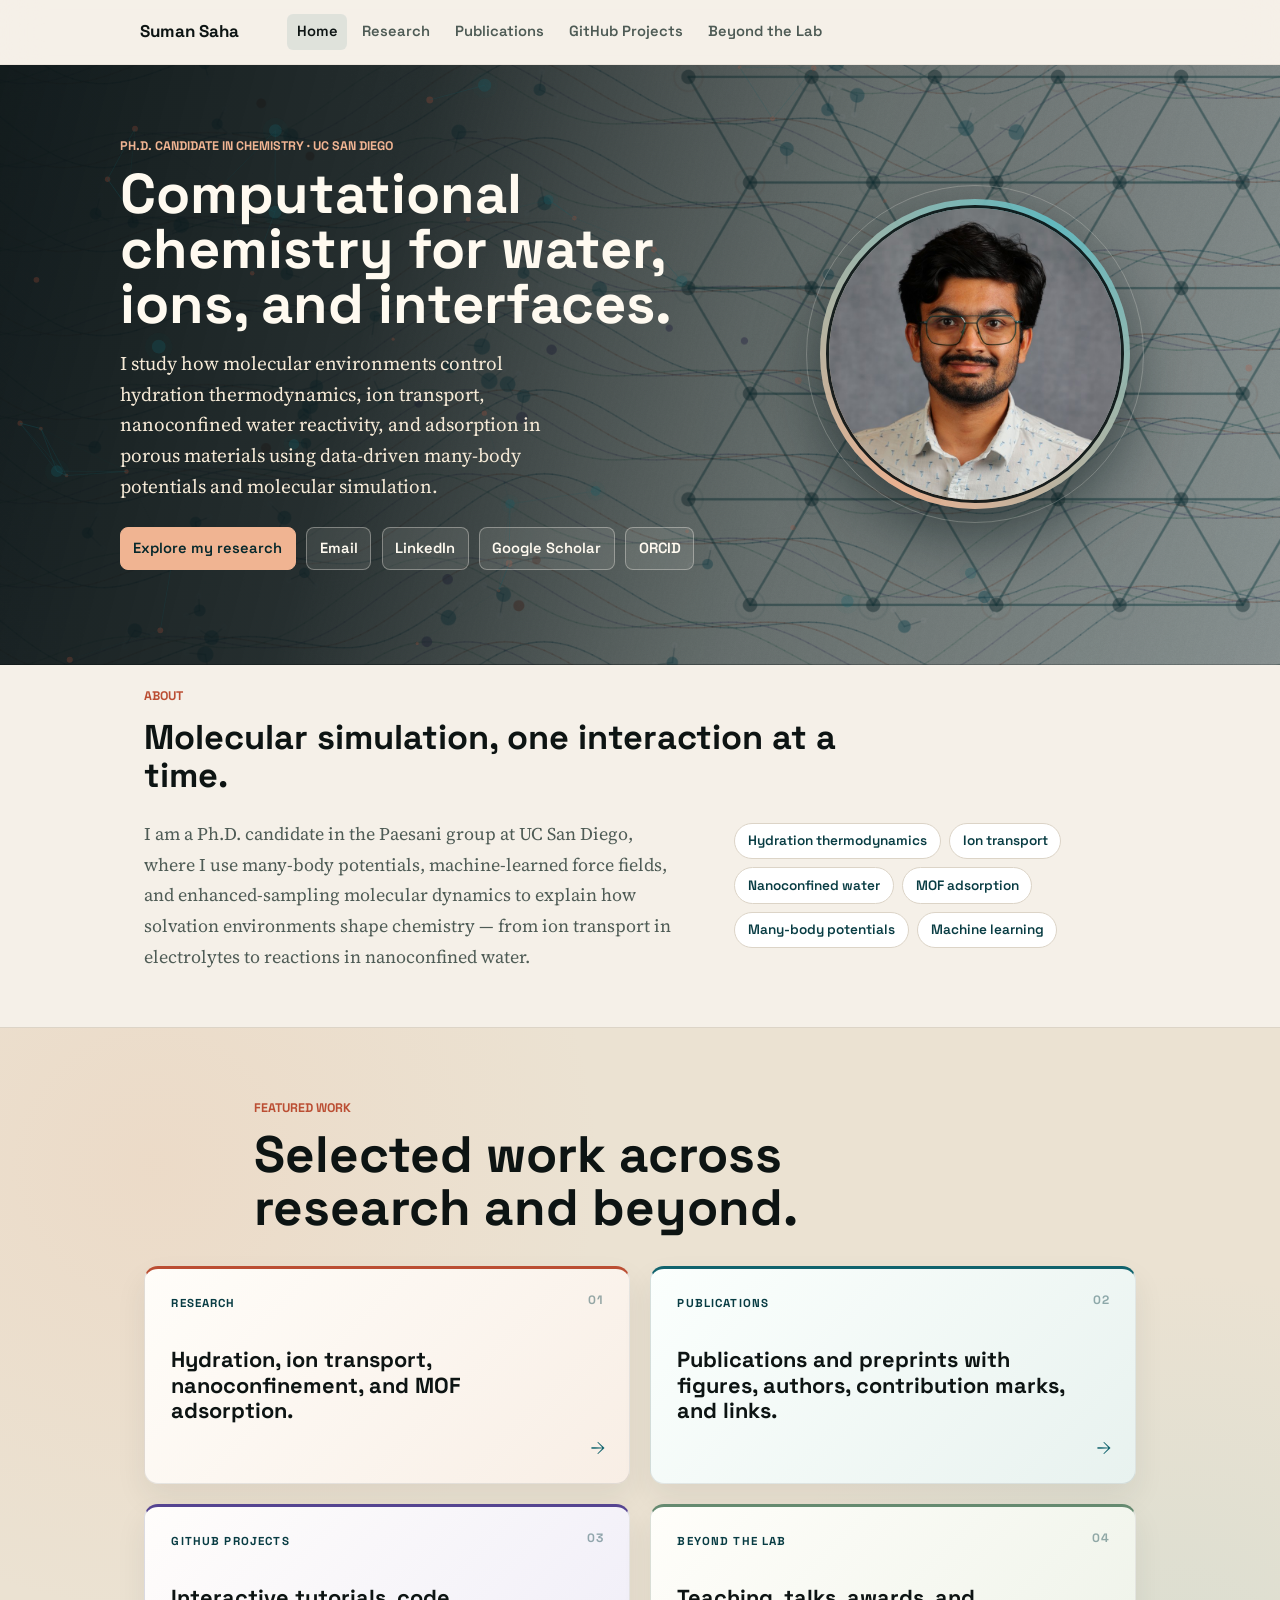
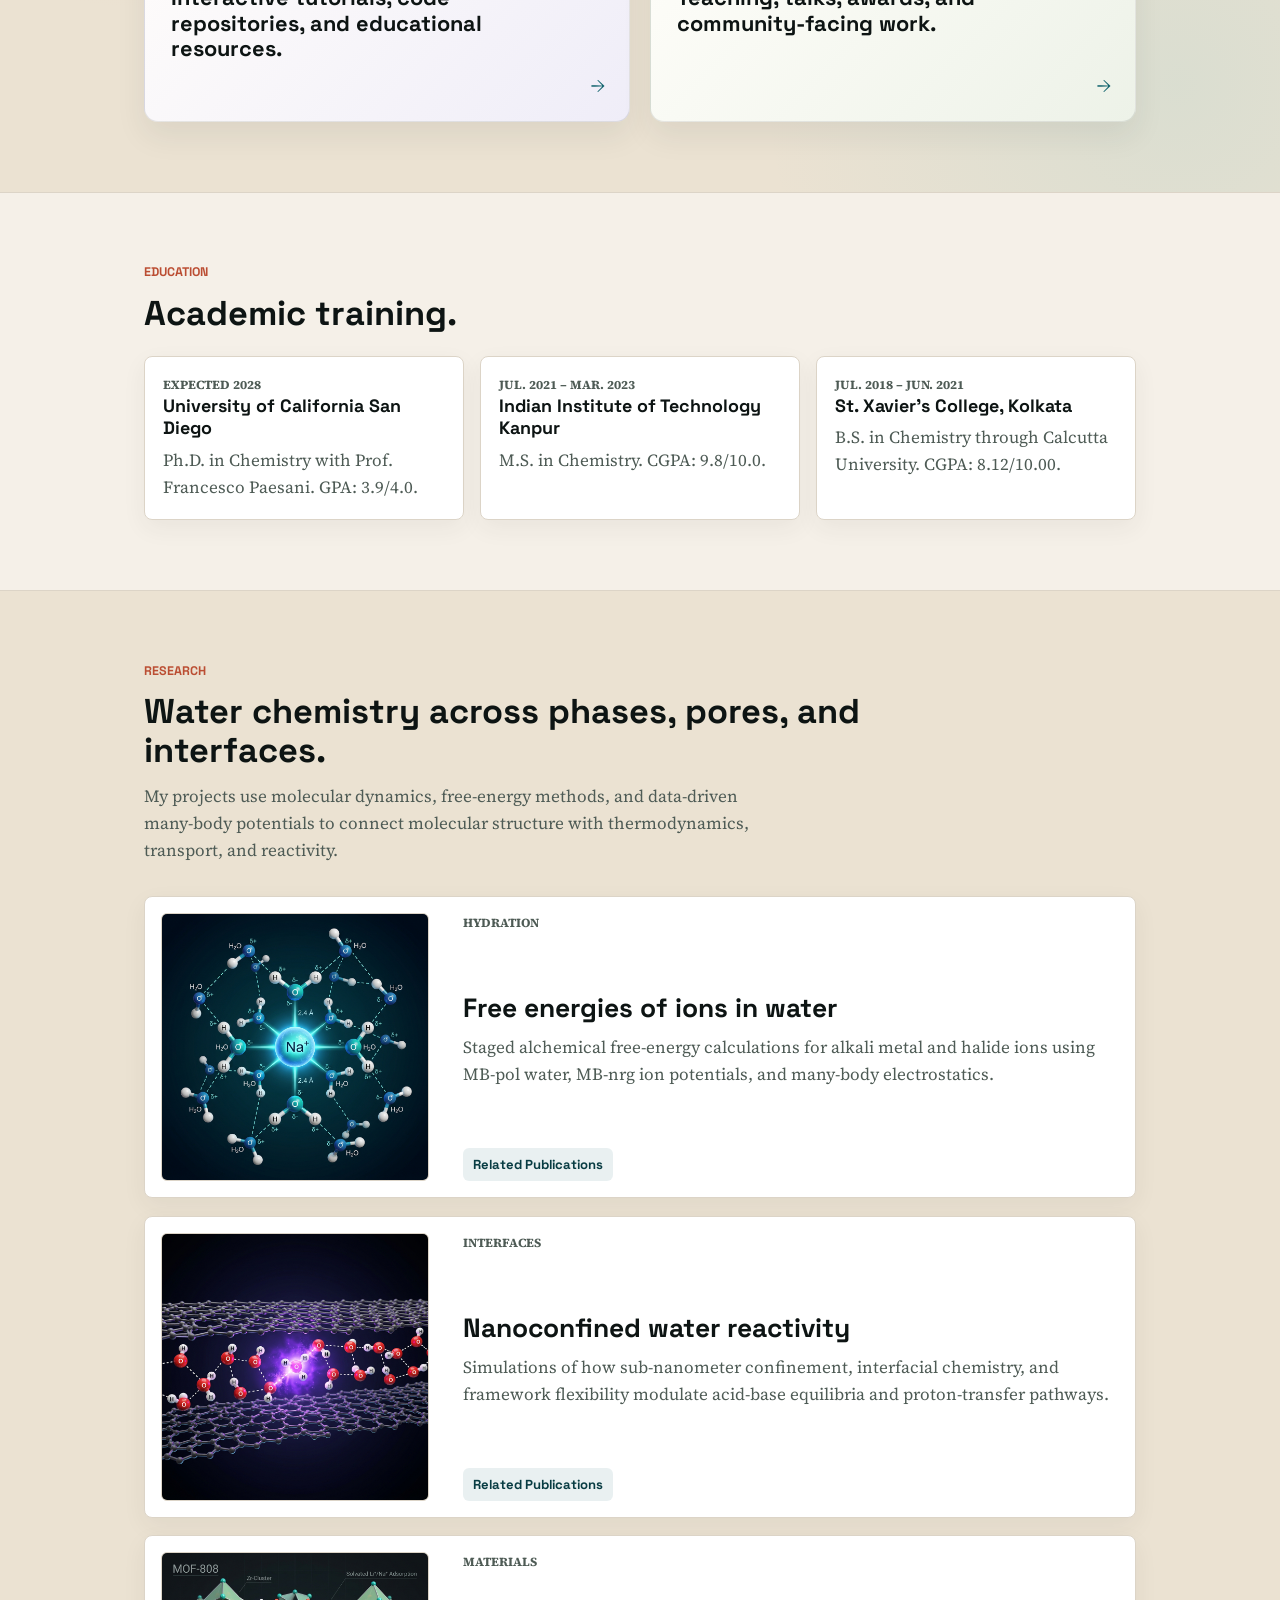
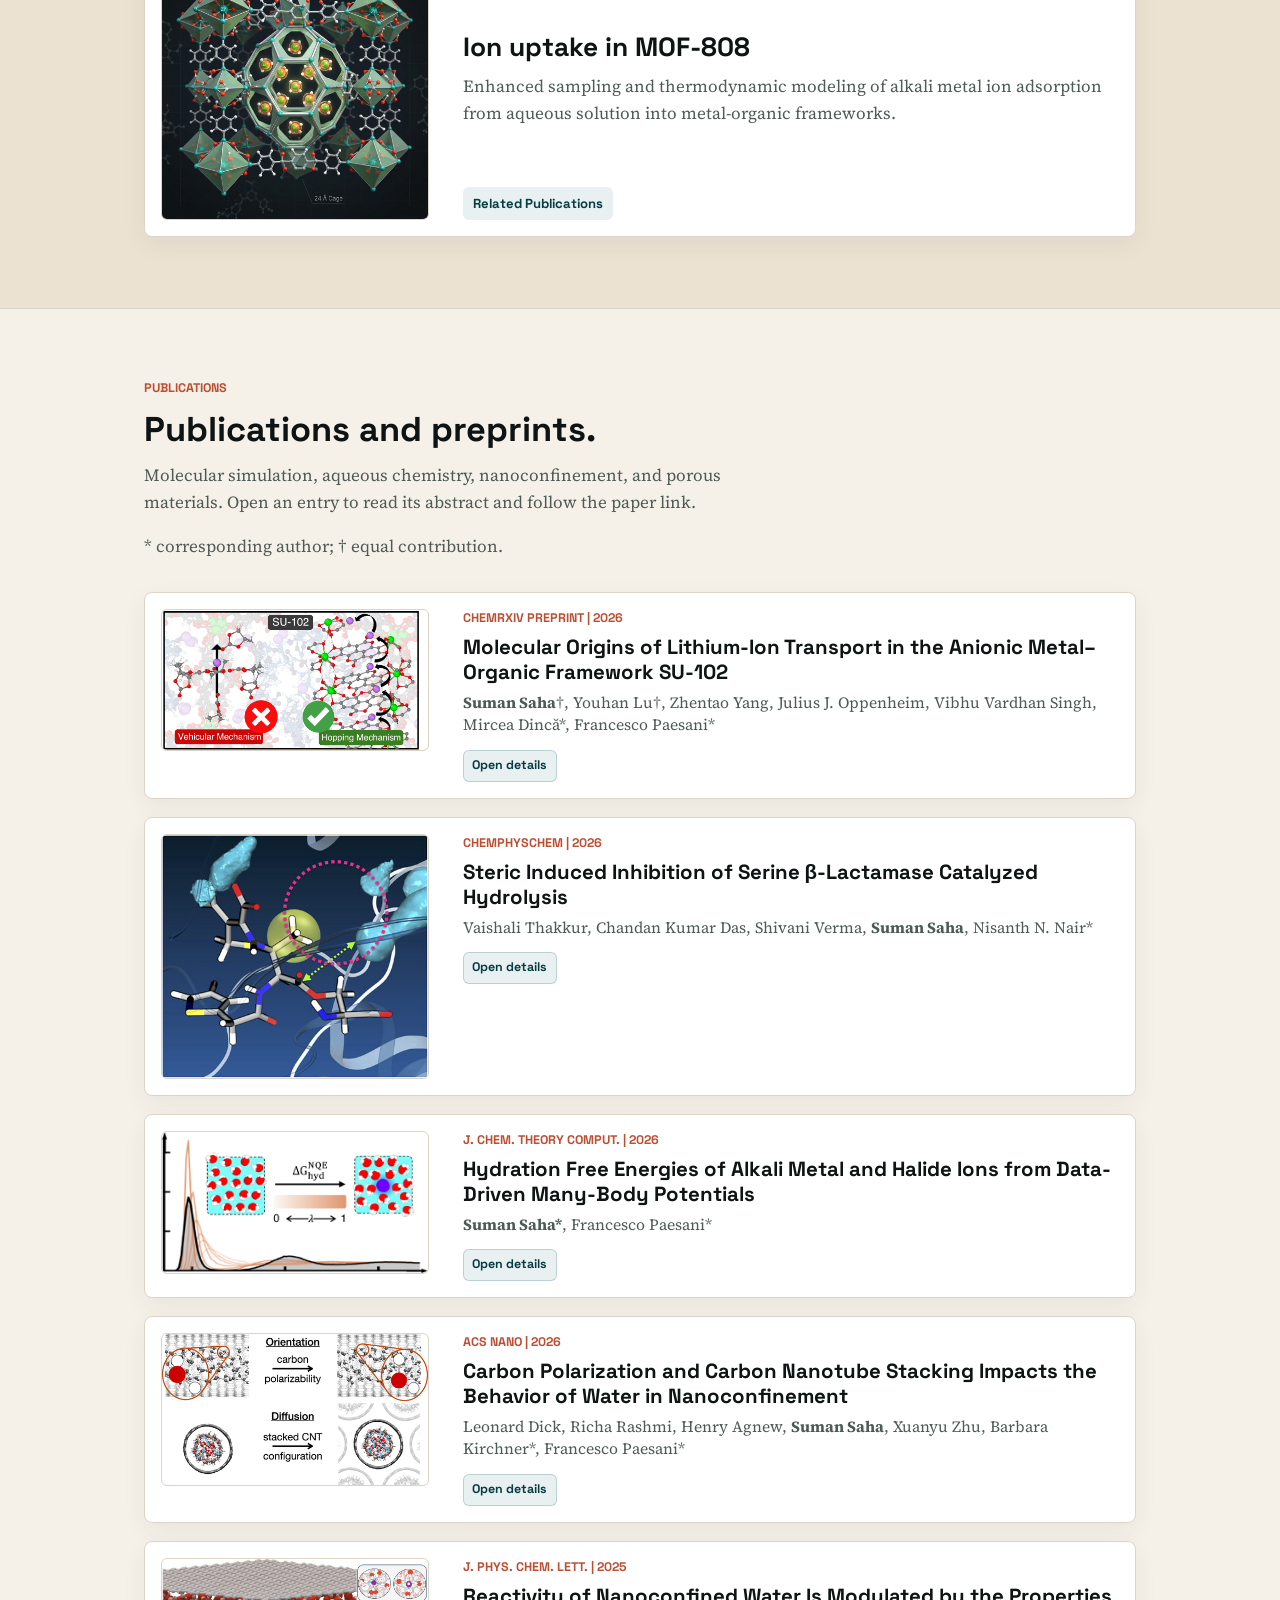
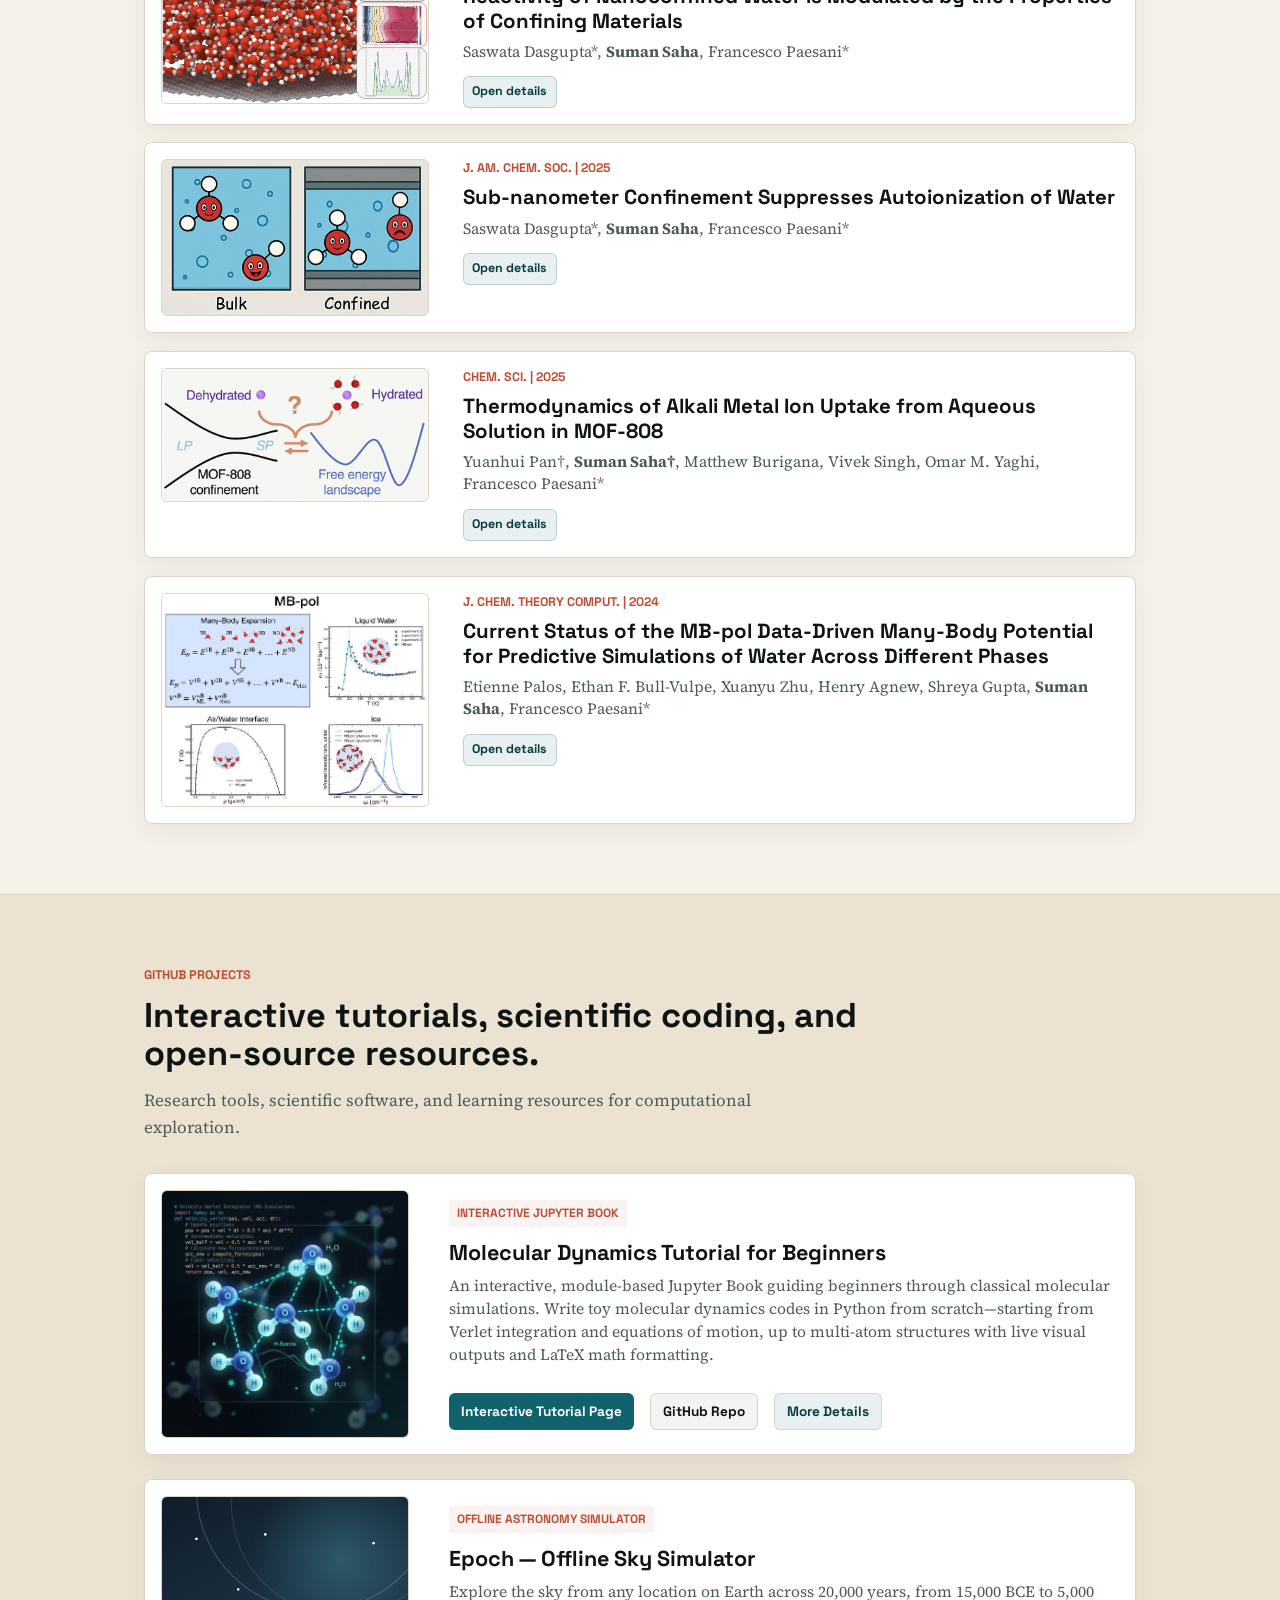
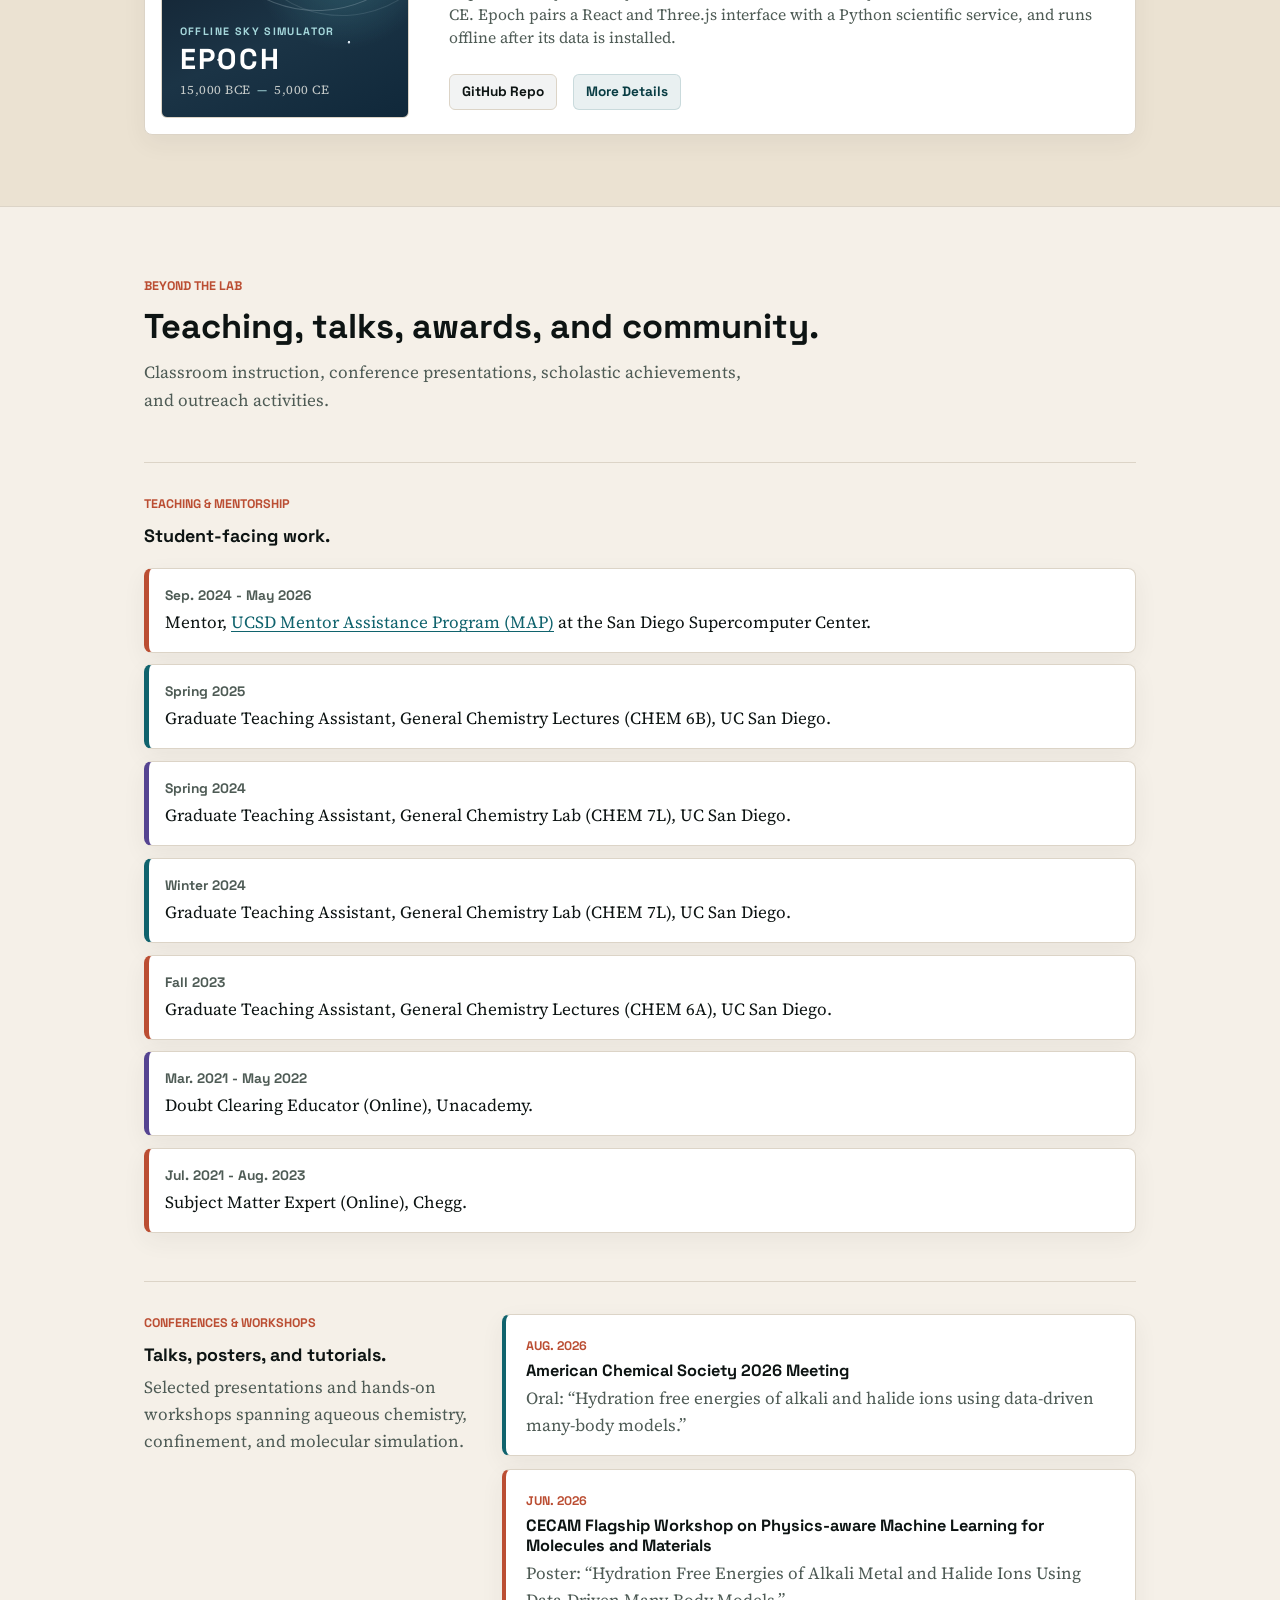
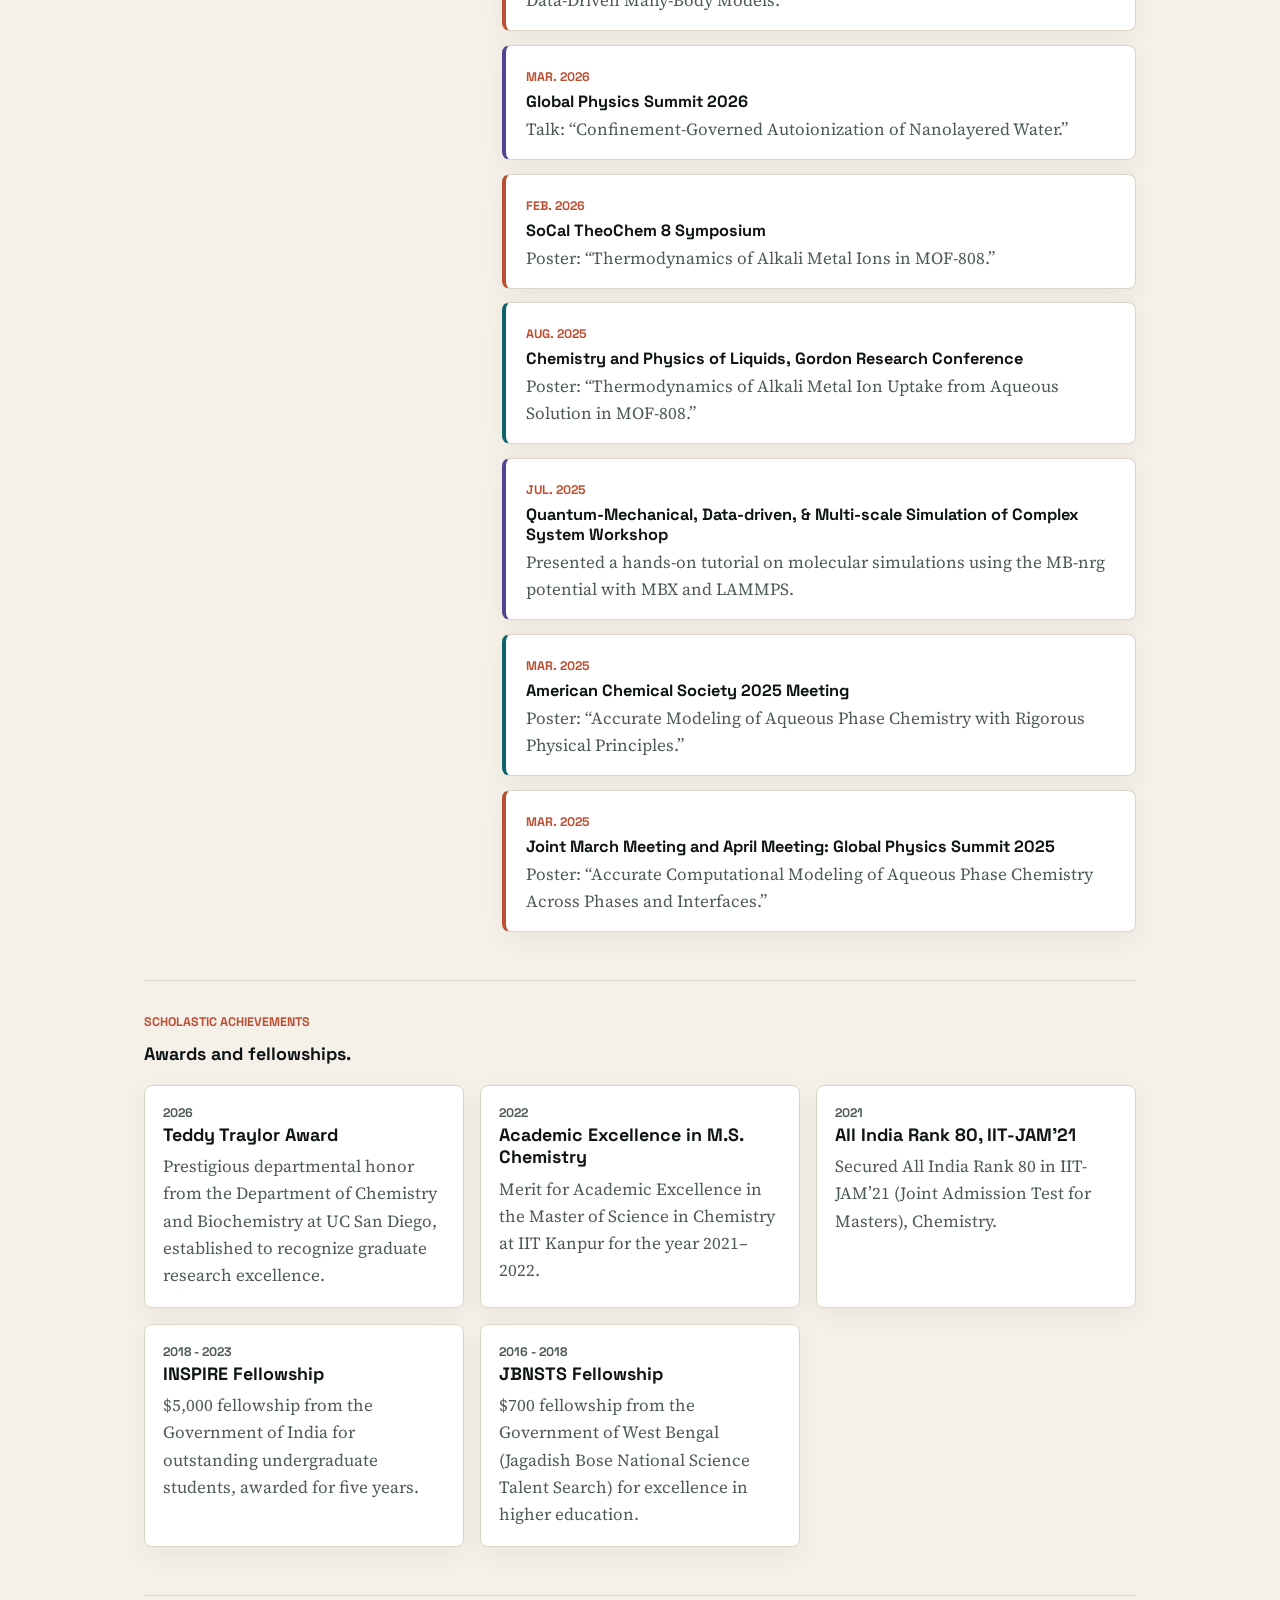
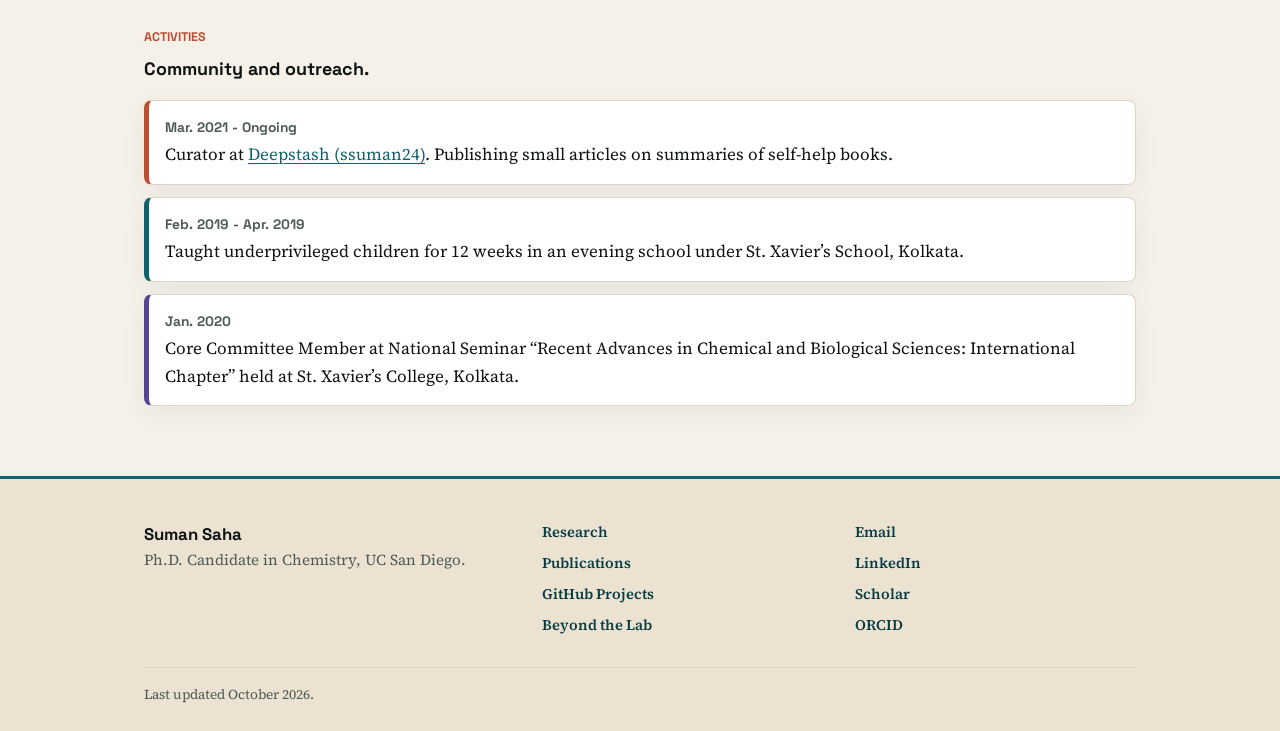
==== index.html @ 8d1816a3 "Add Epoch to GitHub projects" ====
<!DOCTYPE html>
<html lang="en">
  <head>
    <!-- Google tag (gtag.js) -->
    <script async src="https://www.googletagmanager.com/gtag/js?id=G-3L5CTQQ2XT"></script>
    <script>
      window.dataLayer = window.dataLayer || [];
      function gtag(){dataLayer.push(arguments);}
      gtag('js', new Date());

      gtag('config', 'G-3L5CTQQ2XT');
    </script>
    <meta charset="UTF-8" />
    <meta name="viewport" content="width=device-width, initial-scale=1.0" />
    <title>Suman Saha | Computational Chemistry</title>
    <meta name="author" content="Suman Saha" />
    <meta
      name="description"
      content="Personal academic website of Suman Saha, Ph.D. Candidate in Chemistry at UC San Diego."
    />
    <meta property="og:type" content="website" />
    <meta property="og:title" content="Suman Saha | Computational Chemistry" />
    <meta property="og:description" content="Ph.D. candidate at UC San Diego studying hydration thermodynamics, ion transport, nanoconfined water, and MOF adsorption with data-driven many-body potentials." />
    <meta property="og:image" content="assets/suman-portrait.jpg" />
    <meta name="twitter:card" content="summary_large_image" />
    <link rel="icon" type="image/svg+xml" href="favicon.svg" />
    <link rel="preload" href="assets/research-background.png" as="image" />
    <link rel="preconnect" href="https://fonts.googleapis.com" />
    <link rel="preconnect" href="https://fonts.gstatic.com" crossorigin />
    <link
      href="https://fonts.googleapis.com/css2?family=Space+Grotesk:wght@400;500;600;700&family=Source+Serif+4:opsz,wght@8..60,400;8..60,600&display=swap"
      rel="stylesheet"
    />
    <link rel="stylesheet" href="style.css?v=20261022" />
  </head>
  <body>
    <a class="skip-link" href="#main">Skip to content</a>
    <header class="site-header">
      <nav class="nav" aria-label="Primary navigation">
        <a class="brand" href="#home">Suman Saha</a>
        <div class="nav-links">
          <a aria-current="location" data-scroll-link href="#home">Home</a>
          <a data-scroll-link href="#research">Research</a>
          <a data-scroll-link href="#publications">Publications</a>
          <a data-scroll-link href="#projects">GitHub Projects</a>
          <a data-scroll-link href="#beyond-the-lab">Beyond the Lab</a>
        </div>
      </nav>
    </header>

    <section class="hero hero-home" id="home" data-scroll-section="home" aria-labelledby="hero-title">
      <div class="hero-grid">
        <div class="hero-inner">
          <p class="eyebrow">Ph.D. Candidate in Chemistry &middot; UC San Diego</p>
          <h1 id="hero-title">Computational chemistry for water, ions, and interfaces.</h1>
          <p class="hero-copy">
            I study how molecular environments control hydration thermodynamics,
            ion transport, nanoconfined water reactivity, and adsorption in porous
            materials using data-driven many-body potentials and molecular simulation.
          </p>
          <div class="hero-actions" aria-label="Contact and profile links">
            <a class="hero-cta" href="#research">Explore my research</a>
            <a href="mailto:s7saha@ucsd.edu">Email</a>
            <a href="https://linkedin.com/in/saha-suman" target="_blank" rel="noreferrer">LinkedIn</a>
            <a href="https://scholar.google.com/citations?user=bfwWShIAAAAJ&amp;hl=en" target="_blank" rel="noreferrer">Google Scholar</a>
            <a href="https://orcid.org/0009-0000-3877-6961" target="_blank" rel="noreferrer">ORCID</a>
          </div>
        </div>
        <figure class="hero-portrait">
          <div class="portrait-ring">
            <img src="assets/suman-portrait-circle.jpg" width="760" height="760"
                 alt="Portrait of Suman Saha" />
          </div>
        </figure>
      </div>
    </section>

    <main id="main">

      <section class="section section-intro" aria-labelledby="about-title">
        <div class="section-heading">
          <p class="eyebrow">About</p>
          <h2 id="about-title">Molecular simulation, one interaction at a time.</h2>
        </div>
        <div class="intro-grid">
          <p class="lead">
            I am a Ph.D. candidate in the Paesani group at UC San Diego, where I use
            many-body potentials, machine-learned force fields, and enhanced-sampling
            molecular dynamics to explain how solvation environments shape chemistry
            &mdash; from ion transport in electrolytes to reactions in nanoconfined water.
          </p>
          <ul class="focus-chips" aria-label="Research focus areas">
            <li>Hydration thermodynamics</li>
            <li>Ion transport</li>
            <li>Nanoconfined water</li>
            <li>MOF adsorption</li>
            <li>Many-body potentials</li>
            <li>Machine learning</li>
          </ul>
        </div>
      </section>

      <section class="section section-band home-feature-section" aria-labelledby="featured-title">
        <div class="section-heading feature-heading">
          <p class="eyebrow">Featured Work</p>
          <h2 id="featured-title">Selected work across research and beyond.</h2>
        </div>
        <div class="feature-grid home-feature-grid">
          <a class="feature-card reveal-item" href="#research">
            <span>Research</span>
            <strong>Hydration, ion transport, nanoconfinement, and MOF adsorption.</strong>
          </a>
          <a class="feature-card reveal-item" href="#publications">
            <span>Publications</span>
            <strong>Publications and preprints with figures, authors, contribution marks, and links.</strong>
          </a>
          <a class="feature-card reveal-item" href="#projects">
            <span>GitHub Projects</span>
            <strong>Interactive tutorials, code repositories, and educational resources.</strong>
          </a>
          <a class="feature-card reveal-item" href="#beyond-the-lab">
            <span>Beyond the Lab</span>
            <strong>Teaching, talks, awards, and community-facing work.</strong>
          </a>
        </div>
      </section>

      <section class="section" aria-labelledby="education-title">
        <div class="section-heading">
          <p class="eyebrow">Education</p>
          <h2 id="education-title">Academic training.</h2>
        </div>
        <div class="education-grid">
          <article class="card reveal-item">
            <p class="card-kicker">Expected 2028</p>
            <h3>University of California San Diego</h3>
            <p>Ph.D. in Chemistry with Prof. Francesco Paesani. GPA: 3.9/4.0.</p>
          </article>
          <article class="card reveal-item">
            <p class="card-kicker">Jul. 2021 – Mar. 2023</p>
            <h3>Indian Institute of Technology Kanpur</h3>
            <p>M.S. in Chemistry. CGPA: 9.8/10.0.</p>
          </article>
          <article class="card reveal-item">
            <p class="card-kicker">Jul. 2018 – Jun. 2021</p>
            <h3>St. Xavier's College, Kolkata</h3>
            <p>B.S. in Chemistry through Calcutta University. CGPA: 8.12/10.00.</p>
          </article>
        </div>
      </section>

      <section class="section section-scroll section-band" id="research" data-scroll-section="research" aria-labelledby="research-title">
        <div class="scroll-section-inner">
          <div class="section-heading scroll-section-heading">
            <p class="eyebrow">Research</p>
            <h2 id="research-title">Water chemistry across phases, pores, and interfaces.</h2>
            <p>
              My projects use molecular dynamics, free-energy methods, and
              data-driven many-body potentials to connect molecular structure with
              thermodynamics, transport, and reactivity.
            </p>
          </div>

          <div class="research-section">
            <article class="research-card reveal-item">
              <img src="assets/research_hydration.png" alt="Hydration free energies of ions in water" class="research-card-image" />
              <div class="research-card-body">
                <p class="card-kicker">Hydration</p>
                <h3>Free energies of ions in water</h3>
                <p>
                  Staged alchemical free-energy calculations for alkali metal and
                  halide ions using MB-pol water, MB-nrg ion potentials, and
                  many-body electrostatics.
                </p>
                <details class="related-pubs">
                  <summary class="related-pubs-btn">Related Publications</summary>
                  <ul class="related-pubs-list">
                    <li>
                      <a href="https://doi.org/10.1021/acs.jctc.6c00391" target="_blank" rel="noreferrer">Hydration Free Energies of Alkali Metal and Halide Ions from Data-Driven Many-Body Potentials</a>
                      <span class="related-pub-meta">J. Chem. Theory Comput. | 2026</span>
                    </li>
                    <li>
                      <a href="https://doi.org/10.1021/acs.jctc.4c01005" target="_blank" rel="noreferrer">Current Status of the MB-pol Data-Driven Many-Body Potential for Predictive Simulations of Water Across Different Phases</a>
                      <span class="related-pub-meta">J. Chem. Theory Comput. | 2024</span>
                    </li>
                  </ul>
                </details>
              </div>
            </article>

            <article class="research-card reveal-item">
              <img src="assets/research_confinement.png" alt="Nanoconfined water autoionization and interfacial reactivity" class="research-card-image" />
              <div class="research-card-body">
                <p class="card-kicker">Interfaces</p>
                <h3>Nanoconfined water reactivity</h3>
                <p>
                  Simulations of how sub-nanometer confinement, interfacial
                  chemistry, and framework flexibility modulate acid-base equilibria
                  and proton-transfer pathways.
                </p>
                <details class="related-pubs">
                  <summary class="related-pubs-btn">Related Publications</summary>
                  <ul class="related-pubs-list">
                    <li>
                      <a href="https://doi.org/10.1021/acsnano.5c17458" target="_blank" rel="noreferrer">Carbon Polarization and Carbon Nanotube Stacking Impacts the Behavior of Water in Nanoconfinement</a>
                      <span class="related-pub-meta">ACS Nano | 2026</span>
                    </li>
                    <li>
                      <a href="https://doi.org/10.1021/acs.jpclett.5c02963" target="_blank" rel="noreferrer">Reactivity of Nanoconfined Water Is Modulated by the Properties of Confining Materials</a>
                      <span class="related-pub-meta">J. Phys. Chem. Lett. | 2025</span>
                    </li>
                    <li>
                      <a href="https://doi.org/10.1021/jacs.5c08273" target="_blank" rel="noreferrer">Sub-nanometer Confinement Suppresses Autoionization of Water</a>
                      <span class="related-pub-meta">J. Am. Chem. Soc. | 2025</span>
                    </li>
                  </ul>
                </details>
              </div>
            </article>

            <article class="research-card reveal-item">
              <img src="assets/research_uptake.png" alt="Ion adsorption in metal-organic framework MOF-808" class="research-card-image" />
              <div class="research-card-body">
                <p class="card-kicker">Materials</p>
                <h3>Ion uptake in MOF-808</h3>
                <p>
                  Enhanced sampling and thermodynamic modeling of alkali metal ion
                  adsorption from aqueous solution into metal-organic frameworks.
                </p>
                <details class="related-pubs">
                  <summary class="related-pubs-btn">Related Publications</summary>
                  <ul class="related-pubs-list">
                    <li>
                      <a href="https://doi.org/10.1039/D5SC01596K" target="_blank" rel="noreferrer">Thermodynamics of Alkali Metal Ion Uptake from Aqueous Solution in MOF-808</a>
                      <span class="related-pub-meta">Chem. Sci. | 2025</span>
                    </li>
                  </ul>
                </details>
              </div>
            </article>
          </div>
        </div>
      </section>

      <section class="section section-scroll" id="publications" data-scroll-section="publications" aria-labelledby="publications-title">
        <div class="scroll-section-inner">
          <div class="section-heading scroll-section-heading">
            <p class="eyebrow">Publications</p>
            <h2 id="publications-title">Publications and preprints.</h2>
            <p>
              Molecular simulation, aqueous chemistry, nanoconfinement, and porous
              materials. Open an entry to read its abstract and follow the paper link.
            </p>
            <p class="section-note">* corresponding author; † equal contribution.</p>
          </div>

          <div class="publication-section">
            <article class="paper-card reveal-item">
              <img src="assets/publications/su102-lithium-transport.png?v=20261017" alt="TOC illustration contrasting vehicular lithium-ion transport with hopping through SU-102" />
              <details>
                <summary>
                  <span class="paper-meta">ChemRxiv Preprint | 2026</span>
                  <strong>Molecular Origins of Lithium-Ion Transport in the Anionic Metal–Organic Framework SU-102</strong>
                  <span class="summary-authors"><strong>Suman Saha</strong>†, Youhan Lu†, Zhentao Yang, Julius J. Oppenheim, Vibhu Vardhan Singh, Mircea Dincă*, Francesco Paesani*</span>
                </summary>
                <p>
                  Metal–organic framework (MOF) quasi-solid electrolytes offer chemically tunable environments for ion transport, but the molecular roles of framework coordination and confined solvent remain unclear. We combine variable-temperature <sup>7</sup>Li solid-state NMR with molecular dynamics simulations to investigate lithium transport in propylene carbonate-filled SU-102. The simulations identify Zr-associated, linker-associated, and fully solvated Li<sup>+</sup> environments. Zr-associated sites provide the strongest thermodynamic stabilization, while the linker-associated state shows the greatest trial-weighted displacement; linker-to-linker hopping is the most frequent classified event in the sampled trajectories. Chemical color-diffusion nonequilibrium molecular dynamics yields an ionic conductivity of 1.34 ± 0.48 mS cm<sup>−1</sup>, comparable in order of magnitude to the experimental value of 0.52 mS cm<sup>−1</sup>. The results support a role for propylene-carbonate-assisted hopping between linker sites and point to a balance between framework stabilization and site-to-site exchange as a design principle for quasi-solid electrolytes.
                </p>
                <div class="paper-links">
                  <a class="paper-link reprint-link" href="https://doi.org/10.26434/chemrxiv.15008063/v1" target="_blank" rel="noreferrer">ChemRxiv preprint</a>
                </div>
              </details>
            </article>

            <article class="paper-card reveal-item">
              <img src="assets/publications/betalactam-computations.png?v=3" alt="Visual summary for beta-lactam computational paper" />
              <details>
                <summary>
                  <span class="paper-meta">ChemPhysChem | 2026</span>
                  <strong>Steric Induced Inhibition of Serine β-Lactamase Catalyzed Hydrolysis</strong>
                  <span class="summary-authors">Vaishali Thakkur, Chandan Kumar Das, Shivani Verma, <strong>Suman Saha</strong>, Nisanth N. Nair*</span>
                </summary>
                <p>
                  Serine β-lactamases are bacterial enzymes that cause antibiotic resistance by rapid hydrolysis of β-lactam antibiotics. Development of efficient covalent inhibitors for serine β-lactamases requires an understanding of the factors that can increase the free energy barrier for hydrolysis of the covalent-intermediate formed by the β-lactamases and the ligands. We show that steric factors introduced by methyl substitution at a suitable position in an existing β-lactam drug can slow down its hydrolysis by sterically hindering the hydrolytic water molecule from approaching the reaction site. Through molecular simulations, we demonstrate that a weak cephalosporin, like cephalothin, can be revitalized with this strategy. An increase in the lifetime of the acyl–enzyme complex leads to the inhibition of serine β-lactamases.
                </p>
                <div class="paper-links">
                  <a class="paper-link" href="https://doi.org/10.1002/cphc.70414" target="_blank" rel="noreferrer">Read paper</a>
                  <a class="paper-link reprint-link" href="https://www.biorxiv.org/content/10.1101/2024.01.14.575563v1-0.full" target="_blank" rel="noreferrer">bioRxiv preprint</a>
                </div>
              </details>
            </article>

            <article class="paper-card reveal-item">
              <img src="assets/publications/hydration-free-energies.png?v=2" alt="Visual summary for hydration free energies paper" />
              <details>
                <summary>
                  <span class="paper-meta">J. Chem. Theory Comput. | 2026</span>
                  <strong>Hydration Free Energies of Alkali Metal and Halide Ions from Data-Driven Many-Body Potentials</strong>
                  <span class="summary-authors"><strong>Suman Saha*</strong>, Francesco Paesani*</span>
                </summary>
                <p>
                  Single-ion hydration free energies stringently test molecular models for aqueous ions, but quantitative comparison is complicated by the interplay of short-range ion–water interactions, long-range electrostatics, many-body polarization, and nuclear quantum effects (NQE). Here, we compute hydration free energies for alkali-metal cations (Li<sup>+</sup>–Cs<sup>+</sup>) and halide anions (F<sup>−</sup>–I<sup>−</sup>) using MB-nrg ion potentials in MB-pol water. Free energies are evaluated with a staged alchemical cycle in which ion–water interactions are introduced sequentially (charge, polarization, and explicit 2-body and 3-body terms), enabling stable sampling of each contribution. Across both ion families, MB-nrg/MB-pol reproduces the expected monotonic weakening of hydration with increasing ionic size and yields close agreement with experiment. Ion–water radial distribution functions show that electrostatics rapidly establishes the first hydration shell, while the explicit many-body corrections relax short-range overstructuring toward the fully interacting reference distribution.
                </p>
                <div class="paper-links">
                  <a class="paper-link" href="https://doi.org/10.1021/acs.jctc.6c00391" target="_blank" rel="noreferrer">Read paper</a>
                  <a class="paper-link reprint-link" href="https://doi.org/10.26434/chemrxiv.15000607/v2" target="_blank" rel="noreferrer">ChemRxiv preprint</a>
                </div>
              </details>
            </article>

            <article class="paper-card reveal-item">
              <img src="assets/publications/nanotube-water.png?v=2" alt="Visual summary for nanoconfined water in carbon nanotubes paper" />
              <details>
                <summary>
                  <span class="paper-meta">ACS Nano | 2026</span>
                  <strong>Carbon Polarization and Carbon Nanotube Stacking Impacts the Behavior of Water in Nanoconfinement</strong>
                  <span class="summary-authors">Leonard Dick, Richa Rashmi, Henry Agnew, <strong>Suman Saha</strong>, Xuanyu Zhu, Barbara Kirchner*, Francesco Paesani*</span>
                </summary>
                <p>
                  The structural and dynamical properties of water confined in subnanometer, single-walled carbon nanotubes (CNTs) are investigated using molecular dynamics simulations. With radii ranging from 4 to 8 Å, we assess confinement-size effects using fully flexible CNTs with explicit carbon polarizability and the MB-pol water model. Density distributions reveal that single-file water chains form in the narrow (10,0) CNT, pentagonal ring structures form in the intermediate (15,0) CNT, and a two-layer arrangement forms in the wider (20,0) CNT. Angular distributions show that the influence of carbon polarization on water orientation grows with CNT diameter, accompanied by a pronounced tilt of water molecules toward the CNT wall. Simulations of vertically aligned CNT arrays demonstrate that intertube interactions significantly impact water dynamics: in stacked (20,0) configurations, intermittent hydrogen-bond lifetimes decrease by 20–25% and layer residence times drop by up to 20% relative to isolated CNTs.
                </p>
                <div class="paper-links">
                  <a class="paper-link" href="https://doi.org/10.1021/acsnano.5c17458" target="_blank" rel="noreferrer">Read paper</a>
                  <a class="paper-link reprint-link" href="https://doi.org/10.26434/chemrxiv-2025-3znm9" target="_blank" rel="noreferrer">ChemRxiv preprint</a>
                </div>
              </details>
            </article>

            <article class="paper-card reveal-item">
              <img src="assets/publications/reactive-confined-water.png?v=2" alt="Visual summary for nanoconfined water reactivity paper" />
              <details>
                <summary>
                  <span class="paper-meta">J. Phys. Chem. Lett. | 2025</span>
                  <strong>Reactivity of Nanoconfined Water Is Modulated by the Properties of Confining Materials</strong>
                  <span class="summary-authors">Saswata Dasgupta*, <strong>Suman Saha</strong>, Francesco Paesani*</span>
                </summary>
                <p>
                  The autoionization of water, a fundamental process in aqueous chemistry, is profoundly altered under nanoconfinement. The properties of the confining material determine the layer dependence of autoionization, dictating whether reactions are stabilized at the interface or in the subsurface. Under weak water–wall interactions, hydroxide is destabilized at the interface, leading the reaction to proceed preferentially in the subsurface. Conversely, under strong water–wall interactions, the interfacial and subsurface states are nearly isoenergetic, thereby diminishing the selectivity between the two regions. This contrast arises from confinement-enforced coordination motifs where hydronium remains tri-coordinated across environments, while hydroxide is restricted to tetra-coordination at the interface but adopts hypercoordinated states in the subsurface.
                </p>
                <div class="paper-links">
                  <a class="paper-link" href="https://doi.org/10.1021/acs.jpclett.5c02963" target="_blank" rel="noreferrer">Read paper</a>
                  <a class="paper-link reprint-link" href="https://doi.org/10.26434/chemrxiv-2025-4vmx6" target="_blank" rel="noreferrer">ChemRxiv preprint</a>
                </div>
              </details>
            </article>

            <article class="paper-card reveal-item">
              <img src="assets/publications/water-autoionization.png?v=2" alt="Visual summary for water autoionization paper" />
              <details>
                <summary>
                  <span class="paper-meta">J. Am. Chem. Soc. | 2025</span>
                  <strong>Sub-nanometer Confinement Suppresses Autoionization of Water</strong>
                  <span class="summary-authors">Saswata Dasgupta*, <strong>Suman Saha</strong>, Francesco Paesani*</span>
                </summary>
                <p>
                  Water confined within nanometer-scale environments plays a central role in functional materials for nanofluidic and membrane-based applications, where acid–base equilibria and proton transport govern essential processes such as ion conduction, energy conversion, and chemical separations. At sub-nanometer scales, confinement and interfacial interactions dramatically reshape the molecular landscape, challenging conventional assumptions about pH and chemical reactivity. Here, we combine density-corrected density functional theory with machine-learned interatomic potentials to investigate the autoionization of water confined to quasi-two-dimensional monolayers within sub-nanometer slit pores. We find that extreme confinement markedly suppresses water autoionization, raising the effective p<i>K</i><sub>w</sub> by more than two units. This suppression originates from hydroxide ion destabilization at interfaces, driven by restricted hydrogen bonding, hindered molecular reorientation, and a breakdown of Grotthuss proton transport caused by topological frustration in the hydrogen-bond network.
                </p>
                <div class="paper-links">
                  <a class="paper-link" href="https://doi.org/10.1021/jacs.5c08273" target="_blank" rel="noreferrer">Read paper</a>
                  <a class="paper-link reprint-link" href="https://doi.org/10.26434/chemrxiv-2025-vtwpr" target="_blank" rel="noreferrer">ChemRxiv preprint</a>
                </div>
              </details>
            </article>

            <article class="paper-card reveal-item">
              <img src="assets/publications/mof-ion-uptake.png?v=2" alt="Visual summary for MOF-808 ion uptake paper" />
              <details>
                <summary>
                  <span class="paper-meta">Chem. Sci. | 2025</span>
                  <strong>Thermodynamics of Alkali Metal Ion Uptake from Aqueous Solution in MOF-808</strong>
                  <span class="summary-authors">Yuanhui Pan†, <strong>Suman Saha†</strong>, Matthew Burigana, Vivek Singh, Omar M. Yaghi, Francesco Paesani*</span>
                </summary>
                <p>
                  The growing global demand for critical metals has intensified the search for sustainable and efficient extraction methods. Metal–organic frameworks (MOFs), with their high surface area and tunable pore structures, offer great potential for selective ion uptake; however, a molecular-level understanding of ion uptake from dilute aqueous solutions remains incomplete. In this study, we employ free-energy calculations and enhanced sampling simulations to investigate alkali metal ion uptake in MOF-808, a prototypical hydrothermally stable MOF. Our results reveal that large pores provide a similarly stable environment for all studied ions, indicating a lack of intrinsic selectivity, whereas small pores exhibit distinct thermodynamic and kinetic preferences that govern ion uptake. Dehydrated alkali metal ions are stable within small pores, and free-energy profiles reveal that their transfer from large to small pores occurs with lower energy barriers than that of water molecules. Among these ions, Li<sup>+</sup> faces the highest barrier due to its strong hydration shell, whereas K<sup>+</sup> exhibits the greatest thermodynamic preference for uptake in its dehydrated state.
                </p>
                <div class="paper-links">
                  <a class="paper-link" href="https://doi.org/10.1039/D5SC01596K" target="_blank" rel="noreferrer">Read paper</a>
                  <a class="paper-link reprint-link" href="https://doi.org/10.26434/chemrxiv-2025-sv5d1" target="_blank" rel="noreferrer">ChemRxiv preprint</a>
                </div>
              </details>
            </article>

            <article class="paper-card reveal-item">
              <img src="assets/publications/mbpol-status.png?v=2" alt="Visual summary for MB-pol status paper" />
              <details>
                <summary>
                  <span class="paper-meta">J. Chem. Theory Comput. | 2024</span>
                  <strong>Current Status of the MB-pol Data-Driven Many-Body Potential for Predictive Simulations of Water Across Different Phases</strong>
                  <span class="summary-authors">Etienne Palos, Ethan F. Bull-Vulpe, Xuanyu Zhu, Henry Agnew, Shreya Gupta, <strong>Suman Saha</strong>, Francesco Paesani*</span>
                </summary>
                <p>
                  Developing a molecular-level understanding of the properties of water is central to numerous scientific and technological applications. However, accurately modeling water through computer simulations has been a significant challenge due to the complex nature of the hydrogen-bonding network that water molecules form under different thermodynamic conditions. The introduction of the MB-pol data-driven many-body potential energy function marked a significant advancement toward a universal molecular model capable of predicting the structural, thermodynamic, dynamical, and spectroscopic properties of water across all phases. By integrating physics-based and data-driven components, which correctly capture the delicate balance among different many-body interactions, MB-pol achieves chemical and spectroscopic accuracy, enabling realistic molecular simulations of water, from gas-phase clusters to liquid water and ice. In this review, we present a comprehensive overview of the data-driven many-body formalism adopted by MB-pol, highlight the main results and predictions made from computer simulations with MB-pol to date, and discuss the prospects for future extensions.
                </p>
                <div class="paper-links">
                  <a class="paper-link" href="https://doi.org/10.1021/acs.jctc.4c01005" target="_blank" rel="noreferrer">Read paper</a>
                  <a class="paper-link reprint-link" href="https://doi.org/10.26434/chemrxiv-2024-9r9gn" target="_blank" rel="noreferrer">ChemRxiv preprint</a>
                </div>
              </details>
            </article>
          </div>
        </div>
      </section>

      <section class="section section-scroll section-band" id="projects" data-scroll-section="projects" aria-labelledby="projects-title">
        <div class="scroll-section-inner">
          <div class="section-heading scroll-section-heading">
            <p class="eyebrow">GitHub Projects</p>
            <h2 id="projects-title">Interactive tutorials, scientific coding, and open-source resources.</h2>
            <p>
              Research tools, scientific software, and learning resources for computational
              exploration.
            </p>
          </div>

          <div class="projects-grid scroll-projects-grid">
            <article class="project-card reveal-item">
              <img src="assets/md_tutorial_preview.png" alt="Molecular Dynamics Tutorial for Beginners" class="project-image" />
              <div class="project-info">
                <div>
                  <span class="project-tag">Interactive Jupyter Book</span>
                  <h3>Molecular Dynamics Tutorial for Beginners</h3>
                  <p>
                    An interactive, module-based Jupyter Book guiding beginners through classical molecular simulations. Write toy molecular dynamics codes in Python from scratch—starting from Verlet integration and equations of motion, up to multi-atom structures with live visual outputs and LaTeX math formatting.
                  </p>
                </div>
                <details class="project-accordion">
                  <summary class="project-accordion-summary">
                    <div class="project-links">
                      <a class="project-link" href="https://24ssuman.github.io/md-tutorial/interactive/01-intro.html" target="_blank" rel="noreferrer" onclick="event.stopPropagation()">Interactive Tutorial Page</a>
                      <a class="project-repo" href="https://github.com/24ssuman/md-tutorial" target="_blank" rel="noreferrer" onclick="event.stopPropagation()">GitHub Repo</a>
                      <span class="project-details-btn">More Details</span>
                    </div>
                  </summary>
                  <div class="project-details-content">
                    <ul class="project-detail-list">
                      <li><strong>Module-Based Learning:</strong> Starts with basic physical formulations (Verlet integration, equations of motion) and scales to multi-atom structures.</li>
                      <li><strong>Hands-On Coding:</strong> Contains structured Python notebooks where students write toy molecular dynamics codes from scratch.</li>
                      <li><strong>Interactive Elements:</strong> Incorporates math formatting (MathJax), parameter controls, and live visual output.</li>
                    </ul>
                  </div>
                </details>
              </div>
            </article>

            <article class="project-card reveal-item">
              <div class="epoch-project-visual" aria-hidden="true">
                <span class="epoch-project-overline">Offline Sky Simulator</span>
                <strong class="epoch-project-name">EPOCH</strong>
                <span class="epoch-project-range">15,000 BCE <span>—</span> 5,000 CE</span>
              </div>
              <div class="project-info">
                <div>
                  <span class="project-tag">Offline Astronomy Simulator</span>
                  <h3>Epoch — Offline Sky Simulator</h3>
                  <p>
                    Explore the sky from any location on Earth across 20,000 years, from 15,000 BCE to 5,000 CE. Epoch pairs a React and Three.js interface with a Python scientific service, and runs offline after its data is installed.
                  </p>
                </div>
                <details class="project-accordion">
                  <summary class="project-accordion-summary">
                    <div class="project-links">
                      <a class="project-repo" href="https://github.com/24ssuman/Epoch" target="_blank" rel="noreferrer" onclick="event.stopPropagation()">GitHub Repo</a>
                      <span class="project-details-btn">More Details</span>
                    </div>
                  </summary>
                  <div class="project-details-content">
                    <ul class="project-detail-list">
                      <li><strong>Explore the sky:</strong> Choose a location and date, then search stars, planets, and comets.</li>
                      <li><strong>Local and offline:</strong> The app downloads its data during setup and runs without an internet connection afterward.</li>
                      <li><strong>Scientific limits:</strong> Planetary positions before about 13,200 BCE use a reduced-model extrapolation; ancient local times are uncertain.</li>
                    </ul>
                  </div>
                </details>
              </div>
            </article>
          </div>
        </div>
      </section>

      <section class="section section-scroll" id="beyond-the-lab" data-scroll-section="beyond-the-lab" aria-labelledby="beyond-title">
        <div class="scroll-section-inner">
          <div class="section-heading scroll-section-heading">
            <p class="eyebrow">Beyond the Lab</p>
            <h2 id="beyond-title">Teaching, talks, awards, and community.</h2>
            <p>Classroom instruction, conference presentations, scholastic achievements, and outreach activities.</p>
          </div>

          <div class="scroll-subsection">
            <div class="section-heading"><p class="eyebrow">Teaching &amp; Mentorship</p><h3>Student-facing work.</h3></div>
            <ul class="timeline">
              <li class="reveal-item"><span>Sep. 2024 - May 2026</span> Mentor, <a href="https://education.sdsc.edu/studenttech/map-home/" target="_blank" rel="noreferrer">UCSD Mentor Assistance Program (MAP)</a> at the San Diego Supercomputer Center.</li>
              <li class="reveal-item"><span>Spring 2025</span> Graduate Teaching Assistant, General Chemistry Lectures (CHEM 6B), UC San Diego.</li>
              <li class="reveal-item"><span>Spring 2024</span> Graduate Teaching Assistant, General Chemistry Lab (CHEM 7L), UC San Diego.</li>
              <li class="reveal-item"><span>Winter 2024</span> Graduate Teaching Assistant, General Chemistry Lab (CHEM 7L), UC San Diego.</li>
              <li class="reveal-item"><span>Fall 2023</span> Graduate Teaching Assistant, General Chemistry Lectures (CHEM 6A), UC San Diego.</li>
              <li class="reveal-item"><span>Mar. 2021 - May 2022</span> Doubt Clearing Educator (Online), Unacademy.</li>
              <li class="reveal-item"><span>Jul. 2021 - Aug. 2023</span> Subject Matter Expert (Online), Chegg.</li>
            </ul>
          </div>

          <div class="scroll-subsection">
            <div class="conference-panel">
              <div class="section-heading conference-heading">
                <p class="eyebrow">Conferences &amp; Workshops</p>
                <h3>Talks, posters, and tutorials.</h3>
                <p>Selected presentations and hands-on workshops spanning aqueous chemistry, confinement, and molecular simulation.</p>
              </div>
              <ol class="conference-list">
                <li class="reveal-item">
                  <span class="date">Aug. 2026</span>
                  <strong>American Chemical Society 2026 Meeting</strong>
                  <p>Oral: &ldquo;Hydration free energies of alkali and halide ions using data-driven many-body models.&rdquo;</p>
                </li>
                <li class="reveal-item">
                  <span class="date">Jun. 2026</span>
                  <strong>CECAM Flagship Workshop on Physics-aware Machine Learning for Molecules and Materials</strong>
                  <p>Poster: &ldquo;Hydration Free Energies of Alkali Metal and Halide Ions Using Data-Driven Many-Body Models.&rdquo;</p>
                </li>
                <li class="reveal-item">
                  <span class="date">Mar. 2026</span>
                  <strong>Global Physics Summit 2026</strong>
                  <p>Talk: &ldquo;Confinement-Governed Autoionization of Nanolayered Water.&rdquo;</p>
                </li>
                <li class="reveal-item">
                  <span class="date">Feb. 2026</span>
                  <strong>SoCal TheoChem 8 Symposium</strong>
                  <p>Poster: &ldquo;Thermodynamics of Alkali Metal Ions in MOF-808.&rdquo;</p>
                </li>
                <li class="reveal-item">
                  <span class="date">Aug. 2025</span>
                  <strong>Chemistry and Physics of Liquids, Gordon Research Conference</strong>
                  <p>Poster: &ldquo;Thermodynamics of Alkali Metal Ion Uptake from Aqueous Solution in MOF-808.&rdquo;</p>
                </li>
                <li class="reveal-item">
                  <span class="date">Jul. 2025</span>
                  <strong>Quantum-Mechanical, Data-driven, &amp; Multi-scale Simulation of Complex System Workshop</strong>
                  <p>Presented a hands-on tutorial on molecular simulations using the MB-nrg potential with MBX and LAMMPS.</p>
                </li>
                <li class="reveal-item">
                  <span class="date">Mar. 2025</span>
                  <strong>American Chemical Society 2025 Meeting</strong>
                  <p>Poster: &ldquo;Accurate Modeling of Aqueous Phase Chemistry with Rigorous Physical Principles.&rdquo;</p>
                </li>
                <li class="reveal-item">
                  <span class="date">Mar. 2025</span>
                  <strong>Joint March Meeting and April Meeting: Global Physics Summit 2025</strong>
                  <p>Poster: &ldquo;Accurate Computational Modeling of Aqueous Phase Chemistry Across Phases and Interfaces.&rdquo;</p>
                </li>
              </ol>
            </div>
          </div>

          <div class="scroll-subsection">
            <div class="section-heading"><p class="eyebrow">Scholastic Achievements</p><h3>Awards and fellowships.</h3></div>
            <div class="recognition-grid">
              <article class="card reveal-item">
                <p class="date">2026</p>
                <h3>Teddy Traylor Award</h3>
                <p>Prestigious departmental honor from the Department of Chemistry and Biochemistry at UC San Diego, established to recognize graduate research excellence.</p>
              </article>
              <article class="card reveal-item">
                <p class="date">2022</p>
                <h3>Academic Excellence in M.S. Chemistry</h3>
                <p>Merit for Academic Excellence in the Master of Science in Chemistry at IIT Kanpur for the year 2021&ndash;2022.</p>
              </article>
              <article class="card reveal-item">
                <p class="date">2021</p>
                <h3>All India Rank 80, IIT-JAM&rsquo;21</h3>
                <p>Secured All India Rank 80 in IIT-JAM&rsquo;21 (Joint Admission Test for Masters), Chemistry.</p>
              </article>
              <article class="card reveal-item">
                <p class="date">2018 - 2023</p>
                <h3>INSPIRE Fellowship</h3>
                <p>$5,000 fellowship from the Government of India for outstanding undergraduate students, awarded for five years.</p>
              </article>
              <article class="card reveal-item">
                <p class="date">2016 - 2018</p>
                <h3>JBNSTS Fellowship</h3>
                <p>$700 fellowship from the Government of West Bengal (Jagadish Bose National Science Talent Search) for excellence in higher education.</p>
              </article>
            </div>
          </div>

          <div class="scroll-subsection">
            <div class="section-heading"><p class="eyebrow">Activities</p><h3>Community and outreach.</h3></div>
            <ul class="timeline">
              <li class="reveal-item"><span>Mar. 2021 - Ongoing</span> Curator at <a href="https://deepstash.com/u/ssuman24" target="_blank" rel="noreferrer">Deepstash (ssuman24)</a>. Publishing small articles on summaries of self-help books.</li>
              <li class="reveal-item"><span>Feb. 2019 - Apr. 2019</span> Taught underprivileged children for 12 weeks in an evening school under St. Xavier&rsquo;s School, Kolkata.</li>
              <li class="reveal-item"><span>Jan. 2020</span> Core Committee Member at National Seminar &ldquo;Recent Advances in Chemical and Biological Sciences: International Chapter&rdquo; held at St. Xavier&rsquo;s College, Kolkata.</li>
            </ul>
          </div>
        </div>
      </section>
    </main>

    <button class="back-to-top" type="button" aria-label="Back to top">↑</button>
    <footer class="footer">
      <div class="footer-inner">
        <div class="footer-brand">
          <p class="footer-name">Suman Saha</p>
          <p>Ph.D. Candidate in Chemistry, UC San Diego.</p>
        </div>
        <nav class="footer-links" aria-label="Footer navigation">
          <a href="#research">Research</a>
          <a href="#publications">Publications</a>
          <a href="#projects">GitHub Projects</a>
          <a href="#beyond-the-lab">Beyond the Lab</a>
        </nav>
        <nav class="footer-links" aria-label="Elsewhere">
          <a href="mailto:s7saha@ucsd.edu">Email</a>
          <a href="https://linkedin.com/in/saha-suman" target="_blank" rel="noreferrer">LinkedIn</a>
          <a href="https://scholar.google.com/citations?user=bfwWShIAAAAJ&amp;hl=en" target="_blank" rel="noreferrer">Scholar</a>
          <a href="https://orcid.org/0009-0000-3877-6961" target="_blank" rel="noreferrer">ORCID</a>
        </nav>
      </div>
      <p class="footer-meta">Last updated October 2026.</p>
    </footer>
    <script src="assets/animation.js?v=20260828"></script>
  </body>
</html>
---- style.css ----
:root {
  --paper: #f5f0e8;
  --paper-strong: #ebe2d2;
  --surface: #ffffff;
  --ink: #0d1413;
  --muted: #4e5b55;
  --teal: #10636d;
  --teal-dark: #083c43;
  --teal-glow: rgba(16, 99, 109, 0.12);
  --rust: #bb4e33;
  --rust-glow: rgba(187, 78, 51, 0.12);
  --violet: #554491;
  --sage: #658a70;
  --line: #dcd4c7;
  --shadow: 0 12px 36px rgba(13, 20, 19, 0.07);
}

* {
  box-sizing: border-box;
}

html {
  scroll-behavior: smooth;
}

body {
  margin: 0;
  color: var(--ink);
  background: var(--paper);
  font-family: "Source Serif 4", Georgia, serif;
  font-size: 17px;
  line-height: 1.6;
}

img {
  max-width: 100%;
}

a {
  color: var(--teal);
  text-decoration-thickness: 1px;
  text-underline-offset: 0.18em;
}

a:hover {
  color: var(--rust);
}

a:focus-visible {
  outline: 3px solid rgba(20, 95, 104, 0.32);
  outline-offset: 3px;
}

h1,
h2,
h3,
.brand,
.eyebrow,
.date,
.metric strong {
  font-family: "Space Grotesk", "Segoe UI", sans-serif;
  letter-spacing: 0;
}

h1,
h2,
h3,
p {
  margin-top: 0;
}

h1 {
  max-width: 760px;
  margin-bottom: 1rem;
  color: #fffaf0;
  font-size: 3.8rem;
  line-height: 0.98;
}

h2 {
  margin-bottom: 0.85rem;
  font-size: 2.15rem;
  line-height: 1.12;
}

h3 {
  margin-bottom: 0.45rem;
  font-size: 1.12rem;
  line-height: 1.25;
}

.skip-link {
  position: absolute;
  top: 0.75rem;
  left: 0.75rem;
  z-index: 20;
  transform: translateY(-150%);
  background: var(--surface);
  color: var(--ink);
  padding: 0.55rem 0.75rem;
  border: 1px solid var(--line);
  border-radius: 6px;
}

.skip-link:focus {
  transform: translateY(0);
}

.site-header {
  position: sticky;
  top: 0;
  z-index: 10;
  background: rgba(245, 240, 232, 0.76);
  border-bottom: 1px solid rgba(220, 212, 199, 0.4);
  backdrop-filter: blur(20px);
  -webkit-backdrop-filter: blur(20px);
}

.nav {
  display: flex;
  align-items: center;
  justify-content: flex-start;
  width: min(100%, 1040px);
  max-width: 1040px;
  min-height: 64px;
  margin: 0 auto;
  padding: 0 1.25rem;
  gap: 1rem;
}

.brand {
  color: var(--ink);
  font-weight: 700;
  text-decoration: none;
}

.nav-links {
  display: flex;
  flex-wrap: wrap;
  justify-content: flex-start;
  min-width: 0;
  margin-left: 2rem;
  gap: 0.35rem;
}

.nav-links a {
  position: relative;
  padding: 0.36rem 0.6rem;
  border-radius: 6px;
  color: var(--muted);
  font-family: "Space Grotesk", "Segoe UI", sans-serif;
  font-size: 0.92rem;
  font-weight: 600;
  text-decoration: none;
  transition: color 0.25s, background 0.25s;
}

.nav-links a:hover,
.nav-links a[aria-current="page"],
.nav-links a.nav-active {
  color: var(--ink);
  background: rgba(20, 95, 104, 0.08);
}

.hero {
  position: relative;
  min-height: 505px;
  padding: 5rem 1.5rem 3.55rem;
  background:
    linear-gradient(90deg, rgba(13, 20, 19, 0.88) 0%, rgba(13, 20, 19, 0.74) 34%, rgba(13, 20, 19, 0.22) 72%),
    url("assets/research-background.png") center / cover no-repeat;
  border-bottom: 1px solid rgba(13, 20, 19, 0.16);
  overflow: hidden;
}

.hero-home {
  min-height: min(520px, calc(100vh - 64px));
}

.hero-inner,
.section {
  max-width: 1040px;
  margin: 0 auto;
}

.hero-copy {
  max-width: 680px;
  margin-bottom: 1.6rem;
  color: #f6ead7;
  font-size: 1.2rem;
}

.eyebrow {
  margin-bottom: 0.65rem;
  color: var(--rust);
  font-size: 0.78rem;
  font-weight: 700;
  text-transform: uppercase;
}

.hero .eyebrow {
  color: #f0b492;
}

.hero-actions {
  display: flex;
  flex-wrap: wrap;
  gap: 0.65rem;
}

.hero-actions a {
  min-height: 42px;
  padding: 0.55rem 0.78rem;
  color: #fffaf0;
  background: rgba(255, 250, 240, 0.1);
  border: 1px solid rgba(255, 250, 240, 0.34);
  border-radius: 8px;
  font-family: "Space Grotesk", "Segoe UI", sans-serif;
  font-size: 0.92rem;
  font-weight: 600;
  text-decoration: none;
  transition: background 0.25s, transform 0.25s;
}

.hero-actions a:hover {
  background: rgba(255, 250, 240, 0.22);
  transform: translateY(-2px);
}

.section {
  padding: 4.4rem 1.5rem;
}

.section-band {
  max-width: none;
  padding-right: 0;
  padding-left: 0;
  background: var(--paper-strong);
  border-block: 1px solid var(--line);
}

.section-band > * {
  max-width: 1040px;
  margin-right: auto;
  margin-left: auto;
  padding-right: 1.5rem;
  padding-left: 1.5rem;
}

.section-heading {
  max-width: 760px;
  margin-bottom: 1.5rem;
}

.section-note {
  color: var(--muted);
}

.section-intro {
  padding-top: 1.4rem;
}

.page-hero {
  position: relative;
  min-height: 300px;
  padding: 4rem 1.5rem 3rem;
  background:
    linear-gradient(100deg, rgba(9, 17, 18, 0.93) 0%, rgba(9, 17, 18, 0.82) 42%, rgba(9, 17, 18, 0.46) 78%, rgba(9, 17, 18, 0.34) 100%),
    var(--paper-strong) center / cover no-repeat;
  border-bottom: 1px solid rgba(13, 20, 19, 0.14);
  overflow: hidden;
}

.page-hero-inner {
  position: relative;
  z-index: 2;
  max-width: 1040px;
  margin: 0 auto;
  padding: 0 1.5rem;
}

.page-hero-canvas {
  position: absolute;
  top: 0;
  left: 0;
  width: 100%;
  height: 100%;
  z-index: 1;
  pointer-events: none;
  opacity: 0.65;
}

/* Per-page background images */
.page-hero-research {
  background-image:
    linear-gradient(100deg, rgba(9, 17, 18, 0.93) 0%, rgba(9, 17, 18, 0.82) 42%, rgba(9, 17, 18, 0.46) 78%, rgba(9, 17, 18, 0.34) 100%),
    url("assets/banner-research.png");
  background-size: cover;
  background-position: center;
}

.page-hero-publications {
  background-image:
    linear-gradient(100deg, rgba(9, 17, 18, 0.93) 0%, rgba(9, 17, 18, 0.82) 42%, rgba(9, 17, 18, 0.46) 78%, rgba(9, 17, 18, 0.34) 100%),
    url("assets/banner-publications.png");
  background-size: cover;
  background-position: center;
}

.page-hero-projects {
  background-image:
    linear-gradient(100deg, rgba(9, 17, 18, 0.93) 0%, rgba(9, 17, 18, 0.82) 42%, rgba(9, 17, 18, 0.46) 78%, rgba(9, 17, 18, 0.34) 100%),
    url("assets/banner-projects.png");
  background-size: cover;
  background-position: center;
}

.page-hero-beyond-the-lab {
  background-image:
    linear-gradient(100deg, rgba(9, 17, 18, 0.93) 0%, rgba(9, 17, 18, 0.82) 42%, rgba(9, 17, 18, 0.46) 78%, rgba(9, 17, 18, 0.34) 100%),
    url("assets/banner-beyond-the-lab.png");
  background-size: cover;
  background-position: center;
}

.page-hero .eyebrow {
  color: #f0b492;
}

.page-hero h1 {
  max-width: 860px;
  color: #fffaf0;
  font-size: 2.85rem;
  line-height: 1.08;
}

.page-hero p:not(.eyebrow) {
  max-width: 760px;
  color: #f0ece4;
  font-size: 1.15rem;
}

.metric-grid,
.card-grid,
.skill-grid,
.education-grid,
.recognition-grid,
.feature-grid {
  display: grid;
  gap: 1rem;
}

.metric-grid {
  grid-template-columns: repeat(4, minmax(0, 1fr));
}

.metric,
.card,
.publication-list li,
.timeline li,
.feature-card,
.paper-card {
  background: var(--surface);
  border: 1px solid var(--line);
  border-radius: 8px;
  box-shadow: 0 8px 24px rgba(43, 53, 48, 0.06);
  transition: transform 0.12s ease, box-shadow 0.12s ease;
}

.feature-card:hover,
.paper-card:hover {
  transform: translateY(-4px);
  box-shadow: 0 16px 40px rgba(16, 99, 109, 0.16);
}

.metric {
  padding: 1rem;
}

.metric strong {
  display: block;
  margin-bottom: 0.35rem;
  color: var(--teal-dark);
  font-size: 1.45rem;
  line-height: 1;
}

.metric span {
  display: block;
  color: var(--muted);
  font-size: 0.96rem;
}

.card-grid {
  grid-template-columns: repeat(2, minmax(0, 1fr));
}

.feature-grid {
  grid-template-columns: repeat(3, minmax(0, 1fr));
}

.feature-grid-two {
  grid-template-columns: repeat(2, minmax(0, 1fr));
}

.feature-card {
  display: block;
  position: relative;
  min-height: 168px;
  padding: 1.2rem;
  padding-bottom: 2.5rem;
  color: var(--ink);
  text-decoration: none;
  overflow: hidden;
}

.feature-card::after {
  content: "\2192";
  position: absolute;
  bottom: 1rem;
  right: 1.2rem;
  font-size: 1.15rem;
  color: var(--teal);
  transition: transform 0.25s ease, color 0.25s;
}

.feature-card:hover::after {
  transform: translateX(4px);
  color: var(--rust);
}

.feature-card span {
  display: block;
  margin-bottom: 0.8rem;
  color: var(--rust);
  font-family: "Space Grotesk", "Segoe UI", sans-serif;
  font-size: 0.78rem;
  font-weight: 700;
  text-transform: uppercase;
}

.feature-card strong {
  display: block;
  font-family: "Space Grotesk", "Segoe UI", sans-serif;
  font-size: 1.35rem;
  line-height: 1.18;
}

.card {
  padding: 1.1rem;
}

.card p {
  margin-bottom: 0;
  color: var(--muted);
}

/* --- Research Section (publication-style cards) --- */
.research-section {
  display: grid;
  gap: 1.1rem;
}

.research-card {
  display: grid;
  grid-template-columns: 300px minmax(0, 1fr);
  overflow: hidden;
  background: var(--surface);
  border: 1px solid var(--line);
  border-radius: 8px;
  box-shadow: 0 8px 24px rgba(43, 53, 48, 0.06);
  transition: transform 0.12s ease, box-shadow 0.12s ease, border-color 0.12s ease;
}

.research-card:hover {
  transform: translateY(-4px);
  border-color: var(--teal);
  box-shadow: 0 14px 32px var(--teal-glow);
}

.research-card-image {
  width: calc(100% - 2rem);
  max-width: 280px;
  height: auto;
  margin: 1rem;
  align-self: start;
  object-fit: contain;
  background: var(--paper-strong);
  border: 1px solid var(--line);
  border-radius: 6px;
  transition: transform 0.18s cubic-bezier(0.16, 1, 0.3, 1);
}

.research-card:hover .research-card-image {
  transform: scale(1.03);
}

.research-card-body {
  padding: 1rem 1.1rem;
  display: flex;
  flex-direction: column;
}

.research-card-body h2 {
  font-size: 1.65rem;
  line-height: 1.15;
  margin-bottom: 0.65rem;
}

.research-card-body > p {
  color: var(--muted);
  margin-bottom: 1rem;
  flex-grow: 1;
}

/* Related publications expandable */
.related-pubs {
  margin-top: auto;
}

.related-pubs-btn {
  cursor: pointer;
  list-style: none;
  display: inline-block;
  padding: 0.38rem 0.65rem;
  color: var(--teal-dark);
  background: rgba(20, 95, 104, 0.09);
  border-radius: 6px;
  font-family: "Space Grotesk", "Segoe UI", sans-serif;
  font-size: 0.82rem;
  font-weight: 700;
  transition: background-color 0.2s ease, color 0.2s ease;
}

.related-pubs-btn::-webkit-details-marker {
  display: none;
}

.related-pubs-btn::marker {
  display: none;
  content: "";
}

.related-pubs[open] .related-pubs-btn {
  background: var(--rust);
  color: #ffffff;
}

.related-pubs-list {
  margin: 0.75rem 0 0.25rem;
  padding: 0;
  list-style: none;
  display: grid;
  gap: 0.55rem;
}

.related-pubs-list li {
  padding: 0.6rem 0.75rem;
  background: rgba(20, 95, 104, 0.04);
  border: 1px solid rgba(220, 212, 199, 0.6);
  border-left: 3px solid var(--teal);
  border-radius: 6px;
  line-height: 1.35;
}

.related-pubs-list li a {
  display: block;
  font-family: "Space Grotesk", "Segoe UI", sans-serif;
  font-size: 0.92rem;
  font-weight: 600;
  line-height: 1.3;
  text-decoration: none;
  color: var(--ink);
}

.related-pubs-list li a:hover {
  color: var(--teal);
}

.related-pub-meta {
  display: block;
  margin-top: 0.2rem;
  color: var(--rust);
  font-family: "Space Grotesk", "Segoe UI", sans-serif;
  font-size: 0.72rem;
  font-weight: 700;
  text-transform: uppercase;
}

.card-kicker,
.date {
  color: var(--rust);
  font-size: 0.78rem;
  font-weight: 700;
  text-transform: uppercase;
}

.publication-list {
  display: grid;
  gap: 0.9rem;
  max-width: 1040px;
  margin: 0 auto;
  padding: 0 1.5rem;
  list-style: none;
  counter-reset: pubs;
}

.publication-list li {
  position: relative;
  padding: 1rem 1rem 1rem 3.15rem;
  counter-increment: pubs;
}

.publication-list li::before {
  content: counter(pubs);
  position: absolute;
  top: 1rem;
  left: 1rem;
  display: grid;
  width: 1.45rem;
  height: 1.45rem;
  place-items: center;
  color: #fffaf0;
  background: var(--teal);
  border-radius: 50%;
  font-family: "Space Grotesk", "Segoe UI", sans-serif;
  font-size: 0.82rem;
  font-weight: 700;
}

.publication-list em {
  display: block;
  margin: 0.15rem 0;
}

.publication-section {
  display: grid;
  gap: 1.1rem;
}

.paper-card {
  display: grid;
  grid-template-columns: 300px minmax(0, 1fr);
  overflow: hidden;
}

.paper-card img {
  width: calc(100% - 2rem);
  max-width: 280px;
  height: auto;
  margin: 1rem;
  align-self: start;
  object-fit: contain;
  background: var(--paper-strong);
  border: 1px solid var(--line);
  border-radius: 6px;
}

.paper-card details {
  padding: 1rem 1.1rem;
}

.paper-card summary {
  cursor: pointer;
  list-style: none;
}

.paper-card summary::-webkit-details-marker {
  display: none;
}

.paper-card summary::after {
  content: "Open details";
  display: inline-block;
  margin-top: 0.8rem;
  padding: 0.32rem 0.55rem;
  color: var(--teal-dark);
  background: rgba(20, 95, 104, 0.09);
  border: 1px solid rgba(20, 95, 104, 0.22);
  border-radius: 6px;
  font-family: "Space Grotesk", "Segoe UI", sans-serif;
  font-size: 0.78rem;
  font-weight: 700;
  transition: background 0.2s ease, color 0.2s ease, border-color 0.2s ease;
}

.paper-card details[open] summary::after {
  content: "Hide details";
}

.paper-card summary > strong {
  display: block;
  max-width: 760px;
  color: var(--ink);
  font-family: "Space Grotesk", "Segoe UI", sans-serif;
  font-size: 1.28rem;
  line-height: 1.18;
}

.summary-authors {
  display: block;
  max-width: 760px;
  margin-top: 0.5rem;
  color: var(--muted);
  font-size: 0.98rem;
  line-height: 1.45;
}

.paper-meta {
  display: block;
  margin-bottom: 0.4rem;
  color: var(--rust);
  font-family: "Space Grotesk", "Segoe UI", sans-serif;
  font-size: 0.78rem;
  font-weight: 700;
  text-transform: uppercase;
}

.paper-card details > p {
  margin-top: 0.95rem;
  color: var(--muted);
}

.paper-link {
  display: inline-flex;
  align-items: center;
  min-height: 40px;
  margin-top: 0.4rem;
  padding: 0.45rem 0.7rem;
  color: #fffaf0;
  background: var(--teal);
  border-radius: 7px;
  font-family: "Space Grotesk", "Segoe UI", sans-serif;
  font-size: 0.9rem;
  font-weight: 700;
  text-decoration: none;
  transition: background 0.25s, transform 0.25s;
}

.paper-link:hover {
  color: #fffaf0;
  background: var(--rust);
  transform: translateY(-2px);
}

.paper-links {
  display: flex;
  flex-wrap: wrap;
  gap: 0.75rem;
  margin-top: 0.8rem;
}

.paper-links .paper-link {
  margin-top: 0;
}

.reprint-link {
  background: transparent;
  color: var(--teal);
  border: 2px solid var(--teal);
}

.reprint-link:hover {
  background: rgba(20, 95, 104, 0.08);
  color: var(--teal-dark);
  border-color: var(--teal-dark);
}


.paper-link:focus-visible,
.project-link:focus-visible,
.project-repo:focus-visible,
.related-pubs-btn:focus-visible,
.project-details-btn:focus-visible {
  outline: 3px solid rgba(20, 95, 104, 0.5);
  outline-offset: 3px;
}

.skill-grid {
  grid-template-columns: repeat(4, minmax(0, 1fr));
}

.wide-card {
  grid-column: span 2;
}

.education-grid {
  grid-template-columns: repeat(3, minmax(0, 1fr));
}

.timeline,
.plain-list {
  margin: 0;
  padding: 0;
  list-style: none;
}

.timeline {
  display: grid;
  gap: 0.75rem;
}

.timeline li {
  padding: 0.95rem 1rem;
  border-left: 5px solid var(--rust);
}

.timeline li:nth-child(2n) {
  border-left-color: var(--teal);
}

.timeline li:nth-child(3n) {
  border-left-color: var(--violet);
}

.timeline span {
  display: block;
  margin-bottom: 0.2rem;
  color: var(--muted);
  font-family: "Space Grotesk", "Segoe UI", sans-serif;
  font-size: 0.86rem;
  font-weight: 700;
}

.timeline-compact {
  max-width: 900px;
}

.conference-section {
  background:
    linear-gradient(135deg, rgba(20, 95, 104, 0.08), rgba(181, 83, 56, 0.08)),
    var(--paper-strong);
}

.section-band > .conference-panel {
  max-width: 1040px;
  margin: 0 auto;
  padding: 0 1.5rem;
}

.conference-panel {
  display: grid;
  grid-template-columns: minmax(240px, 0.34fr) minmax(0, 0.66fr);
  gap: 2rem;
  align-items: start;
}

.conference-heading {
  position: sticky;
  top: 88px;
  margin-bottom: 0;
}

.conference-heading p:not(.eyebrow) {
  color: var(--muted);
}

.conference-list {
  display: grid;
  gap: 0.85rem;
  margin: 0;
  padding: 0;
  list-style: none;
}

.conference-list li {
  position: relative;
  padding: 1rem 1rem 1rem 1.25rem;
  background: var(--surface);
  border: 1px solid var(--line);
  border-left: 4px solid var(--teal);
  border-radius: 8px;
  box-shadow: 0 8px 24px rgba(43, 53, 48, 0.06);
}

.conference-list li:nth-child(2n) {
  border-left-color: var(--rust);
}

.conference-list li:nth-child(3n) {
  border-left-color: var(--violet);
}

.conference-list strong {
  display: block;
  margin: 0.18rem 0 0.2rem;
  font-family: "Space Grotesk", "Segoe UI", sans-serif;
  font-size: 1.02rem;
  line-height: 1.25;
}

.conference-list p {
  margin-bottom: 0;
  color: var(--muted);
}

.recognition-grid {
  grid-template-columns: repeat(auto-fit, minmax(240px, 1fr));
}

.plain-list {
  display: grid;
  gap: 0.45rem;
  color: var(--muted);
}

.plain-list li {
  position: relative;
  padding-left: 1rem;
}

.plain-list li::before {
  content: "";
  position: absolute;
  top: 0.65rem;
  left: 0;
  width: 0.38rem;
  height: 0.38rem;
  background: var(--rust);
  border-radius: 50%;
}

.footer {
  width: 100%;
  display: flex;
  flex-wrap: wrap;
  justify-content: space-between;
  gap: 0.75rem;
  padding: 2rem max(1.5rem, calc((100% - 1040px) / 2 + 1.5rem));
  color: var(--muted);
  border-top: 3px solid var(--teal);
  font-size: 0.95rem;
  background: var(--paper-strong);
  box-sizing: border-box;
}

.footer p {
  margin-bottom: 0;
}

.footer a {
  color: var(--teal-dark);
  font-weight: 600;
}

@media (max-width: 980px) {
  h1 {
    font-size: 3.25rem;
  }

  .metric-grid,
  .skill-grid,
  .recognition-grid,
  .feature-grid {
    grid-template-columns: repeat(2, minmax(0, 1fr));
  }

  .education-grid {
    grid-template-columns: 1fr;
  }

  .paper-card,
  .research-card {
    grid-template-columns: 240px minmax(0, 1fr);
  }
}

@media (max-width: 720px) {
  body {
    font-size: 16px;
  }

  h1 {
    font-size: 2.6rem;
    line-height: 1.04;
  }

  h2 {
    font-size: 1.7rem;
  }

  .nav {
    align-items: flex-start;
    flex-direction: column;
    padding-top: 0.8rem;
    padding-bottom: 0.85rem;
  }

  .nav-links {
    justify-content: flex-start;
    margin-left: 0;
  }

  .hero {
    min-height: 0;
    padding: 3.25rem 1rem 3.4rem;
    background-position: center right;
  }

  .hero-copy {
    font-size: 1.05rem;
  }

  .section {
    padding: 3rem 1rem;
  }

  .page-hero {
    padding: 3rem 1rem 1.8rem;
  }

  .page-hero h1 {
    font-size: 2.25rem;
  }

  .section-band {
    padding-right: 0;
    padding-left: 0;
  }

  .section-band > * {
    padding-right: 1rem;
    padding-left: 1rem;
  }

  .metric-grid,
  .card-grid,
  .skill-grid,
  .recognition-grid,
  .feature-grid {
    grid-template-columns: 1fr;
  }

  .wide-card {
    grid-column: auto;
  }

  .publication-list {
    padding: 0 1rem;
  }

  .publication-list li {
    padding-left: 1rem;
  }

  .publication-list li::before {
    position: static;
    margin-bottom: 0.65rem;
  }

  .paper-card,
  .project-card,
  .research-card {
    grid-template-columns: 1fr;
  }

  .paper-card img,
  .project-image,
  .research-card-image {
    min-height: 190px;
    max-height: 250px;
    border: 1px solid var(--line);
    width: calc(100% - 2rem);
    margin: 1rem auto;
  }

  .project-info {
    padding: 1.2rem;
  }

  .conference-panel {
    grid-template-columns: 1fr;
    gap: 1.3rem;
  }

  .section-band > .conference-panel {
    padding-right: 1rem;
    padding-left: 1rem;
  }

  .conference-heading {
    position: static;
  }

  .footer {
    padding: 1.6rem 1rem;
  }
}

/* --- Dynamic Animation & Scroll Reveal Styles --- */
.reveal-item {
  opacity: 0;
  transform: translateY(22px);
  transition: opacity 0.75s cubic-bezier(0.16, 1, 0.3, 1), transform 0.75s cubic-bezier(0.16, 1, 0.3, 1);
  will-change: transform, opacity;
}

.reveal-item.revealed {
  opacity: 1;
  transform: translateY(0);
}

/* Dynamic Interactive Transitions for Cards */
.feature-card, .paper-card, .metric, .card, .conference-list li, .timeline li, .project-card {
  transition: border-color 0.12s ease, box-shadow 0.12s ease, transform 0.12s ease, background-color 0.12s ease;
}

.feature-card:hover, .paper-card:hover, .conference-list li:hover, .project-card:hover {
  transform: translateY(-4px);
  border-color: var(--teal);
  box-shadow: 0 14px 32px var(--teal-glow);
}

.card:hover, .metric:hover {
  border-color: var(--teal);
  box-shadow: 0 10px 24px rgba(16, 99, 109, 0.08);
  transform: translateY(-2px);
}

.timeline li:hover {
  border-left-color: var(--teal);
}

/* Floating canvas in Hero */
.hero-inner {
  position: relative;
  z-index: 2;
}

.molecular-canvas {
  position: absolute;
  top: 0;
  left: 0;
  width: 100%;
  height: 100%;
  z-index: 1;
  pointer-events: none;
  opacity: 0.72;
}

/* Expandable details custom styles */
.paper-card details {
  transition: background-color 0.3s ease;
}

.paper-card.expanded {
  border-color: var(--teal);
  box-shadow: 0 14px 36px var(--teal-glow);
  background: var(--surface);
}

.paper-card summary {
  outline: none;
}

.paper-card summary::after {
  transition: background-color 0.2s ease, transform 0.2s ease, color 0.2s ease;
}

.paper-card.expanded summary::after {
  background-color: var(--rust);
  color: #ffffff;
}

/* --- Projects Page Grid & Cards --- */
.projects-grid {
  display: grid;
  grid-template-columns: minmax(0, 1fr);
  gap: 1.5rem;
  max-width: 1040px;
  margin: 0 auto;
  padding: 0 1.5rem;
}
.project-card {
  background: var(--surface);
  border: 1px solid var(--line);
  border-radius: 8px;
  box-shadow: 0 8px 24px rgba(43, 53, 48, 0.06);
  display: grid;
  grid-template-columns: 280px minmax(0, 1fr);
  overflow: hidden;
}

.project-image {
  width: calc(100% - 2rem);
  height: auto;
  margin: 1rem;
  align-self: start;
  object-fit: contain;
  background: var(--paper-strong);
  border: 1px solid var(--line);
  border-radius: 6px;
}

.epoch-project-visual {
  position: relative;
  isolation: isolate;
  display: flex;
  flex-direction: column;
  justify-content: flex-end;
  gap: 0.35rem;
  min-height: 210px;
  margin: 1rem;
  padding: 1.1rem;
  overflow: hidden;
  color: #f4f4ed;
  background:
    radial-gradient(circle at 14% 19%, #f4f4ed 0 1px, transparent 1.6px),
    radial-gradient(circle at 31% 42%, #d9e5ee 0 1px, transparent 1.6px),
    radial-gradient(circle at 42% 17%, #f4f4ed 0 1px, transparent 1.6px),
    radial-gradient(circle at 86% 21%, #f4f4ed 0 1px, transparent 1.6px),
    radial-gradient(circle at 76% 66%, #d9e5ee 0 1px, transparent 1.6px),
    radial-gradient(circle at 23% 74%, #d9e5ee 0 1px, transparent 1.6px),
    radial-gradient(circle at 73% 28%, rgba(99, 202, 208, 0.28), transparent 38%),
    linear-gradient(155deg, #101c2a, #1b3446 58%, #10283a);
  border: 1px solid var(--line);
  border-radius: 6px;
}

.epoch-project-visual::before,
.epoch-project-visual::after {
  position: absolute;
  z-index: -1;
  content: "";
  border: 1px solid rgba(222, 236, 241, 0.22);
  border-radius: 50%;
  transform: rotate(-24deg);
}

.epoch-project-visual::before {
  top: -58%;
  left: 14%;
  width: 240px;
  height: 240px;
}

.epoch-project-visual::after {
  top: -47%;
  left: 28%;
  width: 220px;
  height: 220px;
  border-color: rgba(222, 236, 241, 0.12);
}

.epoch-project-overline,
.epoch-project-name,
.epoch-project-range {
  position: relative;
}

.epoch-project-overline {
  color: #a6d8dc;
  font-family: "Space Grotesk", sans-serif;
  font-size: 0.67rem;
  font-weight: 700;
  letter-spacing: 0.13em;
  text-transform: uppercase;
}

.epoch-project-name {
  color: #fff;
  font-family: "Space Grotesk", sans-serif;
  font-size: 1.8rem;
  letter-spacing: 0.08em;
  line-height: 1;
}

.epoch-project-range {
  color: rgba(244, 244, 237, 0.78);
  font-size: 0.78rem;
  letter-spacing: 0.04em;
}

.epoch-project-range span {
  padding: 0 0.2rem;
  color: #a6d8dc;
}

.project-info {
  padding: 1.5rem;
  display: flex;
  flex-direction: column;
  justify-content: space-between;
}

.project-tag {
  display: inline-block;
  align-self: start;
  color: var(--rust);
  background: rgba(205, 92, 92, 0.08);
  border-radius: 4px;
  padding: 0.25rem 0.5rem;
  font-family: "Space Grotesk", sans-serif;
  font-size: 0.75rem;
  font-weight: 700;
  text-transform: uppercase;
  margin-bottom: 0.8rem;
}

.project-card h3 {
  font-family: "Space Grotesk", sans-serif;
  font-size: 1.35rem;
  color: var(--ink);
  margin-top: 0;
  margin-bottom: 0.6rem;
  line-height: 1.2;
}

.project-card p {
  color: var(--muted);
  font-size: 0.98rem;
  line-height: 1.45;
  margin-bottom: 1.5rem;
  flex-grow: 1;
}

.project-links {
  display: flex;
  gap: 1rem;
}

.project-link,
.project-repo {
  display: inline-flex;
  align-items: center;
  font-family: "Space Grotesk", sans-serif;
  font-size: 0.85rem;
  font-weight: 700;
  text-decoration: none;
  padding: 0.4rem 0.75rem;
  border-radius: 6px;
  transition: all 0.2s ease;
}

.project-link {
  color: #ffffff;
  background: var(--teal);
}

.project-link:hover {
  background: var(--teal-dark);
}

.project-repo {
  color: var(--ink);
  background: rgba(43, 53, 48, 0.06);
  border: 1px solid var(--line);
}

.project-repo:hover {
  background: rgba(43, 53, 48, 0.1);
}

.project-accordion {
  margin-top: auto;
}

.project-accordion-summary {
  cursor: pointer;
  list-style: none;
  outline: none;
}

.project-accordion-summary::-webkit-details-marker {
  display: none;
}

.project-accordion-summary::marker {
  display: none;
  content: "";
}

.project-details-btn {
  display: inline-flex;
  align-items: center;
  font-family: "Space Grotesk", sans-serif;
  font-size: 0.85rem;
  font-weight: 700;
  text-decoration: none;
  padding: 0.4rem 0.75rem;
  border-radius: 6px;
  color: var(--teal-dark);
  background: rgba(20, 95, 104, 0.09);
  border: 1px solid rgba(20, 95, 104, 0.15);
  transition: all 0.2s ease;
  user-select: none;
}

.project-details-btn:hover {
  background: rgba(20, 95, 104, 0.18);
  color: var(--teal-dark);
}

.project-accordion[open] .project-details-btn {
  background: var(--rust);
  color: #ffffff;
  border-color: var(--rust);
}

.project-details-content {
  margin-top: 0.4rem;
}

@media (max-width: 720px) {
  .project-card {
    grid-template-columns: 1fr;
  }
  
  .project-image {
    min-height: 190px;
    max-height: 250px;
    width: calc(100% - 2rem);
    margin: 1rem auto;
    object-fit: contain;
  }

  .epoch-project-visual {
    min-height: 190px;
    width: calc(100% - 2rem);
    margin: 1rem auto;
  }

  .project-info {
    padding: 1.2rem;
  }

  .project-links {
    flex-wrap: wrap;
  }
}

/* ============================================================
   2026 refresh: portrait hero, intro band, footer, utilities
   ============================================================ */

.hero-home {
  min-height: min(600px, calc(100vh - 64px));
  padding-block: 4.5rem 4rem;
}

.hero-grid {
  position: relative;
  z-index: 2;
  display: grid;
  grid-template-columns: minmax(0, 1.55fr) minmax(240px, 0.95fr);
  align-items: center;
  gap: clamp(2rem, 5vw, 4rem);
  max-width: 1040px;
  margin: 0 auto;
}

.hero-grid .hero-inner {
  max-width: none;
}

.hero-grid h1 {
  font-size: clamp(2.4rem, 4.4vw, 3.5rem);
}

.hero-grid .hero-copy {
  max-width: 46ch;
}

.hero-portrait {
  position: relative;
  margin: 0;
  padding: 0.55rem;
  background: rgba(255, 250, 240, 0.08);
  border: 1px solid rgba(255, 250, 240, 0.28);
  border-radius: 18px;
  backdrop-filter: blur(14px);
  -webkit-backdrop-filter: blur(14px);
  box-shadow: 0 24px 60px rgba(8, 24, 26, 0.42);
}

.hero-portrait img {
  display: block;
  width: 100%;
  height: auto;
  aspect-ratio: 4 / 5;
  object-fit: cover;
  object-position: 50% 18%;
  border-radius: 13px;
  filter: saturate(1.02) contrast(1.02);
}

.hero-portrait figcaption {
  margin-top: 0.6rem;
  padding-inline: 0.25rem 0.1rem;
  color: rgba(246, 234, 215, 0.82);
  font-family: "Space Grotesk", "Segoe UI", sans-serif;
  font-size: 0.78rem;
  letter-spacing: 0.02em;
  text-align: center;
}

.hero-actions a.hero-cta {
  color: #06282c;
  background: #f0b492;
  border-color: #f0b492;
}

.hero-actions a.hero-cta:hover {
  background: #fff0e2;
  border-color: #fff0e2;
}

/* Intro band */
.section-intro {
  padding-bottom: 3.4rem;
}

.intro-grid {
  display: grid;
  grid-template-columns: minmax(0, 1.35fr) minmax(0, 1fr);
  gap: clamp(1.5rem, 4vw, 3rem);
  align-items: start;
}

.intro-grid .lead {
  margin-bottom: 0;
  font-size: 1.12rem;
  line-height: 1.72;
  color: var(--muted);
}

.focus-chips {
  display: flex;
  flex-wrap: wrap;
  gap: 0.5rem;
  margin: 0.25rem 0 0;
  padding: 0;
  list-style: none;
}

.focus-chips li {
  padding: 0.4rem 0.8rem;
  background: var(--surface);
  border: 1px solid var(--line);
  border-radius: 999px;
  font-family: "Space Grotesk", "Segoe UI", sans-serif;
  font-size: 0.85rem;
  font-weight: 600;
  color: var(--teal-dark);
  transition: border-color 0.25s, transform 0.25s, box-shadow 0.25s;
}

.focus-chips li:hover {
  border-color: var(--teal);
  transform: translateY(-2px);
  box-shadow: 0 8px 18px rgba(16, 99, 109, 0.1);
}

/* Nav active state driven by aria-current */
.nav-links a[aria-current="page"] {
  color: var(--ink);
  background: rgba(20, 95, 104, 0.09);
}

/* Footer */
.footer {
  display: block;
  padding-block: 2.6rem 1.6rem;
}

.footer-inner {
  display: grid;
  grid-template-columns: minmax(0, 1.3fr) repeat(2, minmax(0, 1fr));
  gap: 1.5rem 2rem;
}

.footer-name {
  font-family: "Space Grotesk", "Segoe UI", sans-serif;
  font-size: 1.05rem;
  font-weight: 700;
  color: var(--ink);
}

.footer-links {
  display: flex;
  flex-direction: column;
  gap: 0.4rem;
  font-size: 0.92rem;
}

.footer-links a {
  width: fit-content;
  text-decoration: none;
  border-bottom: 1px solid transparent;
}

.footer-links a:hover {
  border-bottom-color: currentColor;
}

.footer-meta {
  margin-top: 1.8rem;
  padding-top: 1rem;
  border-top: 1px solid var(--line);
  font-size: 0.85rem;
}

/* Back to top */
.back-to-top {
  position: fixed;
  right: 1.25rem;
  bottom: 1.25rem;
  z-index: 30;
  width: 44px;
  height: 44px;
  display: grid;
  place-items: center;
  color: #fffaf0;
  background: var(--teal);
  border: none;
  border-radius: 50%;
  font-size: 1.1rem;
  cursor: pointer;
  opacity: 0;
  visibility: hidden;
  transform: translateY(10px);
  box-shadow: 0 10px 26px rgba(8, 60, 67, 0.32);
  transition: opacity 0.3s, transform 0.3s, visibility 0.3s, background 0.25s;
}

.back-to-top.is-visible {
  opacity: 1;
  visibility: visible;
  transform: translateY(0);
}

.back-to-top:hover {
  background: var(--teal-dark);
}

@media (max-width: 900px) {
  .hero-grid {
    grid-template-columns: 1fr;
    justify-items: start;
    gap: 2rem;
  }

  .hero-portrait {
    order: -1;
    width: min(260px, 62%);
  }

  .intro-grid,
  .footer-inner {
    grid-template-columns: 1fr;
  }

  .footer-links {
    flex-direction: row;
    flex-wrap: wrap;
    gap: 0.5rem 1rem;
  }
}

@media (prefers-reduced-motion: reduce) {
  * {
    animation-duration: 0.01ms !important;
    transition-duration: 0.01ms !important;
    scroll-behavior: auto !important;
  }
}

/* Hero legibility: stronger, wider scrim so copy stays readable at every width */
.hero-home {
  background:
    linear-gradient(105deg, rgba(8, 18, 20, 0.94) 0%, rgba(8, 18, 20, 0.86) 30%, rgba(8, 18, 20, 0.58) 62%, rgba(8, 18, 20, 0.42) 100%),
    url("assets/research-background.png") center / cover no-repeat;
}

.hero-portrait figcaption {
  color: rgba(255, 250, 240, 0.9);
  text-shadow: 0 1px 6px rgba(0, 0, 0, 0.55);
}

@media (max-width: 900px) {
  .hero-home {
    background:
      linear-gradient(180deg, rgba(8, 18, 20, 0.9) 0%, rgba(8, 18, 20, 0.88) 100%),
      url("assets/research-background.png") center / cover no-repeat;
  }

  .hero-portrait {
    width: min(220px, 55%);
  }
}

/* Page hero: taller banner + reduced dividing weight */
.page-hero {
  min-height: 340px;
}

.page-hero p:not(.eyebrow) {
  color: #f4efe6;
  text-shadow: 0 1px 8px rgba(0, 0, 0, 0.35);
}

/* Circular hero portrait */
.hero-portrait {
  display: flex;
  flex-direction: column;
  align-items: center;
  padding: 0;
  background: none;
  border: none;
  border-radius: 0;
  backdrop-filter: none;
  -webkit-backdrop-filter: none;
  box-shadow: none;
}

.portrait-ring {
  position: relative;
  width: min(310px, 100%);
  aspect-ratio: 1;
  padding: 6px;
  border-radius: 50%;
  background: conic-gradient(from 210deg, rgba(240, 180, 146, 0.95), rgba(96, 190, 197, 0.9), rgba(240, 180, 146, 0.95));
  box-shadow: 0 26px 62px rgba(4, 18, 20, 0.55);
  transition: box-shadow 0.45s ease;
}

.portrait-ring::after {
  content: "";
  position: absolute;
  inset: -14px;
  border-radius: 50%;
  border: 1px solid rgba(255, 250, 240, 0.22);
  pointer-events: none;
}

.hero-portrait:hover .portrait-ring {
  box-shadow: 0 34px 72px rgba(4, 18, 20, 0.62);
}

.hero-portrait .portrait-ring img {
  width: 100%;
  height: 100%;
  aspect-ratio: 1;
  border-radius: 50%;
  object-fit: cover;
  object-position: 50% 32%;
  display: block;
  border: 3px solid rgba(9, 17, 18, 0.9);
}

.hero-portrait figcaption {
  margin-top: 1.15rem;
  max-width: 24ch;
}

@media (max-width: 900px) {
  .hero-portrait {
    width: auto;
    align-items: flex-start;
  }

  .portrait-ring {
    width: 190px;
  }

  .hero-portrait figcaption {
    text-align: left;
  }
}

/* ============================================================
   Continuous homepage: one scrollable path through every section
   ============================================================ */

.scroll-section {
  scroll-margin-top: 86px;
}

.scroll-section-inner {
  width: min(100%, 1040px);
  margin: 0 auto;
}

.section-band > .scroll-section-inner {
  padding-right: 1.5rem;
  padding-left: 1.5rem;
}

.scroll-section-heading {
  margin-bottom: 2rem;
}

.scroll-section-heading > p:not(.eyebrow) {
  max-width: 70ch;
  color: var(--muted);
}

.home-feature-grid {
  grid-template-columns: repeat(4, minmax(0, 1fr));
}

.section-scroll .research-card-body h3 {
  margin-bottom: 0.65rem;
  font-family: "Space Grotesk", "Segoe UI", sans-serif;
  font-size: 1.65rem;
  line-height: 1.15;
}

.scroll-projects-grid {
  padding-right: 0;
  padding-left: 0;
}

.scroll-projects-grid .project-card {
  width: 100%;
  max-width: none;
}

.project-detail-list {
  margin: 0.8rem 0 0 1.2rem;
  padding: 0;
  color: var(--muted);
  font-size: 0.94rem;
  line-height: 1.5;
}

.project-detail-list li {
  margin-bottom: 0.4rem;
}

.scroll-subsection {
  margin-top: 3rem;
  padding-top: 2rem;
  border-top: 1px solid var(--line);
}

.scroll-subsection:first-of-type {
  margin-top: 2.4rem;
}

.scroll-subsection .section-heading {
  margin-bottom: 1.25rem;
}

.nav-links a[aria-current="location"] {
  color: var(--ink);
  background: rgba(20, 95, 104, 0.09);
}

@media (max-width: 980px) {
  .home-feature-grid {
    grid-template-columns: repeat(2, minmax(0, 1fr));
  }
}

@media (max-width: 720px) {
  .section-band > .scroll-section-inner {
    padding-right: 1rem;
    padding-left: 1rem;
  }

  .home-feature-grid {
    grid-template-columns: 1fr;
  }

  .scroll-section-heading {
    margin-bottom: 1.5rem;
  }

  .scroll-subsection {
    margin-top: 2.4rem;
    padding-top: 1.5rem;
  }
}

/* --- Featured work refinement --- */
.home-feature-section {
  position: relative;
  background:
    radial-gradient(circle at 12% 18%, rgba(240, 180, 146, 0.16), transparent 28rem),
    radial-gradient(circle at 92% 86%, rgba(96, 190, 197, 0.12), transparent 26rem),
    var(--paper-strong);
}

.home-feature-section .feature-heading {
  max-width: 820px;
  margin-bottom: 2rem;
}

.home-feature-section .feature-heading h2 {
  max-width: 22ch;
  margin-bottom: 0;
  font-size: clamp(2rem, 4vw, 3.35rem);
  line-height: 1.03;
}

.home-feature-grid {
  grid-template-columns: repeat(2, minmax(0, 1fr));
  gap: 1.2rem;
  counter-reset: feature-card;
}

.home-feature-grid .feature-card {
  min-height: 218px;
  padding: 1.55rem 1.65rem 1.6rem;
  border-color: rgba(13, 20, 19, 0.1);
  border-radius: 14px;
  box-shadow: 0 14px 30px rgba(43, 53, 48, 0.08);
  counter-increment: feature-card;
  transition: transform 0.2s ease, box-shadow 0.2s ease, border-color 0.2s ease;
}

.home-feature-grid .feature-card::before {
  content: "0" counter(feature-card);
  position: absolute;
  top: 1.4rem;
  right: 1.55rem;
  color: rgba(8, 60, 67, 0.42);
  font-family: "Space Grotesk", "Segoe UI", sans-serif;
  font-size: 0.76rem;
  font-weight: 700;
  letter-spacing: 0.12em;
}

.home-feature-grid .feature-card:nth-child(1) {
  background: linear-gradient(135deg, #fffdf9 0%, #f8eee5 100%);
  border-top: 3px solid var(--rust);
}

.home-feature-grid .feature-card:nth-child(2) {
  background: linear-gradient(135deg, #fbfffd 0%, #e8f2ef 100%);
  border-top: 3px solid var(--teal);
}

.home-feature-grid .feature-card:nth-child(3) {
  background: linear-gradient(135deg, #fffdfb 0%, #efedf8 100%);
  border-top: 3px solid var(--violet);
}

.home-feature-grid .feature-card:nth-child(4) {
  background: linear-gradient(135deg, #fffefa 0%, #edf2e8 100%);
  border-top: 3px solid var(--sage);
}

.home-feature-grid .feature-card:hover {
  border-color: rgba(16, 99, 109, 0.38);
  box-shadow: 0 18px 38px rgba(16, 99, 109, 0.14);
}

.home-feature-grid .feature-card span {
  max-width: calc(100% - 4.5rem);
  margin-bottom: 2.2rem;
  color: var(--teal-dark);
  font-size: 0.72rem;
  letter-spacing: 0.1em;
}

.home-feature-grid .feature-card strong {
  max-width: 29ch;
  font-size: clamp(1.25rem, 1.7vw, 1.62rem);
  line-height: 1.16;
}

.home-feature-grid .feature-card::after {
  right: 1.55rem;
  bottom: 1.25rem;
  font-size: 1.3rem;
}

@media (max-width: 720px) {
  .home-feature-section .feature-heading {
    margin-bottom: 1.4rem;
  }

  .home-feature-section .feature-heading h2 {
    max-width: 18ch;
    font-size: clamp(1.9rem, 9vw, 2.6rem);
  }

  .home-feature-grid {
    grid-template-columns: 1fr;
    gap: 0.9rem;
  }

  .home-feature-grid .feature-card {
    min-height: 172px;
    padding: 1.3rem 1.25rem 1.35rem;
  }

  .home-feature-grid .feature-card::before {
    top: 1.2rem;
    right: 1.25rem;
  }

  .home-feature-grid .feature-card span {
    margin-bottom: 1.5rem;
  }

  .home-feature-grid .feature-card strong {
    max-width: 25ch;
    font-size: 1.25rem;
  }

  .home-feature-grid .feature-card::after {
    right: 1.25rem;
    bottom: 1.05rem;
  }
}
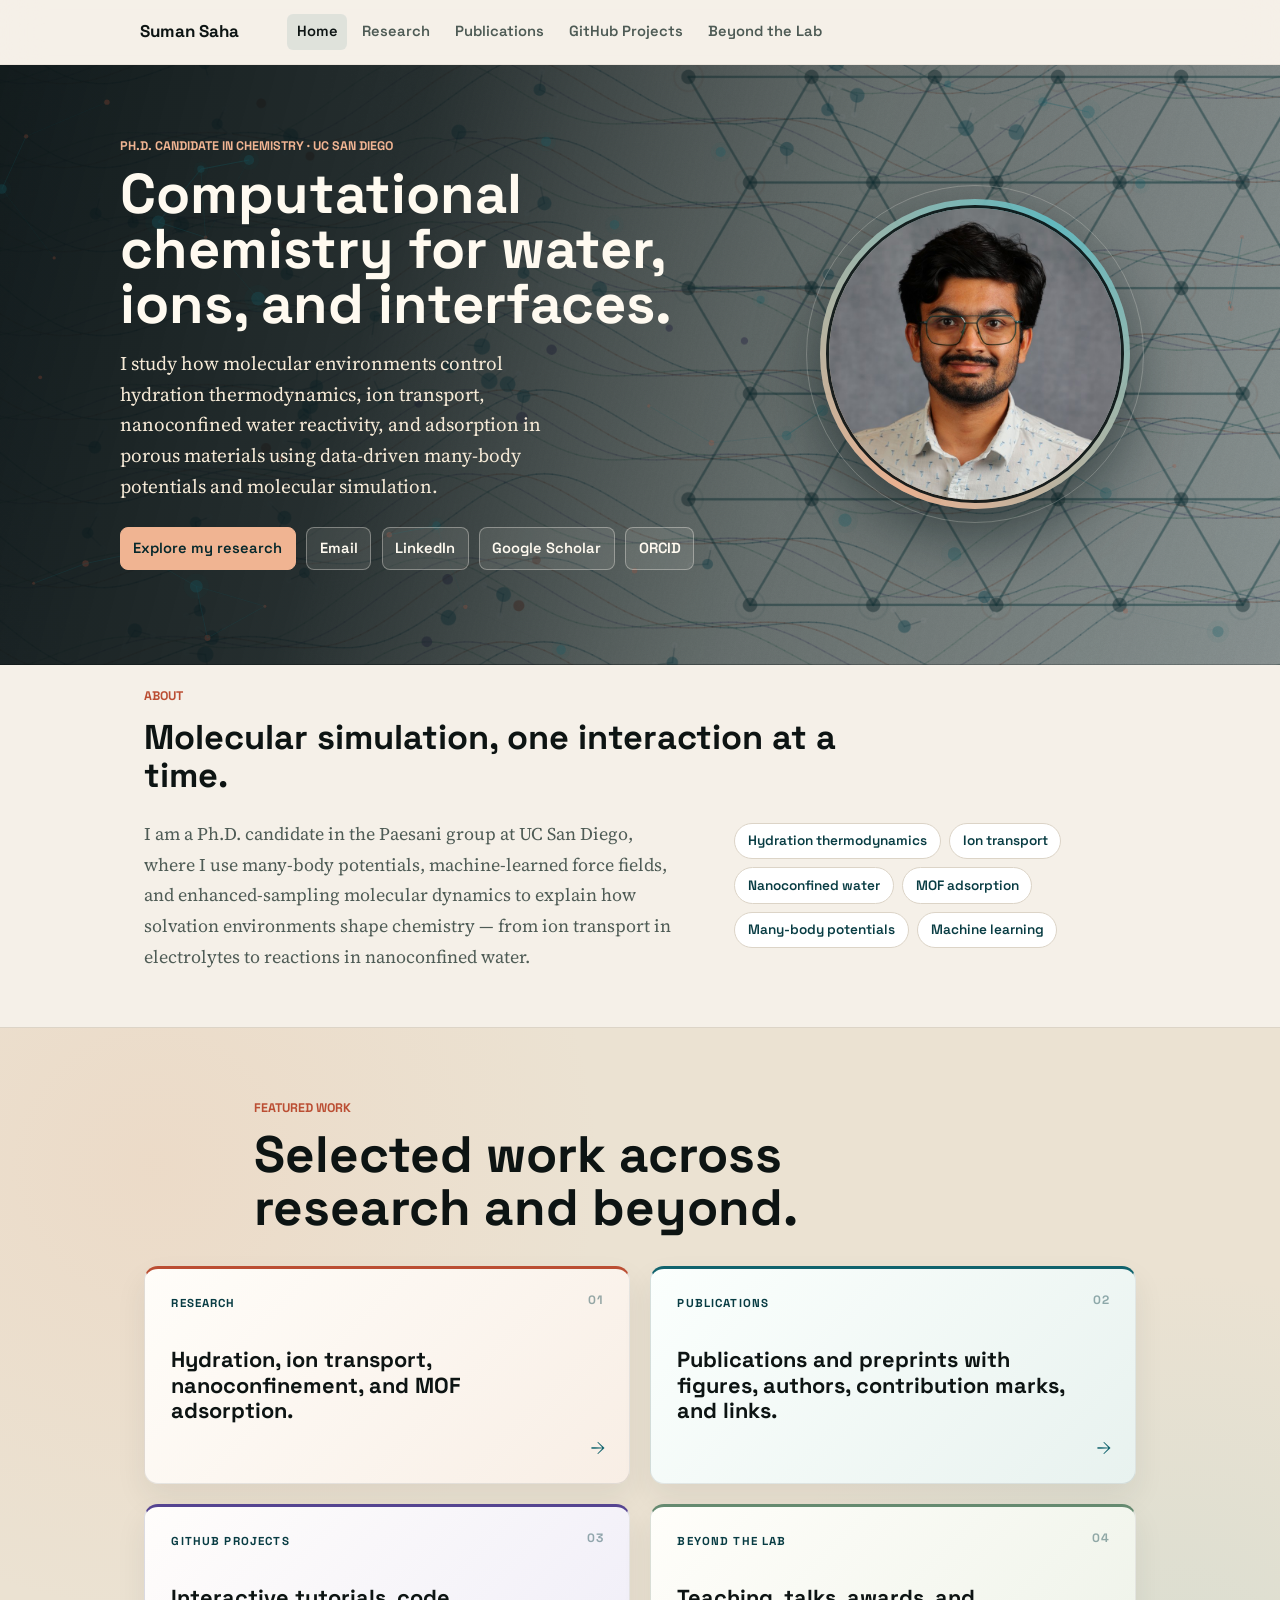
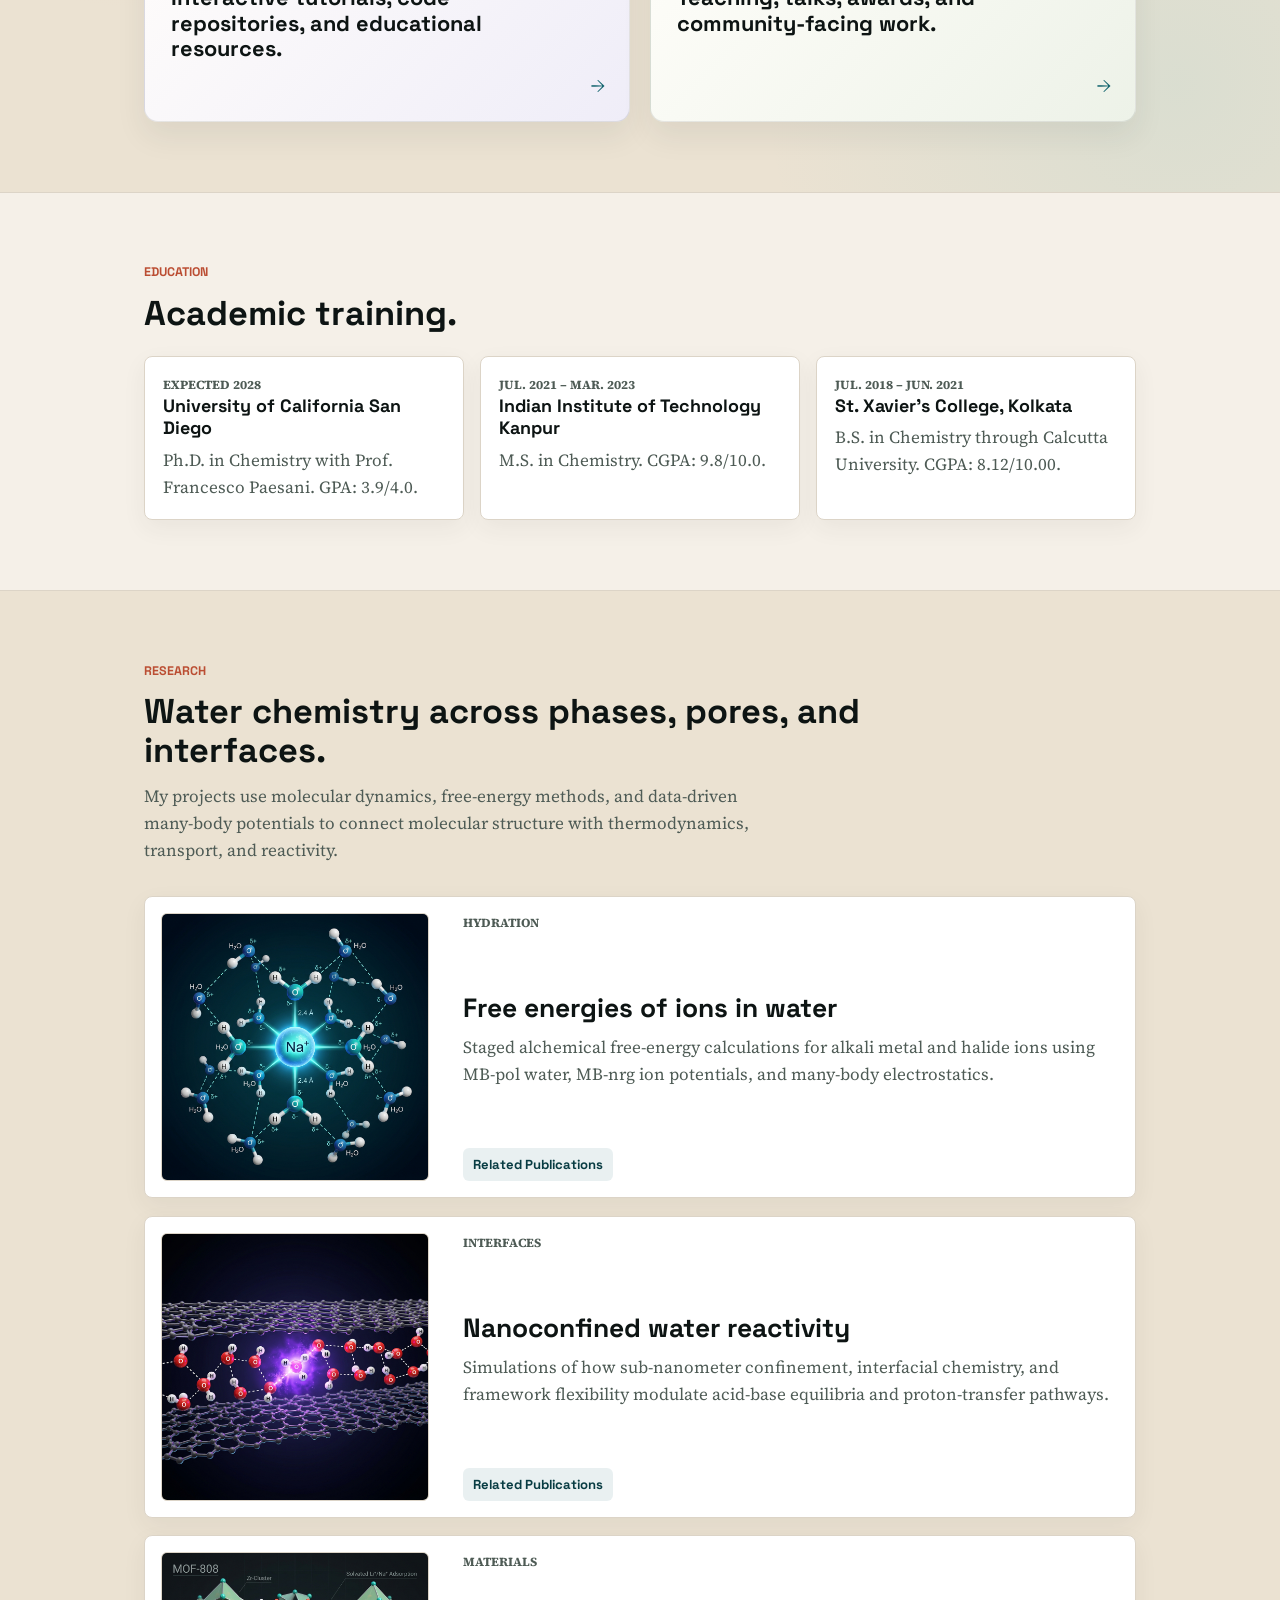
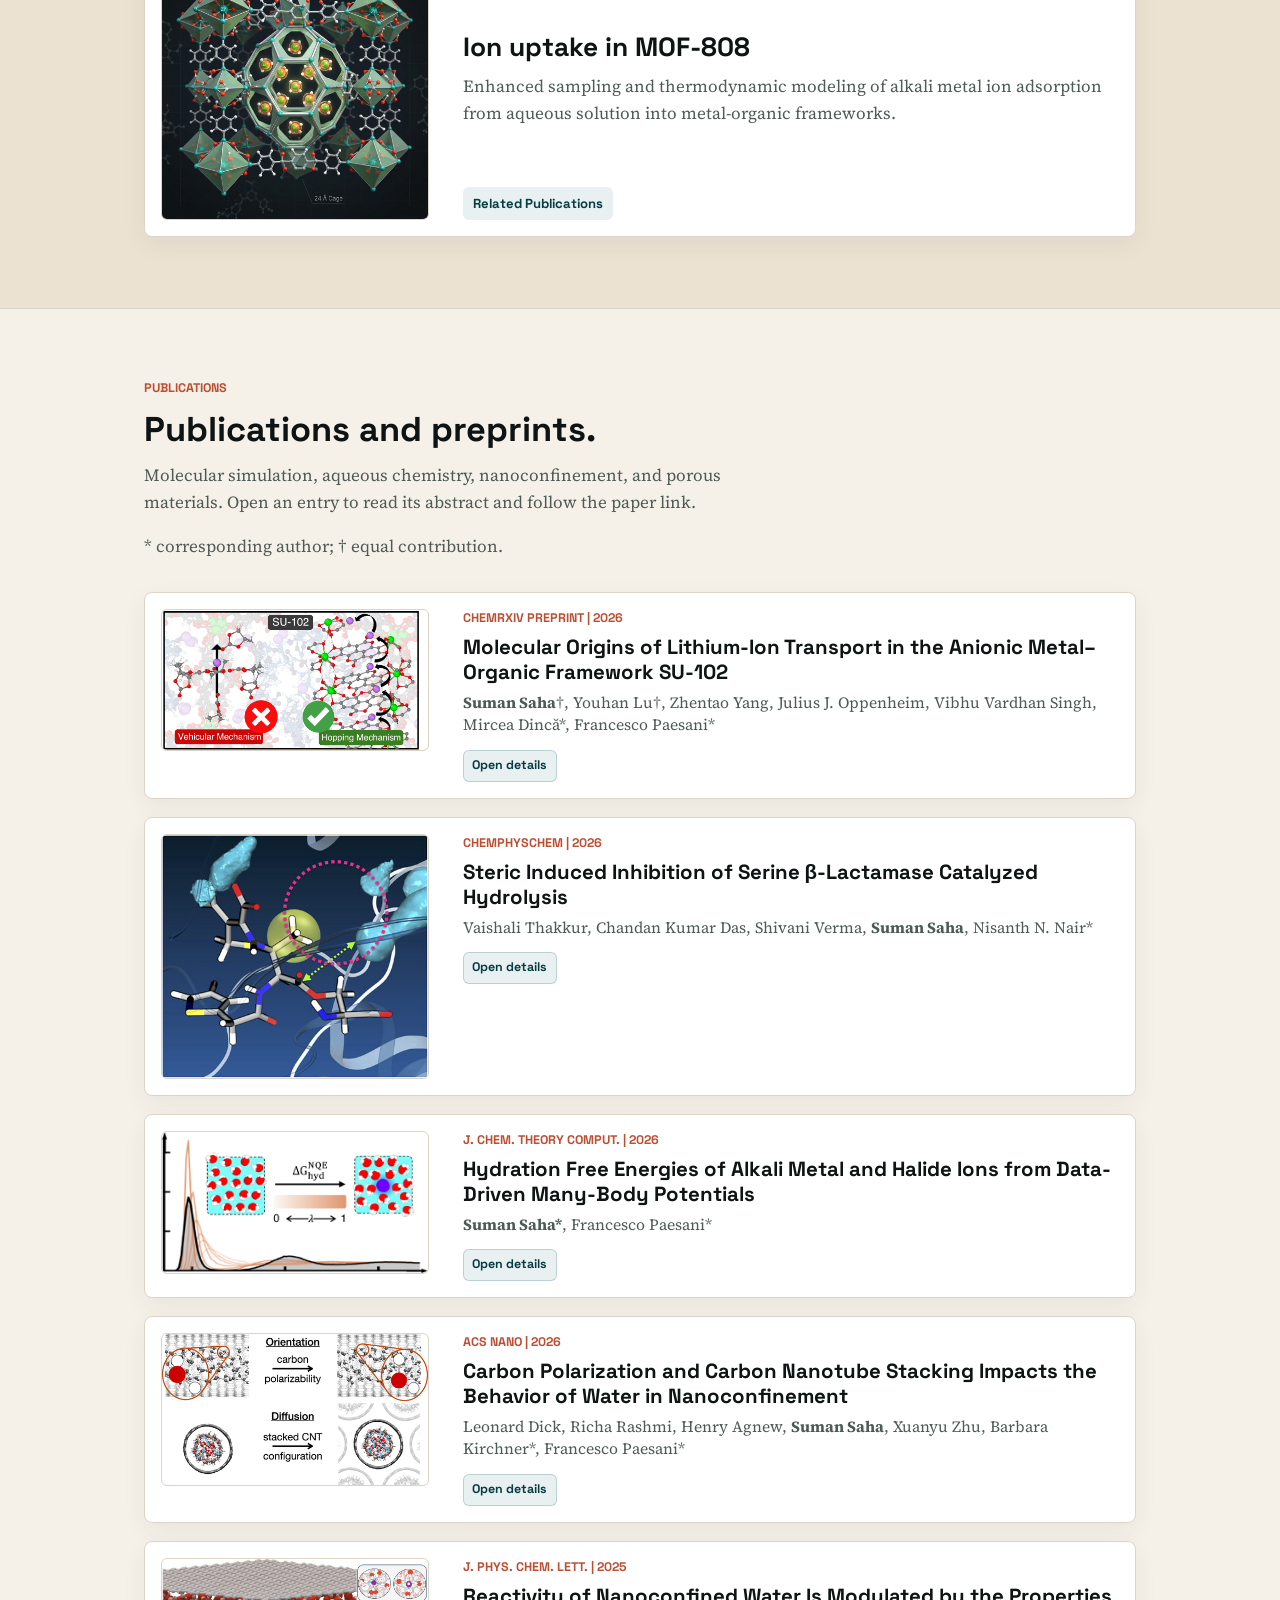
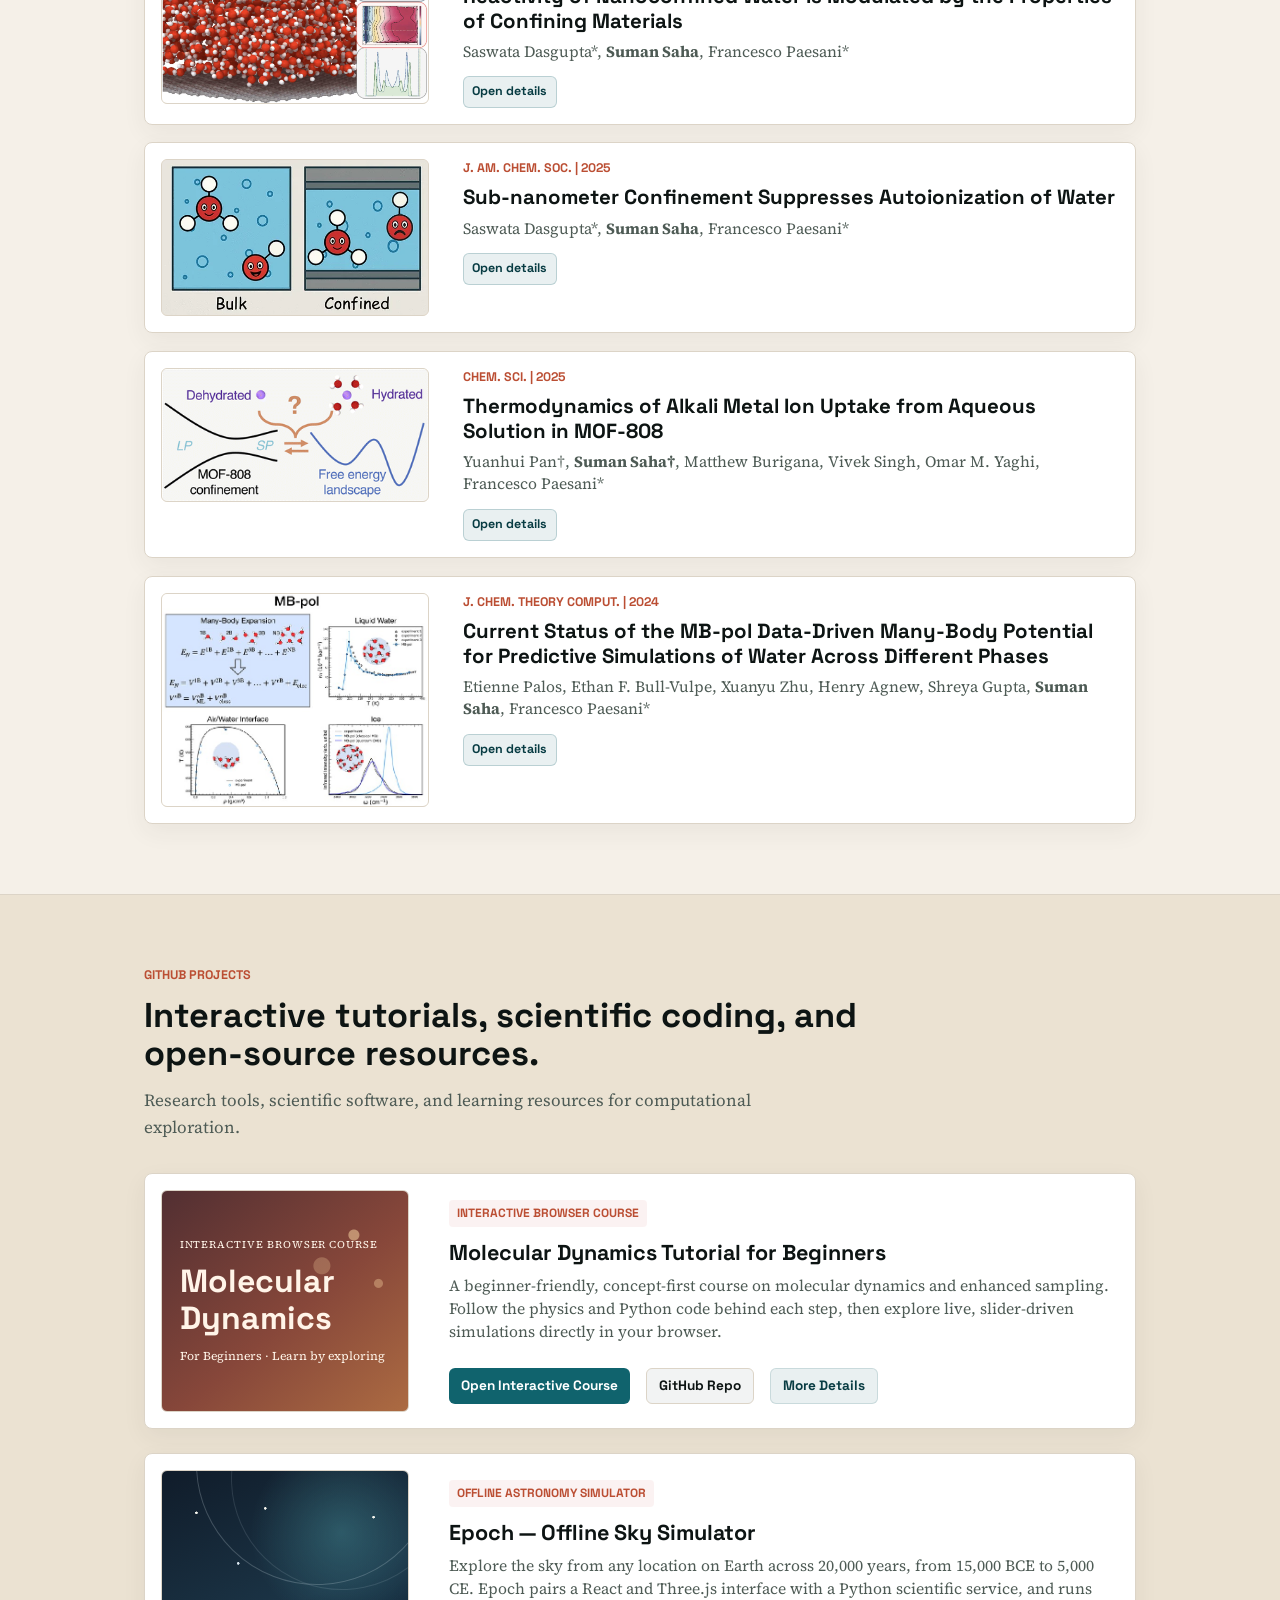
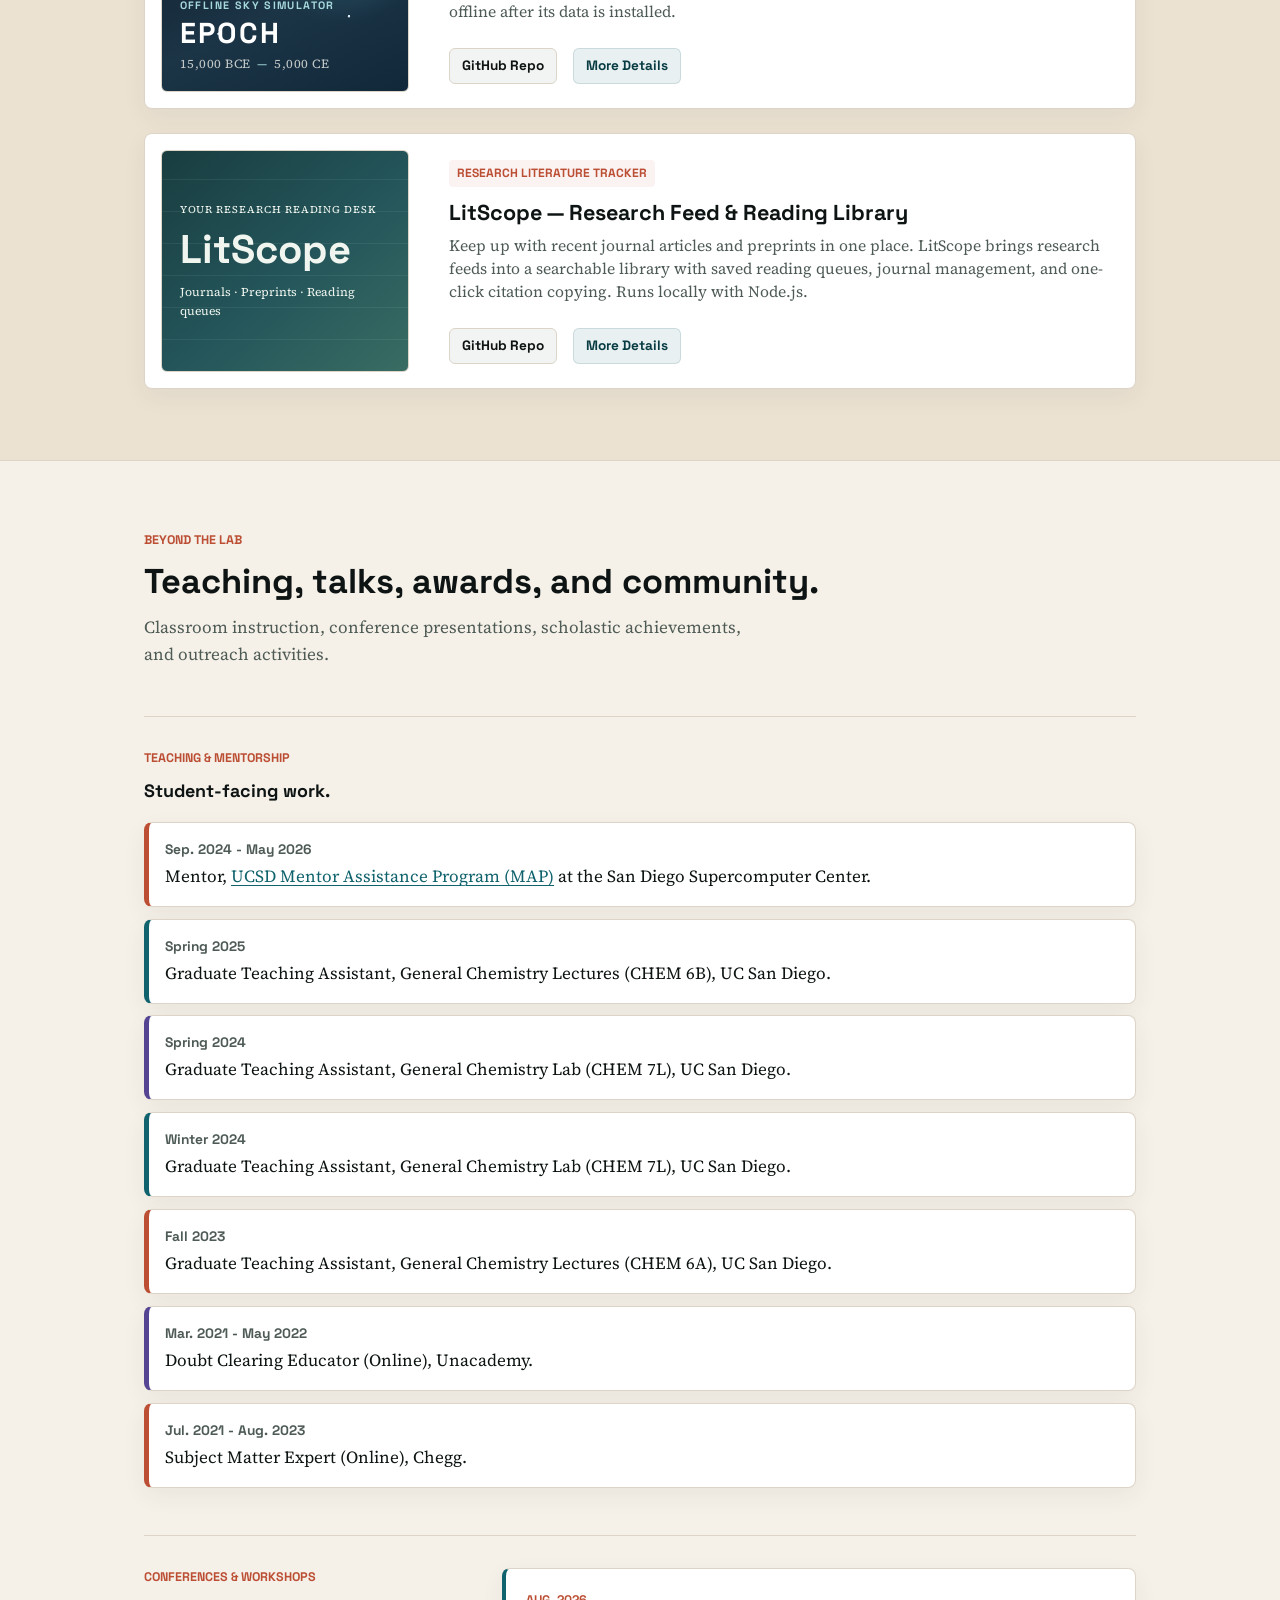
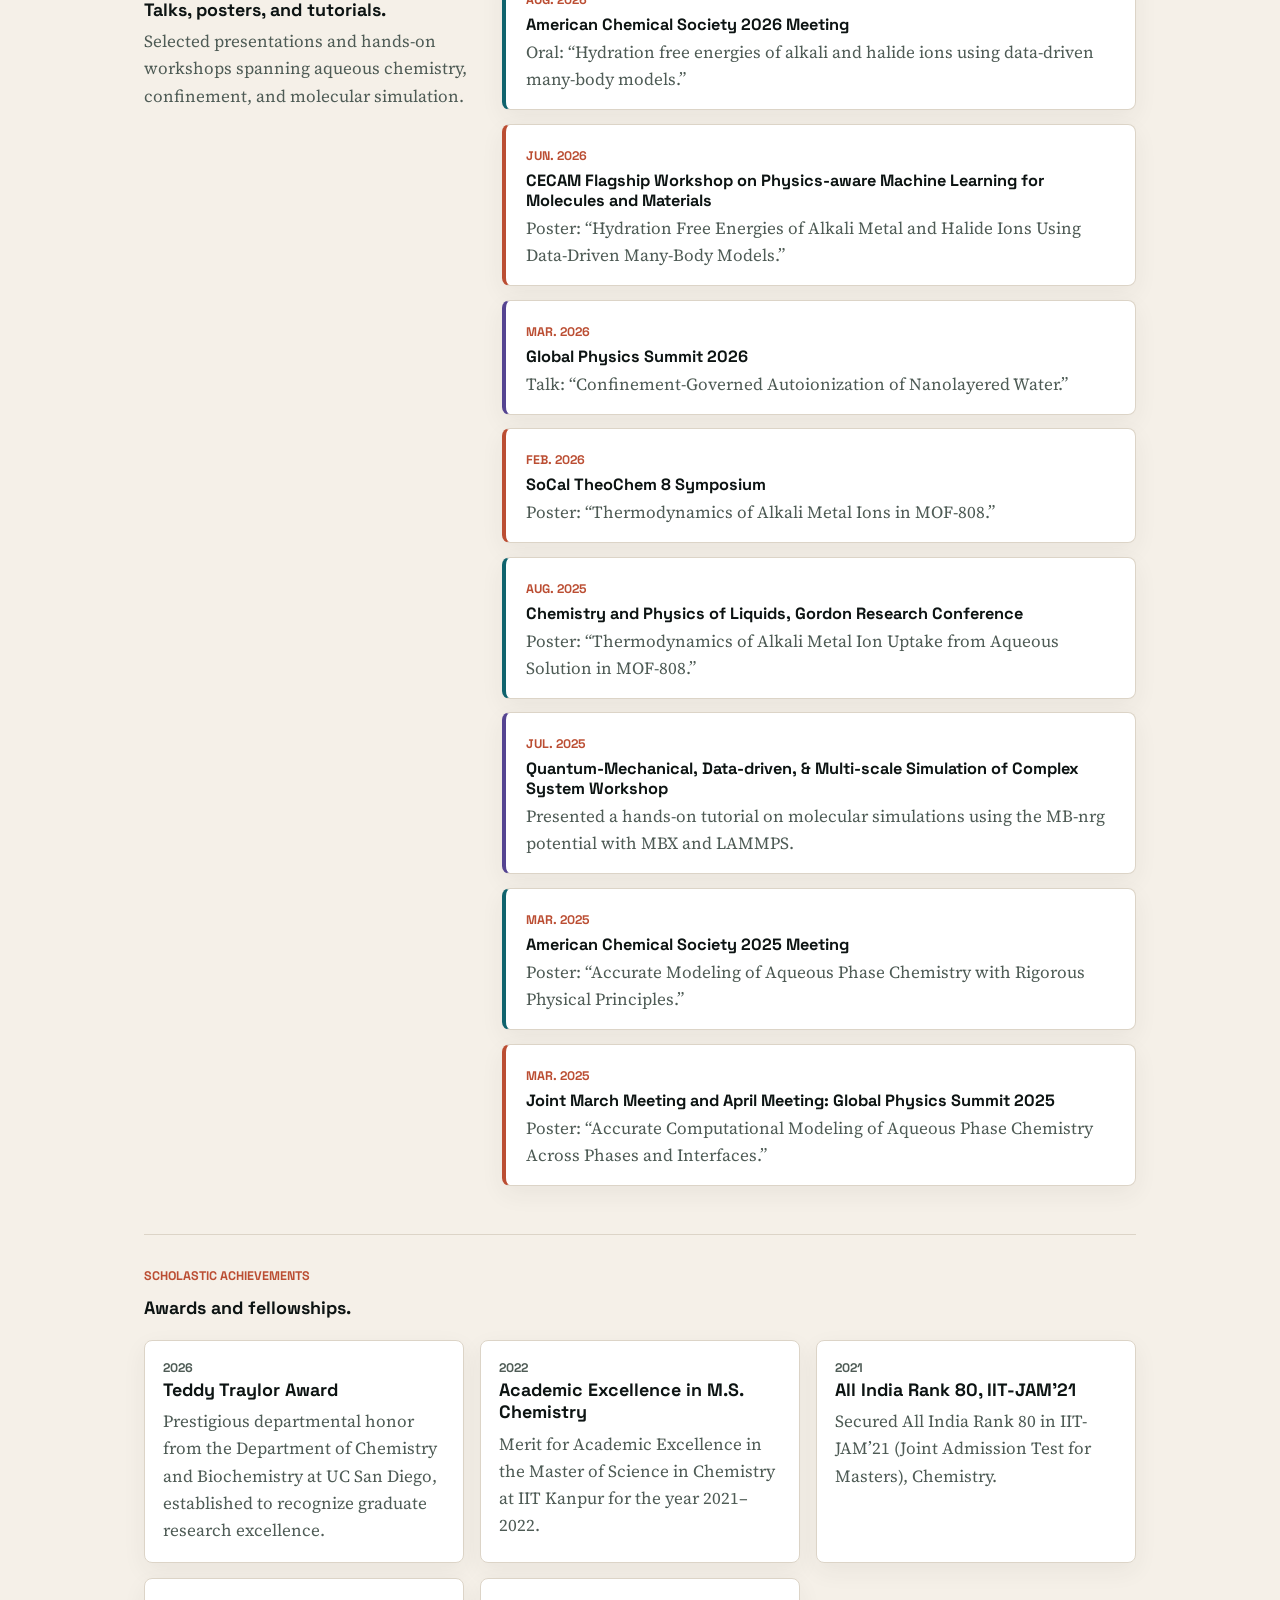
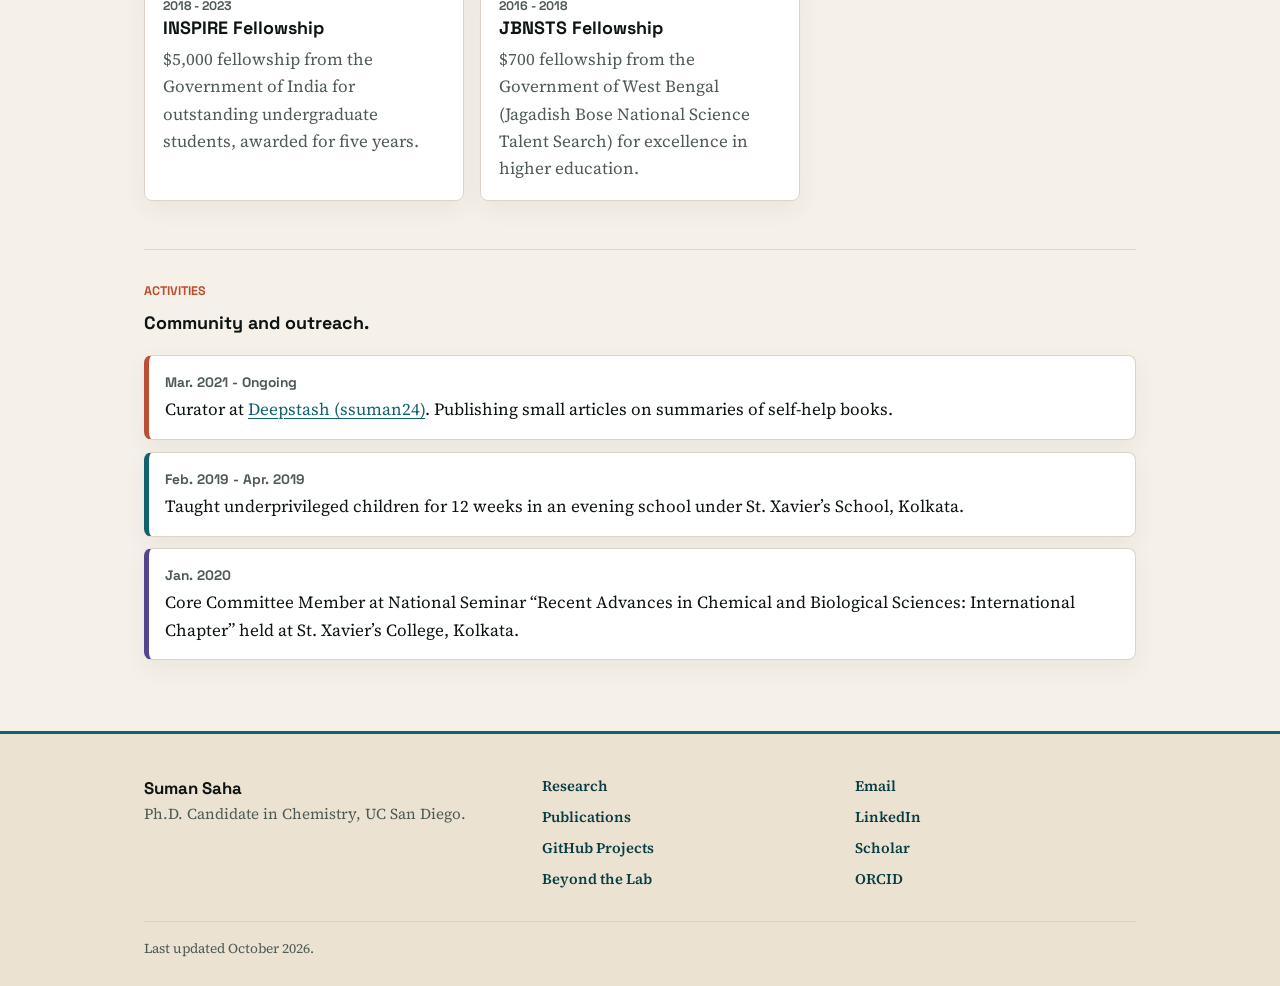
==== commit 80a2cc98: "Add LitScope and refresh MD tutorial project cards" ====
--- a/index.html
+++ b/index.html
@@ -31,7 +31,7 @@
       href="https://fonts.googleapis.com/css2?family=Space+Grotesk:wght@400;500;600;700&family=Source+Serif+4:opsz,wght@8..60,400;8..60,600&display=swap"
       rel="stylesheet"
     />
-    <link rel="stylesheet" href="style.css?v=20261022" />
+    <link rel="stylesheet" href="style.css?v=20261023-md" />
   </head>
   <body>
     <a class="skip-link" href="#main">Skip to content</a>
@@ -414,28 +414,32 @@
 
           <div class="projects-grid scroll-projects-grid">
             <article class="project-card reveal-item">
-              <img src="assets/md_tutorial_preview.png" alt="Molecular Dynamics Tutorial for Beginners" class="project-image" />
+              <div class="md-project-visual" aria-hidden="true">
+                <span class="md-project-overline">Interactive Browser Course</span>
+                <strong class="md-project-name">Molecular<br />Dynamics</strong>
+                <span class="md-project-topics">For Beginners · Learn by exploring</span>
+              </div>
               <div class="project-info">
                 <div>
-                  <span class="project-tag">Interactive Jupyter Book</span>
+                  <span class="project-tag">Interactive Browser Course</span>
                   <h3>Molecular Dynamics Tutorial for Beginners</h3>
                   <p>
-                    An interactive, module-based Jupyter Book guiding beginners through classical molecular simulations. Write toy molecular dynamics codes in Python from scratch—starting from Verlet integration and equations of motion, up to multi-atom structures with live visual outputs and LaTeX math formatting.
+                    A beginner-friendly, concept-first course on molecular dynamics and enhanced sampling. Follow the physics and Python code behind each step, then explore live, slider-driven simulations directly in your browser.
                   </p>
                 </div>
                 <details class="project-accordion">
                   <summary class="project-accordion-summary">
                     <div class="project-links">
-                      <a class="project-link" href="https://24ssuman.github.io/md-tutorial/interactive/01-intro.html" target="_blank" rel="noreferrer" onclick="event.stopPropagation()">Interactive Tutorial Page</a>
+                      <a class="project-link" href="https://24ssuman.github.io/md-tutorial/interactive/01-intro.html" target="_blank" rel="noreferrer" onclick="event.stopPropagation()">Open Interactive Course</a>
                       <a class="project-repo" href="https://github.com/24ssuman/md-tutorial" target="_blank" rel="noreferrer" onclick="event.stopPropagation()">GitHub Repo</a>
                       <span class="project-details-btn">More Details</span>
                     </div>
                   </summary>
                   <div class="project-details-content">
                     <ul class="project-detail-list">
-                      <li><strong>Module-Based Learning:</strong> Starts with basic physical formulations (Verlet integration, equations of motion) and scales to multi-atom structures.</li>
-                      <li><strong>Hands-On Coding:</strong> Contains structured Python notebooks where students write toy molecular dynamics codes from scratch.</li>
-                      <li><strong>Interactive Elements:</strong> Incorporates math formatting (MathJax), parameter controls, and live visual output.</li>
+                      <li><strong>Course Modules:</strong> Progresses from MD fundamentals and forces through sampling, umbrella sampling, metadynamics, and Lennard-Jones fluids, with supplements on collective variables and WHAM.</li>
+                      <li><strong>Python Walkthroughs:</strong> Explanations include expandable, copyable Python examples that show the code behind each step.</li>
+                      <li><strong>Live Browser Demos:</strong> Adjust sliders and controls to explore simulations and see plots respond in real time.</li>
                     </ul>
                   </div>
                 </details>
@@ -468,6 +472,38 @@
                       <li><strong>Explore the sky:</strong> Choose a location and date, then search stars, planets, and comets.</li>
                       <li><strong>Local and offline:</strong> The app downloads its data during setup and runs without an internet connection afterward.</li>
                       <li><strong>Scientific limits:</strong> Planetary positions before about 13,200 BCE use a reduced-model extrapolation; ancient local times are uncertain.</li>
+                    </ul>
+                  </div>
+                </details>
+              </div>
+            </article>
+
+            <article class="project-card reveal-item">
+              <div class="litscope-project-visual" aria-hidden="true">
+                <span class="litscope-project-overline">Your research reading desk</span>
+                <strong class="litscope-project-name">LitScope</strong>
+                <span class="litscope-project-topics">Journals · Preprints · Reading queues</span>
+              </div>
+              <div class="project-info">
+                <div>
+                  <span class="project-tag">Research Literature Tracker</span>
+                  <h3>LitScope — Research Feed &amp; Reading Library</h3>
+                  <p>
+                    Keep up with recent journal articles and preprints in one place. LitScope brings research feeds into a searchable library with saved reading queues, journal management, and one-click citation copying. Runs locally with Node.js.
+                  </p>
+                </div>
+                <details class="project-accordion">
+                  <summary class="project-accordion-summary">
+                    <div class="project-links">
+                      <a class="project-repo" href="https://github.com/24ssuman/LitScope" target="_blank" rel="noreferrer" onclick="event.stopPropagation()">GitHub Repo</a>
+                      <span class="project-details-btn">More Details</span>
+                    </div>
+                  </summary>
+                  <div class="project-details-content">
+                    <ul class="project-detail-list">
+                      <li><strong>Follow the literature:</strong> Track journals and preprints through RSS and supported APIs, including arXiv and ChemRxiv, and add your own feeds.</li>
+                      <li><strong>Organize your reading:</strong> Save articles, search titles, authors, abstracts, and DOIs, and filter by journal, author, or date.</li>
+                      <li><strong>Make it yours:</strong> Copy citations, export article metadata to CSV, and choose from seven palettes with light and dark modes.</li>
                     </ul>
                   </div>
                 </details>
--- a/style.css
+++ b/style.css
@@ -1190,6 +1190,74 @@
   background: var(--paper-strong);
   border: 1px solid var(--line);
   border-radius: 6px;
+}
+
+.md-project-visual {
+  display: flex;
+  flex-direction: column;
+  justify-content: center;
+  gap: 0.65rem;
+  min-height: 210px;
+  margin: 1rem;
+  padding: 1.1rem;
+  color: #fff4e8;
+  background:
+    radial-gradient(circle at 78% 20%, rgba(255, 221, 167, 0.5) 0 5px, transparent 6px),
+    radial-gradient(circle at 65% 34%, rgba(255, 221, 167, 0.25) 0 8px, transparent 9px),
+    radial-gradient(circle at 88% 42%, rgba(255, 221, 167, 0.35) 0 4px, transparent 5px),
+    linear-gradient(140deg, #522f32, #87473a 55%, #ac6b42);
+  border: 1px solid var(--line);
+  border-radius: 6px;
+}
+
+.md-project-overline {
+  font-size: 0.65rem;
+  letter-spacing: 0.09em;
+  text-transform: uppercase;
+}
+
+.md-project-name {
+  font-family: "Space Grotesk", "Segoe UI", sans-serif;
+  font-size: 2rem;
+  line-height: 1.15;
+}
+
+.md-project-topics {
+  font-size: 0.75rem;
+  line-height: 1.6;
+}
+
+.litscope-project-visual {
+  display: flex;
+  flex-direction: column;
+  justify-content: center;
+  gap: 0.65rem;
+  min-height: 210px;
+  margin: 1rem;
+  padding: 1.1rem;
+  color: #f0f6ef;
+  background:
+    repeating-linear-gradient(0deg, transparent 0 31px, rgba(205, 233, 220, 0.08) 31px 32px),
+    linear-gradient(140deg, #193d40, #24565b 55%, #396c62);
+  border: 1px solid var(--line);
+  border-radius: 6px;
+}
+
+.litscope-project-overline {
+  font-size: 0.65rem;
+  letter-spacing: 0.09em;
+  text-transform: uppercase;
+}
+
+.litscope-project-name {
+  font-family: "Space Grotesk", "Segoe UI", sans-serif;
+  font-size: 2.5rem;
+  line-height: 1.1;
+}
+
+.litscope-project-topics {
+  font-size: 0.75rem;
+  line-height: 1.6;
 }
 
 .epoch-project-visual {
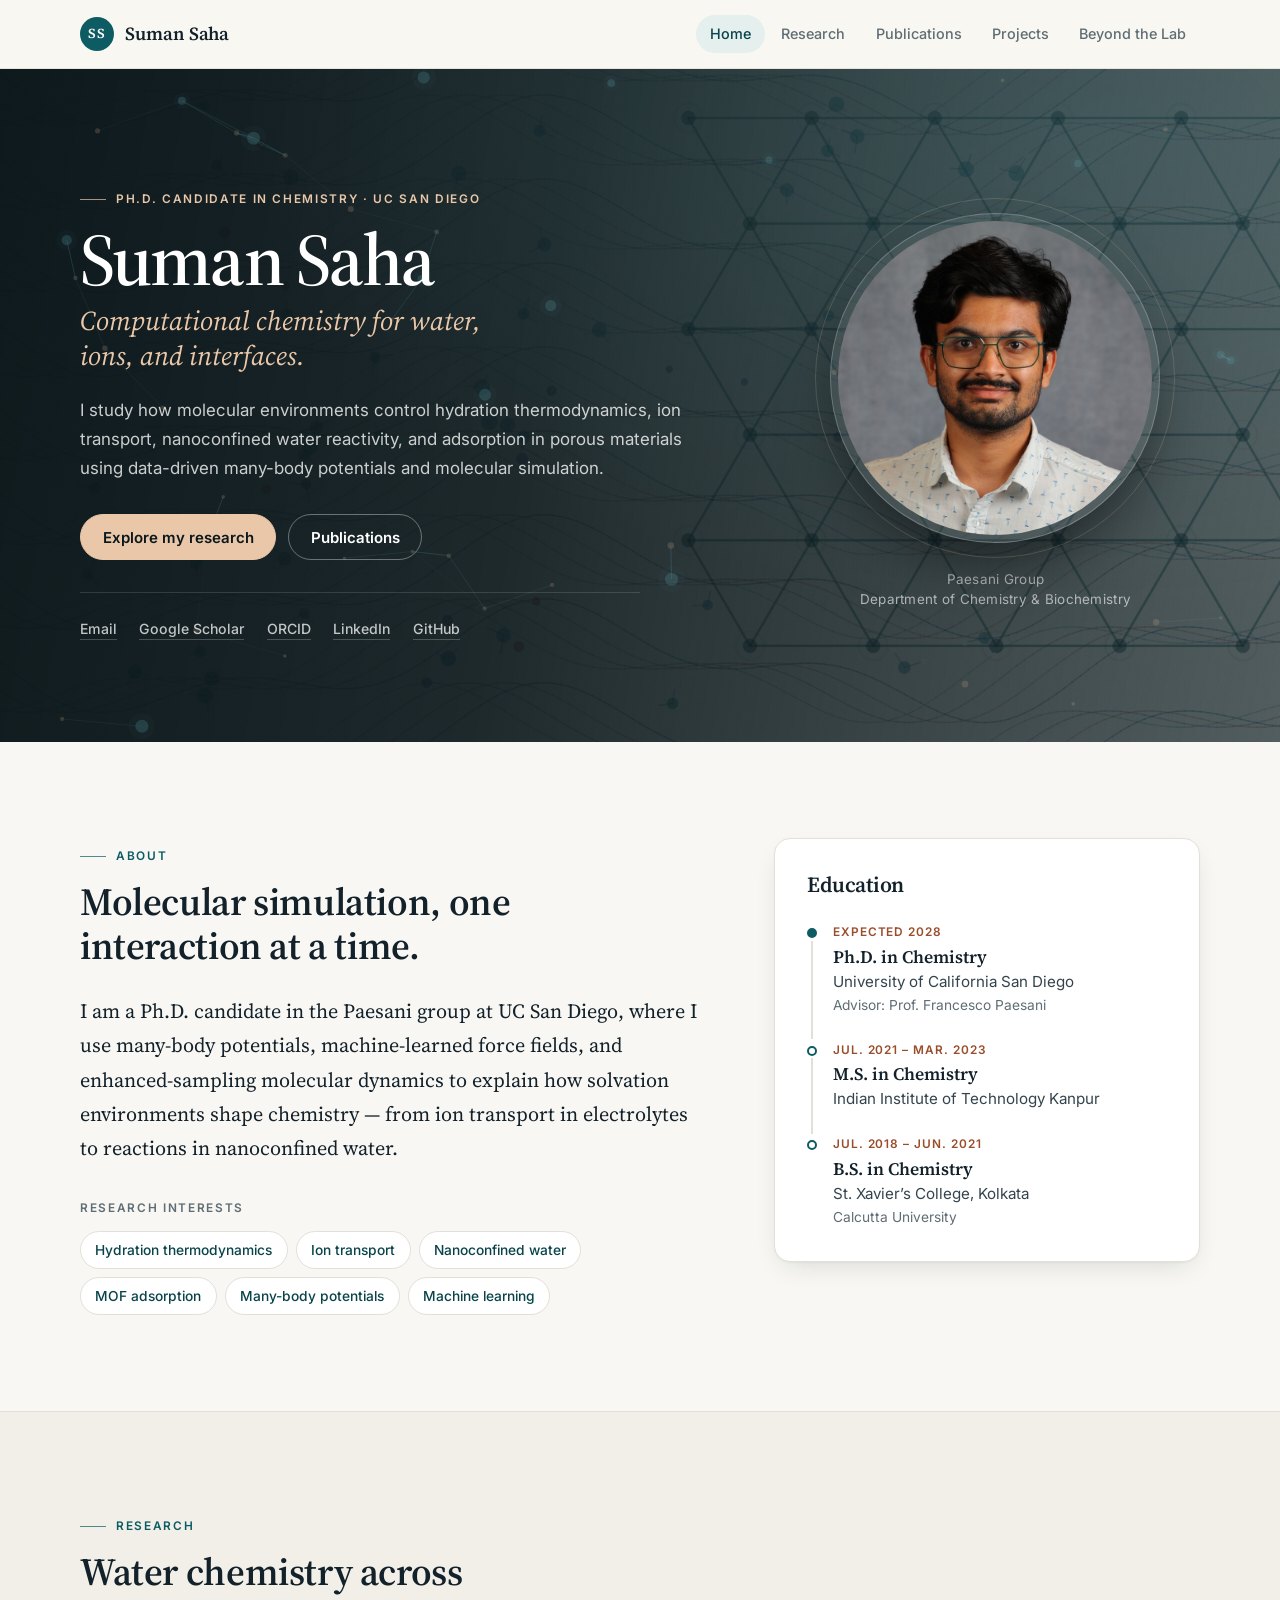
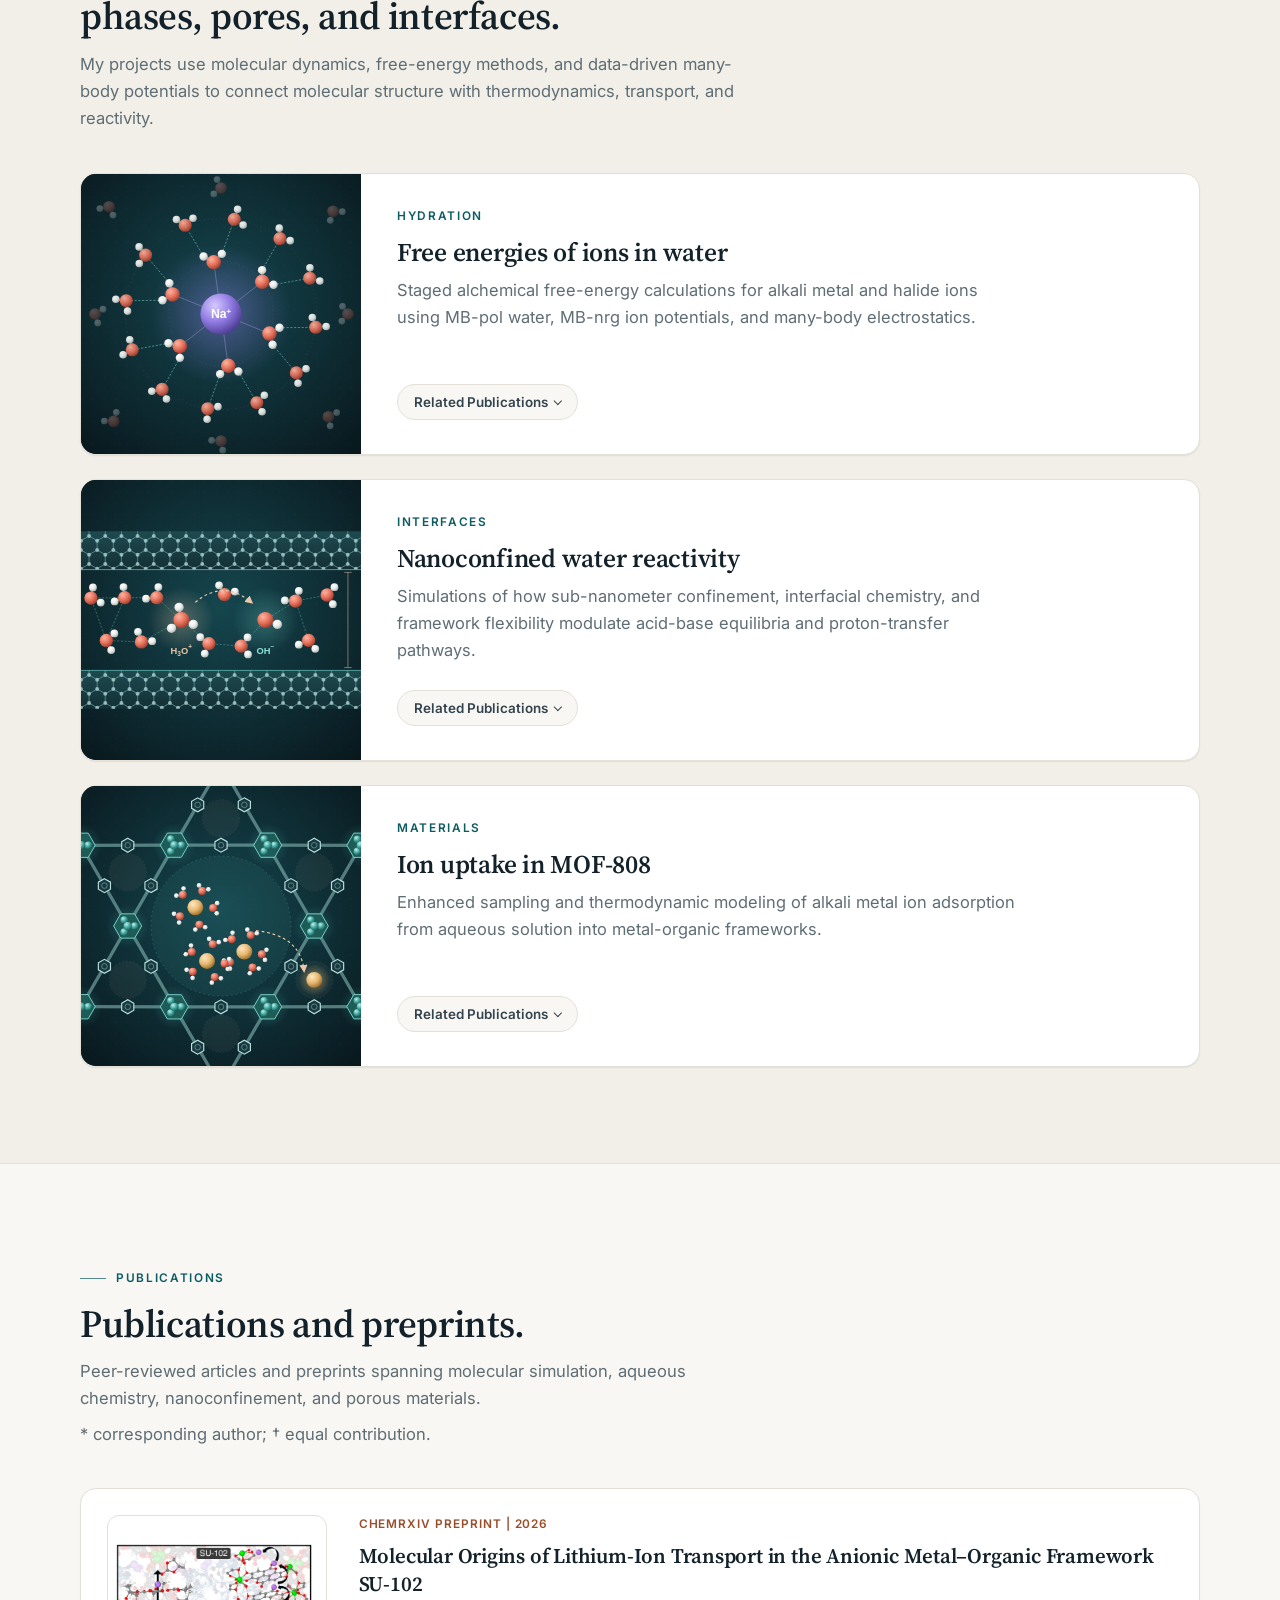
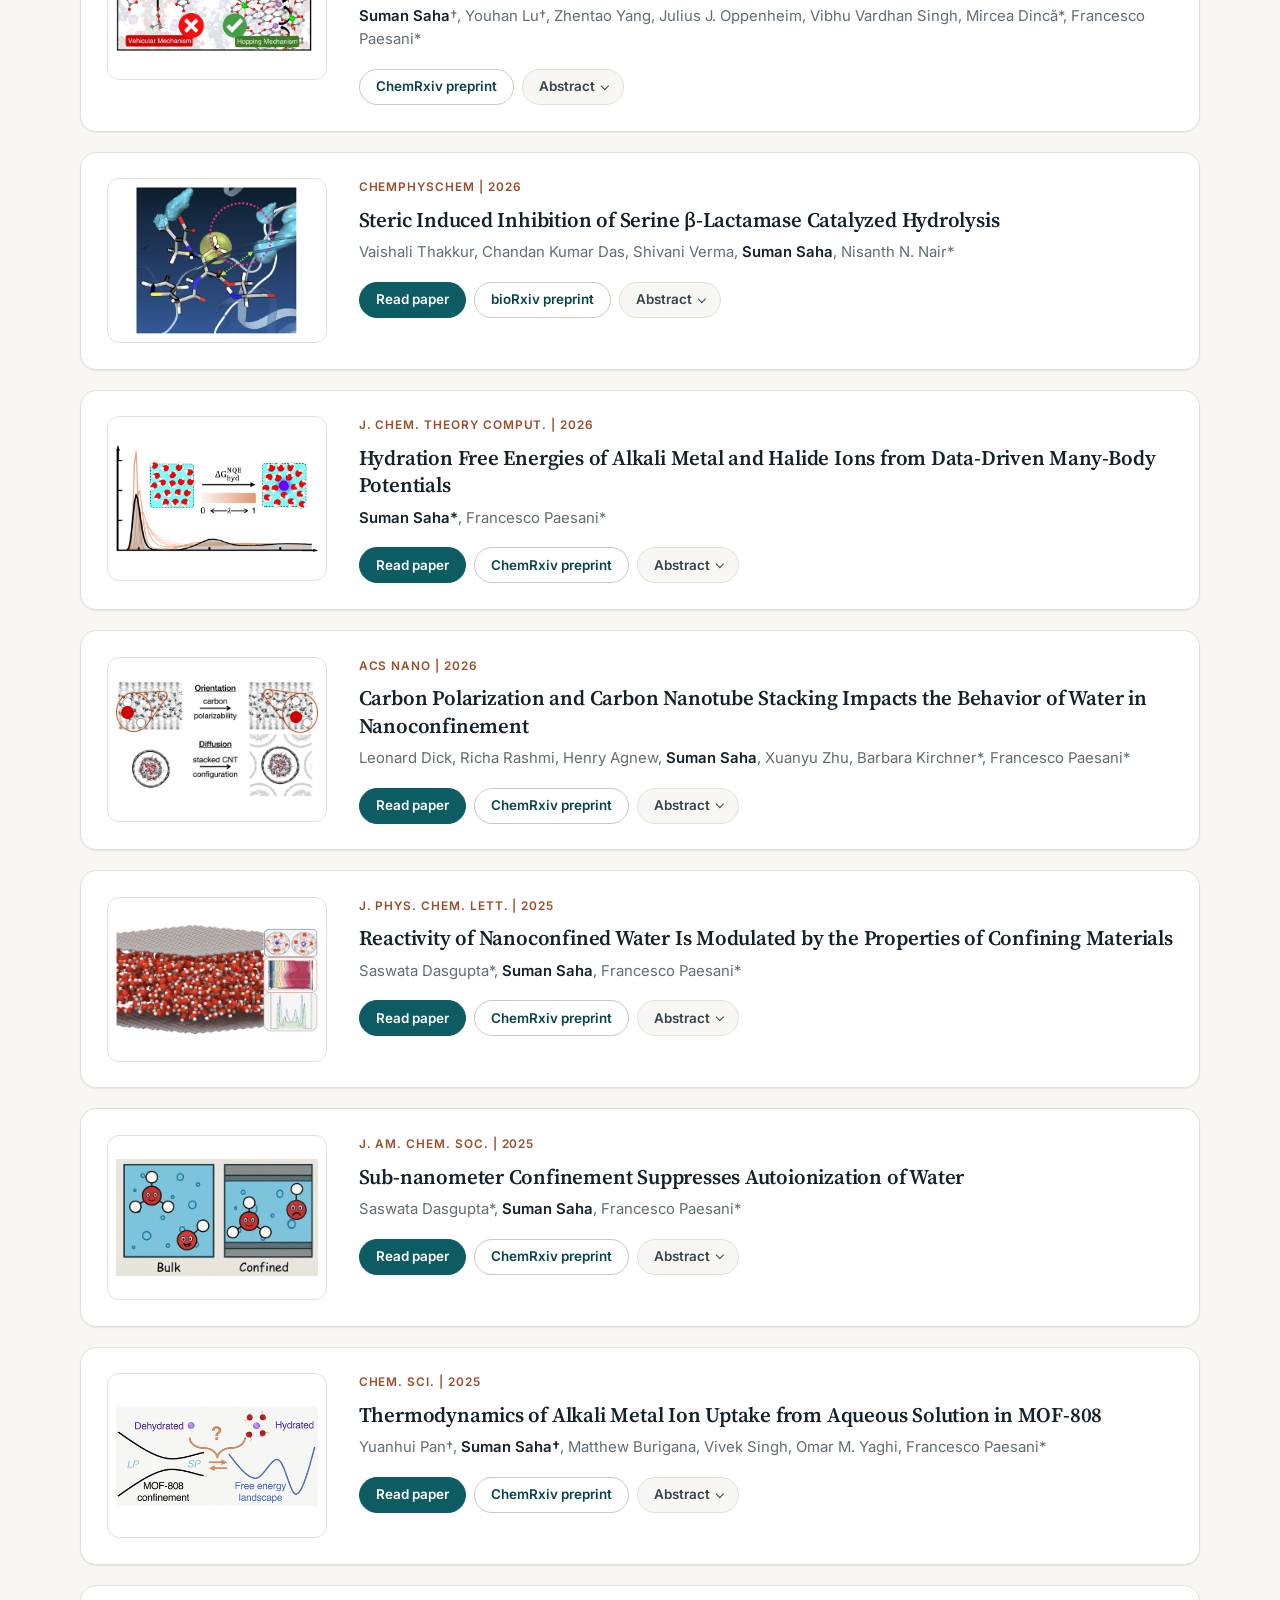
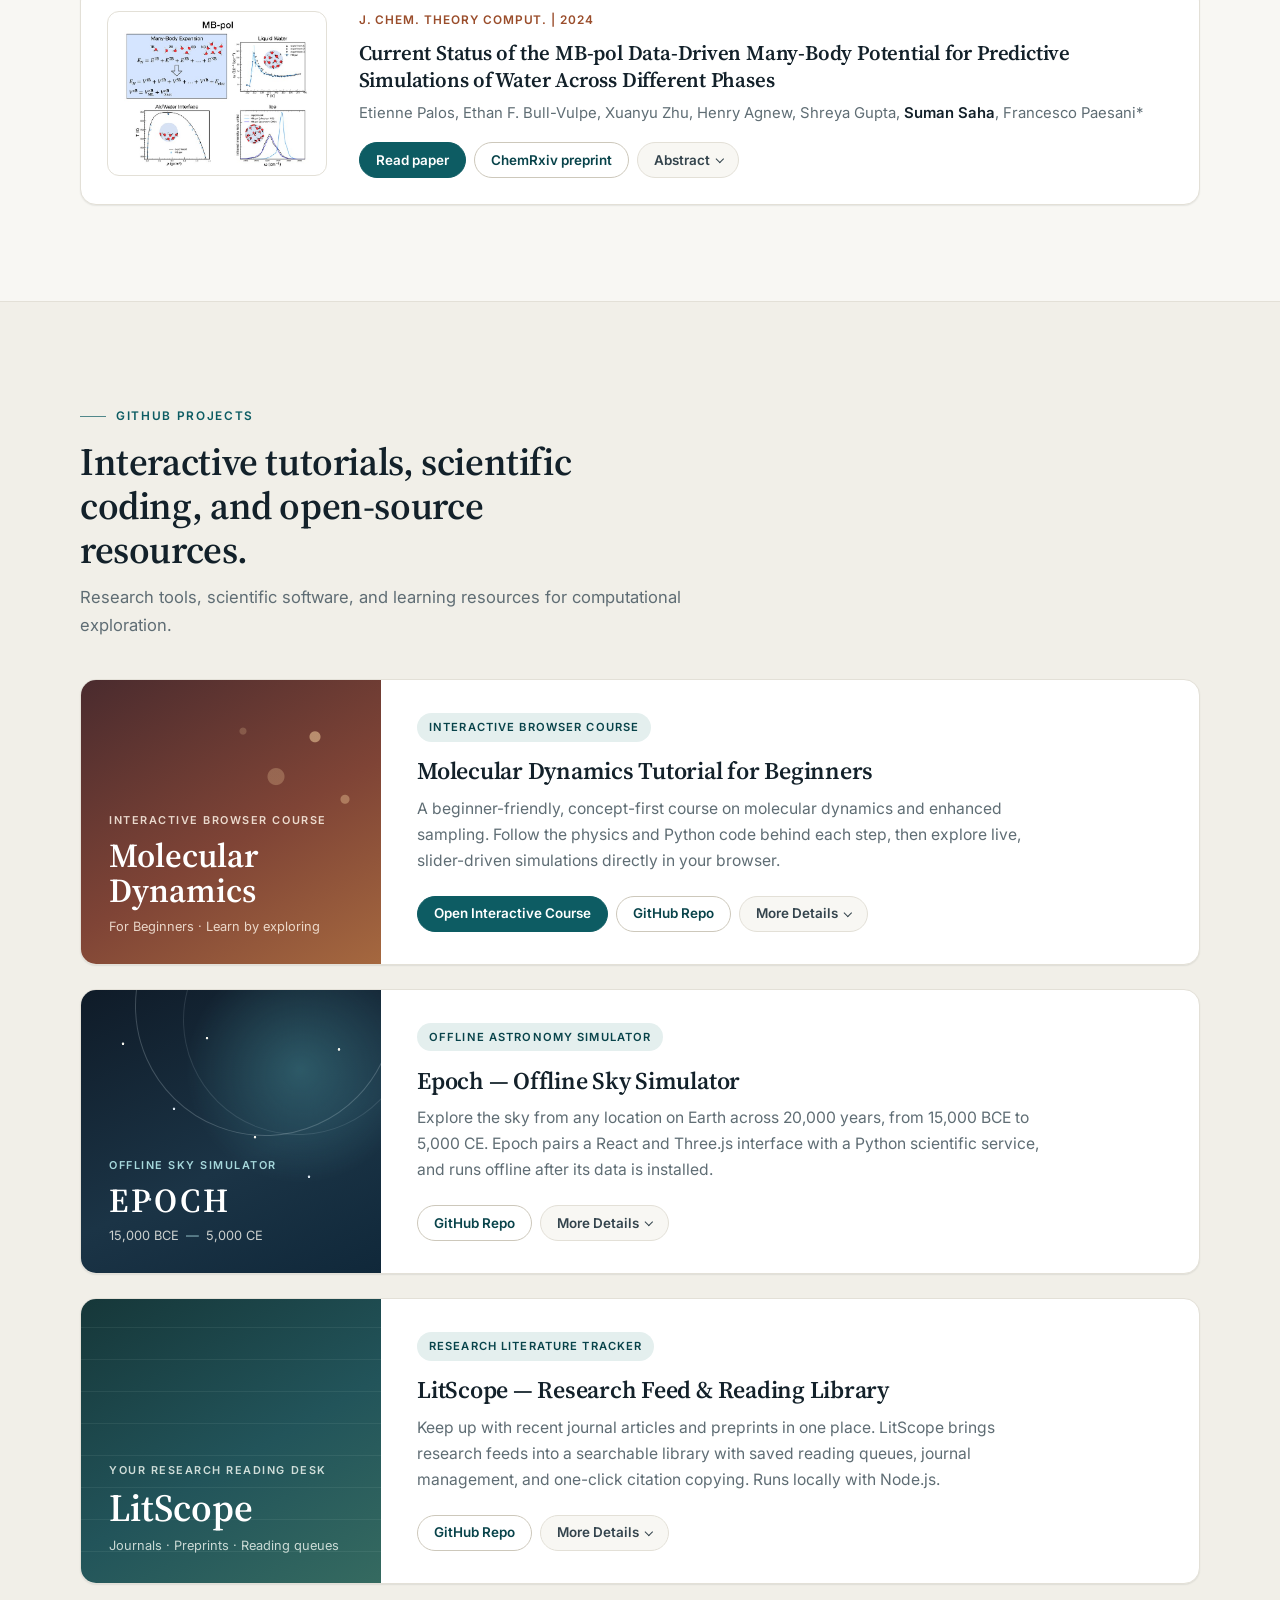
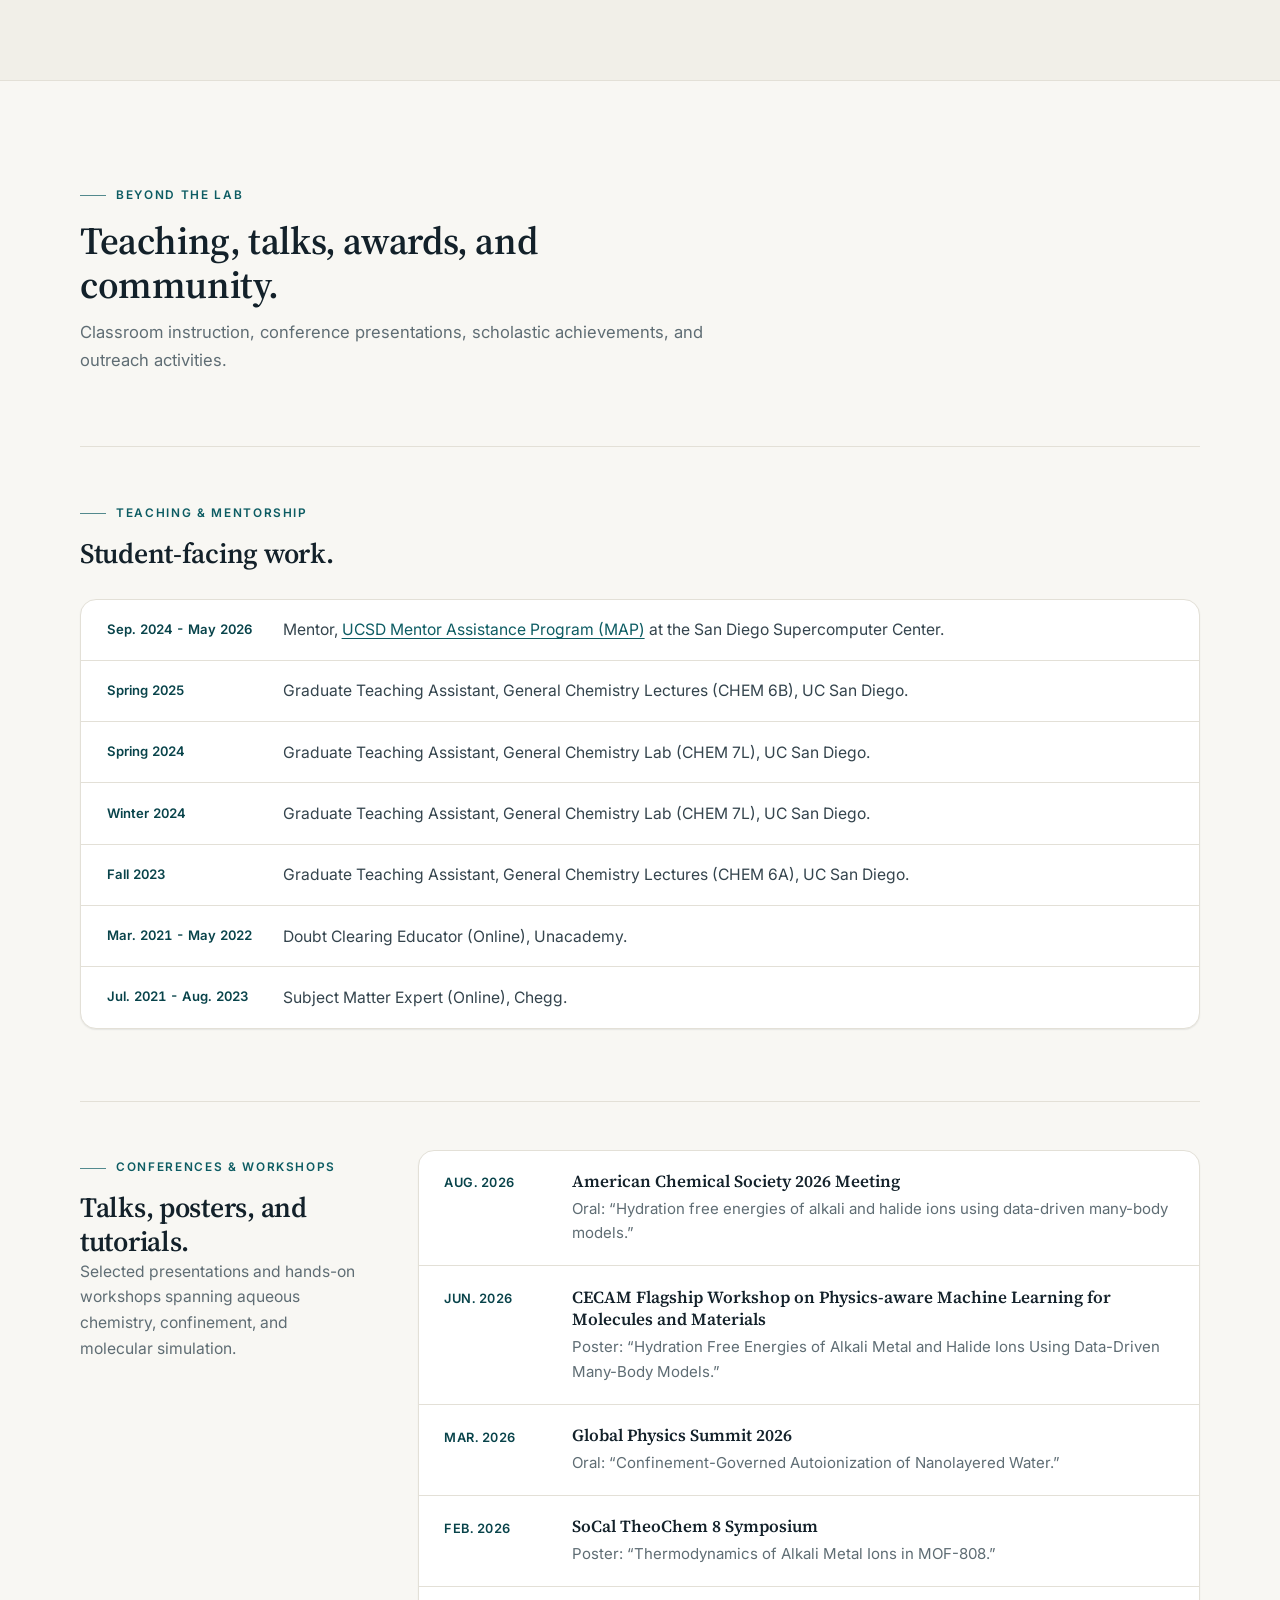
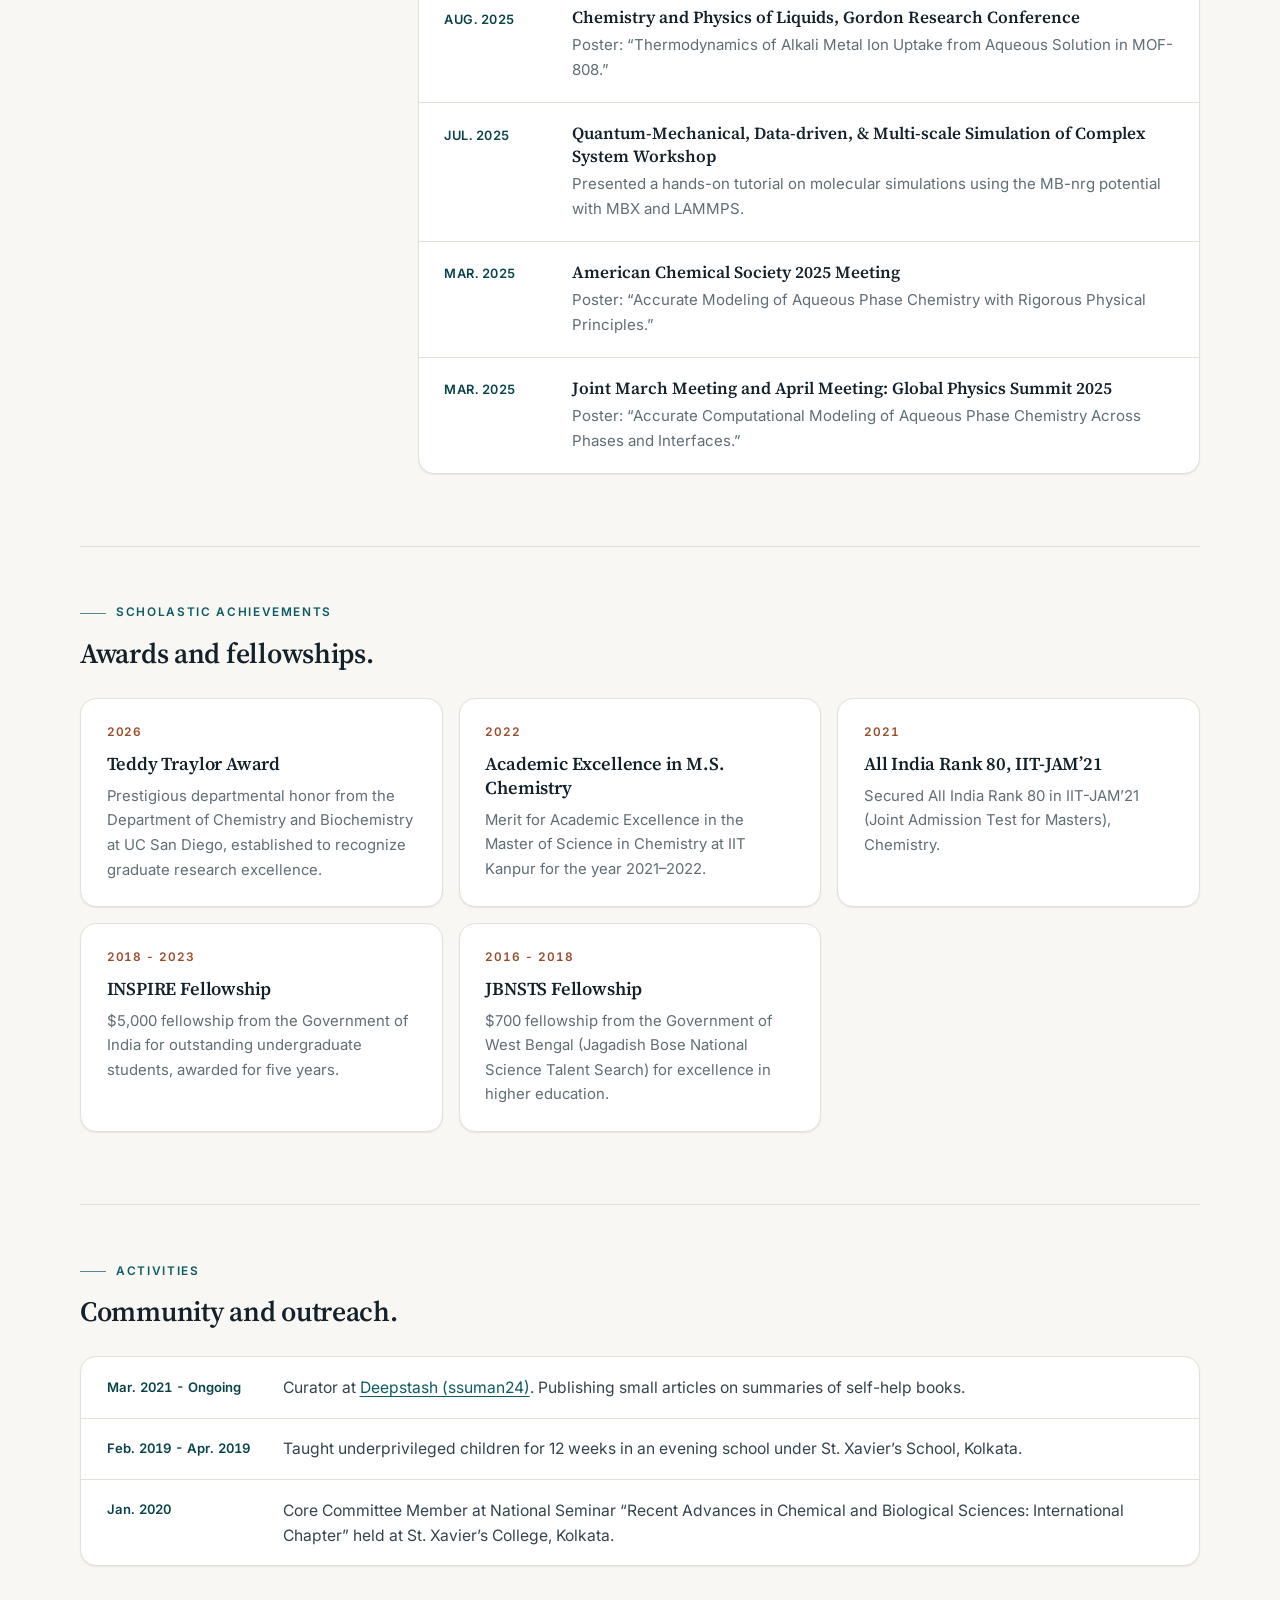
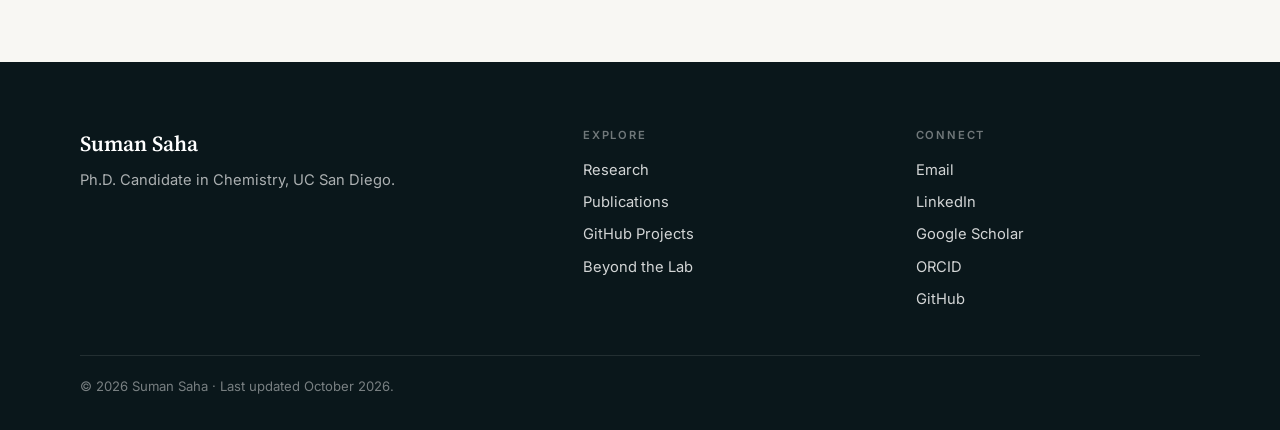
==== commit a2c368c0: "Refresh academic website design and research illustrations" ====
--- a/index.html
+++ b/index.html
@@ -28,21 +28,21 @@
     <link rel="preconnect" href="https://fonts.googleapis.com" />
     <link rel="preconnect" href="https://fonts.gstatic.com" crossorigin />
     <link
-      href="https://fonts.googleapis.com/css2?family=Space+Grotesk:wght@400;500;600;700&family=Source+Serif+4:opsz,wght@8..60,400;8..60,600&display=swap"
+      href="https://fonts.googleapis.com/css2?family=Inter:wght@400;500;600;700&family=Source+Serif+4:ital,opsz,wght@0,8..60,400;0,8..60,600;0,8..60,700;1,8..60,400&display=swap"
       rel="stylesheet"
     />
-    <link rel="stylesheet" href="style.css?v=20261023-md" />
+    <link rel="stylesheet" href="style.css?v=20261107" />
   </head>
   <body>
     <a class="skip-link" href="#main">Skip to content</a>
     <header class="site-header">
       <nav class="nav" aria-label="Primary navigation">
-        <a class="brand" href="#home">Suman Saha</a>
+        <a class="brand" href="#home"><span class="brand-mark" aria-hidden="true">SS</span><span class="brand-name">Suman Saha</span></a>
         <div class="nav-links">
           <a aria-current="location" data-scroll-link href="#home">Home</a>
           <a data-scroll-link href="#research">Research</a>
           <a data-scroll-link href="#publications">Publications</a>
-          <a data-scroll-link href="#projects">GitHub Projects</a>
+          <a data-scroll-link href="#projects">Projects</a>
           <a data-scroll-link href="#beyond-the-lab">Beyond the Lab</a>
         </div>
       </nav>
@@ -52,25 +52,31 @@
       <div class="hero-grid">
         <div class="hero-inner">
           <p class="eyebrow">Ph.D. Candidate in Chemistry &middot; UC San Diego</p>
-          <h1 id="hero-title">Computational chemistry for water, ions, and interfaces.</h1>
+          <h1 id="hero-title">Suman Saha</h1>
+          <p class="hero-tagline">Computational chemistry for water, ions, and interfaces.</p>
           <p class="hero-copy">
             I study how molecular environments control hydration thermodynamics,
             ion transport, nanoconfined water reactivity, and adsorption in porous
             materials using data-driven many-body potentials and molecular simulation.
           </p>
-          <div class="hero-actions" aria-label="Contact and profile links">
-            <a class="hero-cta" href="#research">Explore my research</a>
-            <a href="mailto:s7saha@ucsd.edu">Email</a>
-            <a href="https://linkedin.com/in/saha-suman" target="_blank" rel="noreferrer">LinkedIn</a>
-            <a href="https://scholar.google.com/citations?user=bfwWShIAAAAJ&amp;hl=en" target="_blank" rel="noreferrer">Google Scholar</a>
-            <a href="https://orcid.org/0009-0000-3877-6961" target="_blank" rel="noreferrer">ORCID</a>
-          </div>
+          <div class="hero-actions">
+            <a class="btn btn-primary" href="#research">Explore my research</a>
+            <a class="btn btn-ghost" href="#publications">Publications</a>
+          </div>
+          <ul class="hero-social" aria-label="Contact and profile links">
+            <li><a href="mailto:s7saha@ucsd.edu">Email</a></li>
+            <li><a href="https://scholar.google.com/citations?user=bfwWShIAAAAJ&amp;hl=en" target="_blank" rel="noreferrer">Google Scholar</a></li>
+            <li><a href="https://orcid.org/0009-0000-3877-6961" target="_blank" rel="noreferrer">ORCID</a></li>
+            <li><a href="https://linkedin.com/in/saha-suman" target="_blank" rel="noreferrer">LinkedIn</a></li>
+            <li><a href="https://github.com/24ssuman" target="_blank" rel="noreferrer">GitHub</a></li>
+          </ul>
         </div>
         <figure class="hero-portrait">
           <div class="portrait-ring">
             <img src="assets/suman-portrait-circle.jpg" width="760" height="760"
                  alt="Portrait of Suman Saha" />
           </div>
+          <figcaption>Paesani Group<br />Department of Chemistry &amp; Biochemistry</figcaption>
         </figure>
       </div>
     </section>
@@ -78,74 +84,51 @@
     <main id="main">
 
       <section class="section section-intro" aria-labelledby="about-title">
-        <div class="section-heading">
-          <p class="eyebrow">About</p>
-          <h2 id="about-title">Molecular simulation, one interaction at a time.</h2>
-        </div>
         <div class="intro-grid">
-          <p class="lead">
-            I am a Ph.D. candidate in the Paesani group at UC San Diego, where I use
-            many-body potentials, machine-learned force fields, and enhanced-sampling
-            molecular dynamics to explain how solvation environments shape chemistry
-            &mdash; from ion transport in electrolytes to reactions in nanoconfined water.
-          </p>
-          <ul class="focus-chips" aria-label="Research focus areas">
-            <li>Hydration thermodynamics</li>
-            <li>Ion transport</li>
-            <li>Nanoconfined water</li>
-            <li>MOF adsorption</li>
-            <li>Many-body potentials</li>
-            <li>Machine learning</li>
-          </ul>
-        </div>
-      </section>
-
-      <section class="section section-band home-feature-section" aria-labelledby="featured-title">
-        <div class="section-heading feature-heading">
-          <p class="eyebrow">Featured Work</p>
-          <h2 id="featured-title">Selected work across research and beyond.</h2>
-        </div>
-        <div class="feature-grid home-feature-grid">
-          <a class="feature-card reveal-item" href="#research">
-            <span>Research</span>
-            <strong>Hydration, ion transport, nanoconfinement, and MOF adsorption.</strong>
-          </a>
-          <a class="feature-card reveal-item" href="#publications">
-            <span>Publications</span>
-            <strong>Publications and preprints with figures, authors, contribution marks, and links.</strong>
-          </a>
-          <a class="feature-card reveal-item" href="#projects">
-            <span>GitHub Projects</span>
-            <strong>Interactive tutorials, code repositories, and educational resources.</strong>
-          </a>
-          <a class="feature-card reveal-item" href="#beyond-the-lab">
-            <span>Beyond the Lab</span>
-            <strong>Teaching, talks, awards, and community-facing work.</strong>
-          </a>
-        </div>
-      </section>
-
-      <section class="section" aria-labelledby="education-title">
-        <div class="section-heading">
-          <p class="eyebrow">Education</p>
-          <h2 id="education-title">Academic training.</h2>
-        </div>
-        <div class="education-grid">
-          <article class="card reveal-item">
-            <p class="card-kicker">Expected 2028</p>
-            <h3>University of California San Diego</h3>
-            <p>Ph.D. in Chemistry with Prof. Francesco Paesani. GPA: 3.9/4.0.</p>
-          </article>
-          <article class="card reveal-item">
-            <p class="card-kicker">Jul. 2021 – Mar. 2023</p>
-            <h3>Indian Institute of Technology Kanpur</h3>
-            <p>M.S. in Chemistry. CGPA: 9.8/10.0.</p>
-          </article>
-          <article class="card reveal-item">
-            <p class="card-kicker">Jul. 2018 – Jun. 2021</p>
-            <h3>St. Xavier's College, Kolkata</h3>
-            <p>B.S. in Chemistry through Calcutta University. CGPA: 8.12/10.00.</p>
-          </article>
+          <div class="intro-main">
+            <div class="section-heading">
+              <p class="eyebrow">About</p>
+              <h2 id="about-title">Molecular simulation, one interaction at a time.</h2>
+            </div>
+            <p class="lead">
+              I am a Ph.D. candidate in the Paesani group at UC San Diego, where I use
+              many-body potentials, machine-learned force fields, and enhanced-sampling
+              molecular dynamics to explain how solvation environments shape chemistry
+              &mdash; from ion transport in electrolytes to reactions in nanoconfined water.
+            </p>
+            <h3 class="intro-subhead">Research interests</h3>
+            <ul class="focus-chips" aria-label="Research focus areas">
+              <li>Hydration thermodynamics</li>
+              <li>Ion transport</li>
+              <li>Nanoconfined water</li>
+              <li>MOF adsorption</li>
+              <li>Many-body potentials</li>
+              <li>Machine learning</li>
+            </ul>
+          </div>
+
+          <aside class="education-panel" aria-labelledby="education-title">
+            <h3 id="education-title" class="panel-title">Education</h3>
+            <ol class="education-list">
+              <li>
+                <span class="edu-date">Expected 2028</span>
+                <strong>Ph.D. in Chemistry</strong>
+                <span class="edu-school">University of California San Diego</span>
+                <span class="edu-detail">Advisor: Prof. Francesco Paesani</span>
+              </li>
+              <li>
+                <span class="edu-date">Jul. 2021 – Mar. 2023</span>
+                <strong>M.S. in Chemistry</strong>
+                <span class="edu-school">Indian Institute of Technology Kanpur</span>
+              </li>
+              <li>
+                <span class="edu-date">Jul. 2018 – Jun. 2021</span>
+                <strong>B.S. in Chemistry</strong>
+                <span class="edu-school">St. Xavier&rsquo;s College, Kolkata</span>
+                <span class="edu-detail">Calcutta University</span>
+              </li>
+            </ol>
+          </aside>
         </div>
       </section>
 
@@ -163,7 +146,7 @@
 
           <div class="research-section">
             <article class="research-card reveal-item">
-              <img src="assets/research_hydration.png" alt="Hydration free energies of ions in water" class="research-card-image" />
+              <img src="assets/research_hydration.svg?v=20261107" alt="Illustration of a sodium ion surrounded by its first and second shells of hydrogen-bonded water molecules" class="research-card-image" loading="lazy" decoding="async" />
               <div class="research-card-body">
                 <p class="card-kicker">Hydration</p>
                 <h3>Free energies of ions in water</h3>
@@ -189,7 +172,7 @@
             </article>
 
             <article class="research-card reveal-item">
-              <img src="assets/research_confinement.png" alt="Nanoconfined water autoionization and interfacial reactivity" class="research-card-image" />
+              <img src="assets/research_confinement.svg?v=20261107" alt="Illustration of a water monolayer confined between two carbon sheets, with proton transfer between hydronium and hydroxide ions" class="research-card-image" loading="lazy" decoding="async" />
               <div class="research-card-body">
                 <p class="card-kicker">Interfaces</p>
                 <h3>Nanoconfined water reactivity</h3>
@@ -219,7 +202,7 @@
             </article>
 
             <article class="research-card reveal-item">
-              <img src="assets/research_uptake.png" alt="Ion adsorption in metal-organic framework MOF-808" class="research-card-image" />
+              <img src="assets/research_uptake.svg?v=20261107" alt="Illustration of the MOF-808 framework with hydrated ions in a large pore and a dehydrated ion moving into a small pore" class="research-card-image" loading="lazy" decoding="async" />
               <div class="research-card-body">
                 <p class="card-kicker">Materials</p>
                 <h3>Ion uptake in MOF-808</h3>
@@ -248,154 +231,146 @@
             <p class="eyebrow">Publications</p>
             <h2 id="publications-title">Publications and preprints.</h2>
             <p>
-              Molecular simulation, aqueous chemistry, nanoconfinement, and porous
-              materials. Open an entry to read its abstract and follow the paper link.
+              Peer-reviewed articles and preprints spanning molecular simulation, aqueous
+              chemistry, nanoconfinement, and porous materials.
             </p>
             <p class="section-note">* corresponding author; † equal contribution.</p>
           </div>
 
           <div class="publication-section">
             <article class="paper-card reveal-item">
-              <img src="assets/publications/su102-lithium-transport.png?v=20261017" alt="TOC illustration contrasting vehicular lithium-ion transport with hopping through SU-102" />
-              <details>
-                <summary>
-                  <span class="paper-meta">ChemRxiv Preprint | 2026</span>
-                  <strong>Molecular Origins of Lithium-Ion Transport in the Anionic Metal–Organic Framework SU-102</strong>
-                  <span class="summary-authors"><strong>Suman Saha</strong>†, Youhan Lu†, Zhentao Yang, Julius J. Oppenheim, Vibhu Vardhan Singh, Mircea Dincă*, Francesco Paesani*</span>
-                </summary>
-                <p>
-                  Metal–organic framework (MOF) quasi-solid electrolytes offer chemically tunable environments for ion transport, but the molecular roles of framework coordination and confined solvent remain unclear. We combine variable-temperature <sup>7</sup>Li solid-state NMR with molecular dynamics simulations to investigate lithium transport in propylene carbonate-filled SU-102. The simulations identify Zr-associated, linker-associated, and fully solvated Li<sup>+</sup> environments. Zr-associated sites provide the strongest thermodynamic stabilization, while the linker-associated state shows the greatest trial-weighted displacement; linker-to-linker hopping is the most frequent classified event in the sampled trajectories. Chemical color-diffusion nonequilibrium molecular dynamics yields an ionic conductivity of 1.34 ± 0.48 mS cm<sup>−1</sup>, comparable in order of magnitude to the experimental value of 0.52 mS cm<sup>−1</sup>. The results support a role for propylene-carbonate-assisted hopping between linker sites and point to a balance between framework stabilization and site-to-site exchange as a design principle for quasi-solid electrolytes.
-                </p>
+              <img src="assets/publications/su102-lithium-transport.png?v=20261017" alt="TOC illustration contrasting vehicular lithium-ion transport with hopping through SU-102" loading="lazy" decoding="async" />
+              <div class="paper-body">
+                <span class="paper-meta">ChemRxiv Preprint | 2026</span>
+                <h3 class="paper-title">Molecular Origins of Lithium-Ion Transport in the Anionic Metal–Organic Framework SU-102</h3>
+                <p class="summary-authors"><strong>Suman Saha</strong>†, Youhan Lu†, Zhentao Yang, Julius J. Oppenheim, Vibhu Vardhan Singh, Mircea Dincă*, Francesco Paesani*</p>
                 <div class="paper-links">
                   <a class="paper-link reprint-link" href="https://doi.org/10.26434/chemrxiv.15008063/v1" target="_blank" rel="noreferrer">ChemRxiv preprint</a>
-                </div>
-              </details>
-            </article>
-
-            <article class="paper-card reveal-item">
-              <img src="assets/publications/betalactam-computations.png?v=3" alt="Visual summary for beta-lactam computational paper" />
-              <details>
-                <summary>
-                  <span class="paper-meta">ChemPhysChem | 2026</span>
-                  <strong>Steric Induced Inhibition of Serine β-Lactamase Catalyzed Hydrolysis</strong>
-                  <span class="summary-authors">Vaishali Thakkur, Chandan Kumar Das, Shivani Verma, <strong>Suman Saha</strong>, Nisanth N. Nair*</span>
-                </summary>
-                <p>
-                  Serine β-lactamases are bacterial enzymes that cause antibiotic resistance by rapid hydrolysis of β-lactam antibiotics. Development of efficient covalent inhibitors for serine β-lactamases requires an understanding of the factors that can increase the free energy barrier for hydrolysis of the covalent-intermediate formed by the β-lactamases and the ligands. We show that steric factors introduced by methyl substitution at a suitable position in an existing β-lactam drug can slow down its hydrolysis by sterically hindering the hydrolytic water molecule from approaching the reaction site. Through molecular simulations, we demonstrate that a weak cephalosporin, like cephalothin, can be revitalized with this strategy. An increase in the lifetime of the acyl–enzyme complex leads to the inhibition of serine β-lactamases.
-                </p>
+                  <button class="abstract-toggle" type="button" aria-expanded="false" aria-controls="abstract-1">Abstract</button>
+                </div>
+                <div class="paper-abstract" id="abstract-1">
+                  <p>Metal–organic framework (MOF) quasi-solid electrolytes offer chemically tunable environments for ion transport, but the molecular roles of framework coordination and confined solvent remain unclear. We combine variable-temperature <sup>7</sup>Li solid-state NMR with molecular dynamics simulations to investigate lithium transport in propylene carbonate-filled SU-102. The simulations identify Zr-associated, linker-associated, and fully solvated Li<sup>+</sup> environments. Zr-associated sites provide the strongest thermodynamic stabilization, while the linker-associated state shows the greatest trial-weighted displacement; linker-to-linker hopping is the most frequent classified event in the sampled trajectories. Chemical color-diffusion nonequilibrium molecular dynamics yields an ionic conductivity of 1.34 ± 0.48 mS cm<sup>−1</sup>, comparable in order of magnitude to the experimental value of 0.52 mS cm<sup>−1</sup>. The results support a role for propylene-carbonate-assisted hopping between linker sites and point to a balance between framework stabilization and site-to-site exchange as a design principle for quasi-solid electrolytes.</p>
+                </div>
+              </div>
+            </article>
+
+            <article class="paper-card reveal-item">
+              <img src="assets/publications/betalactam-computations.png?v=3" alt="Visual summary for beta-lactam computational paper" loading="lazy" decoding="async" />
+              <div class="paper-body">
+                <span class="paper-meta">ChemPhysChem | 2026</span>
+                <h3 class="paper-title">Steric Induced Inhibition of Serine β-Lactamase Catalyzed Hydrolysis</h3>
+                <p class="summary-authors">Vaishali Thakkur, Chandan Kumar Das, Shivani Verma, <strong>Suman Saha</strong>, Nisanth N. Nair*</p>
                 <div class="paper-links">
                   <a class="paper-link" href="https://doi.org/10.1002/cphc.70414" target="_blank" rel="noreferrer">Read paper</a>
                   <a class="paper-link reprint-link" href="https://www.biorxiv.org/content/10.1101/2024.01.14.575563v1-0.full" target="_blank" rel="noreferrer">bioRxiv preprint</a>
-                </div>
-              </details>
-            </article>
-
-            <article class="paper-card reveal-item">
-              <img src="assets/publications/hydration-free-energies.png?v=2" alt="Visual summary for hydration free energies paper" />
-              <details>
-                <summary>
-                  <span class="paper-meta">J. Chem. Theory Comput. | 2026</span>
-                  <strong>Hydration Free Energies of Alkali Metal and Halide Ions from Data-Driven Many-Body Potentials</strong>
-                  <span class="summary-authors"><strong>Suman Saha*</strong>, Francesco Paesani*</span>
-                </summary>
-                <p>
-                  Single-ion hydration free energies stringently test molecular models for aqueous ions, but quantitative comparison is complicated by the interplay of short-range ion–water interactions, long-range electrostatics, many-body polarization, and nuclear quantum effects (NQE). Here, we compute hydration free energies for alkali-metal cations (Li<sup>+</sup>–Cs<sup>+</sup>) and halide anions (F<sup>−</sup>–I<sup>−</sup>) using MB-nrg ion potentials in MB-pol water. Free energies are evaluated with a staged alchemical cycle in which ion–water interactions are introduced sequentially (charge, polarization, and explicit 2-body and 3-body terms), enabling stable sampling of each contribution. Across both ion families, MB-nrg/MB-pol reproduces the expected monotonic weakening of hydration with increasing ionic size and yields close agreement with experiment. Ion–water radial distribution functions show that electrostatics rapidly establishes the first hydration shell, while the explicit many-body corrections relax short-range overstructuring toward the fully interacting reference distribution.
-                </p>
+                  <button class="abstract-toggle" type="button" aria-expanded="false" aria-controls="abstract-2">Abstract</button>
+                </div>
+                <div class="paper-abstract" id="abstract-2">
+                  <p>Serine β-lactamases are bacterial enzymes that cause antibiotic resistance by rapid hydrolysis of β-lactam antibiotics. Development of efficient covalent inhibitors for serine β-lactamases requires an understanding of the factors that can increase the free energy barrier for hydrolysis of the covalent-intermediate formed by the β-lactamases and the ligands. We show that steric factors introduced by methyl substitution at a suitable position in an existing β-lactam drug can slow down its hydrolysis by sterically hindering the hydrolytic water molecule from approaching the reaction site. Through molecular simulations, we demonstrate that a weak cephalosporin, like cephalothin, can be revitalized with this strategy. An increase in the lifetime of the acyl–enzyme complex leads to the inhibition of serine β-lactamases.</p>
+                </div>
+              </div>
+            </article>
+
+            <article class="paper-card reveal-item">
+              <img src="assets/publications/hydration-free-energies.png?v=2" alt="Visual summary for hydration free energies paper" loading="lazy" decoding="async" />
+              <div class="paper-body">
+                <span class="paper-meta">J. Chem. Theory Comput. | 2026</span>
+                <h3 class="paper-title">Hydration Free Energies of Alkali Metal and Halide Ions from Data-Driven Many-Body Potentials</h3>
+                <p class="summary-authors"><strong>Suman Saha*</strong>, Francesco Paesani*</p>
                 <div class="paper-links">
                   <a class="paper-link" href="https://doi.org/10.1021/acs.jctc.6c00391" target="_blank" rel="noreferrer">Read paper</a>
                   <a class="paper-link reprint-link" href="https://doi.org/10.26434/chemrxiv.15000607/v2" target="_blank" rel="noreferrer">ChemRxiv preprint</a>
-                </div>
-              </details>
-            </article>
-
-            <article class="paper-card reveal-item">
-              <img src="assets/publications/nanotube-water.png?v=2" alt="Visual summary for nanoconfined water in carbon nanotubes paper" />
-              <details>
-                <summary>
-                  <span class="paper-meta">ACS Nano | 2026</span>
-                  <strong>Carbon Polarization and Carbon Nanotube Stacking Impacts the Behavior of Water in Nanoconfinement</strong>
-                  <span class="summary-authors">Leonard Dick, Richa Rashmi, Henry Agnew, <strong>Suman Saha</strong>, Xuanyu Zhu, Barbara Kirchner*, Francesco Paesani*</span>
-                </summary>
-                <p>
-                  The structural and dynamical properties of water confined in subnanometer, single-walled carbon nanotubes (CNTs) are investigated using molecular dynamics simulations. With radii ranging from 4 to 8 Å, we assess confinement-size effects using fully flexible CNTs with explicit carbon polarizability and the MB-pol water model. Density distributions reveal that single-file water chains form in the narrow (10,0) CNT, pentagonal ring structures form in the intermediate (15,0) CNT, and a two-layer arrangement forms in the wider (20,0) CNT. Angular distributions show that the influence of carbon polarization on water orientation grows with CNT diameter, accompanied by a pronounced tilt of water molecules toward the CNT wall. Simulations of vertically aligned CNT arrays demonstrate that intertube interactions significantly impact water dynamics: in stacked (20,0) configurations, intermittent hydrogen-bond lifetimes decrease by 20–25% and layer residence times drop by up to 20% relative to isolated CNTs.
-                </p>
+                  <button class="abstract-toggle" type="button" aria-expanded="false" aria-controls="abstract-3">Abstract</button>
+                </div>
+                <div class="paper-abstract" id="abstract-3">
+                  <p>Single-ion hydration free energies stringently test molecular models for aqueous ions, but quantitative comparison is complicated by the interplay of short-range ion–water interactions, long-range electrostatics, many-body polarization, and nuclear quantum effects (NQE). Here, we compute hydration free energies for alkali-metal cations (Li<sup>+</sup>–Cs<sup>+</sup>) and halide anions (F<sup>−</sup>–I<sup>−</sup>) using MB-nrg ion potentials in MB-pol water. Free energies are evaluated with a staged alchemical cycle in which ion–water interactions are introduced sequentially (charge, polarization, and explicit 2-body and 3-body terms), enabling stable sampling of each contribution. Across both ion families, MB-nrg/MB-pol reproduces the expected monotonic weakening of hydration with increasing ionic size and yields close agreement with experiment. Ion–water radial distribution functions show that electrostatics rapidly establishes the first hydration shell, while the explicit many-body corrections relax short-range overstructuring toward the fully interacting reference distribution.</p>
+                </div>
+              </div>
+            </article>
+
+            <article class="paper-card reveal-item">
+              <img src="assets/publications/nanotube-water.png?v=2" alt="Visual summary for nanoconfined water in carbon nanotubes paper" loading="lazy" decoding="async" />
+              <div class="paper-body">
+                <span class="paper-meta">ACS Nano | 2026</span>
+                <h3 class="paper-title">Carbon Polarization and Carbon Nanotube Stacking Impacts the Behavior of Water in Nanoconfinement</h3>
+                <p class="summary-authors">Leonard Dick, Richa Rashmi, Henry Agnew, <strong>Suman Saha</strong>, Xuanyu Zhu, Barbara Kirchner*, Francesco Paesani*</p>
                 <div class="paper-links">
                   <a class="paper-link" href="https://doi.org/10.1021/acsnano.5c17458" target="_blank" rel="noreferrer">Read paper</a>
                   <a class="paper-link reprint-link" href="https://doi.org/10.26434/chemrxiv-2025-3znm9" target="_blank" rel="noreferrer">ChemRxiv preprint</a>
-                </div>
-              </details>
-            </article>
-
-            <article class="paper-card reveal-item">
-              <img src="assets/publications/reactive-confined-water.png?v=2" alt="Visual summary for nanoconfined water reactivity paper" />
-              <details>
-                <summary>
-                  <span class="paper-meta">J. Phys. Chem. Lett. | 2025</span>
-                  <strong>Reactivity of Nanoconfined Water Is Modulated by the Properties of Confining Materials</strong>
-                  <span class="summary-authors">Saswata Dasgupta*, <strong>Suman Saha</strong>, Francesco Paesani*</span>
-                </summary>
-                <p>
-                  The autoionization of water, a fundamental process in aqueous chemistry, is profoundly altered under nanoconfinement. The properties of the confining material determine the layer dependence of autoionization, dictating whether reactions are stabilized at the interface or in the subsurface. Under weak water–wall interactions, hydroxide is destabilized at the interface, leading the reaction to proceed preferentially in the subsurface. Conversely, under strong water–wall interactions, the interfacial and subsurface states are nearly isoenergetic, thereby diminishing the selectivity between the two regions. This contrast arises from confinement-enforced coordination motifs where hydronium remains tri-coordinated across environments, while hydroxide is restricted to tetra-coordination at the interface but adopts hypercoordinated states in the subsurface.
-                </p>
+                  <button class="abstract-toggle" type="button" aria-expanded="false" aria-controls="abstract-4">Abstract</button>
+                </div>
+                <div class="paper-abstract" id="abstract-4">
+                  <p>The structural and dynamical properties of water confined in subnanometer, single-walled carbon nanotubes (CNTs) are investigated using molecular dynamics simulations. With radii ranging from 4 to 8 Å, we assess confinement-size effects using fully flexible CNTs with explicit carbon polarizability and the MB-pol water model. Density distributions reveal that single-file water chains form in the narrow (10,0) CNT, pentagonal ring structures form in the intermediate (15,0) CNT, and a two-layer arrangement forms in the wider (20,0) CNT. Angular distributions show that the influence of carbon polarization on water orientation grows with CNT diameter, accompanied by a pronounced tilt of water molecules toward the CNT wall. Simulations of vertically aligned CNT arrays demonstrate that intertube interactions significantly impact water dynamics: in stacked (20,0) configurations, intermittent hydrogen-bond lifetimes decrease by 20–25% and layer residence times drop by up to 20% relative to isolated CNTs.</p>
+                </div>
+              </div>
+            </article>
+
+            <article class="paper-card reveal-item">
+              <img src="assets/publications/reactive-confined-water.png?v=2" alt="Visual summary for nanoconfined water reactivity paper" loading="lazy" decoding="async" />
+              <div class="paper-body">
+                <span class="paper-meta">J. Phys. Chem. Lett. | 2025</span>
+                <h3 class="paper-title">Reactivity of Nanoconfined Water Is Modulated by the Properties of Confining Materials</h3>
+                <p class="summary-authors">Saswata Dasgupta*, <strong>Suman Saha</strong>, Francesco Paesani*</p>
                 <div class="paper-links">
                   <a class="paper-link" href="https://doi.org/10.1021/acs.jpclett.5c02963" target="_blank" rel="noreferrer">Read paper</a>
                   <a class="paper-link reprint-link" href="https://doi.org/10.26434/chemrxiv-2025-4vmx6" target="_blank" rel="noreferrer">ChemRxiv preprint</a>
-                </div>
-              </details>
-            </article>
-
-            <article class="paper-card reveal-item">
-              <img src="assets/publications/water-autoionization.png?v=2" alt="Visual summary for water autoionization paper" />
-              <details>
-                <summary>
-                  <span class="paper-meta">J. Am. Chem. Soc. | 2025</span>
-                  <strong>Sub-nanometer Confinement Suppresses Autoionization of Water</strong>
-                  <span class="summary-authors">Saswata Dasgupta*, <strong>Suman Saha</strong>, Francesco Paesani*</span>
-                </summary>
-                <p>
-                  Water confined within nanometer-scale environments plays a central role in functional materials for nanofluidic and membrane-based applications, where acid–base equilibria and proton transport govern essential processes such as ion conduction, energy conversion, and chemical separations. At sub-nanometer scales, confinement and interfacial interactions dramatically reshape the molecular landscape, challenging conventional assumptions about pH and chemical reactivity. Here, we combine density-corrected density functional theory with machine-learned interatomic potentials to investigate the autoionization of water confined to quasi-two-dimensional monolayers within sub-nanometer slit pores. We find that extreme confinement markedly suppresses water autoionization, raising the effective p<i>K</i><sub>w</sub> by more than two units. This suppression originates from hydroxide ion destabilization at interfaces, driven by restricted hydrogen bonding, hindered molecular reorientation, and a breakdown of Grotthuss proton transport caused by topological frustration in the hydrogen-bond network.
-                </p>
+                  <button class="abstract-toggle" type="button" aria-expanded="false" aria-controls="abstract-5">Abstract</button>
+                </div>
+                <div class="paper-abstract" id="abstract-5">
+                  <p>The autoionization of water, a fundamental process in aqueous chemistry, is profoundly altered under nanoconfinement. The properties of the confining material determine the layer dependence of autoionization, dictating whether reactions are stabilized at the interface or in the subsurface. Under weak water–wall interactions, hydroxide is destabilized at the interface, leading the reaction to proceed preferentially in the subsurface. Conversely, under strong water–wall interactions, the interfacial and subsurface states are nearly isoenergetic, thereby diminishing the selectivity between the two regions. This contrast arises from confinement-enforced coordination motifs where hydronium remains tri-coordinated across environments, while hydroxide is restricted to tetra-coordination at the interface but adopts hypercoordinated states in the subsurface.</p>
+                </div>
+              </div>
+            </article>
+
+            <article class="paper-card reveal-item">
+              <img src="assets/publications/water-autoionization.png?v=2" alt="Visual summary for water autoionization paper" loading="lazy" decoding="async" />
+              <div class="paper-body">
+                <span class="paper-meta">J. Am. Chem. Soc. | 2025</span>
+                <h3 class="paper-title">Sub-nanometer Confinement Suppresses Autoionization of Water</h3>
+                <p class="summary-authors">Saswata Dasgupta*, <strong>Suman Saha</strong>, Francesco Paesani*</p>
                 <div class="paper-links">
                   <a class="paper-link" href="https://doi.org/10.1021/jacs.5c08273" target="_blank" rel="noreferrer">Read paper</a>
                   <a class="paper-link reprint-link" href="https://doi.org/10.26434/chemrxiv-2025-vtwpr" target="_blank" rel="noreferrer">ChemRxiv preprint</a>
-                </div>
-              </details>
-            </article>
-
-            <article class="paper-card reveal-item">
-              <img src="assets/publications/mof-ion-uptake.png?v=2" alt="Visual summary for MOF-808 ion uptake paper" />
-              <details>
-                <summary>
-                  <span class="paper-meta">Chem. Sci. | 2025</span>
-                  <strong>Thermodynamics of Alkali Metal Ion Uptake from Aqueous Solution in MOF-808</strong>
-                  <span class="summary-authors">Yuanhui Pan†, <strong>Suman Saha†</strong>, Matthew Burigana, Vivek Singh, Omar M. Yaghi, Francesco Paesani*</span>
-                </summary>
-                <p>
-                  The growing global demand for critical metals has intensified the search for sustainable and efficient extraction methods. Metal–organic frameworks (MOFs), with their high surface area and tunable pore structures, offer great potential for selective ion uptake; however, a molecular-level understanding of ion uptake from dilute aqueous solutions remains incomplete. In this study, we employ free-energy calculations and enhanced sampling simulations to investigate alkali metal ion uptake in MOF-808, a prototypical hydrothermally stable MOF. Our results reveal that large pores provide a similarly stable environment for all studied ions, indicating a lack of intrinsic selectivity, whereas small pores exhibit distinct thermodynamic and kinetic preferences that govern ion uptake. Dehydrated alkali metal ions are stable within small pores, and free-energy profiles reveal that their transfer from large to small pores occurs with lower energy barriers than that of water molecules. Among these ions, Li<sup>+</sup> faces the highest barrier due to its strong hydration shell, whereas K<sup>+</sup> exhibits the greatest thermodynamic preference for uptake in its dehydrated state.
-                </p>
+                  <button class="abstract-toggle" type="button" aria-expanded="false" aria-controls="abstract-6">Abstract</button>
+                </div>
+                <div class="paper-abstract" id="abstract-6">
+                  <p>Water confined within nanometer-scale environments plays a central role in functional materials for nanofluidic and membrane-based applications, where acid–base equilibria and proton transport govern essential processes such as ion conduction, energy conversion, and chemical separations. At sub-nanometer scales, confinement and interfacial interactions dramatically reshape the molecular landscape, challenging conventional assumptions about pH and chemical reactivity. Here, we combine density-corrected density functional theory with machine-learned interatomic potentials to investigate the autoionization of water confined to quasi-two-dimensional monolayers within sub-nanometer slit pores. We find that extreme confinement markedly suppresses water autoionization, raising the effective p<i>K</i><sub>w</sub> by more than two units. This suppression originates from hydroxide ion destabilization at interfaces, driven by restricted hydrogen bonding, hindered molecular reorientation, and a breakdown of Grotthuss proton transport caused by topological frustration in the hydrogen-bond network.</p>
+                </div>
+              </div>
+            </article>
+
+            <article class="paper-card reveal-item">
+              <img src="assets/publications/mof-ion-uptake.png?v=2" alt="Visual summary for MOF-808 ion uptake paper" loading="lazy" decoding="async" />
+              <div class="paper-body">
+                <span class="paper-meta">Chem. Sci. | 2025</span>
+                <h3 class="paper-title">Thermodynamics of Alkali Metal Ion Uptake from Aqueous Solution in MOF-808</h3>
+                <p class="summary-authors">Yuanhui Pan†, <strong>Suman Saha†</strong>, Matthew Burigana, Vivek Singh, Omar M. Yaghi, Francesco Paesani*</p>
                 <div class="paper-links">
                   <a class="paper-link" href="https://doi.org/10.1039/D5SC01596K" target="_blank" rel="noreferrer">Read paper</a>
                   <a class="paper-link reprint-link" href="https://doi.org/10.26434/chemrxiv-2025-sv5d1" target="_blank" rel="noreferrer">ChemRxiv preprint</a>
-                </div>
-              </details>
-            </article>
-
-            <article class="paper-card reveal-item">
-              <img src="assets/publications/mbpol-status.png?v=2" alt="Visual summary for MB-pol status paper" />
-              <details>
-                <summary>
-                  <span class="paper-meta">J. Chem. Theory Comput. | 2024</span>
-                  <strong>Current Status of the MB-pol Data-Driven Many-Body Potential for Predictive Simulations of Water Across Different Phases</strong>
-                  <span class="summary-authors">Etienne Palos, Ethan F. Bull-Vulpe, Xuanyu Zhu, Henry Agnew, Shreya Gupta, <strong>Suman Saha</strong>, Francesco Paesani*</span>
-                </summary>
-                <p>
-                  Developing a molecular-level understanding of the properties of water is central to numerous scientific and technological applications. However, accurately modeling water through computer simulations has been a significant challenge due to the complex nature of the hydrogen-bonding network that water molecules form under different thermodynamic conditions. The introduction of the MB-pol data-driven many-body potential energy function marked a significant advancement toward a universal molecular model capable of predicting the structural, thermodynamic, dynamical, and spectroscopic properties of water across all phases. By integrating physics-based and data-driven components, which correctly capture the delicate balance among different many-body interactions, MB-pol achieves chemical and spectroscopic accuracy, enabling realistic molecular simulations of water, from gas-phase clusters to liquid water and ice. In this review, we present a comprehensive overview of the data-driven many-body formalism adopted by MB-pol, highlight the main results and predictions made from computer simulations with MB-pol to date, and discuss the prospects for future extensions.
-                </p>
+                  <button class="abstract-toggle" type="button" aria-expanded="false" aria-controls="abstract-7">Abstract</button>
+                </div>
+                <div class="paper-abstract" id="abstract-7">
+                  <p>The growing global demand for critical metals has intensified the search for sustainable and efficient extraction methods. Metal–organic frameworks (MOFs), with their high surface area and tunable pore structures, offer great potential for selective ion uptake; however, a molecular-level understanding of ion uptake from dilute aqueous solutions remains incomplete. In this study, we employ free-energy calculations and enhanced sampling simulations to investigate alkali metal ion uptake in MOF-808, a prototypical hydrothermally stable MOF. Our results reveal that large pores provide a similarly stable environment for all studied ions, indicating a lack of intrinsic selectivity, whereas small pores exhibit distinct thermodynamic and kinetic preferences that govern ion uptake. Dehydrated alkali metal ions are stable within small pores, and free-energy profiles reveal that their transfer from large to small pores occurs with lower energy barriers than that of water molecules. Among these ions, Li<sup>+</sup> faces the highest barrier due to its strong hydration shell, whereas K<sup>+</sup> exhibits the greatest thermodynamic preference for uptake in its dehydrated state.</p>
+                </div>
+              </div>
+            </article>
+
+            <article class="paper-card reveal-item">
+              <img src="assets/publications/mbpol-status.png?v=2" alt="Visual summary for MB-pol status paper" loading="lazy" decoding="async" />
+              <div class="paper-body">
+                <span class="paper-meta">J. Chem. Theory Comput. | 2024</span>
+                <h3 class="paper-title">Current Status of the MB-pol Data-Driven Many-Body Potential for Predictive Simulations of Water Across Different Phases</h3>
+                <p class="summary-authors">Etienne Palos, Ethan F. Bull-Vulpe, Xuanyu Zhu, Henry Agnew, Shreya Gupta, <strong>Suman Saha</strong>, Francesco Paesani*</p>
                 <div class="paper-links">
                   <a class="paper-link" href="https://doi.org/10.1021/acs.jctc.4c01005" target="_blank" rel="noreferrer">Read paper</a>
                   <a class="paper-link reprint-link" href="https://doi.org/10.26434/chemrxiv-2024-9r9gn" target="_blank" rel="noreferrer">ChemRxiv preprint</a>
-                </div>
-              </details>
+                  <button class="abstract-toggle" type="button" aria-expanded="false" aria-controls="abstract-8">Abstract</button>
+                </div>
+                <div class="paper-abstract" id="abstract-8">
+                  <p>Developing a molecular-level understanding of the properties of water is central to numerous scientific and technological applications. However, accurately modeling water through computer simulations has been a significant challenge due to the complex nature of the hydrogen-bonding network that water molecules form under different thermodynamic conditions. The introduction of the MB-pol data-driven many-body potential energy function marked a significant advancement toward a universal molecular model capable of predicting the structural, thermodynamic, dynamical, and spectroscopic properties of water across all phases. By integrating physics-based and data-driven components, which correctly capture the delicate balance among different many-body interactions, MB-pol achieves chemical and spectroscopic accuracy, enabling realistic molecular simulations of water, from gas-phase clusters to liquid water and ice. In this review, we present a comprehensive overview of the data-driven many-body formalism adopted by MB-pol, highlight the main results and predictions made from computer simulations with MB-pol to date, and discuss the prospects for future extensions.</p>
+                </div>
+              </div>
             </article>
           </div>
         </div>
@@ -555,7 +530,7 @@
                 <li class="reveal-item">
                   <span class="date">Mar. 2026</span>
                   <strong>Global Physics Summit 2026</strong>
-                  <p>Talk: &ldquo;Confinement-Governed Autoionization of Nanolayered Water.&rdquo;</p>
+                  <p>Oral: &ldquo;Confinement-Governed Autoionization of Nanolayered Water.&rdquo;</p>
                 </li>
                 <li class="reveal-item">
                   <span class="date">Feb. 2026</span>
@@ -636,21 +611,22 @@
           <p class="footer-name">Suman Saha</p>
           <p>Ph.D. Candidate in Chemistry, UC San Diego.</p>
         </div>
-        <nav class="footer-links" aria-label="Footer navigation">
+        <nav class="footer-links" aria-label="Explore">
           <a href="#research">Research</a>
           <a href="#publications">Publications</a>
           <a href="#projects">GitHub Projects</a>
           <a href="#beyond-the-lab">Beyond the Lab</a>
         </nav>
-        <nav class="footer-links" aria-label="Elsewhere">
+        <nav class="footer-links" aria-label="Connect">
           <a href="mailto:s7saha@ucsd.edu">Email</a>
           <a href="https://linkedin.com/in/saha-suman" target="_blank" rel="noreferrer">LinkedIn</a>
-          <a href="https://scholar.google.com/citations?user=bfwWShIAAAAJ&amp;hl=en" target="_blank" rel="noreferrer">Scholar</a>
+          <a href="https://scholar.google.com/citations?user=bfwWShIAAAAJ&amp;hl=en" target="_blank" rel="noreferrer">Google Scholar</a>
           <a href="https://orcid.org/0009-0000-3877-6961" target="_blank" rel="noreferrer">ORCID</a>
+          <a href="https://github.com/24ssuman" target="_blank" rel="noreferrer">GitHub</a>
         </nav>
       </div>
-      <p class="footer-meta">Last updated October 2026.</p>
+      <p class="footer-meta">&copy; 2026 Suman Saha &middot; Last updated October 2026.</p>
     </footer>
-    <script src="assets/animation.js?v=20260828"></script>
+    <script src="assets/animation.js?v=20261107"></script>
   </body>
 </html>
--- a/style.css
+++ b/style.css
@@ -1,1276 +1,1058 @@
+/* ==========================================================================
+   Suman Saha — personal academic website
+   Design system: warm off-white canvas, deep-teal accent, serif display type
+   (Source Serif 4) paired with a neutral sans for UI and body text (Inter).
+   ========================================================================== */
+
 :root {
-  --paper: #f5f0e8;
-  --paper-strong: #ebe2d2;
+  --bg: #f8f7f3;
+  --bg-alt: #f1efe8;
   --surface: #ffffff;
-  --ink: #0d1413;
-  --muted: #4e5b55;
-  --teal: #10636d;
-  --teal-dark: #083c43;
-  --teal-glow: rgba(16, 99, 109, 0.12);
-  --rust: #bb4e33;
-  --rust-glow: rgba(187, 78, 51, 0.12);
-  --violet: #554491;
-  --sage: #658a70;
-  --line: #dcd4c7;
-  --shadow: 0 12px 36px rgba(13, 20, 19, 0.07);
-}
-
-* {
+  --ink: #13212a;
+  --ink-soft: #34444d;
+  --muted: #5f6d74;
+  --line: #e3e0d7;
+  --line-strong: #cdc8bb;
+  --accent: #0d5c63;
+  --accent-strong: #08434a;
+  --accent-soft: #e4efee;
+  --accent-tint: rgba(13, 92, 99, 0.07);
+  --warm: #9a4d2b;
+  --sand: #e9c7a8;
+  --hero-ink: #0a171b;
+
+  --font-sans: "Inter", system-ui, -apple-system, "Segoe UI", Roboto, sans-serif;
+  --font-serif: "Source Serif 4", "Iowan Old Style", Georgia, serif;
+
+  --maxw: 1120px;
+  --gutter: clamp(1.25rem, 4vw, 2rem);
+  --header-h: 68px;
+  --radius-lg: 16px;
+  --radius: 12px;
+  --radius-sm: 8px;
+
+  --shadow-sm: 0 1px 2px rgba(19, 33, 42, 0.05), 0 1px 1px rgba(19, 33, 42, 0.03);
+  --shadow-md: 0 1px 2px rgba(19, 33, 42, 0.04), 0 10px 28px -10px rgba(19, 33, 42, 0.16);
+  --shadow-lg: 0 2px 4px rgba(19, 33, 42, 0.04), 0 22px 48px -16px rgba(19, 33, 42, 0.24);
+  --ease: cubic-bezier(0.2, 0.7, 0.2, 1);
+}
+
+/* --- Base ---------------------------------------------------------------- */
+
+*,
+*::before,
+*::after {
   box-sizing: border-box;
 }
 
 html {
   scroll-behavior: smooth;
+  scroll-padding-top: calc(var(--header-h) + 8px);
+  -webkit-text-size-adjust: 100%;
 }
 
 body {
   margin: 0;
+  color: var(--ink-soft);
+  background: var(--bg);
+  font-family: var(--font-sans);
+  font-size: 16.5px;
+  line-height: 1.65;
+  -webkit-font-smoothing: antialiased;
+  -moz-osx-font-smoothing: grayscale;
+  text-rendering: optimizeLegibility;
+}
+
+::selection {
   color: var(--ink);
-  background: var(--paper);
-  font-family: "Source Serif 4", Georgia, serif;
-  font-size: 17px;
-  line-height: 1.6;
+  background: #cfe3e1;
 }
 
 img {
+  display: block;
   max-width: 100%;
 }
 
 a {
-  color: var(--teal);
+  color: var(--accent);
   text-decoration-thickness: 1px;
-  text-underline-offset: 0.18em;
+  text-underline-offset: 0.2em;
+  transition: color 0.2s var(--ease);
 }
 
 a:hover {
-  color: var(--rust);
-}
-
-a:focus-visible {
-  outline: 3px solid rgba(20, 95, 104, 0.32);
+  color: var(--accent-strong);
+}
+
+:focus-visible {
+  outline: 2px solid var(--accent);
   outline-offset: 3px;
+  border-radius: 4px;
 }
 
 h1,
 h2,
-h3,
-.brand,
-.eyebrow,
-.date,
-.metric strong {
-  font-family: "Space Grotesk", "Segoe UI", sans-serif;
-  letter-spacing: 0;
-}
-
-h1,
-h2,
-h3,
+h3 {
+  margin-top: 0;
+  color: var(--ink);
+  font-family: var(--font-serif);
+  font-weight: 600;
+  letter-spacing: -0.01em;
+}
+
+h1 {
+  font-size: clamp(2.4rem, 5vw, 3.4rem);
+  line-height: 1.06;
+}
+
+h2 {
+  margin-bottom: 0.75rem;
+  font-size: clamp(1.8rem, 3.2vw, 2.4rem);
+  line-height: 1.15;
+}
+
+h3 {
+  margin-bottom: 0.5rem;
+  font-size: 1.2rem;
+  line-height: 1.3;
+}
+
 p {
   margin-top: 0;
 }
 
-h1 {
-  max-width: 760px;
-  margin-bottom: 1rem;
-  color: #fffaf0;
-  font-size: 3.8rem;
-  line-height: 0.98;
-}
-
-h2 {
-  margin-bottom: 0.85rem;
-  font-size: 2.15rem;
-  line-height: 1.12;
-}
-
-h3 {
-  margin-bottom: 0.45rem;
-  font-size: 1.12rem;
-  line-height: 1.25;
+sup,
+sub {
+  line-height: 0;
 }
 
 .skip-link {
   position: absolute;
   top: 0.75rem;
   left: 0.75rem;
-  z-index: 20;
-  transform: translateY(-150%);
+  z-index: 50;
+  padding: 0.55rem 0.9rem;
+  color: var(--ink);
   background: var(--surface);
-  color: var(--ink);
-  padding: 0.55rem 0.75rem;
   border: 1px solid var(--line);
-  border-radius: 6px;
+  border-radius: var(--radius-sm);
+  transform: translateY(-160%);
 }
 
 .skip-link:focus {
   transform: translateY(0);
 }
+
+.eyebrow,
+.card-kicker {
+  display: inline-flex;
+  align-items: center;
+  gap: 0.65rem;
+  margin-bottom: 0.85rem;
+  color: var(--accent);
+  font-family: var(--font-sans);
+  font-size: 0.74rem;
+  font-weight: 600;
+  letter-spacing: 0.14em;
+  text-transform: uppercase;
+}
+
+.eyebrow::before {
+  content: "";
+  width: 1.6rem;
+  height: 1px;
+  background: currentColor;
+  opacity: 0.7;
+}
+
+.card-kicker {
+  margin-bottom: 0.6rem;
+}
+
+/* --- Header -------------------------------------------------------------- */
 
 .site-header {
   position: sticky;
   top: 0;
-  z-index: 10;
-  background: rgba(245, 240, 232, 0.76);
-  border-bottom: 1px solid rgba(220, 212, 199, 0.4);
-  backdrop-filter: blur(20px);
-  -webkit-backdrop-filter: blur(20px);
+  z-index: 40;
+  background: rgba(248, 247, 243, 0.86);
+  border-bottom: 1px solid rgba(227, 224, 215, 0.9);
+  backdrop-filter: saturate(1.4) blur(14px);
+  -webkit-backdrop-filter: saturate(1.4) blur(14px);
 }
 
 .nav {
   display: flex;
   align-items: center;
-  justify-content: flex-start;
-  width: min(100%, 1040px);
-  max-width: 1040px;
-  min-height: 64px;
+  justify-content: space-between;
+  gap: 1.5rem;
+  max-width: calc(var(--maxw) + 2 * var(--gutter));
+  min-height: var(--header-h);
   margin: 0 auto;
-  padding: 0 1.25rem;
-  gap: 1rem;
+  padding: 0 var(--gutter);
 }
 
 .brand {
+  display: inline-flex;
+  align-items: center;
+  gap: 0.7rem;
   color: var(--ink);
-  font-weight: 700;
   text-decoration: none;
+}
+
+.brand:hover {
+  color: var(--ink);
+}
+
+.brand-mark {
+  display: grid;
+  width: 34px;
+  height: 34px;
+  place-items: center;
+  color: #fff;
+  background: var(--accent);
+  border-radius: 50%;
+  font-family: var(--font-serif);
+  font-size: 0.86rem;
+  font-weight: 600;
+  letter-spacing: 0.04em;
+}
+
+.brand-name {
+  font-family: var(--font-serif);
+  font-size: 1.16rem;
+  font-weight: 600;
+  letter-spacing: -0.005em;
 }
 
 .nav-links {
   display: flex;
-  flex-wrap: wrap;
-  justify-content: flex-start;
-  min-width: 0;
-  margin-left: 2rem;
-  gap: 0.35rem;
+  align-items: center;
+  gap: 0.2rem;
 }
 
 .nav-links a {
+  padding: 0.45rem 0.85rem;
+  color: var(--muted);
+  border-radius: 999px;
+  font-size: 0.9rem;
+  font-weight: 500;
+  text-decoration: none;
+  white-space: nowrap;
+  transition: color 0.2s var(--ease), background-color 0.2s var(--ease);
+}
+
+.nav-links a:hover {
+  color: var(--ink);
+  background: var(--accent-tint);
+}
+
+.nav-links a[aria-current="page"],
+.nav-links a[aria-current="location"] {
+  color: var(--accent-strong);
+  background: var(--accent-soft);
+}
+
+/* --- Buttons ------------------------------------------------------------- */
+
+.btn,
+.paper-link,
+.project-link,
+.project-repo,
+.abstract-toggle,
+.project-details-btn,
+.related-pubs-btn {
+  display: inline-flex;
+  align-items: center;
+  justify-content: center;
+  gap: 0.45rem;
+  font-family: var(--font-sans);
+  font-weight: 600;
+  line-height: 1;
+  text-decoration: none;
+  white-space: nowrap;
+  cursor: pointer;
+  border-radius: 999px;
+  transition: color 0.2s var(--ease), background-color 0.2s var(--ease),
+    border-color 0.2s var(--ease), box-shadow 0.2s var(--ease), transform 0.2s var(--ease);
+}
+
+.btn {
+  min-height: 46px;
+  padding: 0 1.35rem;
+  font-size: 0.94rem;
+  border: 1px solid transparent;
+}
+
+.btn-primary {
+  color: var(--hero-ink);
+  background: var(--sand);
+  border-color: var(--sand);
+}
+
+.btn-primary:hover {
+  color: var(--hero-ink);
+  background: #fff;
+  border-color: #fff;
+  transform: translateY(-1px);
+}
+
+.btn-ghost {
+  color: #fff;
+  background: transparent;
+  border-color: rgba(255, 255, 255, 0.36);
+}
+
+.btn-ghost:hover {
+  color: #fff;
+  background: rgba(255, 255, 255, 0.08);
+  border-color: rgba(255, 255, 255, 0.7);
+}
+
+/* Small pill buttons used in cards */
+.paper-link,
+.project-link,
+.project-repo,
+.abstract-toggle,
+.project-details-btn,
+.related-pubs-btn {
+  min-height: 36px;
+  padding: 0 1rem;
+  font-size: 0.84rem;
+  border: 1px solid transparent;
+}
+
+.paper-link,
+.project-link {
+  color: #fff;
+  background: var(--accent);
+  border-color: var(--accent);
+}
+
+.paper-link:hover,
+.project-link:hover {
+  color: #fff;
+  background: var(--accent-strong);
+  border-color: var(--accent-strong);
+}
+
+.paper-link.reprint-link,
+.project-repo {
+  color: var(--accent-strong);
+  background: transparent;
+  border-color: var(--line-strong);
+}
+
+.paper-link.reprint-link:hover,
+.project-repo:hover {
+  color: var(--accent-strong);
+  background: var(--accent-tint);
+  border-color: var(--accent);
+}
+
+.abstract-toggle,
+.project-details-btn,
+.related-pubs-btn {
+  color: var(--ink-soft);
+  background: var(--bg);
+  border-color: var(--line);
+  user-select: none;
+}
+
+.abstract-toggle:hover,
+.project-details-btn:hover,
+.related-pubs-btn:hover {
+  color: var(--ink);
+  border-color: var(--line-strong);
+}
+
+.abstract-toggle::after,
+.project-details-btn::after,
+.related-pubs-btn::after {
+  content: "";
+  width: 0.42em;
+  height: 0.42em;
+  margin-top: -0.2em;
+  border-right: 1.5px solid currentColor;
+  border-bottom: 1.5px solid currentColor;
+  transform: rotate(45deg);
+  transition: transform 0.2s var(--ease), margin 0.2s var(--ease);
+}
+
+.abstract-toggle[aria-expanded="true"],
+.project-accordion[open] .project-details-btn,
+.related-pubs[open] .related-pubs-btn {
+  color: var(--accent-strong);
+  background: var(--accent-soft);
+  border-color: rgba(13, 92, 99, 0.35);
+}
+
+.abstract-toggle[aria-expanded="true"]::after,
+.project-accordion[open] .project-details-btn::after,
+.related-pubs[open] .related-pubs-btn::after {
+  margin-top: 0.25em;
+  transform: rotate(-135deg);
+}
+
+/* --- Hero (home) --------------------------------------------------------- */
+
+.hero,
+.page-hero {
   position: relative;
-  padding: 0.36rem 0.6rem;
-  border-radius: 6px;
-  color: var(--muted);
-  font-family: "Space Grotesk", "Segoe UI", sans-serif;
-  font-size: 0.92rem;
-  font-weight: 600;
-  text-decoration: none;
-  transition: color 0.25s, background 0.25s;
-}
-
-.nav-links a:hover,
-.nav-links a[aria-current="page"],
-.nav-links a.nav-active {
-  color: var(--ink);
-  background: rgba(20, 95, 104, 0.08);
-}
-
-.hero {
+  overflow: hidden;
+  color: rgba(255, 255, 255, 0.8);
+  background-color: var(--hero-ink);
+  isolation: isolate;
+}
+
+.hero-home {
+  padding: clamp(4rem, 9vw, 7rem) var(--gutter) clamp(3.75rem, 8vw, 6.25rem);
+  background-image:
+    radial-gradient(ellipse at 85% 10%, rgba(80, 160, 168, 0.16), transparent 55%),
+    linear-gradient(100deg, rgba(8, 20, 24, 0.97) 0%, rgba(8, 20, 24, 0.9) 42%, rgba(8, 20, 24, 0.66) 100%),
+    url("assets/research-background.png");
+  background-position: center;
+  background-size: cover;
+}
+
+.hero-grid {
   position: relative;
-  min-height: 505px;
-  padding: 5rem 1.5rem 3.55rem;
-  background:
-    linear-gradient(90deg, rgba(13, 20, 19, 0.88) 0%, rgba(13, 20, 19, 0.74) 34%, rgba(13, 20, 19, 0.22) 72%),
-    url("assets/research-background.png") center / cover no-repeat;
-  border-bottom: 1px solid rgba(13, 20, 19, 0.16);
-  overflow: hidden;
-}
-
-.hero-home {
-  min-height: min(520px, calc(100vh - 64px));
-}
-
-.hero-inner,
-.section {
-  max-width: 1040px;
+  z-index: 2;
+  display: grid;
+  grid-template-columns: minmax(0, 1.55fr) minmax(220px, 1fr);
+  align-items: center;
+  gap: clamp(2.5rem, 6vw, 5rem);
+  max-width: var(--maxw);
   margin: 0 auto;
 }
 
+.hero .eyebrow,
+.page-hero .eyebrow {
+  color: var(--sand);
+}
+
+.hero h1 {
+  margin-bottom: 0.4rem;
+  color: #fff;
+  font-size: clamp(2.9rem, 6.4vw, 4.6rem);
+  line-height: 1;
+  letter-spacing: -0.025em;
+}
+
+.hero-tagline {
+  max-width: 32ch;
+  margin-bottom: 1.4rem;
+  color: var(--sand);
+  font-family: var(--font-serif);
+  font-size: clamp(1.3rem, 2.3vw, 1.7rem);
+  font-style: italic;
+  line-height: 1.3;
+}
+
 .hero-copy {
-  max-width: 680px;
-  margin-bottom: 1.6rem;
-  color: #f6ead7;
-  font-size: 1.2rem;
-}
-
-.eyebrow {
-  margin-bottom: 0.65rem;
-  color: var(--rust);
-  font-size: 0.78rem;
-  font-weight: 700;
-  text-transform: uppercase;
-}
-
-.hero .eyebrow {
-  color: #f0b492;
+  max-width: 56ch;
+  margin-bottom: 2rem;
+  color: rgba(255, 255, 255, 0.78);
+  font-size: 1.06rem;
+  line-height: 1.7;
 }
 
 .hero-actions {
   display: flex;
   flex-wrap: wrap;
-  gap: 0.65rem;
-}
-
-.hero-actions a {
-  min-height: 42px;
-  padding: 0.55rem 0.78rem;
-  color: #fffaf0;
-  background: rgba(255, 250, 240, 0.1);
-  border: 1px solid rgba(255, 250, 240, 0.34);
-  border-radius: 8px;
-  font-family: "Space Grotesk", "Segoe UI", sans-serif;
-  font-size: 0.92rem;
-  font-weight: 600;
+  gap: 0.75rem;
+  margin-bottom: 2rem;
+}
+
+.hero-social {
+  display: flex;
+  flex-wrap: wrap;
+  gap: 0.5rem 1.4rem;
+  max-width: 560px;
+  margin: 0;
+  padding: 1.35rem 0 0;
+  list-style: none;
+  border-top: 1px solid rgba(255, 255, 255, 0.13);
+}
+
+.hero-social a {
+  padding-bottom: 2px;
+  color: rgba(255, 255, 255, 0.74);
+  border-bottom: 1px solid rgba(255, 255, 255, 0.22);
+  font-size: 0.88rem;
+  font-weight: 500;
   text-decoration: none;
-  transition: background 0.25s, transform 0.25s;
-}
-
-.hero-actions a:hover {
-  background: rgba(255, 250, 240, 0.22);
-  transform: translateY(-2px);
-}
-
-.section {
-  padding: 4.4rem 1.5rem;
-}
-
-.section-band {
-  max-width: none;
-  padding-right: 0;
-  padding-left: 0;
-  background: var(--paper-strong);
-  border-block: 1px solid var(--line);
-}
-
-.section-band > * {
-  max-width: 1040px;
-  margin-right: auto;
-  margin-left: auto;
-  padding-right: 1.5rem;
-  padding-left: 1.5rem;
-}
-
-.section-heading {
-  max-width: 760px;
-  margin-bottom: 1.5rem;
-}
-
-.section-note {
-  color: var(--muted);
-}
-
-.section-intro {
-  padding-top: 1.4rem;
-}
+}
+
+.hero-social a:hover {
+  color: #fff;
+  border-bottom-color: #fff;
+}
+
+.hero :focus-visible,
+.page-hero :focus-visible {
+  outline-color: var(--sand);
+}
+
+.hero-portrait {
+  display: flex;
+  flex-direction: column;
+  align-items: center;
+  margin: 0;
+}
+
+.portrait-ring {
+  position: relative;
+  width: min(330px, 100%);
+  aspect-ratio: 1;
+  padding: 7px;
+  background: rgba(255, 255, 255, 0.07);
+  border: 1px solid rgba(255, 255, 255, 0.22);
+  border-radius: 50%;
+  box-shadow: 0 34px 70px -24px rgba(0, 0, 0, 0.7);
+}
+
+.portrait-ring::after {
+  content: "";
+  position: absolute;
+  inset: -16px;
+  border: 1px solid rgba(233, 199, 168, 0.18);
+  border-radius: 50%;
+  pointer-events: none;
+}
+
+.portrait-ring img {
+  width: 100%;
+  height: 100%;
+  object-fit: cover;
+  object-position: 50% 32%;
+  border-radius: 50%;
+}
+
+.hero-portrait figcaption {
+  margin-top: 1.6rem;
+  color: rgba(255, 255, 255, 0.62);
+  font-size: 0.84rem;
+  line-height: 1.55;
+  letter-spacing: 0.02em;
+  text-align: center;
+}
+
+.molecular-canvas,
+.page-hero-canvas {
+  position: absolute;
+  inset: 0;
+  z-index: 1;
+  width: 100%;
+  height: 100%;
+  pointer-events: none;
+  opacity: 0.55;
+}
+
+/* --- Page hero (inner pages) --------------------------------------------- */
 
 .page-hero {
-  position: relative;
-  min-height: 300px;
-  padding: 4rem 1.5rem 3rem;
-  background:
-    linear-gradient(100deg, rgba(9, 17, 18, 0.93) 0%, rgba(9, 17, 18, 0.82) 42%, rgba(9, 17, 18, 0.46) 78%, rgba(9, 17, 18, 0.34) 100%),
-    var(--paper-strong) center / cover no-repeat;
-  border-bottom: 1px solid rgba(13, 20, 19, 0.14);
-  overflow: hidden;
+  padding: clamp(3.5rem, 8vw, 5.5rem) var(--gutter) clamp(3rem, 6vw, 4.5rem);
+  background-position: center;
+  background-size: cover;
 }
 
 .page-hero-inner {
   position: relative;
   z-index: 2;
-  max-width: 1040px;
+  max-width: var(--maxw);
   margin: 0 auto;
-  padding: 0 1.5rem;
-}
-
-.page-hero-canvas {
+}
+
+.page-hero h1 {
+  max-width: 22ch;
+  margin-bottom: 1rem;
+  color: #fff;
+}
+
+.page-hero p:not(.eyebrow) {
+  max-width: 64ch;
+  margin-bottom: 0.5rem;
+  color: rgba(255, 255, 255, 0.8);
+  font-size: 1.08rem;
+}
+
+.page-hero .section-note {
+  color: rgba(255, 255, 255, 0.6);
+  font-size: 0.9rem;
+}
+
+.page-hero-research,
+.page-hero-publications,
+.page-hero-projects,
+.page-hero-beyond-the-lab {
+  --hero-scrim: linear-gradient(100deg, rgba(8, 20, 24, 0.95) 0%, rgba(8, 20, 24, 0.86) 45%, rgba(8, 20, 24, 0.6) 100%);
+}
+
+.page-hero-research { background-image: var(--hero-scrim), url("assets/banner-research.png"); }
+.page-hero-publications { background-image: var(--hero-scrim), url("assets/banner-publications.png"); }
+.page-hero-projects { background-image: var(--hero-scrim), url("assets/banner-projects.png"); }
+.page-hero-beyond-the-lab { background-image: var(--hero-scrim), url("assets/banner-beyond-the-lab.png"); }
+
+/* --- Sections ------------------------------------------------------------ */
+
+.section {
+  padding: clamp(3.75rem, 8vw, 6rem) var(--gutter);
+}
+
+.section > * {
+  width: 100%;
+  max-width: var(--maxw);
+  margin-right: auto;
+  margin-left: auto;
+}
+
+.section-band {
+  background: var(--bg-alt);
+  border-block: 1px solid var(--line);
+}
+
+.section-scroll {
+  scroll-margin-top: var(--header-h);
+}
+
+.section-heading {
+  margin-bottom: 2.5rem;
+}
+
+.section-heading h2 {
+  max-width: 26ch;
+}
+
+.section-heading > p:not(.eyebrow) {
+  max-width: 66ch;
+  margin-bottom: 0.5rem;
+  color: var(--muted);
+  font-size: 1.04rem;
+}
+
+.section-heading > :last-child {
+  margin-bottom: 0;
+}
+
+.section-note {
+  color: var(--muted);
+  font-size: 0.9rem;
+}
+
+.scroll-subsection {
+  margin-top: clamp(3rem, 6vw, 4.5rem);
+  padding-top: clamp(2.25rem, 4vw, 3rem);
+  border-top: 1px solid var(--line);
+}
+
+.scroll-subsection .section-heading {
+  margin-bottom: 1.75rem;
+}
+
+.scroll-subsection .section-heading h3 {
+  margin-bottom: 0;
+  font-size: clamp(1.4rem, 2.4vw, 1.75rem);
+  line-height: 1.2;
+}
+
+/* --- About / intro ------------------------------------------------------- */
+
+.intro-grid {
+  display: grid;
+  grid-template-columns: minmax(0, 1.45fr) minmax(300px, 1fr);
+  align-items: start;
+  gap: clamp(2.5rem, 6vw, 5rem);
+}
+
+.intro-main .section-heading {
+  margin-bottom: 1.6rem;
+}
+
+.lead {
+  margin-bottom: 0;
+  color: var(--ink);
+  font-family: var(--font-serif);
+  font-size: clamp(1.14rem, 1.6vw, 1.26rem);
+  line-height: 1.7;
+}
+
+.intro-subhead {
+  margin: 2.25rem 0 0.9rem;
+  color: var(--muted);
+  font-family: var(--font-sans);
+  font-size: 0.74rem;
+  font-weight: 600;
+  letter-spacing: 0.14em;
+  text-transform: uppercase;
+}
+
+.focus-chips {
+  display: flex;
+  flex-wrap: wrap;
+  gap: 0.5rem;
+  margin: 0;
+  padding: 0;
+  list-style: none;
+}
+
+.focus-chips li {
+  padding: 0.42rem 0.9rem;
+  color: var(--accent-strong);
+  background: var(--surface);
+  border: 1px solid var(--line);
+  border-radius: 999px;
+  font-size: 0.86rem;
+  font-weight: 500;
+}
+
+.education-panel {
+  padding: clamp(1.5rem, 3vw, 2rem);
+  background: var(--surface);
+  border: 1px solid var(--line);
+  border-radius: var(--radius-lg);
+  box-shadow: var(--shadow-md);
+}
+
+.panel-title {
+  margin-bottom: 1.5rem;
+  font-size: 1.35rem;
+}
+
+.education-list {
+  margin: 0;
+  padding: 0;
+  list-style: none;
+}
+
+.education-list li {
+  position: relative;
+  padding: 0 0 1.5rem 1.6rem;
+}
+
+.education-list li:last-child {
+  padding-bottom: 0;
+}
+
+.education-list li::before {
+  content: "";
   position: absolute;
-  top: 0;
+  top: 0.32rem;
   left: 0;
+  width: 10px;
+  height: 10px;
+  background: var(--surface);
+  border: 2px solid var(--accent);
+  border-radius: 50%;
+}
+
+.education-list li:first-child::before {
+  background: var(--accent);
+}
+
+.education-list li:not(:last-child)::after {
+  content: "";
+  position: absolute;
+  top: 1.1rem;
+  bottom: 0.1rem;
+  left: 4px;
+  width: 2px;
+  background: var(--line);
+}
+
+.education-list strong {
+  display: block;
+  color: var(--ink);
+  font-family: var(--font-serif);
+  font-size: 1.1rem;
+  font-weight: 600;
+  line-height: 1.3;
+}
+
+.edu-date {
+  display: block;
+  margin-bottom: 0.2rem;
+  color: var(--warm);
+  font-size: 0.74rem;
+  font-weight: 600;
+  letter-spacing: 0.08em;
+  text-transform: uppercase;
+}
+
+.edu-school {
+  display: block;
+  color: var(--ink-soft);
+  font-size: 0.95rem;
+}
+
+.edu-detail {
+  display: block;
+  color: var(--muted);
+  font-size: 0.86rem;
+}
+
+/* --- Research ------------------------------------------------------------ */
+
+.research-section {
+  display: grid;
+  gap: 1.5rem;
+}
+
+.research-card {
+  display: grid;
+  grid-template-columns: 280px minmax(0, 1fr);
+  overflow: hidden;
+  background: var(--surface);
+  border: 1px solid var(--line);
+  border-radius: var(--radius-lg);
+  box-shadow: var(--shadow-sm);
+  transition: box-shadow 0.3s var(--ease), border-color 0.3s var(--ease), transform 0.3s var(--ease);
+}
+
+.research-card:hover {
+  border-color: var(--line-strong);
+  box-shadow: var(--shadow-md);
+}
+
+.research-card-image {
   width: 100%;
   height: 100%;
-  z-index: 1;
-  pointer-events: none;
-  opacity: 0.65;
-}
-
-/* Per-page background images */
-.page-hero-research {
-  background-image:
-    linear-gradient(100deg, rgba(9, 17, 18, 0.93) 0%, rgba(9, 17, 18, 0.82) 42%, rgba(9, 17, 18, 0.46) 78%, rgba(9, 17, 18, 0.34) 100%),
-    url("assets/banner-research.png");
-  background-size: cover;
-  background-position: center;
-}
-
-.page-hero-publications {
-  background-image:
-    linear-gradient(100deg, rgba(9, 17, 18, 0.93) 0%, rgba(9, 17, 18, 0.82) 42%, rgba(9, 17, 18, 0.46) 78%, rgba(9, 17, 18, 0.34) 100%),
-    url("assets/banner-publications.png");
-  background-size: cover;
-  background-position: center;
-}
-
-.page-hero-projects {
-  background-image:
-    linear-gradient(100deg, rgba(9, 17, 18, 0.93) 0%, rgba(9, 17, 18, 0.82) 42%, rgba(9, 17, 18, 0.46) 78%, rgba(9, 17, 18, 0.34) 100%),
-    url("assets/banner-projects.png");
-  background-size: cover;
-  background-position: center;
-}
-
-.page-hero-beyond-the-lab {
-  background-image:
-    linear-gradient(100deg, rgba(9, 17, 18, 0.93) 0%, rgba(9, 17, 18, 0.82) 42%, rgba(9, 17, 18, 0.46) 78%, rgba(9, 17, 18, 0.34) 100%),
-    url("assets/banner-beyond-the-lab.png");
-  background-size: cover;
-  background-position: center;
-}
-
-.page-hero .eyebrow {
-  color: #f0b492;
-}
-
-.page-hero h1 {
-  max-width: 860px;
-  color: #fffaf0;
-  font-size: 2.85rem;
-  line-height: 1.08;
-}
-
-.page-hero p:not(.eyebrow) {
-  max-width: 760px;
-  color: #f0ece4;
-  font-size: 1.15rem;
-}
-
-.metric-grid,
-.card-grid,
-.skill-grid,
-.education-grid,
-.recognition-grid,
-.feature-grid {
+  min-height: 260px;
+  object-fit: cover;
+  background: var(--hero-ink);
+  transition: transform 0.6s var(--ease);
+}
+
+.research-card:hover .research-card-image {
+  transform: scale(1.035);
+}
+
+.research-card-body {
+  display: flex;
+  flex-direction: column;
+  padding: clamp(1.5rem, 3vw, 2.1rem) clamp(1.5rem, 3vw, 2.25rem);
+}
+
+.research-card-body h2,
+.research-card-body h3 {
+  margin-bottom: 0.6rem;
+  font-size: clamp(1.35rem, 2.2vw, 1.6rem);
+  line-height: 1.2;
+}
+
+.research-card-body > p:not(.card-kicker) {
+  flex-grow: 1;
+  max-width: 62ch;
+  margin-bottom: 1.25rem;
+  color: var(--muted);
+}
+
+.related-pubs {
+  margin-top: auto;
+}
+
+.related-pubs-btn {
+  list-style: none;
+}
+
+.related-pubs-btn::-webkit-details-marker {
+  display: none;
+}
+
+.related-pubs-list {
   display: grid;
-  gap: 1rem;
-}
-
-.metric-grid {
-  grid-template-columns: repeat(4, minmax(0, 1fr));
-}
-
-.metric,
-.card,
-.publication-list li,
-.timeline li,
-.feature-card,
+  gap: 0.6rem;
+  margin: 1rem 0 0;
+  padding: 0;
+  list-style: none;
+}
+
+.related-pubs-list li {
+  padding: 0.8rem 1rem;
+  background: var(--bg);
+  border: 1px solid var(--line);
+  border-left: 3px solid var(--accent);
+  border-radius: var(--radius-sm);
+}
+
+.related-pubs-list a {
+  display: block;
+  color: var(--ink);
+  font-family: var(--font-serif);
+  font-size: 1rem;
+  font-weight: 600;
+  line-height: 1.35;
+  text-decoration: none;
+}
+
+.related-pubs-list a:hover {
+  color: var(--accent);
+}
+
+.related-pub-meta {
+  display: block;
+  margin-top: 0.3rem;
+  color: var(--warm);
+  font-size: 0.72rem;
+  font-weight: 600;
+  letter-spacing: 0.08em;
+  text-transform: uppercase;
+}
+
+/* --- Publications -------------------------------------------------------- */
+
+.publication-section {
+  display: grid;
+  gap: 1.25rem;
+}
+
 .paper-card {
+  display: grid;
+  grid-template-columns: 220px minmax(0, 1fr);
+  align-items: start;
+  gap: clamp(1.25rem, 3vw, 2rem);
+  padding: clamp(1.25rem, 2.5vw, 1.6rem);
   background: var(--surface);
   border: 1px solid var(--line);
-  border-radius: 8px;
-  box-shadow: 0 8px 24px rgba(43, 53, 48, 0.06);
-  transition: transform 0.12s ease, box-shadow 0.12s ease;
-}
-
-.feature-card:hover,
+  border-radius: var(--radius-lg);
+  box-shadow: var(--shadow-sm);
+  transition: box-shadow 0.3s var(--ease), border-color 0.3s var(--ease);
+}
+
 .paper-card:hover {
-  transform: translateY(-4px);
-  box-shadow: 0 16px 40px rgba(16, 99, 109, 0.16);
-}
-
-.metric {
-  padding: 1rem;
-}
-
-.metric strong {
+  border-color: var(--line-strong);
+  box-shadow: var(--shadow-md);
+}
+
+.paper-card.expanded {
+  border-color: rgba(13, 92, 99, 0.3);
+  box-shadow: var(--shadow-md);
+}
+
+.paper-card > img {
+  width: 100%;
+  aspect-ratio: 4 / 3;
+  padding: 0.5rem;
+  object-fit: contain;
+  background: #fff;
+  border: 1px solid var(--line);
+  border-radius: var(--radius);
+}
+
+.paper-meta {
   display: block;
-  margin-bottom: 0.35rem;
-  color: var(--teal-dark);
-  font-size: 1.45rem;
-  line-height: 1;
-}
-
-.metric span {
-  display: block;
+  margin-bottom: 0.5rem;
+  color: var(--warm);
+  font-size: 0.74rem;
+  font-weight: 600;
+  letter-spacing: 0.08em;
+  text-transform: uppercase;
+}
+
+.paper-title {
+  margin-bottom: 0.5rem;
+  font-size: clamp(1.15rem, 1.8vw, 1.3rem);
+  line-height: 1.32;
+}
+
+.summary-authors {
+  margin-bottom: 1.1rem;
   color: var(--muted);
-  font-size: 0.96rem;
-}
-
-.card-grid {
-  grid-template-columns: repeat(2, minmax(0, 1fr));
-}
-
-.feature-grid {
-  grid-template-columns: repeat(3, minmax(0, 1fr));
-}
-
-.feature-grid-two {
-  grid-template-columns: repeat(2, minmax(0, 1fr));
-}
-
-.feature-card {
-  display: block;
-  position: relative;
-  min-height: 168px;
-  padding: 1.2rem;
-  padding-bottom: 2.5rem;
+  font-size: 0.93rem;
+  line-height: 1.55;
+}
+
+.summary-authors strong {
   color: var(--ink);
-  text-decoration: none;
-  overflow: hidden;
-}
-
-.feature-card::after {
-  content: "\2192";
-  position: absolute;
-  bottom: 1rem;
-  right: 1.2rem;
-  font-size: 1.15rem;
-  color: var(--teal);
-  transition: transform 0.25s ease, color 0.25s;
-}
-
-.feature-card:hover::after {
-  transform: translateX(4px);
-  color: var(--rust);
-}
-
-.feature-card span {
-  display: block;
-  margin-bottom: 0.8rem;
-  color: var(--rust);
-  font-family: "Space Grotesk", "Segoe UI", sans-serif;
-  font-size: 0.78rem;
-  font-weight: 700;
-  text-transform: uppercase;
-}
-
-.feature-card strong {
-  display: block;
-  font-family: "Space Grotesk", "Segoe UI", sans-serif;
-  font-size: 1.35rem;
-  line-height: 1.18;
-}
-
-.card {
-  padding: 1.1rem;
-}
-
-.card p {
-  margin-bottom: 0;
-  color: var(--muted);
-}
-
-/* --- Research Section (publication-style cards) --- */
-.research-section {
+  font-weight: 600;
+}
+
+.paper-links {
+  display: flex;
+  flex-wrap: wrap;
+  gap: 0.5rem;
+}
+
+.paper-abstract {
+  margin-top: 1.1rem;
+  padding: 1rem 1.25rem;
+  background: var(--bg);
+  border-left: 3px solid var(--accent);
+  border-radius: 0 var(--radius-sm) var(--radius-sm) 0;
+}
+
+.paper-abstract[hidden] {
+  display: none;
+}
+
+.paper-abstract p {
+  margin: 0;
+  color: var(--ink-soft);
+  font-size: 0.95rem;
+  line-height: 1.72;
+}
+
+/* --- Projects ------------------------------------------------------------ */
+
+.projects-grid {
   display: grid;
-  gap: 1.1rem;
-}
-
-.research-card {
+  gap: 1.5rem;
+}
+
+.project-card {
   display: grid;
   grid-template-columns: 300px minmax(0, 1fr);
   overflow: hidden;
   background: var(--surface);
   border: 1px solid var(--line);
-  border-radius: 8px;
-  box-shadow: 0 8px 24px rgba(43, 53, 48, 0.06);
-  transition: transform 0.12s ease, box-shadow 0.12s ease, border-color 0.12s ease;
-}
-
-.research-card:hover {
-  transform: translateY(-4px);
-  border-color: var(--teal);
-  box-shadow: 0 14px 32px var(--teal-glow);
-}
-
-.research-card-image {
-  width: calc(100% - 2rem);
-  max-width: 280px;
-  height: auto;
-  margin: 1rem;
-  align-self: start;
-  object-fit: contain;
-  background: var(--paper-strong);
-  border: 1px solid var(--line);
-  border-radius: 6px;
-  transition: transform 0.18s cubic-bezier(0.16, 1, 0.3, 1);
-}
-
-.research-card:hover .research-card-image {
-  transform: scale(1.03);
-}
-
-.research-card-body {
-  padding: 1rem 1.1rem;
+  border-radius: var(--radius-lg);
+  box-shadow: var(--shadow-sm);
+  transition: box-shadow 0.3s var(--ease), border-color 0.3s var(--ease);
+}
+
+.project-card:hover {
+  border-color: var(--line-strong);
+  box-shadow: var(--shadow-md);
+}
+
+.project-image {
+  width: 100%;
+  height: 100%;
+  object-fit: cover;
+}
+
+.md-project-visual,
+.epoch-project-visual,
+.litscope-project-visual {
+  position: relative;
+  isolation: isolate;
   display: flex;
   flex-direction: column;
-}
-
-.research-card-body h2 {
-  font-size: 1.65rem;
-  line-height: 1.15;
-  margin-bottom: 0.65rem;
-}
-
-.research-card-body > p {
-  color: var(--muted);
-  margin-bottom: 1rem;
-  flex-grow: 1;
-}
-
-/* Related publications expandable */
-.related-pubs {
-  margin-top: auto;
-}
-
-.related-pubs-btn {
-  cursor: pointer;
-  list-style: none;
-  display: inline-block;
-  padding: 0.38rem 0.65rem;
-  color: var(--teal-dark);
-  background: rgba(20, 95, 104, 0.09);
-  border-radius: 6px;
-  font-family: "Space Grotesk", "Segoe UI", sans-serif;
-  font-size: 0.82rem;
-  font-weight: 700;
-  transition: background-color 0.2s ease, color 0.2s ease;
-}
-
-.related-pubs-btn::-webkit-details-marker {
-  display: none;
-}
-
-.related-pubs-btn::marker {
-  display: none;
-  content: "";
-}
-
-.related-pubs[open] .related-pubs-btn {
-  background: var(--rust);
-  color: #ffffff;
-}
-
-.related-pubs-list {
-  margin: 0.75rem 0 0.25rem;
-  padding: 0;
-  list-style: none;
-  display: grid;
-  gap: 0.55rem;
-}
-
-.related-pubs-list li {
-  padding: 0.6rem 0.75rem;
-  background: rgba(20, 95, 104, 0.04);
-  border: 1px solid rgba(220, 212, 199, 0.6);
-  border-left: 3px solid var(--teal);
-  border-radius: 6px;
-  line-height: 1.35;
-}
-
-.related-pubs-list li a {
-  display: block;
-  font-family: "Space Grotesk", "Segoe UI", sans-serif;
-  font-size: 0.92rem;
-  font-weight: 600;
-  line-height: 1.3;
-  text-decoration: none;
-  color: var(--ink);
-}
-
-.related-pubs-list li a:hover {
-  color: var(--teal);
-}
-
-.related-pub-meta {
-  display: block;
-  margin-top: 0.2rem;
-  color: var(--rust);
-  font-family: "Space Grotesk", "Segoe UI", sans-serif;
-  font-size: 0.72rem;
-  font-weight: 700;
-  text-transform: uppercase;
-}
-
-.card-kicker,
-.date {
-  color: var(--rust);
-  font-size: 0.78rem;
-  font-weight: 700;
-  text-transform: uppercase;
-}
-
-.publication-list {
-  display: grid;
-  gap: 0.9rem;
-  max-width: 1040px;
-  margin: 0 auto;
-  padding: 0 1.5rem;
-  list-style: none;
-  counter-reset: pubs;
-}
-
-.publication-list li {
-  position: relative;
-  padding: 1rem 1rem 1rem 3.15rem;
-  counter-increment: pubs;
-}
-
-.publication-list li::before {
-  content: counter(pubs);
-  position: absolute;
-  top: 1rem;
-  left: 1rem;
-  display: grid;
-  width: 1.45rem;
-  height: 1.45rem;
-  place-items: center;
-  color: #fffaf0;
-  background: var(--teal);
-  border-radius: 50%;
-  font-family: "Space Grotesk", "Segoe UI", sans-serif;
-  font-size: 0.82rem;
-  font-weight: 700;
-}
-
-.publication-list em {
-  display: block;
-  margin: 0.15rem 0;
-}
-
-.publication-section {
-  display: grid;
-  gap: 1.1rem;
-}
-
-.paper-card {
-  display: grid;
-  grid-template-columns: 300px minmax(0, 1fr);
+  justify-content: flex-end;
+  gap: 0.5rem;
+  min-height: 250px;
+  padding: 1.75rem;
   overflow: hidden;
 }
 
-.paper-card img {
-  width: calc(100% - 2rem);
-  max-width: 280px;
-  height: auto;
-  margin: 1rem;
-  align-self: start;
-  object-fit: contain;
-  background: var(--paper-strong);
-  border: 1px solid var(--line);
-  border-radius: 6px;
-}
-
-.paper-card details {
-  padding: 1rem 1.1rem;
-}
-
-.paper-card summary {
-  cursor: pointer;
-  list-style: none;
-}
-
-.paper-card summary::-webkit-details-marker {
-  display: none;
-}
-
-.paper-card summary::after {
-  content: "Open details";
-  display: inline-block;
-  margin-top: 0.8rem;
-  padding: 0.32rem 0.55rem;
-  color: var(--teal-dark);
-  background: rgba(20, 95, 104, 0.09);
-  border: 1px solid rgba(20, 95, 104, 0.22);
-  border-radius: 6px;
-  font-family: "Space Grotesk", "Segoe UI", sans-serif;
-  font-size: 0.78rem;
-  font-weight: 700;
-  transition: background 0.2s ease, color 0.2s ease, border-color 0.2s ease;
-}
-
-.paper-card details[open] summary::after {
-  content: "Hide details";
-}
-
-.paper-card summary > strong {
-  display: block;
-  max-width: 760px;
-  color: var(--ink);
-  font-family: "Space Grotesk", "Segoe UI", sans-serif;
-  font-size: 1.28rem;
-  line-height: 1.18;
-}
-
-.summary-authors {
-  display: block;
-  max-width: 760px;
-  margin-top: 0.5rem;
-  color: var(--muted);
-  font-size: 0.98rem;
-  line-height: 1.45;
-}
-
-.paper-meta {
-  display: block;
-  margin-bottom: 0.4rem;
-  color: var(--rust);
-  font-family: "Space Grotesk", "Segoe UI", sans-serif;
-  font-size: 0.78rem;
-  font-weight: 700;
-  text-transform: uppercase;
-}
-
-.paper-card details > p {
-  margin-top: 0.95rem;
-  color: var(--muted);
-}
-
-.paper-link {
-  display: inline-flex;
-  align-items: center;
-  min-height: 40px;
-  margin-top: 0.4rem;
-  padding: 0.45rem 0.7rem;
-  color: #fffaf0;
-  background: var(--teal);
-  border-radius: 7px;
-  font-family: "Space Grotesk", "Segoe UI", sans-serif;
-  font-size: 0.9rem;
-  font-weight: 700;
-  text-decoration: none;
-  transition: background 0.25s, transform 0.25s;
-}
-
-.paper-link:hover {
-  color: #fffaf0;
-  background: var(--rust);
-  transform: translateY(-2px);
-}
-
-.paper-links {
-  display: flex;
-  flex-wrap: wrap;
-  gap: 0.75rem;
-  margin-top: 0.8rem;
-}
-
-.paper-links .paper-link {
-  margin-top: 0;
-}
-
-.reprint-link {
-  background: transparent;
-  color: var(--teal);
-  border: 2px solid var(--teal);
-}
-
-.reprint-link:hover {
-  background: rgba(20, 95, 104, 0.08);
-  color: var(--teal-dark);
-  border-color: var(--teal-dark);
-}
-
-
-.paper-link:focus-visible,
-.project-link:focus-visible,
-.project-repo:focus-visible,
-.related-pubs-btn:focus-visible,
-.project-details-btn:focus-visible {
-  outline: 3px solid rgba(20, 95, 104, 0.5);
-  outline-offset: 3px;
-}
-
-.skill-grid {
-  grid-template-columns: repeat(4, minmax(0, 1fr));
-}
-
-.wide-card {
-  grid-column: span 2;
-}
-
-.education-grid {
-  grid-template-columns: repeat(3, minmax(0, 1fr));
-}
-
-.timeline,
-.plain-list {
-  margin: 0;
-  padding: 0;
-  list-style: none;
-}
-
-.timeline {
-  display: grid;
-  gap: 0.75rem;
-}
-
-.timeline li {
-  padding: 0.95rem 1rem;
-  border-left: 5px solid var(--rust);
-}
-
-.timeline li:nth-child(2n) {
-  border-left-color: var(--teal);
-}
-
-.timeline li:nth-child(3n) {
-  border-left-color: var(--violet);
-}
-
-.timeline span {
-  display: block;
-  margin-bottom: 0.2rem;
-  color: var(--muted);
-  font-family: "Space Grotesk", "Segoe UI", sans-serif;
-  font-size: 0.86rem;
-  font-weight: 700;
-}
-
-.timeline-compact {
-  max-width: 900px;
-}
-
-.conference-section {
-  background:
-    linear-gradient(135deg, rgba(20, 95, 104, 0.08), rgba(181, 83, 56, 0.08)),
-    var(--paper-strong);
-}
-
-.section-band > .conference-panel {
-  max-width: 1040px;
-  margin: 0 auto;
-  padding: 0 1.5rem;
-}
-
-.conference-panel {
-  display: grid;
-  grid-template-columns: minmax(240px, 0.34fr) minmax(0, 0.66fr);
-  gap: 2rem;
-  align-items: start;
-}
-
-.conference-heading {
-  position: sticky;
-  top: 88px;
-  margin-bottom: 0;
-}
-
-.conference-heading p:not(.eyebrow) {
-  color: var(--muted);
-}
-
-.conference-list {
-  display: grid;
-  gap: 0.85rem;
-  margin: 0;
-  padding: 0;
-  list-style: none;
-}
-
-.conference-list li {
-  position: relative;
-  padding: 1rem 1rem 1rem 1.25rem;
-  background: var(--surface);
-  border: 1px solid var(--line);
-  border-left: 4px solid var(--teal);
-  border-radius: 8px;
-  box-shadow: 0 8px 24px rgba(43, 53, 48, 0.06);
-}
-
-.conference-list li:nth-child(2n) {
-  border-left-color: var(--rust);
-}
-
-.conference-list li:nth-child(3n) {
-  border-left-color: var(--violet);
-}
-
-.conference-list strong {
-  display: block;
-  margin: 0.18rem 0 0.2rem;
-  font-family: "Space Grotesk", "Segoe UI", sans-serif;
-  font-size: 1.02rem;
-  line-height: 1.25;
-}
-
-.conference-list p {
-  margin-bottom: 0;
-  color: var(--muted);
-}
-
-.recognition-grid {
-  grid-template-columns: repeat(auto-fit, minmax(240px, 1fr));
-}
-
-.plain-list {
-  display: grid;
-  gap: 0.45rem;
-  color: var(--muted);
-}
-
-.plain-list li {
-  position: relative;
-  padding-left: 1rem;
-}
-
-.plain-list li::before {
-  content: "";
-  position: absolute;
-  top: 0.65rem;
-  left: 0;
-  width: 0.38rem;
-  height: 0.38rem;
-  background: var(--rust);
-  border-radius: 50%;
-}
-
-.footer {
-  width: 100%;
-  display: flex;
-  flex-wrap: wrap;
-  justify-content: space-between;
-  gap: 0.75rem;
-  padding: 2rem max(1.5rem, calc((100% - 1040px) / 2 + 1.5rem));
-  color: var(--muted);
-  border-top: 3px solid var(--teal);
-  font-size: 0.95rem;
-  background: var(--paper-strong);
-  box-sizing: border-box;
-}
-
-.footer p {
-  margin-bottom: 0;
-}
-
-.footer a {
-  color: var(--teal-dark);
-  font-weight: 600;
-}
-
-@media (max-width: 980px) {
-  h1 {
-    font-size: 3.25rem;
-  }
-
-  .metric-grid,
-  .skill-grid,
-  .recognition-grid,
-  .feature-grid {
-    grid-template-columns: repeat(2, minmax(0, 1fr));
-  }
-
-  .education-grid {
-    grid-template-columns: 1fr;
-  }
-
-  .paper-card,
-  .research-card {
-    grid-template-columns: 240px minmax(0, 1fr);
-  }
-}
-
-@media (max-width: 720px) {
-  body {
-    font-size: 16px;
-  }
-
-  h1 {
-    font-size: 2.6rem;
-    line-height: 1.04;
-  }
-
-  h2 {
-    font-size: 1.7rem;
-  }
-
-  .nav {
-    align-items: flex-start;
-    flex-direction: column;
-    padding-top: 0.8rem;
-    padding-bottom: 0.85rem;
-  }
-
-  .nav-links {
-    justify-content: flex-start;
-    margin-left: 0;
-  }
-
-  .hero {
-    min-height: 0;
-    padding: 3.25rem 1rem 3.4rem;
-    background-position: center right;
-  }
-
-  .hero-copy {
-    font-size: 1.05rem;
-  }
-
-  .section {
-    padding: 3rem 1rem;
-  }
-
-  .page-hero {
-    padding: 3rem 1rem 1.8rem;
-  }
-
-  .page-hero h1 {
-    font-size: 2.25rem;
-  }
-
-  .section-band {
-    padding-right: 0;
-    padding-left: 0;
-  }
-
-  .section-band > * {
-    padding-right: 1rem;
-    padding-left: 1rem;
-  }
-
-  .metric-grid,
-  .card-grid,
-  .skill-grid,
-  .recognition-grid,
-  .feature-grid {
-    grid-template-columns: 1fr;
-  }
-
-  .wide-card {
-    grid-column: auto;
-  }
-
-  .publication-list {
-    padding: 0 1rem;
-  }
-
-  .publication-list li {
-    padding-left: 1rem;
-  }
-
-  .publication-list li::before {
-    position: static;
-    margin-bottom: 0.65rem;
-  }
-
-  .paper-card,
-  .project-card,
-  .research-card {
-    grid-template-columns: 1fr;
-  }
-
-  .paper-card img,
-  .project-image,
-  .research-card-image {
-    min-height: 190px;
-    max-height: 250px;
-    border: 1px solid var(--line);
-    width: calc(100% - 2rem);
-    margin: 1rem auto;
-  }
-
-  .project-info {
-    padding: 1.2rem;
-  }
-
-  .conference-panel {
-    grid-template-columns: 1fr;
-    gap: 1.3rem;
-  }
-
-  .section-band > .conference-panel {
-    padding-right: 1rem;
-    padding-left: 1rem;
-  }
-
-  .conference-heading {
-    position: static;
-  }
-
-  .footer {
-    padding: 1.6rem 1rem;
-  }
-}
-
-/* --- Dynamic Animation & Scroll Reveal Styles --- */
-.reveal-item {
-  opacity: 0;
-  transform: translateY(22px);
-  transition: opacity 0.75s cubic-bezier(0.16, 1, 0.3, 1), transform 0.75s cubic-bezier(0.16, 1, 0.3, 1);
-  will-change: transform, opacity;
-}
-
-.reveal-item.revealed {
-  opacity: 1;
-  transform: translateY(0);
-}
-
-/* Dynamic Interactive Transitions for Cards */
-.feature-card, .paper-card, .metric, .card, .conference-list li, .timeline li, .project-card {
-  transition: border-color 0.12s ease, box-shadow 0.12s ease, transform 0.12s ease, background-color 0.12s ease;
-}
-
-.feature-card:hover, .paper-card:hover, .conference-list li:hover, .project-card:hover {
-  transform: translateY(-4px);
-  border-color: var(--teal);
-  box-shadow: 0 14px 32px var(--teal-glow);
-}
-
-.card:hover, .metric:hover {
-  border-color: var(--teal);
-  box-shadow: 0 10px 24px rgba(16, 99, 109, 0.08);
-  transform: translateY(-2px);
-}
-
-.timeline li:hover {
-  border-left-color: var(--teal);
-}
-
-/* Floating canvas in Hero */
-.hero-inner {
-  position: relative;
-  z-index: 2;
-}
-
-.molecular-canvas {
-  position: absolute;
-  top: 0;
-  left: 0;
-  width: 100%;
-  height: 100%;
-  z-index: 1;
-  pointer-events: none;
-  opacity: 0.72;
-}
-
-/* Expandable details custom styles */
-.paper-card details {
-  transition: background-color 0.3s ease;
-}
-
-.paper-card.expanded {
-  border-color: var(--teal);
-  box-shadow: 0 14px 36px var(--teal-glow);
-  background: var(--surface);
-}
-
-.paper-card summary {
-  outline: none;
-}
-
-.paper-card summary::after {
-  transition: background-color 0.2s ease, transform 0.2s ease, color 0.2s ease;
-}
-
-.paper-card.expanded summary::after {
-  background-color: var(--rust);
-  color: #ffffff;
-}
-
-/* --- Projects Page Grid & Cards --- */
-.projects-grid {
-  display: grid;
-  grid-template-columns: minmax(0, 1fr);
-  gap: 1.5rem;
-  max-width: 1040px;
-  margin: 0 auto;
-  padding: 0 1.5rem;
-}
-.project-card {
-  background: var(--surface);
-  border: 1px solid var(--line);
-  border-radius: 8px;
-  box-shadow: 0 8px 24px rgba(43, 53, 48, 0.06);
-  display: grid;
-  grid-template-columns: 280px minmax(0, 1fr);
-  overflow: hidden;
-}
-
-.project-image {
-  width: calc(100% - 2rem);
-  height: auto;
-  margin: 1rem;
-  align-self: start;
-  object-fit: contain;
-  background: var(--paper-strong);
-  border: 1px solid var(--line);
-  border-radius: 6px;
-}
-
 .md-project-visual {
-  display: flex;
-  flex-direction: column;
-  justify-content: center;
-  gap: 0.65rem;
-  min-height: 210px;
-  margin: 1rem;
-  padding: 1.1rem;
   color: #fff4e8;
   background:
     radial-gradient(circle at 78% 20%, rgba(255, 221, 167, 0.5) 0 5px, transparent 6px),
     radial-gradient(circle at 65% 34%, rgba(255, 221, 167, 0.25) 0 8px, transparent 9px),
     radial-gradient(circle at 88% 42%, rgba(255, 221, 167, 0.35) 0 4px, transparent 5px),
-    linear-gradient(140deg, #522f32, #87473a 55%, #ac6b42);
-  border: 1px solid var(--line);
-  border-radius: 6px;
-}
-
-.md-project-overline {
-  font-size: 0.65rem;
-  letter-spacing: 0.09em;
-  text-transform: uppercase;
-}
-
-.md-project-name {
-  font-family: "Space Grotesk", "Segoe UI", sans-serif;
-  font-size: 2rem;
-  line-height: 1.15;
-}
-
-.md-project-topics {
-  font-size: 0.75rem;
-  line-height: 1.6;
+    radial-gradient(circle at 54% 18%, rgba(255, 221, 167, 0.2) 0 3px, transparent 4px),
+    linear-gradient(150deg, #4a2b2e, #7f4436 55%, #a5683f);
 }
 
 .litscope-project-visual {
-  display: flex;
-  flex-direction: column;
-  justify-content: center;
-  gap: 0.65rem;
-  min-height: 210px;
-  margin: 1rem;
-  padding: 1.1rem;
-  color: #f0f6ef;
+  color: #eef6f0;
   background:
     repeating-linear-gradient(0deg, transparent 0 31px, rgba(205, 233, 220, 0.08) 31px 32px),
-    linear-gradient(140deg, #193d40, #24565b 55%, #396c62);
-  border: 1px solid var(--line);
-  border-radius: 6px;
-}
-
-.litscope-project-overline {
-  font-size: 0.65rem;
-  letter-spacing: 0.09em;
-  text-transform: uppercase;
-}
-
-.litscope-project-name {
-  font-family: "Space Grotesk", "Segoe UI", sans-serif;
-  font-size: 2.5rem;
-  line-height: 1.1;
-}
-
-.litscope-project-topics {
-  font-size: 0.75rem;
-  line-height: 1.6;
+    linear-gradient(150deg, #163739, #22545a 55%, #356a60);
 }
 
 .epoch-project-visual {
-  position: relative;
-  isolation: isolate;
-  display: flex;
-  flex-direction: column;
-  justify-content: flex-end;
-  gap: 0.35rem;
-  min-height: 210px;
-  margin: 1rem;
-  padding: 1.1rem;
-  overflow: hidden;
   color: #f4f4ed;
   background:
     radial-gradient(circle at 14% 19%, #f4f4ed 0 1px, transparent 1.6px),
@@ -1279,64 +1061,79 @@
     radial-gradient(circle at 86% 21%, #f4f4ed 0 1px, transparent 1.6px),
     radial-gradient(circle at 76% 66%, #d9e5ee 0 1px, transparent 1.6px),
     radial-gradient(circle at 23% 74%, #d9e5ee 0 1px, transparent 1.6px),
+    radial-gradient(circle at 58% 52%, #f4f4ed 0 1px, transparent 1.6px),
     radial-gradient(circle at 73% 28%, rgba(99, 202, 208, 0.28), transparent 38%),
-    linear-gradient(155deg, #101c2a, #1b3446 58%, #10283a);
-  border: 1px solid var(--line);
-  border-radius: 6px;
+    linear-gradient(155deg, #0f1b28, #1b3446 58%, #10283a);
 }
 
 .epoch-project-visual::before,
 .epoch-project-visual::after {
+  content: "";
   position: absolute;
   z-index: -1;
-  content: "";
   border: 1px solid rgba(222, 236, 241, 0.22);
   border-radius: 50%;
   transform: rotate(-24deg);
 }
 
 .epoch-project-visual::before {
-  top: -58%;
-  left: 14%;
-  width: 240px;
-  height: 240px;
+  top: -40%;
+  left: 18%;
+  width: 260px;
+  height: 260px;
 }
 
 .epoch-project-visual::after {
-  top: -47%;
-  left: 28%;
-  width: 220px;
-  height: 220px;
+  top: -30%;
+  left: 34%;
+  width: 230px;
+  height: 230px;
   border-color: rgba(222, 236, 241, 0.12);
 }
 
+.md-project-overline,
 .epoch-project-overline,
-.epoch-project-name,
-.epoch-project-range {
-  position: relative;
+.litscope-project-overline {
+  font-size: 0.68rem;
+  font-weight: 600;
+  letter-spacing: 0.14em;
+  text-transform: uppercase;
+  opacity: 0.85;
 }
 
 .epoch-project-overline {
   color: #a6d8dc;
-  font-family: "Space Grotesk", sans-serif;
-  font-size: 0.67rem;
-  font-weight: 700;
-  letter-spacing: 0.13em;
-  text-transform: uppercase;
-}
-
+  opacity: 1;
+}
+
+.md-project-name,
+.litscope-project-name,
 .epoch-project-name {
   color: #fff;
-  font-family: "Space Grotesk", sans-serif;
-  font-size: 1.8rem;
-  letter-spacing: 0.08em;
-  line-height: 1;
-}
-
+  font-family: var(--font-serif);
+  font-weight: 600;
+  line-height: 1.05;
+}
+
+.md-project-name {
+  font-size: 2.1rem;
+}
+
+.litscope-project-name {
+  font-size: 2.4rem;
+}
+
+.epoch-project-name {
+  font-size: 2.1rem;
+  letter-spacing: 0.1em;
+}
+
+.md-project-topics,
+.litscope-project-topics,
 .epoch-project-range {
-  color: rgba(244, 244, 237, 0.78);
-  font-size: 0.78rem;
-  letter-spacing: 0.04em;
+  font-size: 0.8rem;
+  line-height: 1.5;
+  opacity: 0.82;
 }
 
 .epoch-project-range span {
@@ -1345,78 +1142,44 @@
 }
 
 .project-info {
-  padding: 1.5rem;
   display: flex;
   flex-direction: column;
   justify-content: space-between;
+  padding: clamp(1.5rem, 3vw, 2rem) clamp(1.5rem, 3vw, 2.25rem);
 }
 
 .project-tag {
   display: inline-block;
-  align-self: start;
-  color: var(--rust);
-  background: rgba(205, 92, 92, 0.08);
-  border-radius: 4px;
-  padding: 0.25rem 0.5rem;
-  font-family: "Space Grotesk", sans-serif;
-  font-size: 0.75rem;
-  font-weight: 700;
+  margin-bottom: 0.9rem;
+  padding: 0.32rem 0.75rem;
+  color: var(--accent-strong);
+  background: var(--accent-soft);
+  border-radius: 999px;
+  font-size: 0.7rem;
+  font-weight: 600;
+  letter-spacing: 0.1em;
   text-transform: uppercase;
-  margin-bottom: 0.8rem;
-}
-
+}
+
+.project-card h2,
 .project-card h3 {
-  font-family: "Space Grotesk", sans-serif;
-  font-size: 1.35rem;
-  color: var(--ink);
-  margin-top: 0;
   margin-bottom: 0.6rem;
-  line-height: 1.2;
+  font-size: clamp(1.3rem, 2vw, 1.5rem);
+  line-height: 1.25;
 }
 
 .project-card p {
+  max-width: 64ch;
+  margin-bottom: 1.4rem;
   color: var(--muted);
   font-size: 0.98rem;
-  line-height: 1.45;
-  margin-bottom: 1.5rem;
-  flex-grow: 1;
 }
 
 .project-links {
   display: flex;
-  gap: 1rem;
-}
-
-.project-link,
-.project-repo {
-  display: inline-flex;
+  flex-wrap: wrap;
   align-items: center;
-  font-family: "Space Grotesk", sans-serif;
-  font-size: 0.85rem;
-  font-weight: 700;
-  text-decoration: none;
-  padding: 0.4rem 0.75rem;
-  border-radius: 6px;
-  transition: all 0.2s ease;
-}
-
-.project-link {
-  color: #ffffff;
-  background: var(--teal);
-}
-
-.project-link:hover {
-  background: var(--teal-dark);
-}
-
-.project-repo {
-  color: var(--ink);
-  background: rgba(43, 53, 48, 0.06);
-  border: 1px solid var(--line);
-}
-
-.project-repo:hover {
-  background: rgba(43, 53, 48, 0.1);
+  gap: 0.5rem;
 }
 
 .project-accordion {
@@ -1424,271 +1187,286 @@
 }
 
 .project-accordion-summary {
-  cursor: pointer;
   list-style: none;
-  outline: none;
+  cursor: default;
 }
 
 .project-accordion-summary::-webkit-details-marker {
   display: none;
 }
 
-.project-accordion-summary::marker {
-  display: none;
-  content: "";
-}
-
-.project-details-btn {
-  display: inline-flex;
-  align-items: center;
-  font-family: "Space Grotesk", sans-serif;
-  font-size: 0.85rem;
-  font-weight: 700;
-  text-decoration: none;
-  padding: 0.4rem 0.75rem;
-  border-radius: 6px;
-  color: var(--teal-dark);
-  background: rgba(20, 95, 104, 0.09);
-  border: 1px solid rgba(20, 95, 104, 0.15);
-  transition: all 0.2s ease;
-  user-select: none;
-}
-
-.project-details-btn:hover {
-  background: rgba(20, 95, 104, 0.18);
-  color: var(--teal-dark);
-}
-
-.project-accordion[open] .project-details-btn {
-  background: var(--rust);
-  color: #ffffff;
-  border-color: var(--rust);
+.project-accordion-summary:focus-visible {
+  outline: none;
+}
+
+.project-accordion-summary:focus-visible .project-details-btn {
+  outline: 2px solid var(--accent);
+  outline-offset: 3px;
 }
 
 .project-details-content {
-  margin-top: 0.4rem;
-}
-
-@media (max-width: 720px) {
-  .project-card {
-    grid-template-columns: 1fr;
-  }
-  
-  .project-image {
-    min-height: 190px;
-    max-height: 250px;
-    width: calc(100% - 2rem);
-    margin: 1rem auto;
-    object-fit: contain;
-  }
-
-  .epoch-project-visual {
-    min-height: 190px;
-    width: calc(100% - 2rem);
-    margin: 1rem auto;
-  }
-
-  .project-info {
-    padding: 1.2rem;
-  }
-
-  .project-links {
-    flex-wrap: wrap;
-  }
-}
-
-/* ============================================================
-   2026 refresh: portrait hero, intro band, footer, utilities
-   ============================================================ */
-
-.hero-home {
-  min-height: min(600px, calc(100vh - 64px));
-  padding-block: 4.5rem 4rem;
-}
-
-.hero-grid {
-  position: relative;
-  z-index: 2;
-  display: grid;
-  grid-template-columns: minmax(0, 1.55fr) minmax(240px, 0.95fr);
-  align-items: center;
-  gap: clamp(2rem, 5vw, 4rem);
-  max-width: 1040px;
-  margin: 0 auto;
-}
-
-.hero-grid .hero-inner {
-  max-width: none;
-}
-
-.hero-grid h1 {
-  font-size: clamp(2.4rem, 4.4vw, 3.5rem);
-}
-
-.hero-grid .hero-copy {
-  max-width: 46ch;
-}
-
-.hero-portrait {
-  position: relative;
+  margin-top: 1rem;
+  padding: 1rem 1.25rem;
+  background: var(--bg);
+  border-left: 3px solid var(--accent);
+  border-radius: 0 var(--radius-sm) var(--radius-sm) 0;
+}
+
+.project-detail-list {
   margin: 0;
-  padding: 0.55rem;
-  background: rgba(255, 250, 240, 0.08);
-  border: 1px solid rgba(255, 250, 240, 0.28);
-  border-radius: 18px;
-  backdrop-filter: blur(14px);
-  -webkit-backdrop-filter: blur(14px);
-  box-shadow: 0 24px 60px rgba(8, 24, 26, 0.42);
-}
-
-.hero-portrait img {
-  display: block;
-  width: 100%;
-  height: auto;
-  aspect-ratio: 4 / 5;
-  object-fit: cover;
-  object-position: 50% 18%;
-  border-radius: 13px;
-  filter: saturate(1.02) contrast(1.02);
-}
-
-.hero-portrait figcaption {
-  margin-top: 0.6rem;
-  padding-inline: 0.25rem 0.1rem;
-  color: rgba(246, 234, 215, 0.82);
-  font-family: "Space Grotesk", "Segoe UI", sans-serif;
-  font-size: 0.78rem;
-  letter-spacing: 0.02em;
-  text-align: center;
-}
-
-.hero-actions a.hero-cta {
-  color: #06282c;
-  background: #f0b492;
-  border-color: #f0b492;
-}
-
-.hero-actions a.hero-cta:hover {
-  background: #fff0e2;
-  border-color: #fff0e2;
-}
-
-/* Intro band */
-.section-intro {
-  padding-bottom: 3.4rem;
-}
-
-.intro-grid {
-  display: grid;
-  grid-template-columns: minmax(0, 1.35fr) minmax(0, 1fr);
-  gap: clamp(1.5rem, 4vw, 3rem);
-  align-items: start;
-}
-
-.intro-grid .lead {
-  margin-bottom: 0;
-  font-size: 1.12rem;
-  line-height: 1.72;
-  color: var(--muted);
-}
-
-.focus-chips {
-  display: flex;
-  flex-wrap: wrap;
-  gap: 0.5rem;
-  margin: 0.25rem 0 0;
+  padding-left: 1.1rem;
+  color: var(--ink-soft);
+  font-size: 0.94rem;
+  line-height: 1.6;
+}
+
+.project-detail-list li + li {
+  margin-top: 0.45rem;
+}
+
+.project-detail-list strong {
+  color: var(--ink);
+  font-weight: 600;
+}
+
+/* --- Beyond the lab ------------------------------------------------------ */
+
+.timeline,
+.conference-list {
+  margin: 0;
   padding: 0;
   list-style: none;
-}
-
-.focus-chips li {
-  padding: 0.4rem 0.8rem;
+  overflow: hidden;
   background: var(--surface);
   border: 1px solid var(--line);
-  border-radius: 999px;
-  font-family: "Space Grotesk", "Segoe UI", sans-serif;
-  font-size: 0.85rem;
-  font-weight: 600;
-  color: var(--teal-dark);
-  transition: border-color 0.25s, transform 0.25s, box-shadow 0.25s;
-}
-
-.focus-chips li:hover {
-  border-color: var(--teal);
-  transform: translateY(-2px);
-  box-shadow: 0 8px 18px rgba(16, 99, 109, 0.1);
-}
-
-/* Nav active state driven by aria-current */
-.nav-links a[aria-current="page"] {
+  border-radius: var(--radius-lg);
+  box-shadow: var(--shadow-sm);
+}
+
+.timeline li {
+  position: relative;
+  padding: 1.1rem 1.6rem 1.1rem calc(11rem + 1.6rem);
+  color: var(--ink-soft);
+  font-size: 0.98rem;
+  line-height: 1.6;
+  border-bottom: 1px solid var(--line);
+  transition: background-color 0.2s var(--ease);
+}
+
+.timeline li:last-child,
+.conference-list li:last-child {
+  border-bottom: 0;
+}
+
+.timeline li:hover,
+.conference-list li:hover {
+  background: #fcfbf8;
+}
+
+.timeline span {
+  position: absolute;
+  top: 1.2rem;
+  left: 1.6rem;
+  width: 10rem;
+  color: var(--accent-strong);
+  font-size: 0.82rem;
+  font-weight: 600;
+  font-variant-numeric: tabular-nums;
+}
+
+.conference-panel {
+  display: grid;
+  grid-template-columns: minmax(220px, 0.36fr) minmax(0, 1fr);
+  align-items: start;
+  gap: clamp(2rem, 5vw, 3.5rem);
+}
+
+.conference-heading {
+  position: sticky;
+  top: calc(var(--header-h) + 1.5rem);
+  margin-bottom: 0;
+}
+
+.conference-heading h2,
+.conference-heading h3 {
+  margin-bottom: 0.75rem;
+}
+
+.conference-heading p:not(.eyebrow) {
+  color: var(--muted);
+  font-size: 0.98rem;
+}
+
+.conference-list li {
+  display: grid;
+  grid-template-columns: 6.5rem minmax(0, 1fr);
+  column-gap: 1.5rem;
+  padding: 1.2rem 1.6rem;
+  border-bottom: 1px solid var(--line);
+  transition: background-color 0.2s var(--ease);
+}
+
+.conference-list .date {
+  grid-row: 1 / span 2;
+  padding-top: 0.15rem;
+}
+
+.conference-list strong {
+  display: block;
+  margin-bottom: 0.25rem;
   color: var(--ink);
-  background: rgba(20, 95, 104, 0.09);
-}
-
-/* Footer */
+  font-family: var(--font-serif);
+  font-size: 1.06rem;
+  font-weight: 600;
+  line-height: 1.35;
+}
+
+.conference-list p {
+  margin: 0;
+  color: var(--muted);
+  font-size: 0.94rem;
+}
+
+.date {
+  color: var(--accent-strong);
+  font-size: 0.8rem;
+  font-weight: 600;
+  letter-spacing: 0.04em;
+  text-transform: uppercase;
+  font-variant-numeric: tabular-nums;
+}
+
+.recognition-grid {
+  display: grid;
+  grid-template-columns: repeat(auto-fill, minmax(min(300px, 100%), 1fr));
+  gap: 1rem;
+}
+
+.card {
+  padding: 1.5rem 1.6rem;
+  background: var(--surface);
+  border: 1px solid var(--line);
+  border-radius: var(--radius-lg);
+  box-shadow: var(--shadow-sm);
+  transition: box-shadow 0.3s var(--ease), border-color 0.3s var(--ease);
+}
+
+.card:hover {
+  border-color: var(--line-strong);
+  box-shadow: var(--shadow-md);
+}
+
+.card .date {
+  margin-bottom: 0.6rem;
+  color: var(--warm);
+  font-size: 0.74rem;
+  letter-spacing: 0.08em;
+}
+
+.card h2,
+.card h3 {
+  margin-bottom: 0.5rem;
+  font-size: 1.14rem;
+  line-height: 1.3;
+}
+
+.card p:last-child {
+  margin-bottom: 0;
+  color: var(--muted);
+  font-size: 0.93rem;
+}
+
+/* --- Footer -------------------------------------------------------------- */
+
 .footer {
-  display: block;
-  padding-block: 2.6rem 1.6rem;
+  padding: clamp(3rem, 6vw, 4rem) var(--gutter) 2rem;
+  color: rgba(255, 255, 255, 0.66);
+  background: var(--hero-ink);
+  font-size: 0.92rem;
 }
 
 .footer-inner {
   display: grid;
-  grid-template-columns: minmax(0, 1.3fr) repeat(2, minmax(0, 1fr));
-  gap: 1.5rem 2rem;
-}
-
-.footer-name {
-  font-family: "Space Grotesk", "Segoe UI", sans-serif;
-  font-size: 1.05rem;
-  font-weight: 700;
-  color: var(--ink);
+  grid-template-columns: minmax(0, 1.6fr) repeat(2, minmax(0, 1fr));
+  gap: 2rem 3rem;
+  max-width: var(--maxw);
+  margin: 0 auto;
+}
+
+.footer p {
+  margin-bottom: 0;
+}
+
+.footer .footer-name {
+  margin-bottom: 0.4rem;
+  color: #fff;
+  font-family: var(--font-serif);
+  font-size: 1.35rem;
+  font-weight: 600;
 }
 
 .footer-links {
   display: flex;
   flex-direction: column;
-  gap: 0.4rem;
-  font-size: 0.92rem;
+  gap: 0.5rem;
+}
+
+.footer-links::before {
+  content: attr(aria-label);
+  margin-bottom: 0.3rem;
+  color: rgba(255, 255, 255, 0.42);
+  font-size: 0.7rem;
+  font-weight: 600;
+  letter-spacing: 0.16em;
+  text-transform: uppercase;
 }
 
 .footer-links a {
   width: fit-content;
+  color: rgba(255, 255, 255, 0.82);
   text-decoration: none;
-  border-bottom: 1px solid transparent;
 }
 
 .footer-links a:hover {
-  border-bottom-color: currentColor;
+  color: #fff;
+  text-decoration: underline;
+}
+
+.footer :focus-visible {
+  outline-color: var(--sand);
 }
 
 .footer-meta {
-  margin-top: 1.8rem;
-  padding-top: 1rem;
-  border-top: 1px solid var(--line);
-  font-size: 0.85rem;
-}
-
-/* Back to top */
+  max-width: var(--maxw);
+  margin: 2.75rem auto 0;
+  padding-top: 1.25rem;
+  color: rgba(255, 255, 255, 0.45);
+  border-top: 1px solid rgba(255, 255, 255, 0.1);
+  font-size: 0.82rem;
+}
+
+/* --- Back to top --------------------------------------------------------- */
+
 .back-to-top {
   position: fixed;
   right: 1.25rem;
   bottom: 1.25rem;
   z-index: 30;
+  display: grid;
   width: 44px;
   height: 44px;
-  display: grid;
   place-items: center;
-  color: #fffaf0;
-  background: var(--teal);
-  border: none;
+  color: #fff;
+  background: var(--ink);
+  border: 0;
   border-radius: 50%;
-  font-size: 1.1rem;
+  font-size: 1.05rem;
   cursor: pointer;
   opacity: 0;
   visibility: hidden;
   transform: translateY(10px);
-  box-shadow: 0 10px 26px rgba(8, 60, 67, 0.32);
-  transition: opacity 0.3s, transform 0.3s, visibility 0.3s, background 0.25s;
+  box-shadow: var(--shadow-lg);
+  transition: opacity 0.3s, transform 0.3s, visibility 0.3s, background-color 0.2s;
 }
 
 .back-to-top.is-visible {
@@ -1698,379 +1476,189 @@
 }
 
 .back-to-top:hover {
-  background: var(--teal-dark);
+  background: var(--accent);
+}
+
+/* --- Scroll reveal ------------------------------------------------------- */
+
+.reveal-item {
+  opacity: 0;
+  transform: translateY(14px);
+  transition: opacity 0.7s var(--ease), transform 0.7s var(--ease),
+    box-shadow 0.3s var(--ease), border-color 0.3s var(--ease), background-color 0.2s var(--ease);
+}
+
+.reveal-item.revealed {
+  opacity: 1;
+  transform: none;
+}
+
+/* --- Responsive ---------------------------------------------------------- */
+
+@media (max-width: 980px) {
+  .intro-grid {
+    grid-template-columns: 1fr;
+  }
+
+  .research-card {
+    grid-template-columns: 220px minmax(0, 1fr);
+  }
+
+  .project-card {
+    grid-template-columns: 240px minmax(0, 1fr);
+  }
+
+  .paper-card {
+    grid-template-columns: 180px minmax(0, 1fr);
+  }
+
+  .conference-panel {
+    grid-template-columns: 1fr;
+  }
+
+  .conference-heading {
+    position: static;
+  }
 }
 
 @media (max-width: 900px) {
   .hero-grid {
     grid-template-columns: 1fr;
-    justify-items: start;
-    gap: 2rem;
+    gap: 2.25rem;
   }
 
   .hero-portrait {
     order: -1;
-    width: min(260px, 62%);
-  }
-
-  .intro-grid,
+    flex-direction: row;
+    align-items: center;
+    gap: 1.25rem;
+  }
+
+  .portrait-ring {
+    width: 128px;
+    padding: 5px;
+  }
+
+  .portrait-ring::after {
+    inset: -10px;
+  }
+
+  .hero-portrait figcaption {
+    margin-top: 0;
+    margin-left: 0.75rem;
+    text-align: left;
+  }
+}
+
+@media (max-width: 760px) {
+  :root {
+    --header-h: 108px;
+  }
+
+  body {
+    font-size: 16px;
+  }
+
+  .nav {
+    flex-wrap: wrap;
+    gap: 0.35rem;
+    padding-top: 0.75rem;
+  }
+
+  .nav-links {
+    position: relative;
+    width: calc(100% + 2 * var(--gutter));
+    margin: 0 calc(-1 * var(--gutter));
+    padding: 0.25rem var(--gutter) 0.65rem;
+    overflow-x: auto;
+    scrollbar-width: none;
+  }
+
+  .nav-links::-webkit-scrollbar {
+    display: none;
+  }
+
+  .nav-links a:first-child {
+    margin-left: -0.85rem;
+  }
+
+  .research-card,
+  .project-card,
+  .paper-card {
+    grid-template-columns: 1fr;
+  }
+
+  .research-card-image {
+    min-height: 0;
+    height: auto;
+    aspect-ratio: 16 / 9;
+  }
+
+  .md-project-visual,
+  .epoch-project-visual,
+  .litscope-project-visual {
+    min-height: 190px;
+  }
+
+  .paper-card > img {
+    max-width: 360px;
+    aspect-ratio: 16 / 9;
+  }
+
+  .timeline li {
+    padding: 1rem 1.25rem;
+  }
+
+  .timeline span {
+    position: static;
+    display: block;
+    width: auto;
+    margin-bottom: 0.2rem;
+  }
+
+  .conference-list li {
+    grid-template-columns: 1fr;
+    padding: 1rem 1.25rem;
+  }
+
+  .conference-list .date {
+    grid-row: auto;
+    margin-bottom: 0.25rem;
+  }
+
   .footer-inner {
-    grid-template-columns: 1fr;
-  }
-
-  .footer-links {
-    flex-direction: row;
-    flex-wrap: wrap;
-    gap: 0.5rem 1rem;
+    grid-template-columns: 1fr 1fr;
+  }
+
+  .footer-brand {
+    grid-column: 1 / -1;
+  }
+}
+
+@media (max-width: 420px) {
+  .hero-actions .btn {
+    flex: 1 1 auto;
+  }
+
+  .hero-portrait figcaption {
+    display: none;
   }
 }
 
 @media (prefers-reduced-motion: reduce) {
-  * {
+  html {
+    scroll-behavior: auto;
+  }
+
+  *,
+  *::before,
+  *::after {
     animation-duration: 0.01ms !important;
     transition-duration: 0.01ms !important;
-    scroll-behavior: auto !important;
-  }
-}
-
-/* Hero legibility: stronger, wider scrim so copy stays readable at every width */
-.hero-home {
-  background:
-    linear-gradient(105deg, rgba(8, 18, 20, 0.94) 0%, rgba(8, 18, 20, 0.86) 30%, rgba(8, 18, 20, 0.58) 62%, rgba(8, 18, 20, 0.42) 100%),
-    url("assets/research-background.png") center / cover no-repeat;
-}
-
-.hero-portrait figcaption {
-  color: rgba(255, 250, 240, 0.9);
-  text-shadow: 0 1px 6px rgba(0, 0, 0, 0.55);
-}
-
-@media (max-width: 900px) {
-  .hero-home {
-    background:
-      linear-gradient(180deg, rgba(8, 18, 20, 0.9) 0%, rgba(8, 18, 20, 0.88) 100%),
-      url("assets/research-background.png") center / cover no-repeat;
-  }
-
-  .hero-portrait {
-    width: min(220px, 55%);
-  }
-}
-
-/* Page hero: taller banner + reduced dividing weight */
-.page-hero {
-  min-height: 340px;
-}
-
-.page-hero p:not(.eyebrow) {
-  color: #f4efe6;
-  text-shadow: 0 1px 8px rgba(0, 0, 0, 0.35);
-}
-
-/* Circular hero portrait */
-.hero-portrait {
-  display: flex;
-  flex-direction: column;
-  align-items: center;
-  padding: 0;
-  background: none;
-  border: none;
-  border-radius: 0;
-  backdrop-filter: none;
-  -webkit-backdrop-filter: none;
-  box-shadow: none;
-}
-
-.portrait-ring {
-  position: relative;
-  width: min(310px, 100%);
-  aspect-ratio: 1;
-  padding: 6px;
-  border-radius: 50%;
-  background: conic-gradient(from 210deg, rgba(240, 180, 146, 0.95), rgba(96, 190, 197, 0.9), rgba(240, 180, 146, 0.95));
-  box-shadow: 0 26px 62px rgba(4, 18, 20, 0.55);
-  transition: box-shadow 0.45s ease;
-}
-
-.portrait-ring::after {
-  content: "";
-  position: absolute;
-  inset: -14px;
-  border-radius: 50%;
-  border: 1px solid rgba(255, 250, 240, 0.22);
-  pointer-events: none;
-}
-
-.hero-portrait:hover .portrait-ring {
-  box-shadow: 0 34px 72px rgba(4, 18, 20, 0.62);
-}
-
-.hero-portrait .portrait-ring img {
-  width: 100%;
-  height: 100%;
-  aspect-ratio: 1;
-  border-radius: 50%;
-  object-fit: cover;
-  object-position: 50% 32%;
-  display: block;
-  border: 3px solid rgba(9, 17, 18, 0.9);
-}
-
-.hero-portrait figcaption {
-  margin-top: 1.15rem;
-  max-width: 24ch;
-}
-
-@media (max-width: 900px) {
-  .hero-portrait {
-    width: auto;
-    align-items: flex-start;
-  }
-
-  .portrait-ring {
-    width: 190px;
-  }
-
-  .hero-portrait figcaption {
-    text-align: left;
-  }
-}
-
-/* ============================================================
-   Continuous homepage: one scrollable path through every section
-   ============================================================ */
-
-.scroll-section {
-  scroll-margin-top: 86px;
-}
-
-.scroll-section-inner {
-  width: min(100%, 1040px);
-  margin: 0 auto;
-}
-
-.section-band > .scroll-section-inner {
-  padding-right: 1.5rem;
-  padding-left: 1.5rem;
-}
-
-.scroll-section-heading {
-  margin-bottom: 2rem;
-}
-
-.scroll-section-heading > p:not(.eyebrow) {
-  max-width: 70ch;
-  color: var(--muted);
-}
-
-.home-feature-grid {
-  grid-template-columns: repeat(4, minmax(0, 1fr));
-}
-
-.section-scroll .research-card-body h3 {
-  margin-bottom: 0.65rem;
-  font-family: "Space Grotesk", "Segoe UI", sans-serif;
-  font-size: 1.65rem;
-  line-height: 1.15;
-}
-
-.scroll-projects-grid {
-  padding-right: 0;
-  padding-left: 0;
-}
-
-.scroll-projects-grid .project-card {
-  width: 100%;
-  max-width: none;
-}
-
-.project-detail-list {
-  margin: 0.8rem 0 0 1.2rem;
-  padding: 0;
-  color: var(--muted);
-  font-size: 0.94rem;
-  line-height: 1.5;
-}
-
-.project-detail-list li {
-  margin-bottom: 0.4rem;
-}
-
-.scroll-subsection {
-  margin-top: 3rem;
-  padding-top: 2rem;
-  border-top: 1px solid var(--line);
-}
-
-.scroll-subsection:first-of-type {
-  margin-top: 2.4rem;
-}
-
-.scroll-subsection .section-heading {
-  margin-bottom: 1.25rem;
-}
-
-.nav-links a[aria-current="location"] {
-  color: var(--ink);
-  background: rgba(20, 95, 104, 0.09);
-}
-
-@media (max-width: 980px) {
-  .home-feature-grid {
-    grid-template-columns: repeat(2, minmax(0, 1fr));
-  }
-}
-
-@media (max-width: 720px) {
-  .section-band > .scroll-section-inner {
-    padding-right: 1rem;
-    padding-left: 1rem;
-  }
-
-  .home-feature-grid {
-    grid-template-columns: 1fr;
-  }
-
-  .scroll-section-heading {
-    margin-bottom: 1.5rem;
-  }
-
-  .scroll-subsection {
-    margin-top: 2.4rem;
-    padding-top: 1.5rem;
-  }
-}
-
-/* --- Featured work refinement --- */
-.home-feature-section {
-  position: relative;
-  background:
-    radial-gradient(circle at 12% 18%, rgba(240, 180, 146, 0.16), transparent 28rem),
-    radial-gradient(circle at 92% 86%, rgba(96, 190, 197, 0.12), transparent 26rem),
-    var(--paper-strong);
-}
-
-.home-feature-section .feature-heading {
-  max-width: 820px;
-  margin-bottom: 2rem;
-}
-
-.home-feature-section .feature-heading h2 {
-  max-width: 22ch;
-  margin-bottom: 0;
-  font-size: clamp(2rem, 4vw, 3.35rem);
-  line-height: 1.03;
-}
-
-.home-feature-grid {
-  grid-template-columns: repeat(2, minmax(0, 1fr));
-  gap: 1.2rem;
-  counter-reset: feature-card;
-}
-
-.home-feature-grid .feature-card {
-  min-height: 218px;
-  padding: 1.55rem 1.65rem 1.6rem;
-  border-color: rgba(13, 20, 19, 0.1);
-  border-radius: 14px;
-  box-shadow: 0 14px 30px rgba(43, 53, 48, 0.08);
-  counter-increment: feature-card;
-  transition: transform 0.2s ease, box-shadow 0.2s ease, border-color 0.2s ease;
-}
-
-.home-feature-grid .feature-card::before {
-  content: "0" counter(feature-card);
-  position: absolute;
-  top: 1.4rem;
-  right: 1.55rem;
-  color: rgba(8, 60, 67, 0.42);
-  font-family: "Space Grotesk", "Segoe UI", sans-serif;
-  font-size: 0.76rem;
-  font-weight: 700;
-  letter-spacing: 0.12em;
-}
-
-.home-feature-grid .feature-card:nth-child(1) {
-  background: linear-gradient(135deg, #fffdf9 0%, #f8eee5 100%);
-  border-top: 3px solid var(--rust);
-}
-
-.home-feature-grid .feature-card:nth-child(2) {
-  background: linear-gradient(135deg, #fbfffd 0%, #e8f2ef 100%);
-  border-top: 3px solid var(--teal);
-}
-
-.home-feature-grid .feature-card:nth-child(3) {
-  background: linear-gradient(135deg, #fffdfb 0%, #efedf8 100%);
-  border-top: 3px solid var(--violet);
-}
-
-.home-feature-grid .feature-card:nth-child(4) {
-  background: linear-gradient(135deg, #fffefa 0%, #edf2e8 100%);
-  border-top: 3px solid var(--sage);
-}
-
-.home-feature-grid .feature-card:hover {
-  border-color: rgba(16, 99, 109, 0.38);
-  box-shadow: 0 18px 38px rgba(16, 99, 109, 0.14);
-}
-
-.home-feature-grid .feature-card span {
-  max-width: calc(100% - 4.5rem);
-  margin-bottom: 2.2rem;
-  color: var(--teal-dark);
-  font-size: 0.72rem;
-  letter-spacing: 0.1em;
-}
-
-.home-feature-grid .feature-card strong {
-  max-width: 29ch;
-  font-size: clamp(1.25rem, 1.7vw, 1.62rem);
-  line-height: 1.16;
-}
-
-.home-feature-grid .feature-card::after {
-  right: 1.55rem;
-  bottom: 1.25rem;
-  font-size: 1.3rem;
-}
-
-@media (max-width: 720px) {
-  .home-feature-section .feature-heading {
-    margin-bottom: 1.4rem;
-  }
-
-  .home-feature-section .feature-heading h2 {
-    max-width: 18ch;
-    font-size: clamp(1.9rem, 9vw, 2.6rem);
-  }
-
-  .home-feature-grid {
-    grid-template-columns: 1fr;
-    gap: 0.9rem;
-  }
-
-  .home-feature-grid .feature-card {
-    min-height: 172px;
-    padding: 1.3rem 1.25rem 1.35rem;
-  }
-
-  .home-feature-grid .feature-card::before {
-    top: 1.2rem;
-    right: 1.25rem;
-  }
-
-  .home-feature-grid .feature-card span {
-    margin-bottom: 1.5rem;
-  }
-
-  .home-feature-grid .feature-card strong {
-    max-width: 25ch;
-    font-size: 1.25rem;
-  }
-
-  .home-feature-grid .feature-card::after {
-    right: 1.25rem;
-    bottom: 1.05rem;
-  }
-}
+  }
+
+  .reveal-item {
+    opacity: 1;
+    transform: none;
+  }
+}
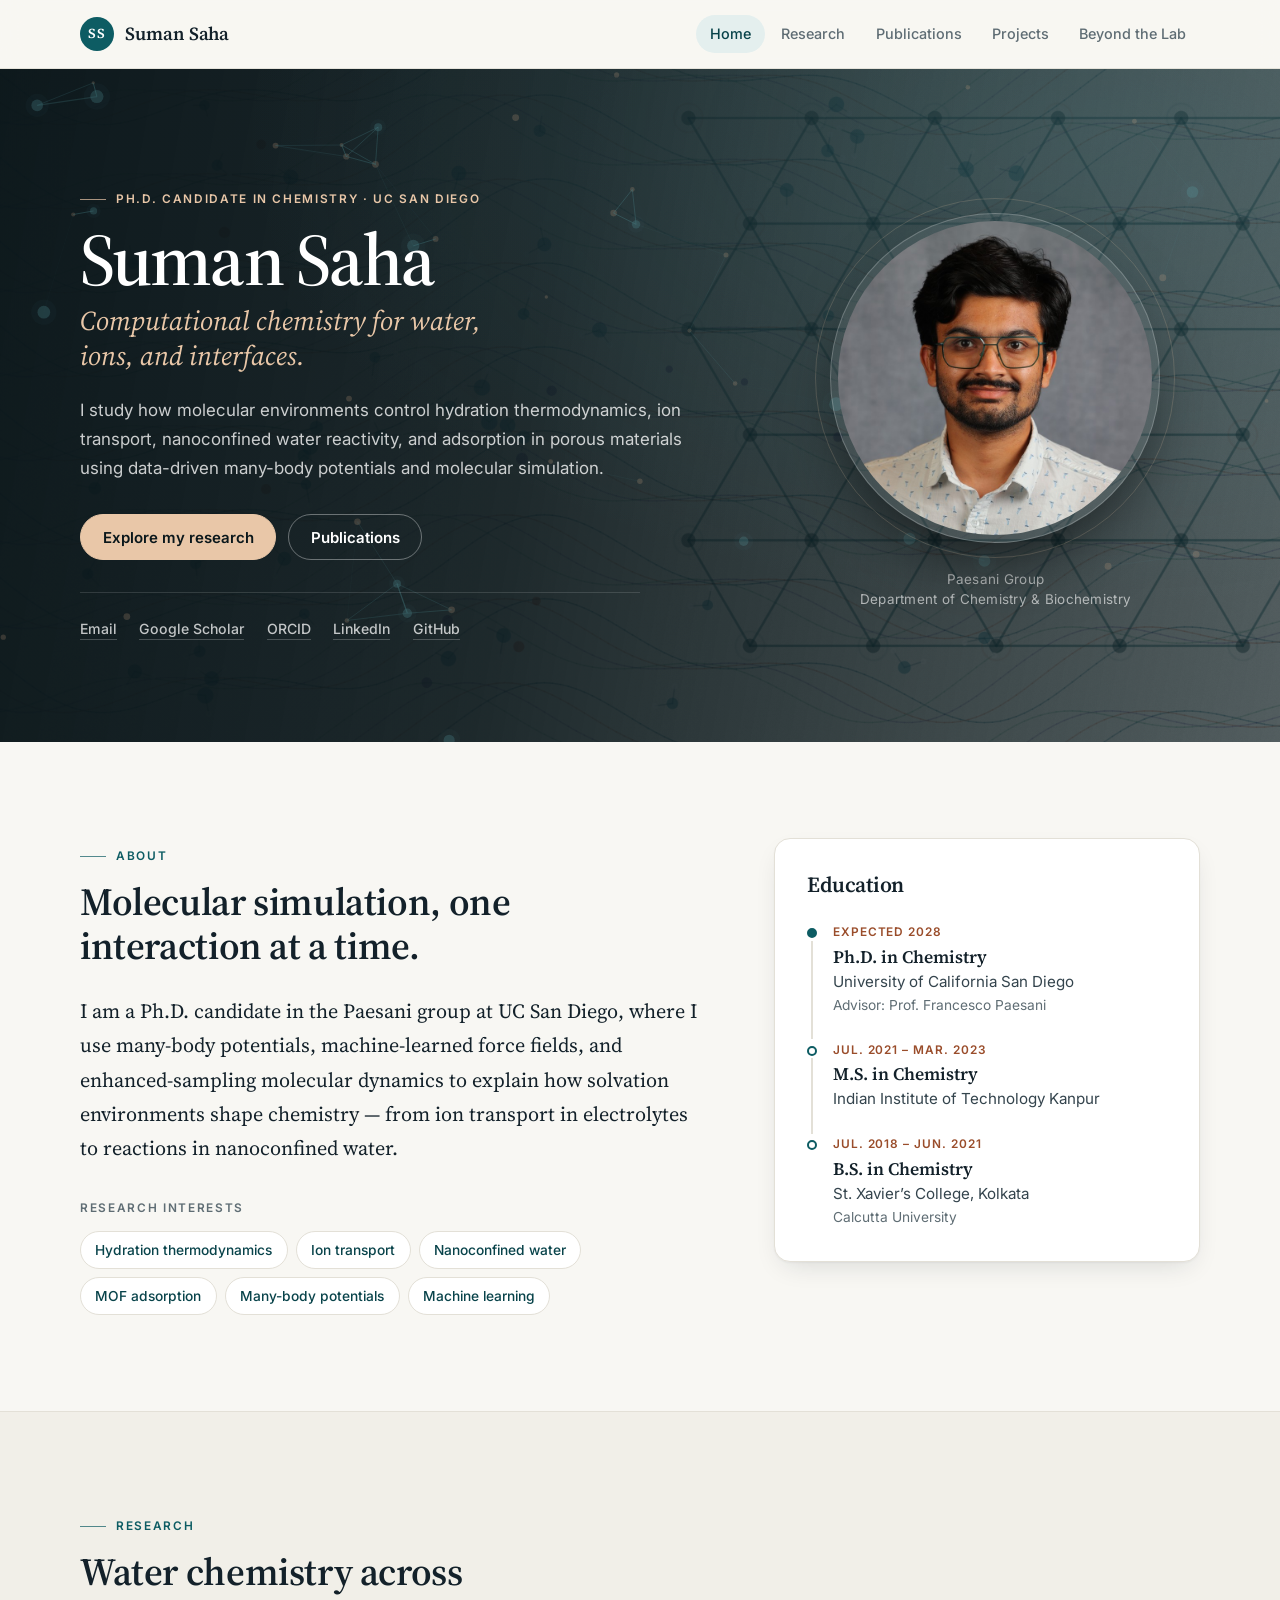
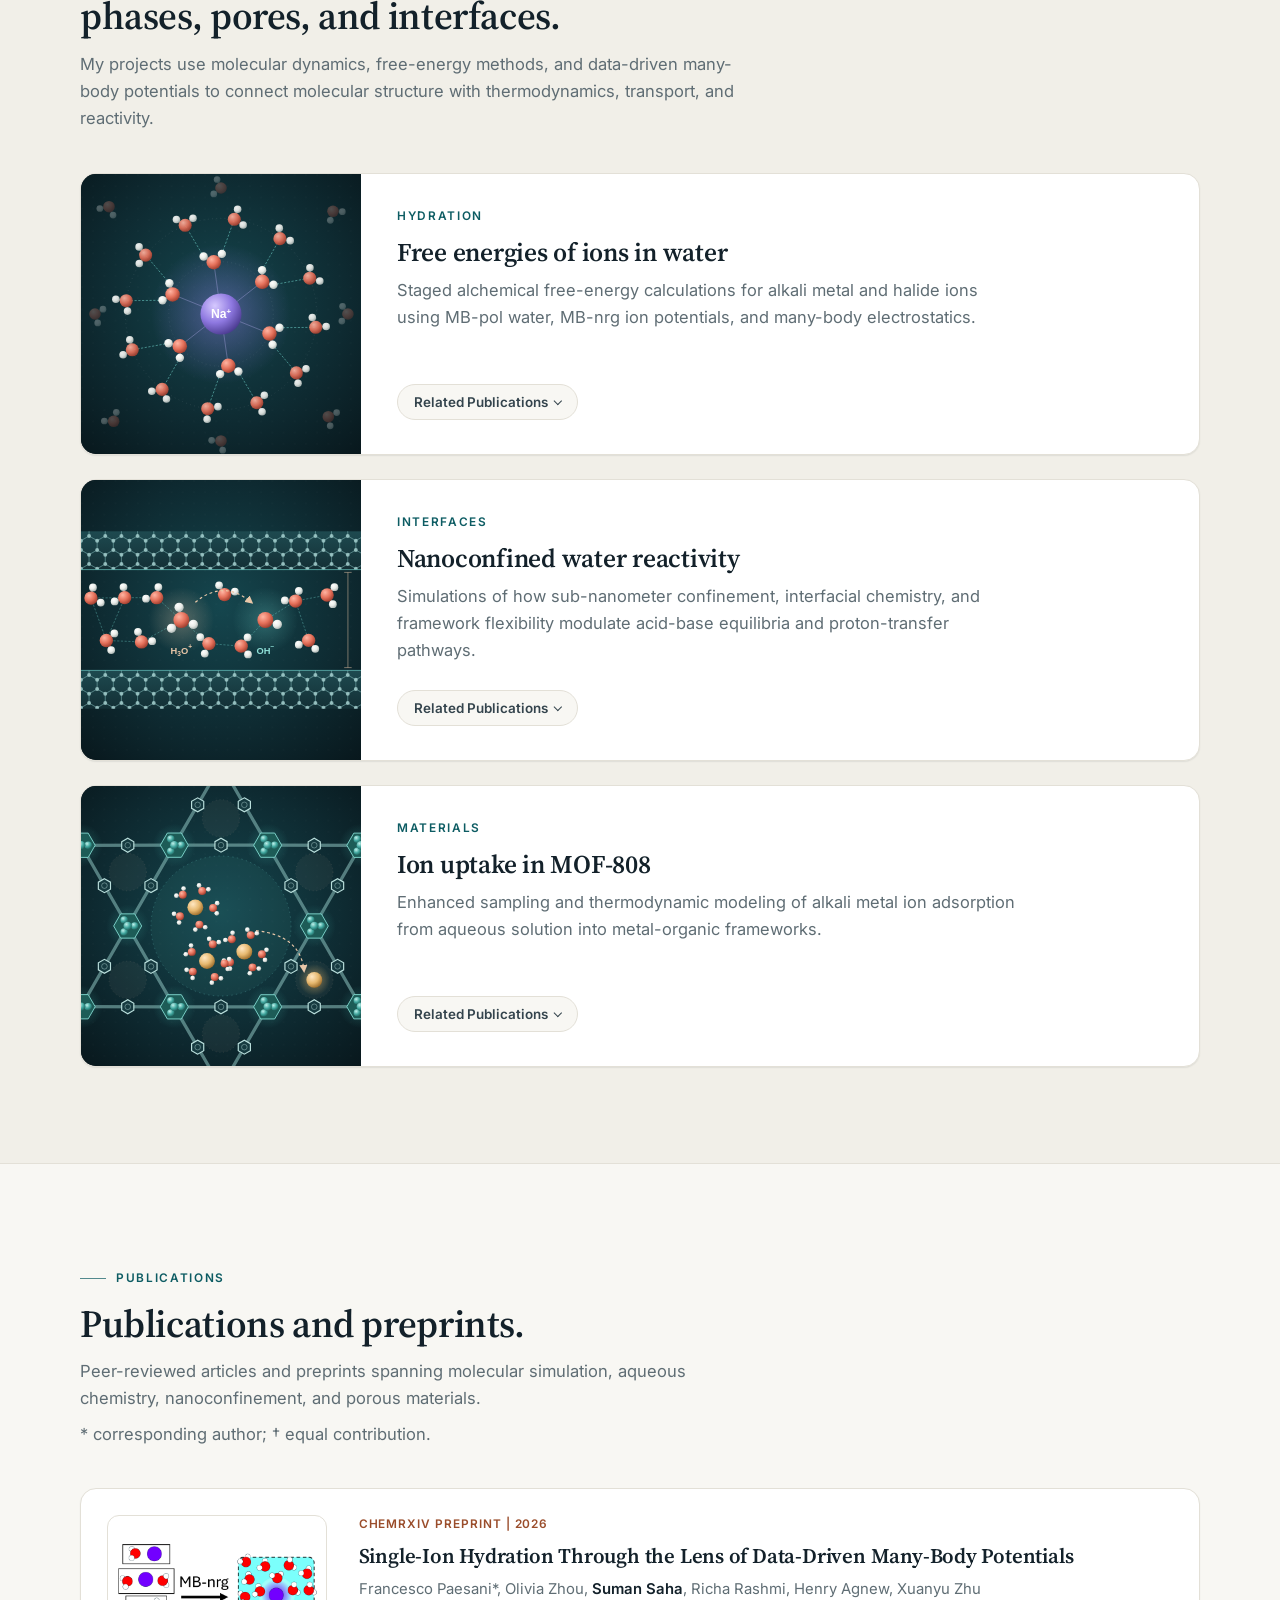
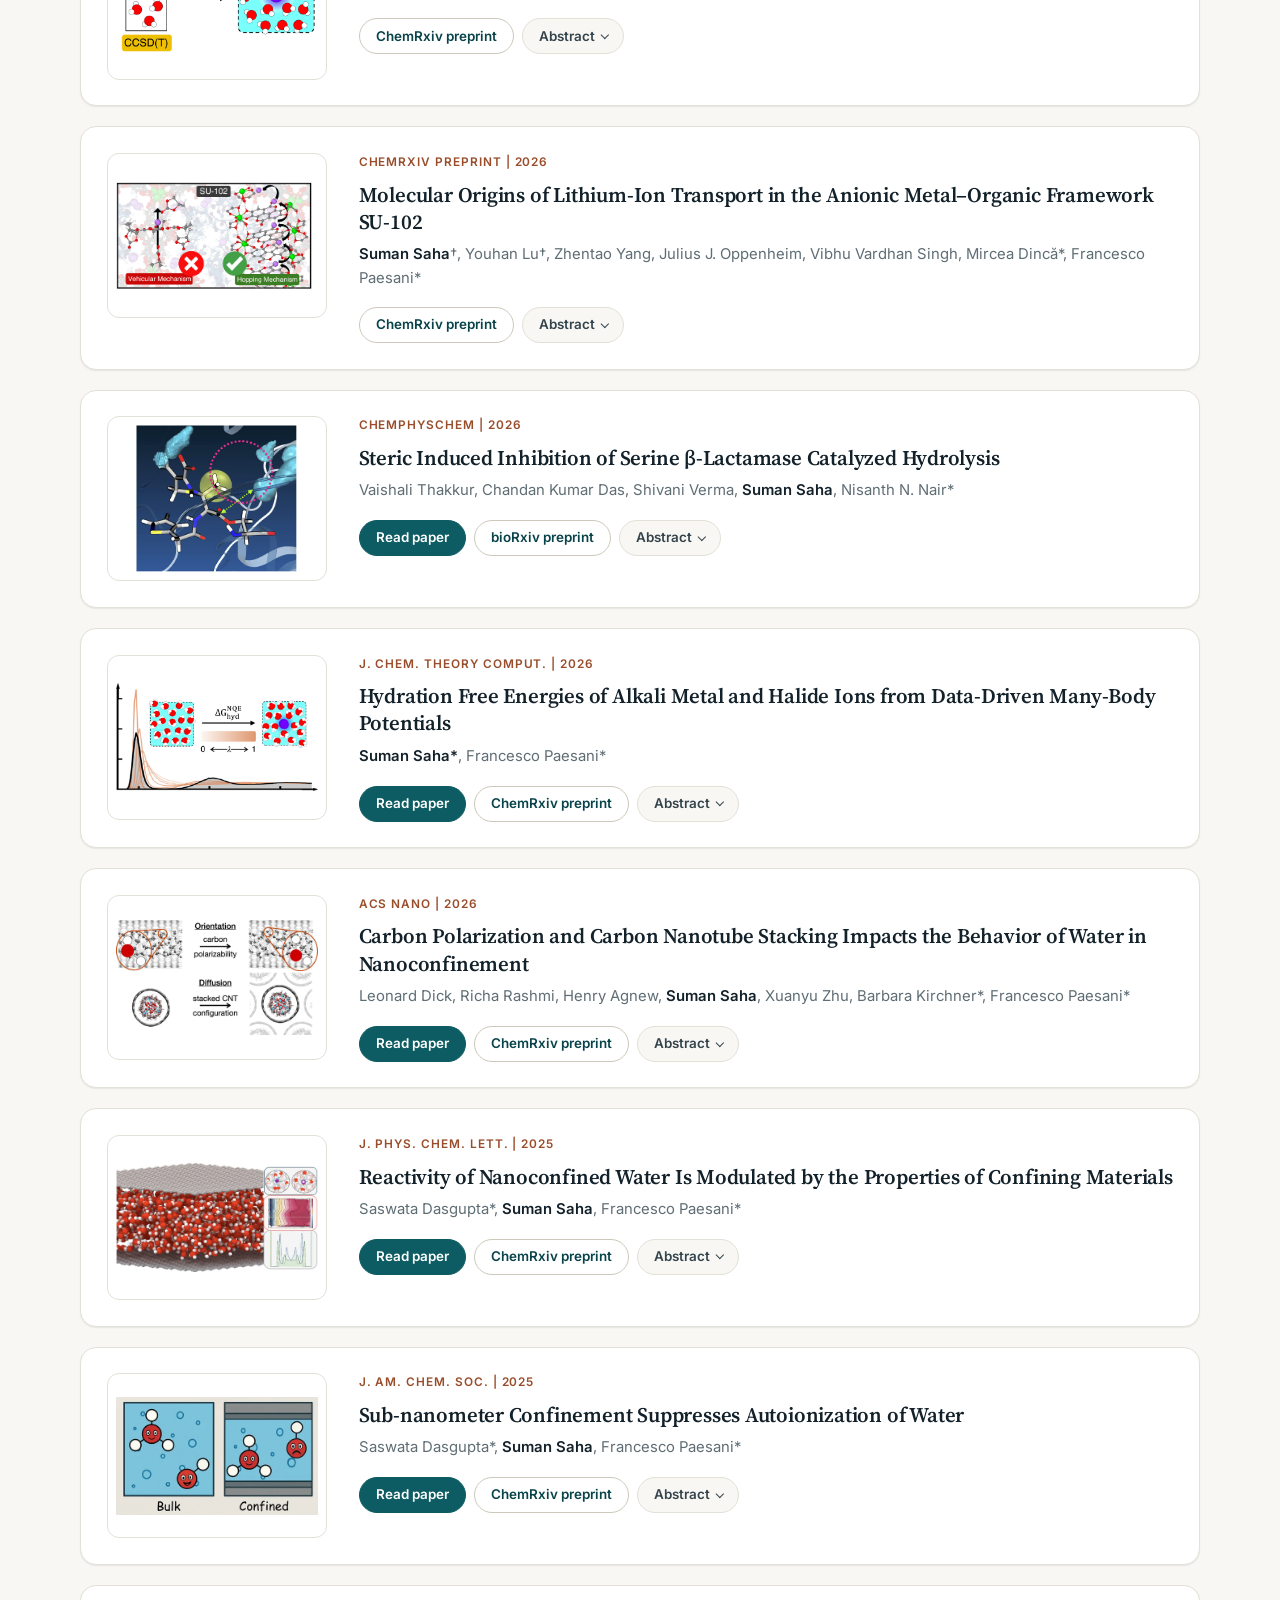
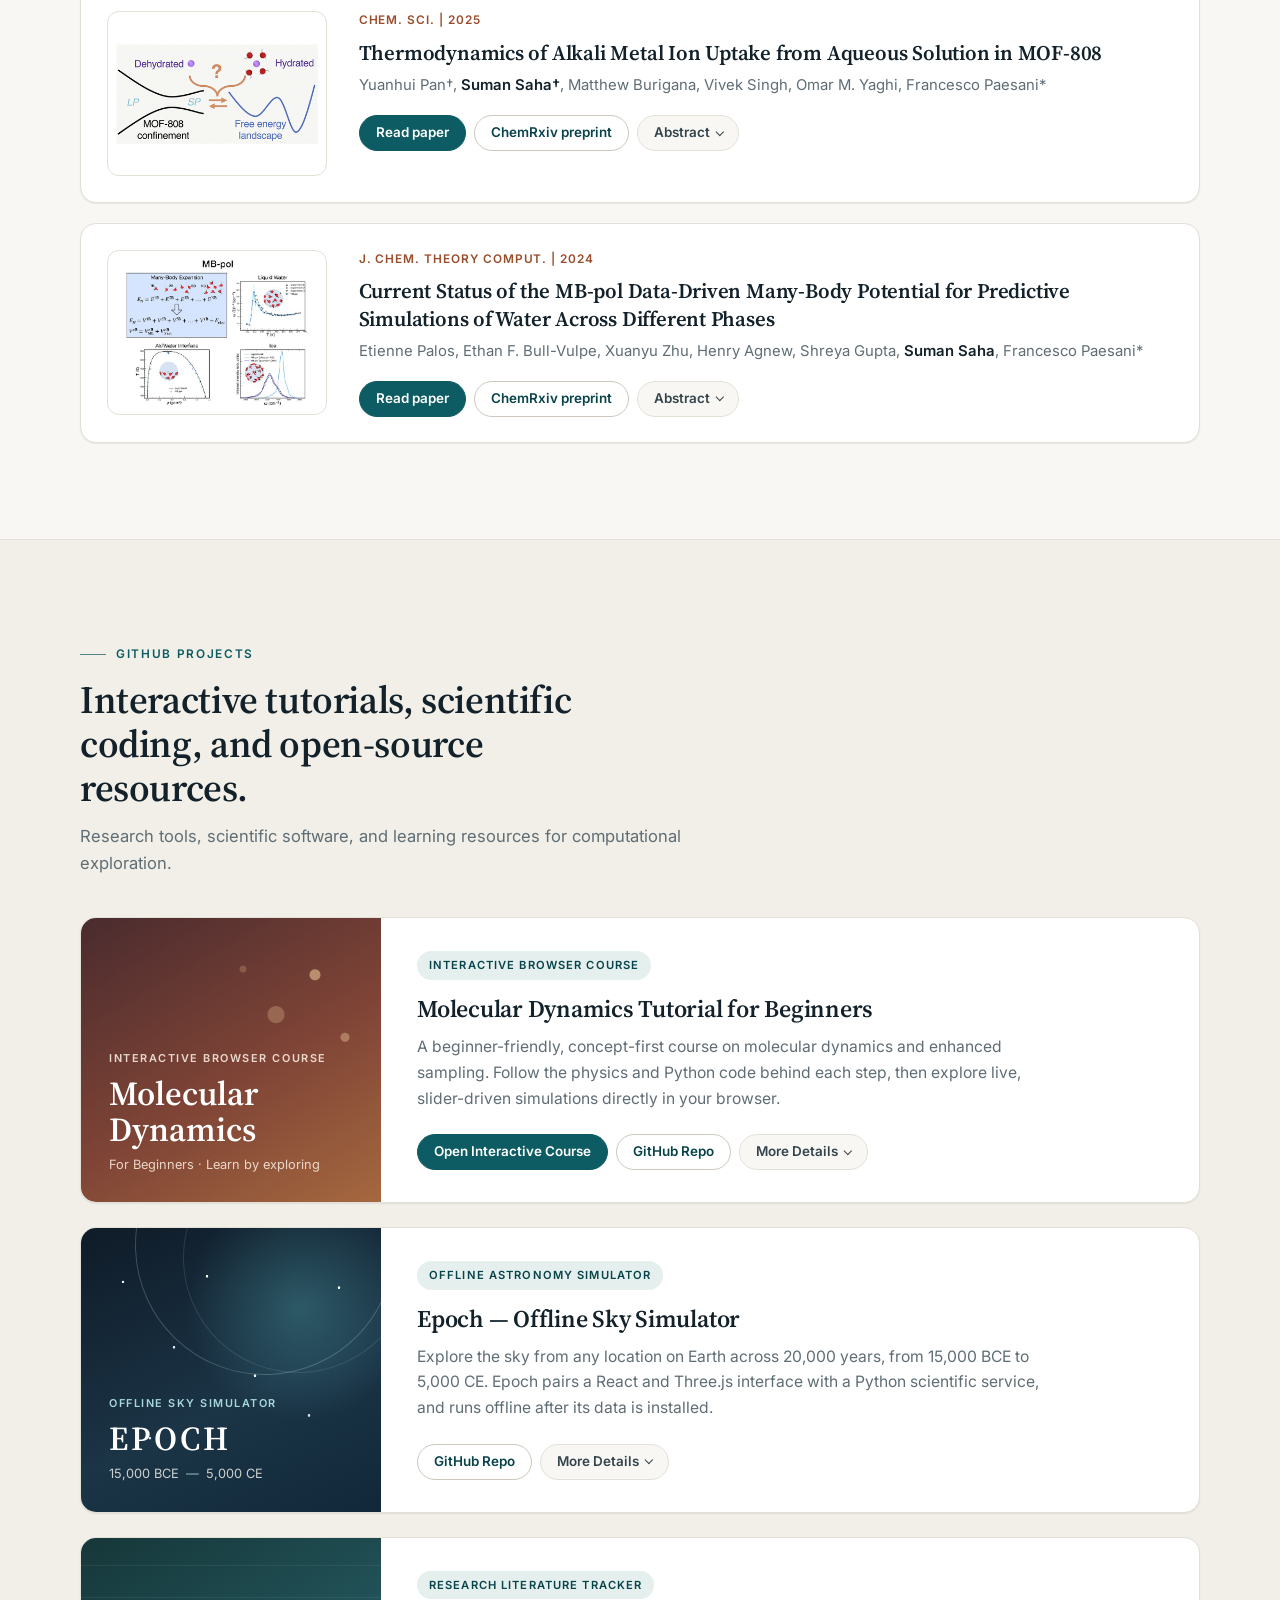
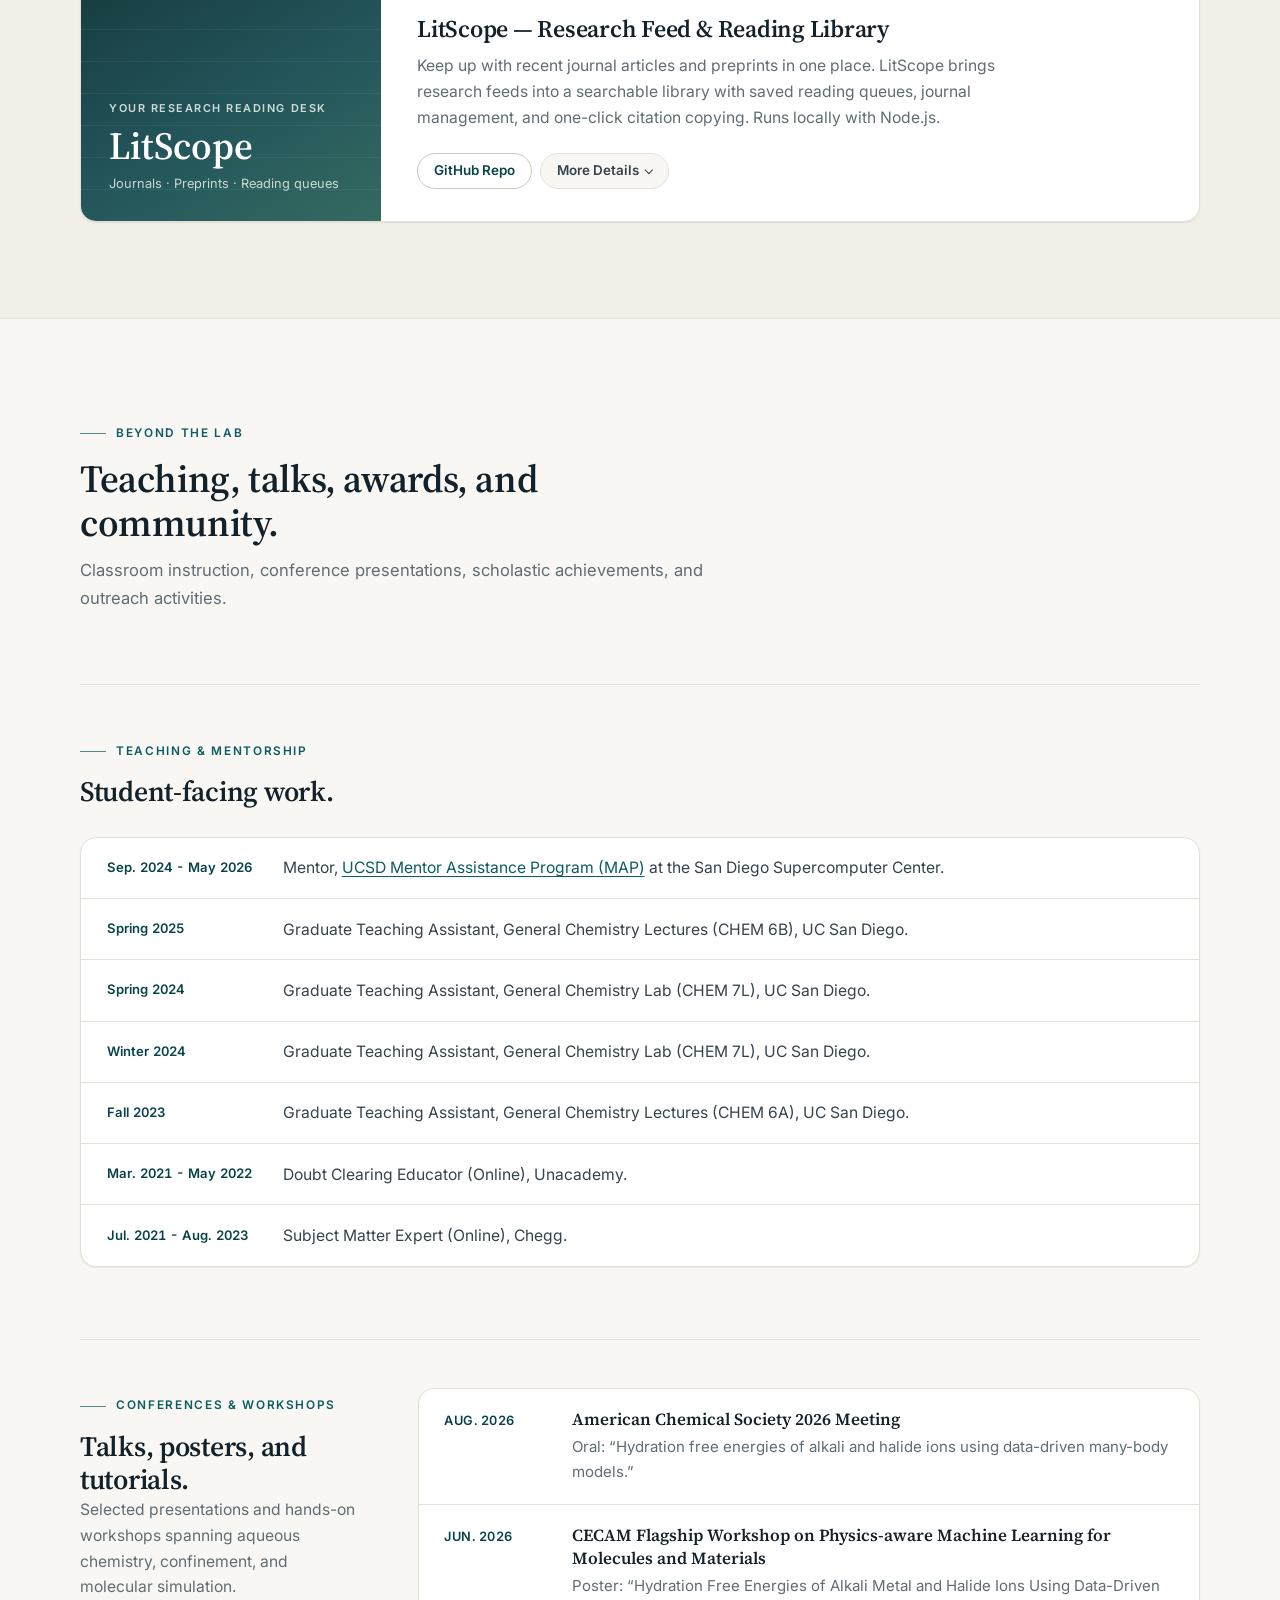
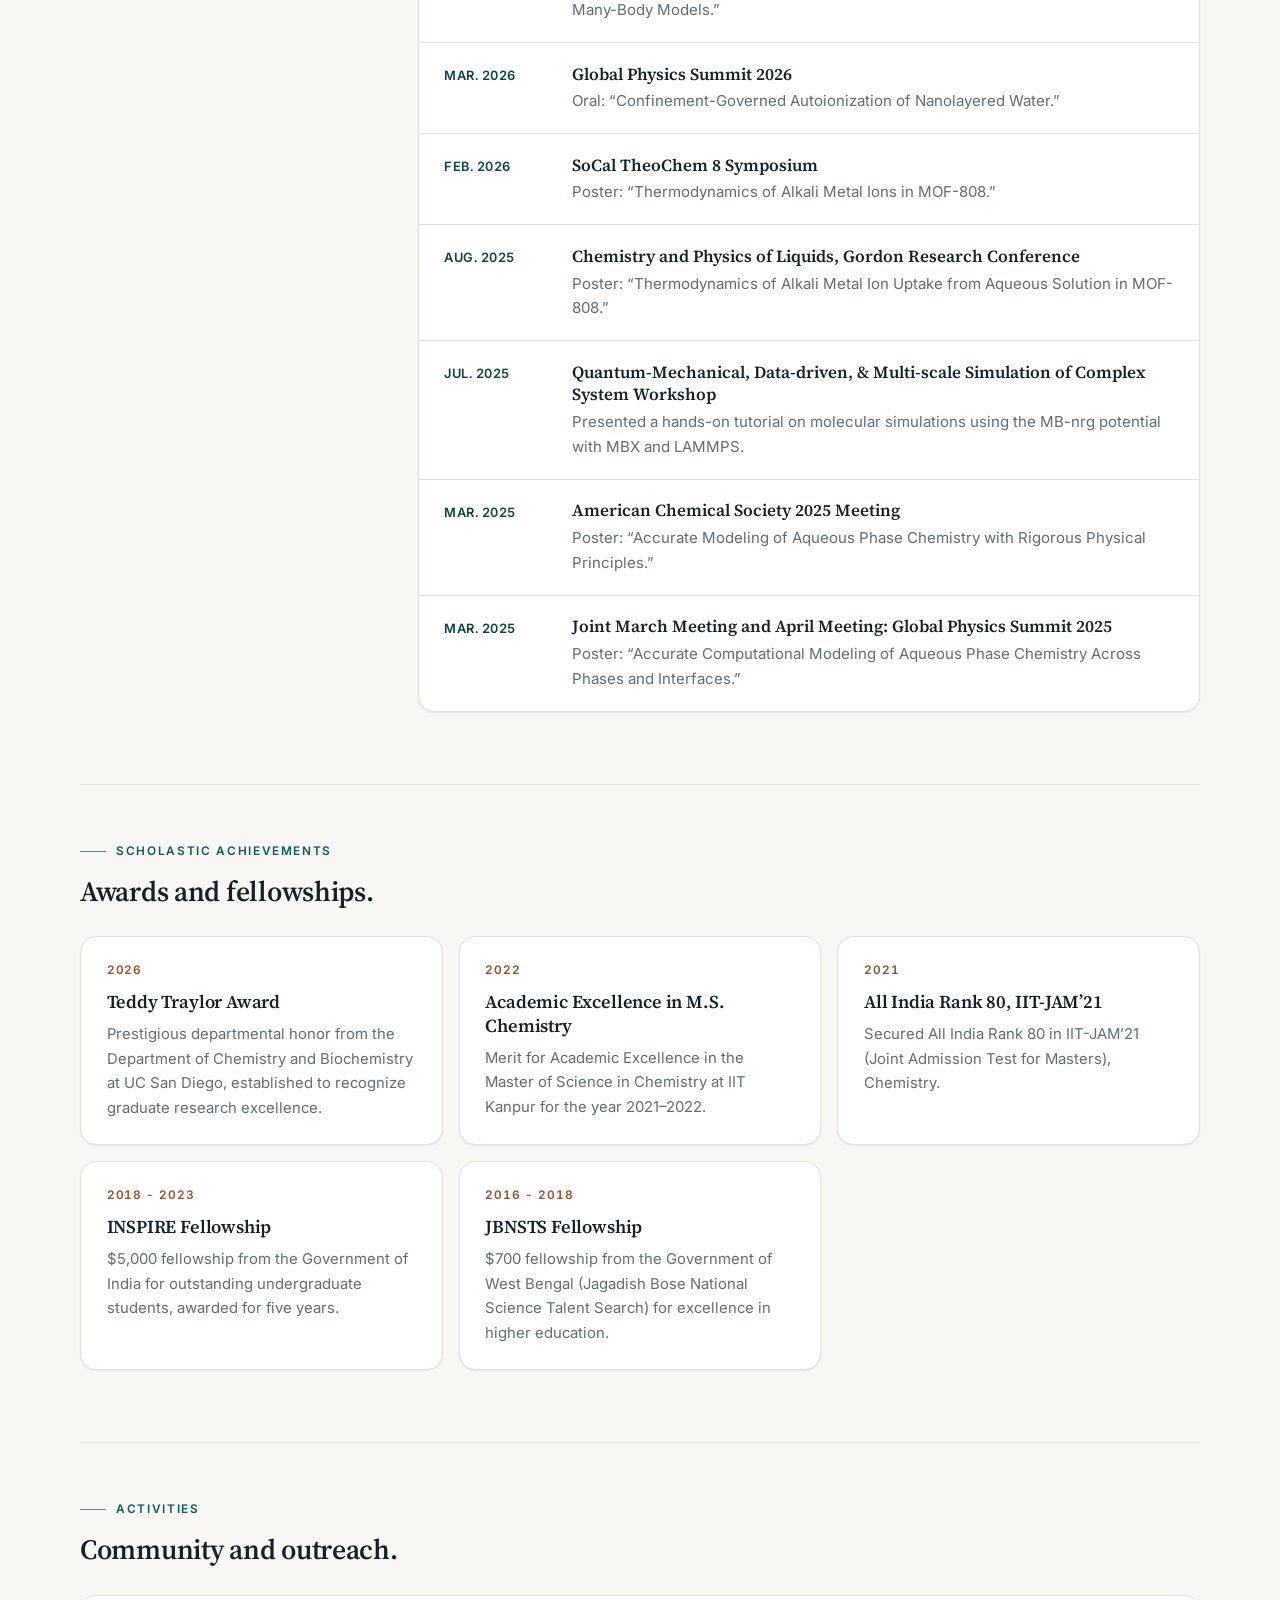
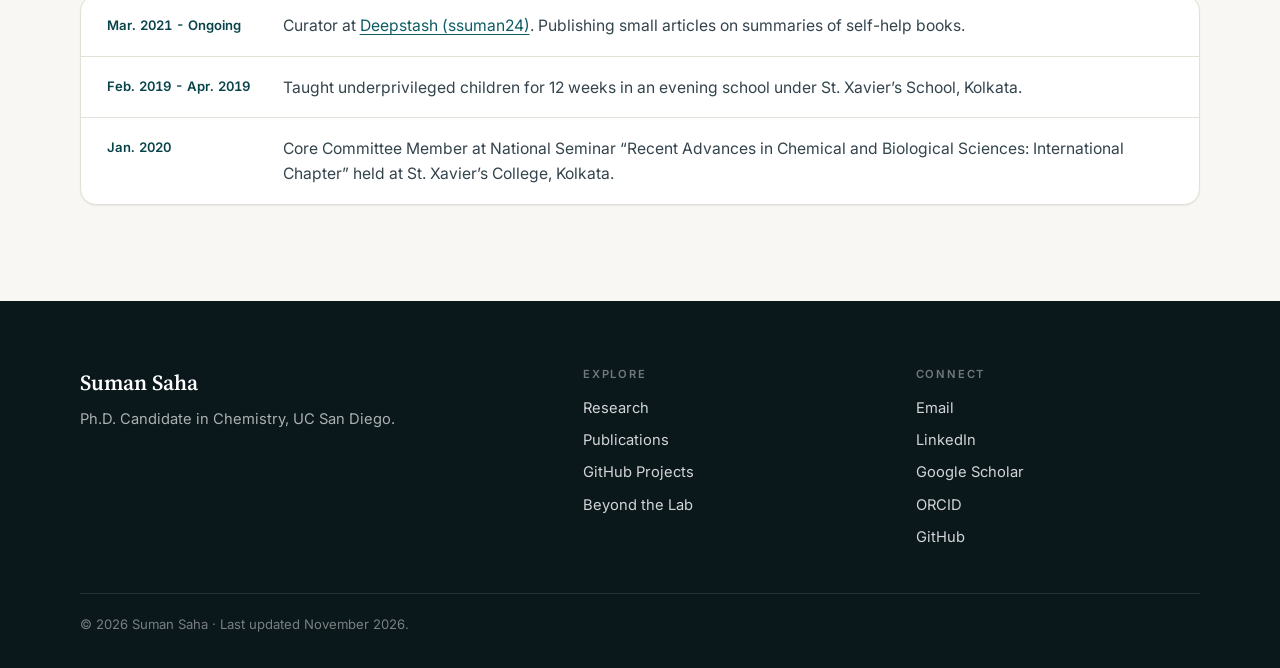
==== commit 65ad1fd5: "Show single-ion hydration preprint on homepage" ====
--- a/index.html
+++ b/index.html
@@ -239,6 +239,22 @@
 
           <div class="publication-section">
             <article class="paper-card reveal-item">
+              <img src="assets/publications/single-ion-hydration.png?v=20261107" alt="Diagram showing CCSD(T) ion–water clusters informing an MB-nrg model for a hydrated ion" loading="lazy" decoding="async" />
+              <div class="paper-body">
+                <span class="paper-meta">ChemRxiv Preprint | 2026</span>
+                <h3 class="paper-title">Single-Ion Hydration Through the Lens of Data-Driven Many-Body Potentials</h3>
+                <p class="summary-authors">Francesco Paesani*, Olivia Zhou, <strong>Suman Saha</strong>, Richa Rashmi, Henry Agnew, Xuanyu Zhu</p>
+                <div class="paper-links">
+                  <a class="paper-link reprint-link" href="https://doi.org/10.26434/chemrxiv.15008896/v2" target="_blank" rel="noreferrer">ChemRxiv preprint</a>
+                  <button class="abstract-toggle" type="button" aria-expanded="false" aria-controls="abstract-9">Abstract</button>
+                </div>
+                <div class="paper-abstract" id="abstract-9">
+                  <p>Single-ion hydration provides a stringent test of molecular models because local ion–water interactions, collective polarization, nuclear quantum effects, and long-range electrostatics all contribute to experimentally measurable structure, spectra, and thermodynamics. Here we discuss how data-driven many-body potentials, in particular MB-pol for water and MB-nrg for hydrated ions, provide a physically transparent route from correlated electronic structure data to predictive simulations of ion hydration from clusters to bulk water and aqueous interfaces. We emphasize how this framework transforms single-ion hydration from a parameterization problem into a hierarchy of many-body observables, and we outline opportunities for connecting simulations directly with interfacial spectroscopy, hydration free energies, and complex electrolyte environments.</p>
+                </div>
+              </div>
+            </article>
+
+            <article class="paper-card reveal-item">
               <img src="assets/publications/su102-lithium-transport.png?v=20261017" alt="TOC illustration contrasting vehicular lithium-ion transport with hopping through SU-102" loading="lazy" decoding="async" />
               <div class="paper-body">
                 <span class="paper-meta">ChemRxiv Preprint | 2026</span>
@@ -625,7 +641,7 @@
           <a href="https://github.com/24ssuman" target="_blank" rel="noreferrer">GitHub</a>
         </nav>
       </div>
-      <p class="footer-meta">&copy; 2026 Suman Saha &middot; Last updated October 2026.</p>
+      <p class="footer-meta">&copy; 2026 Suman Saha &middot; Last updated November 2026.</p>
     </footer>
     <script src="assets/animation.js?v=20261107"></script>
   </body>
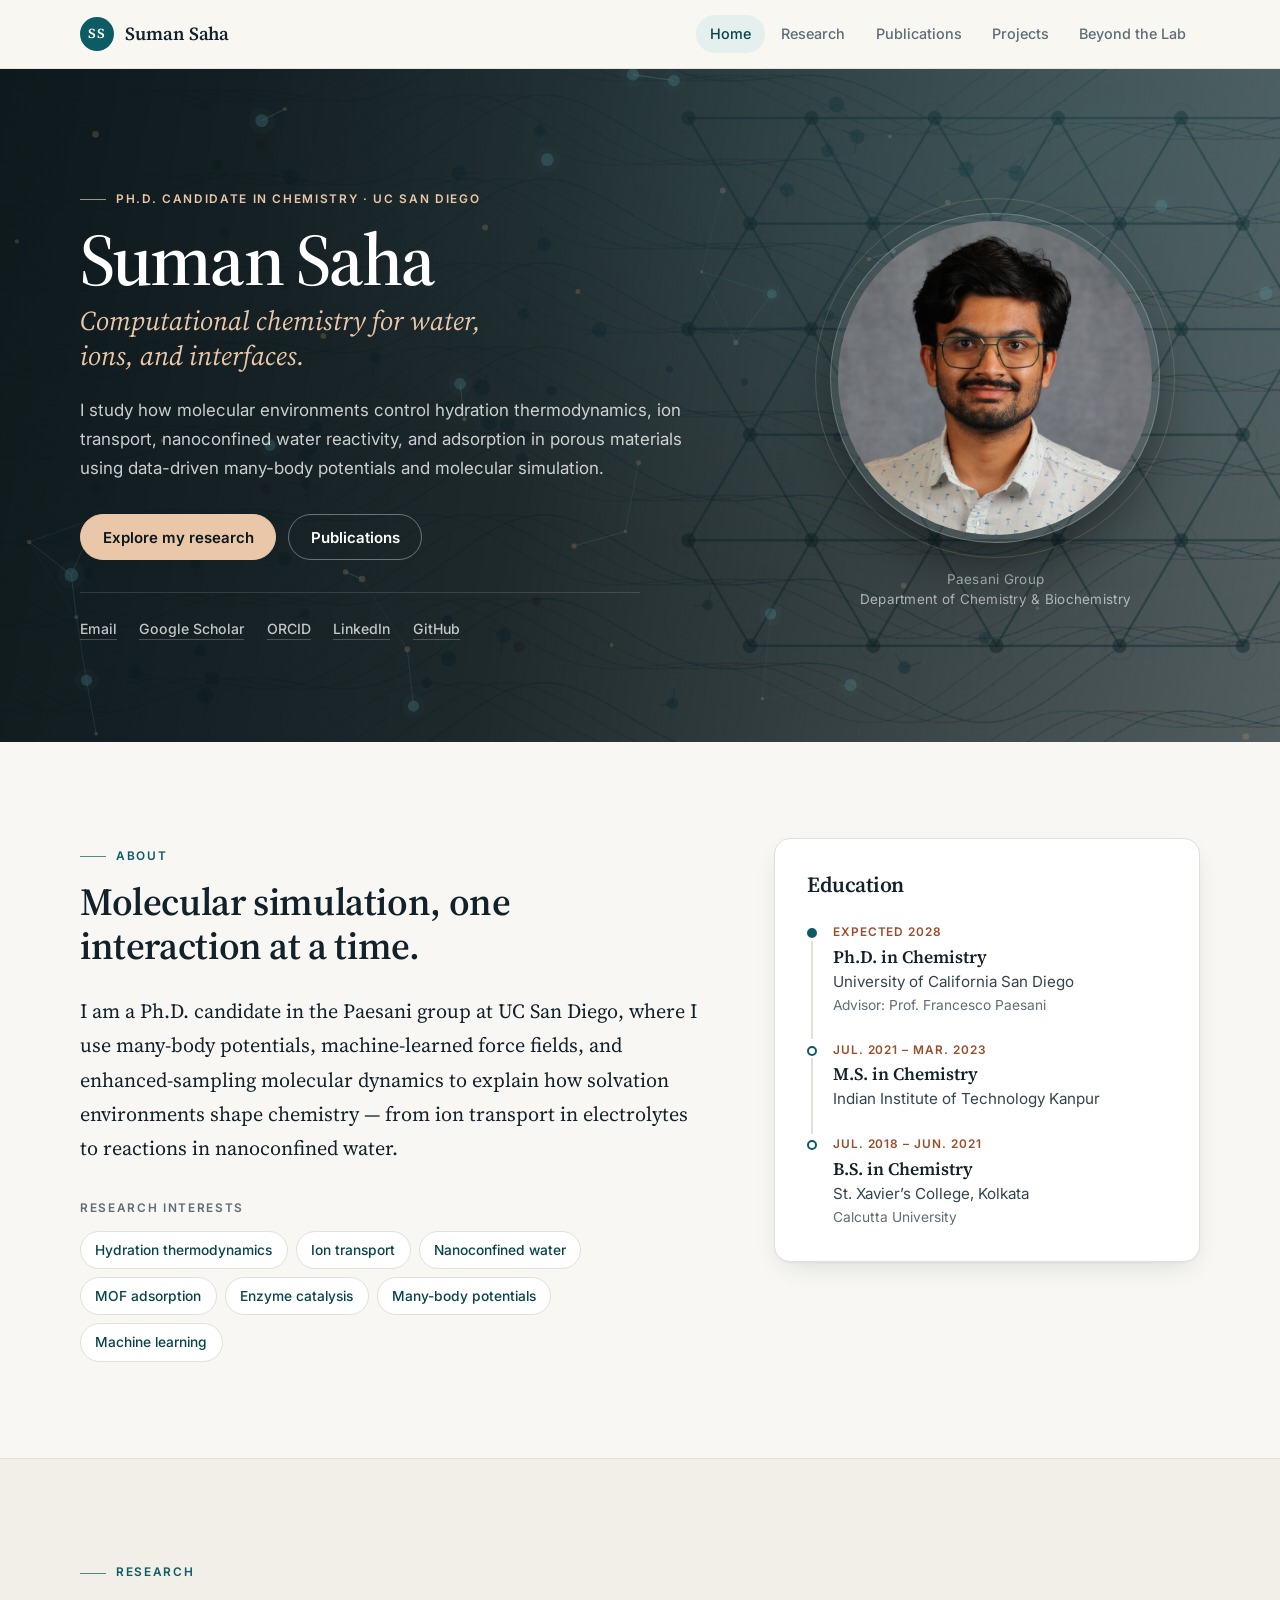
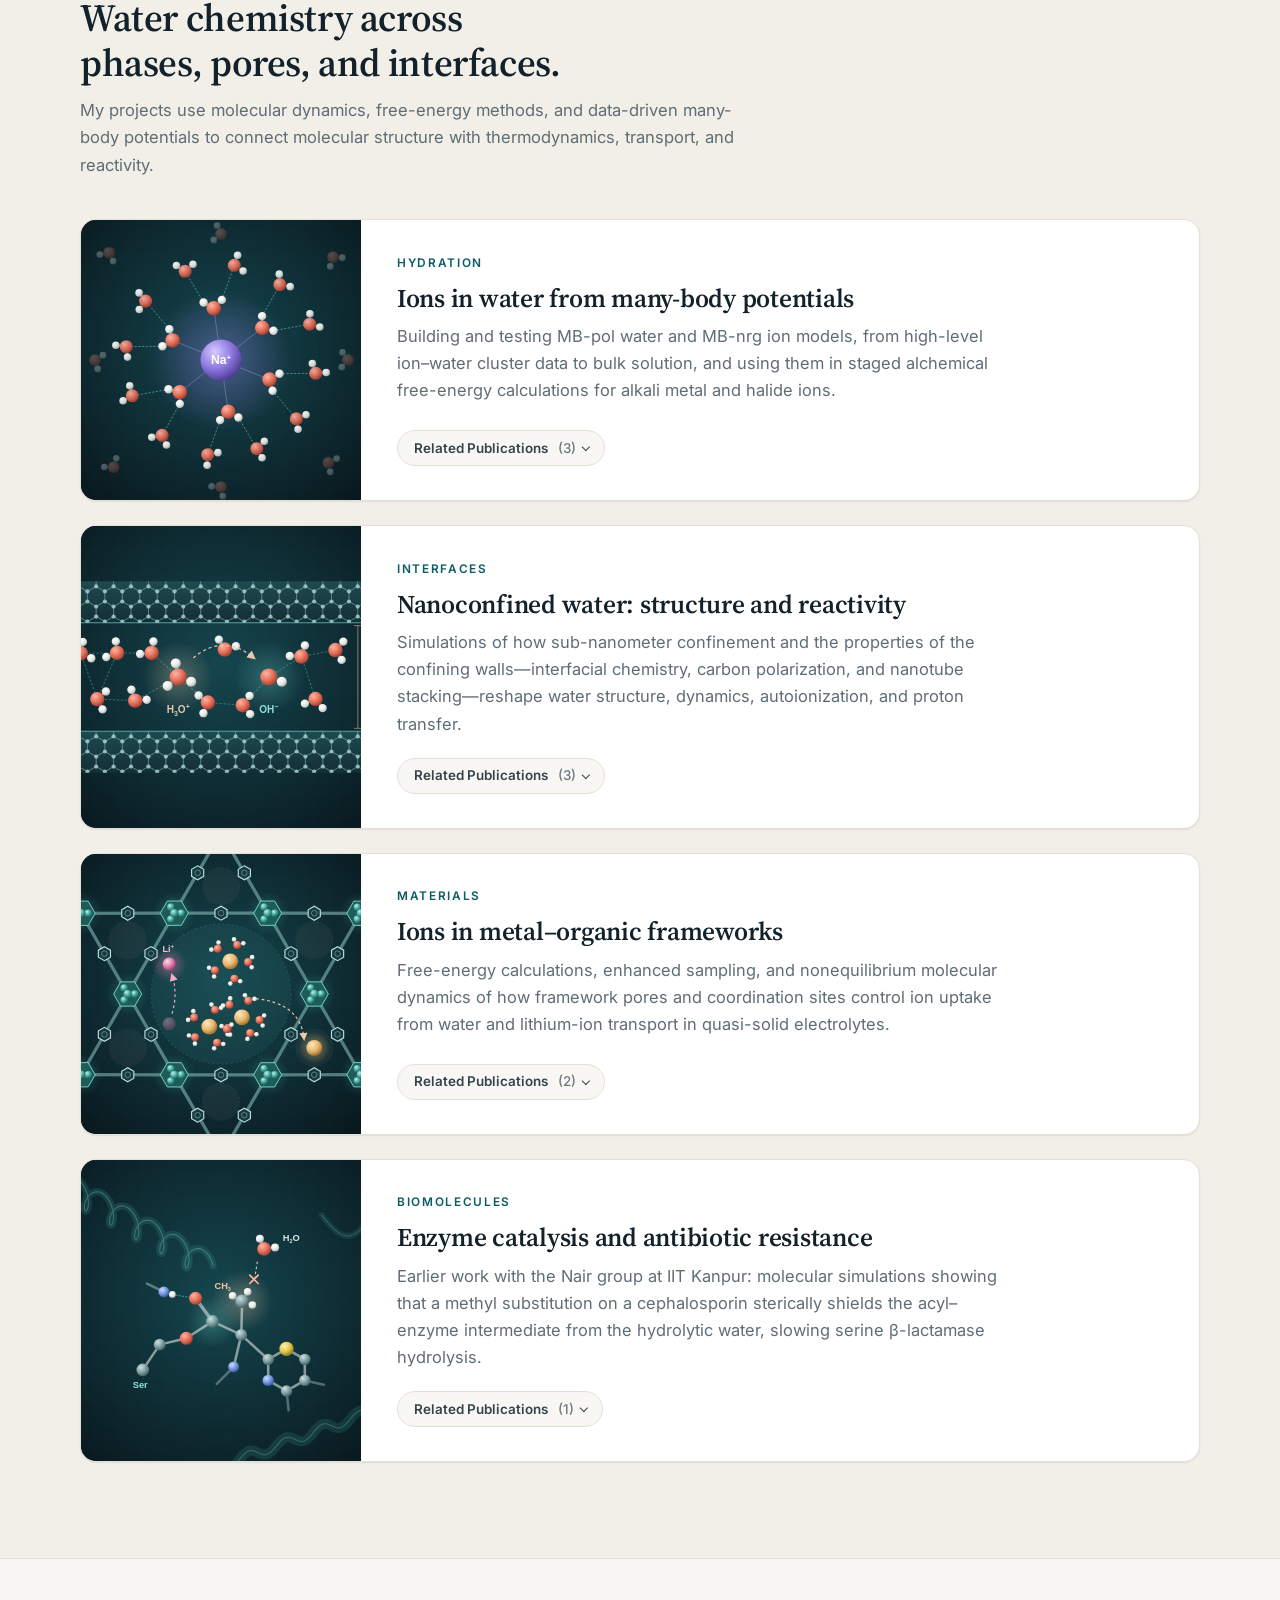
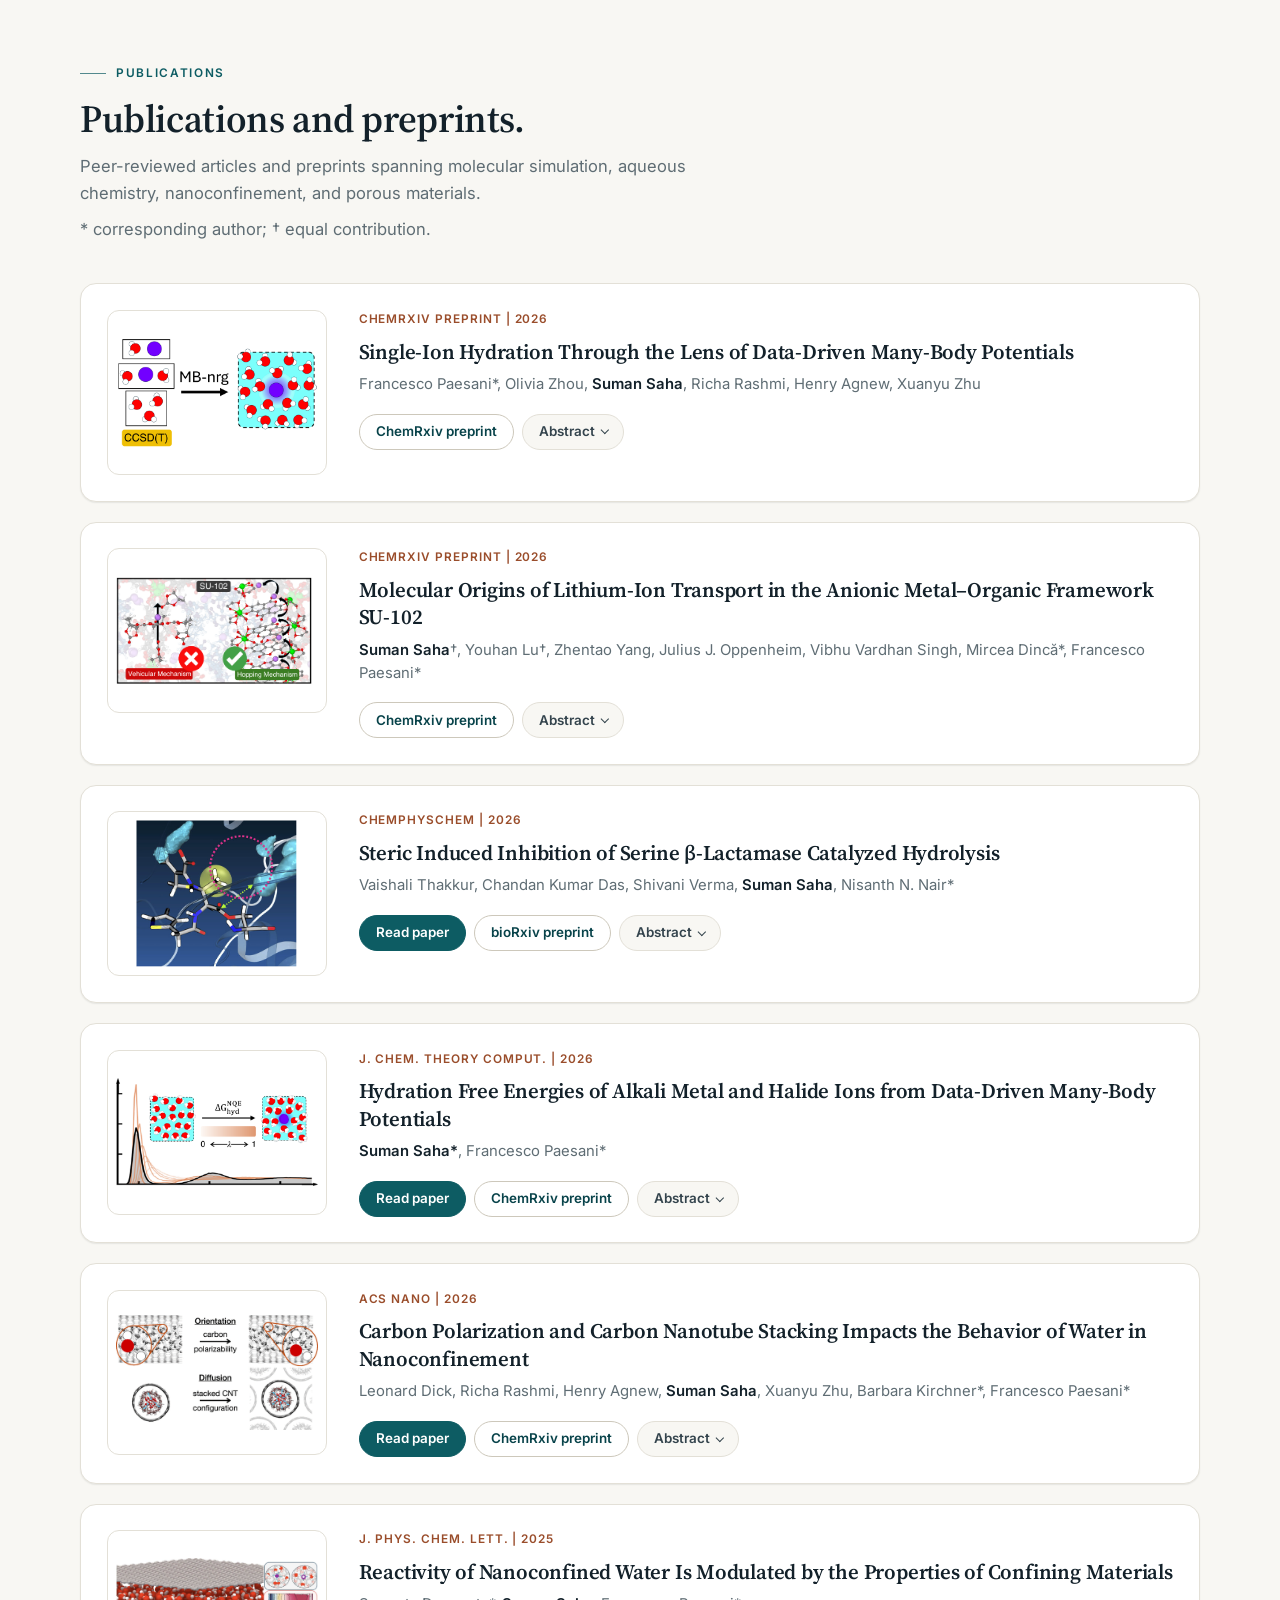
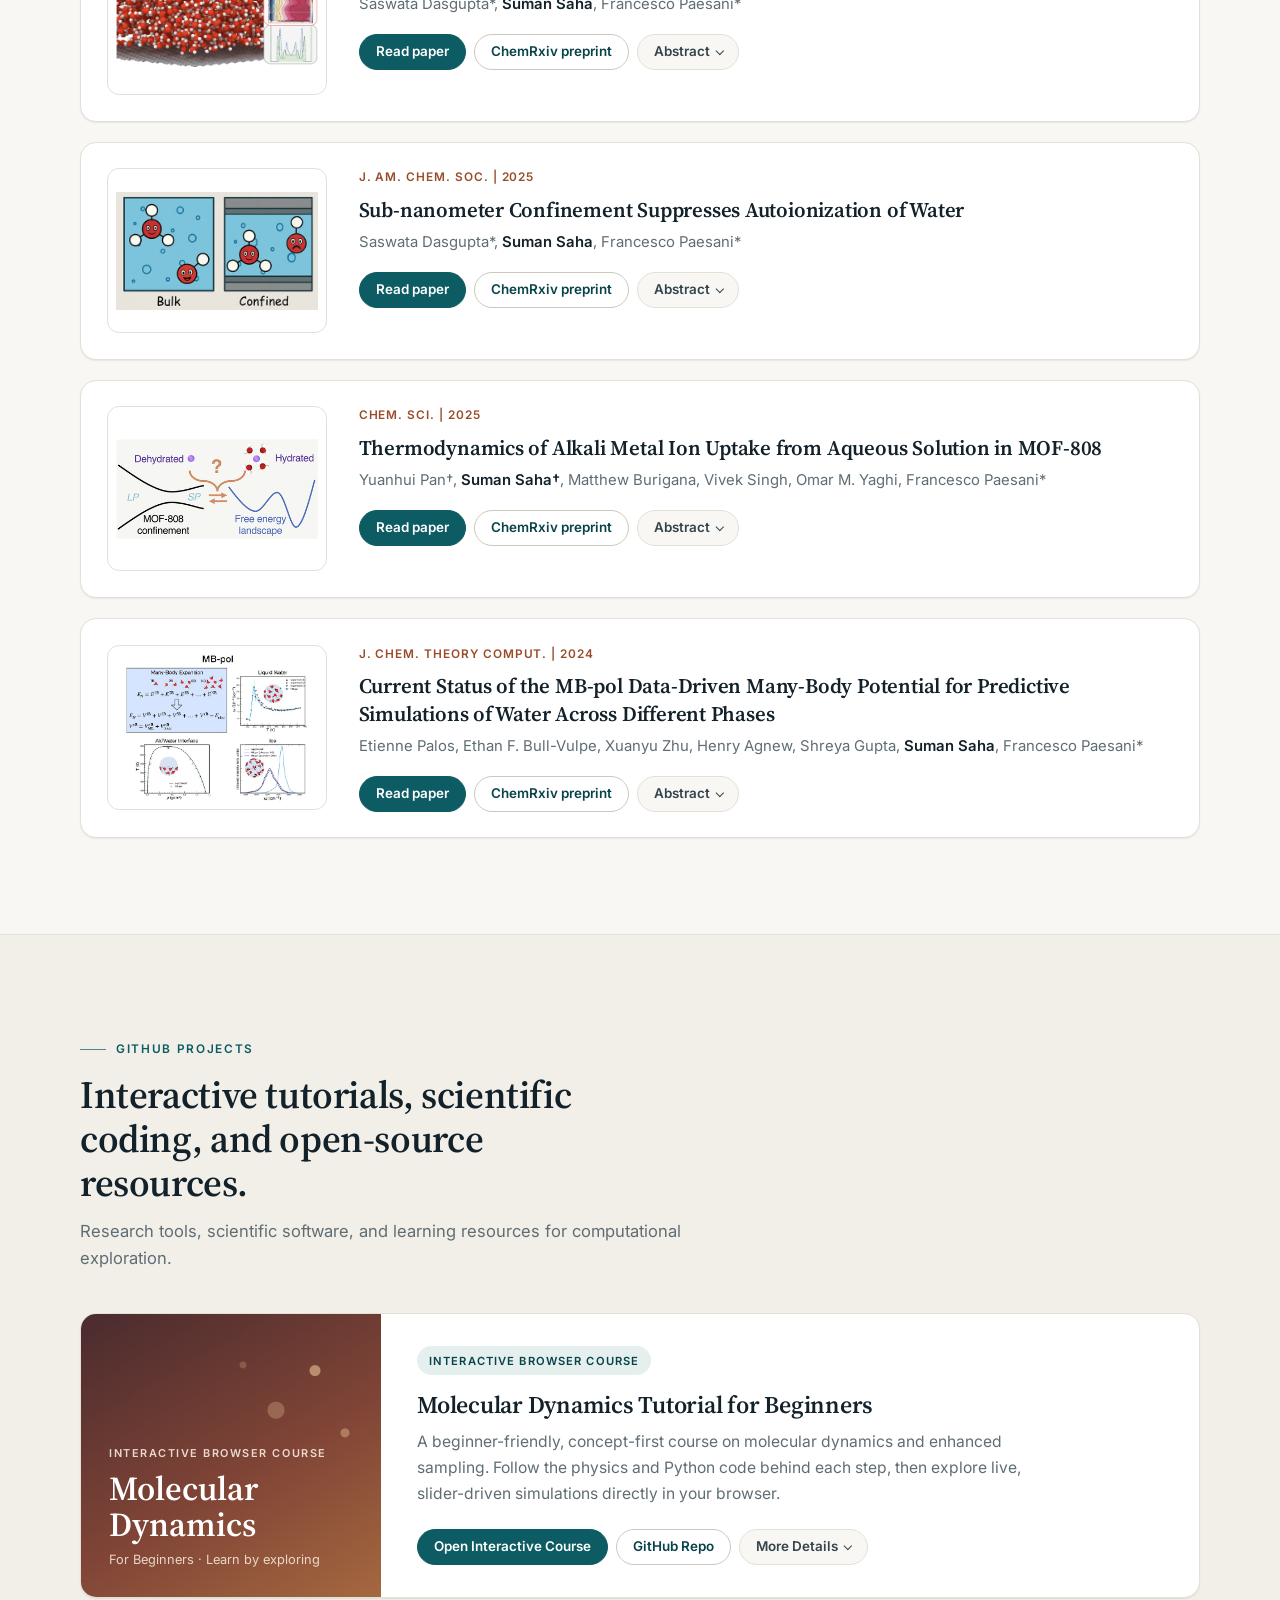
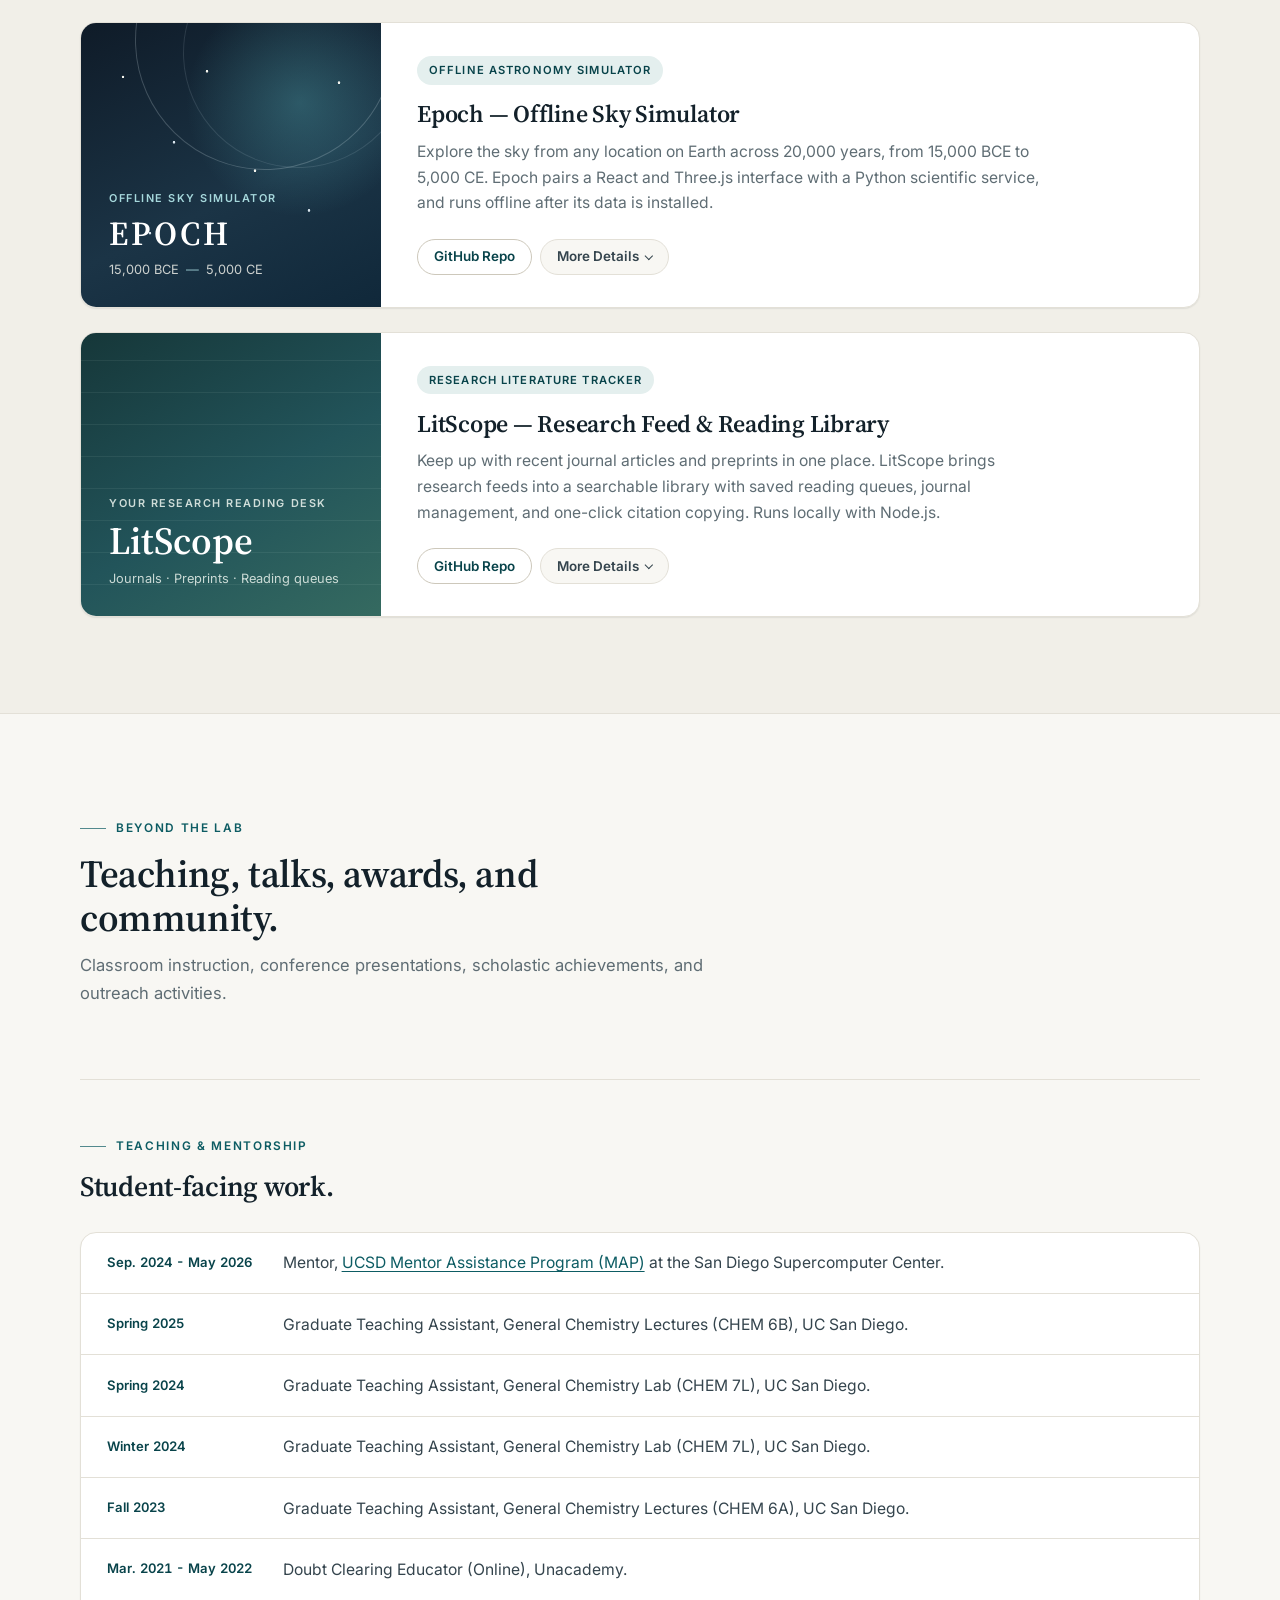
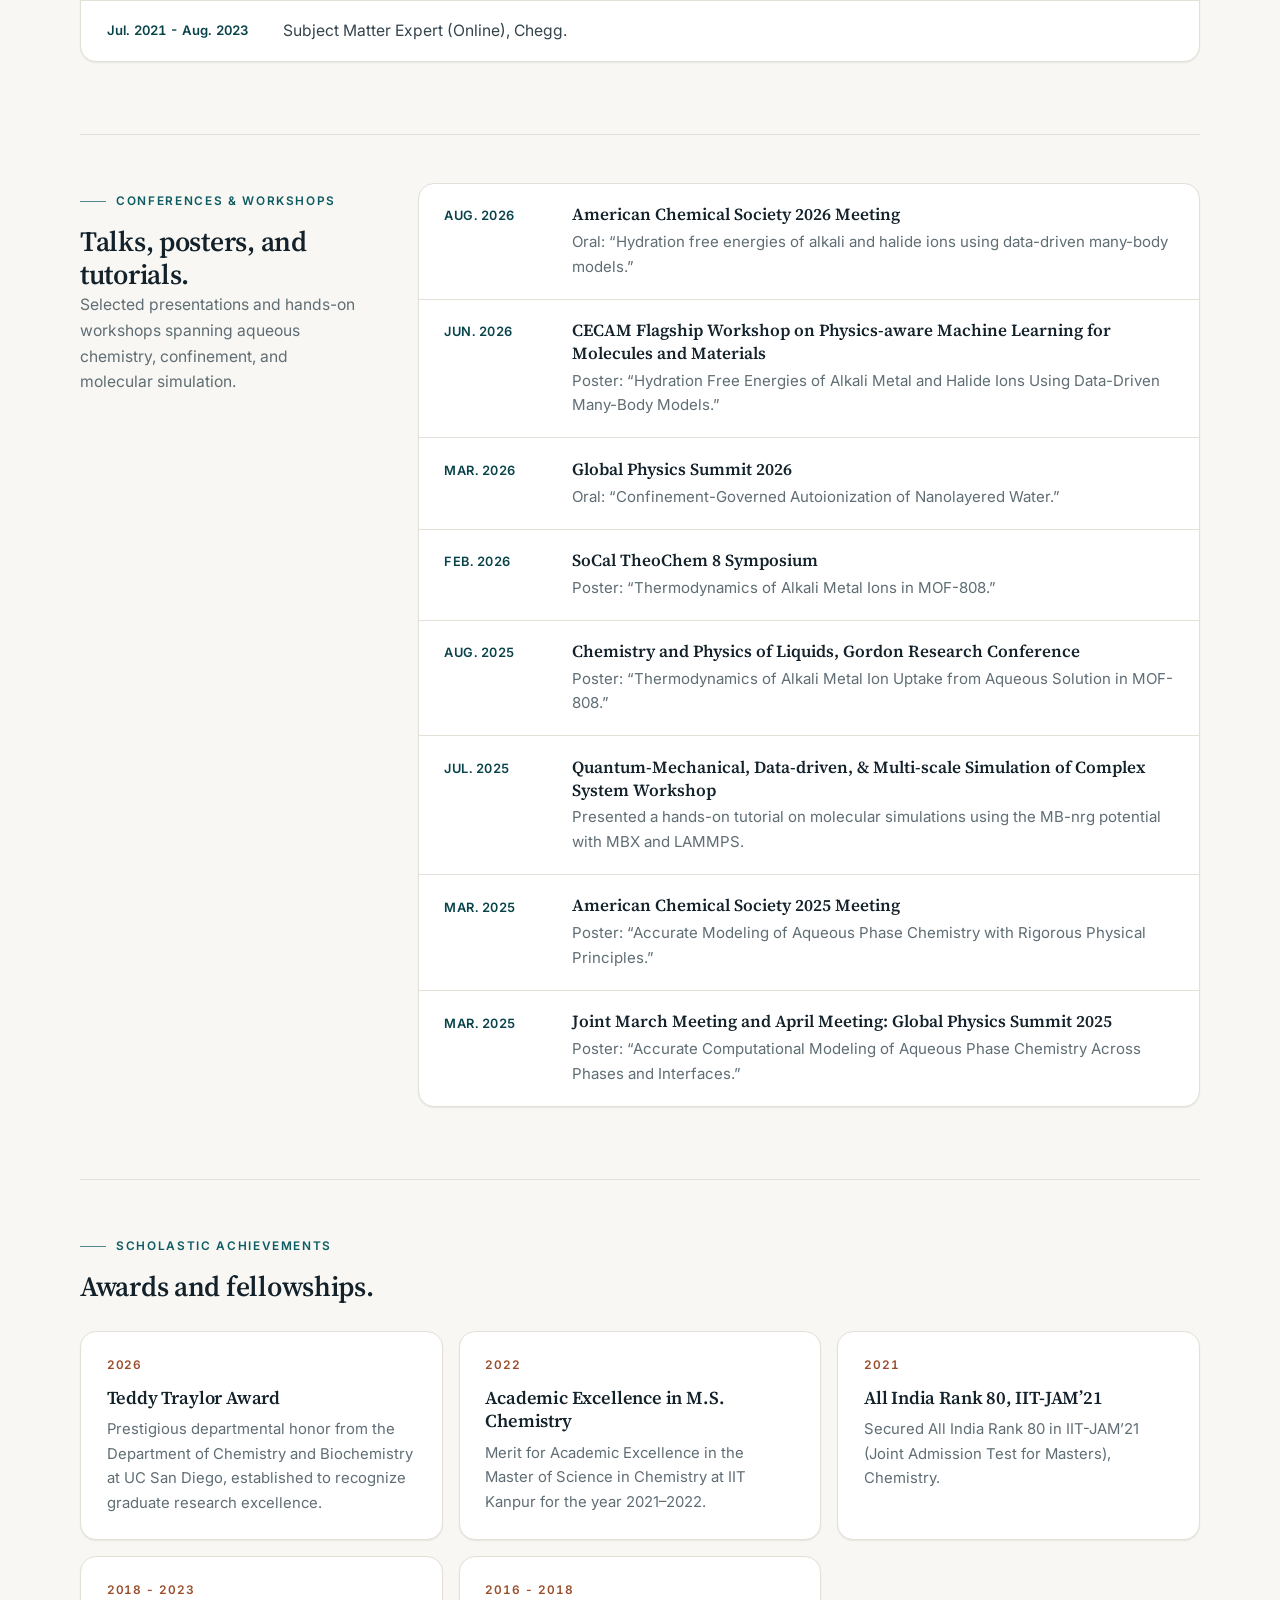
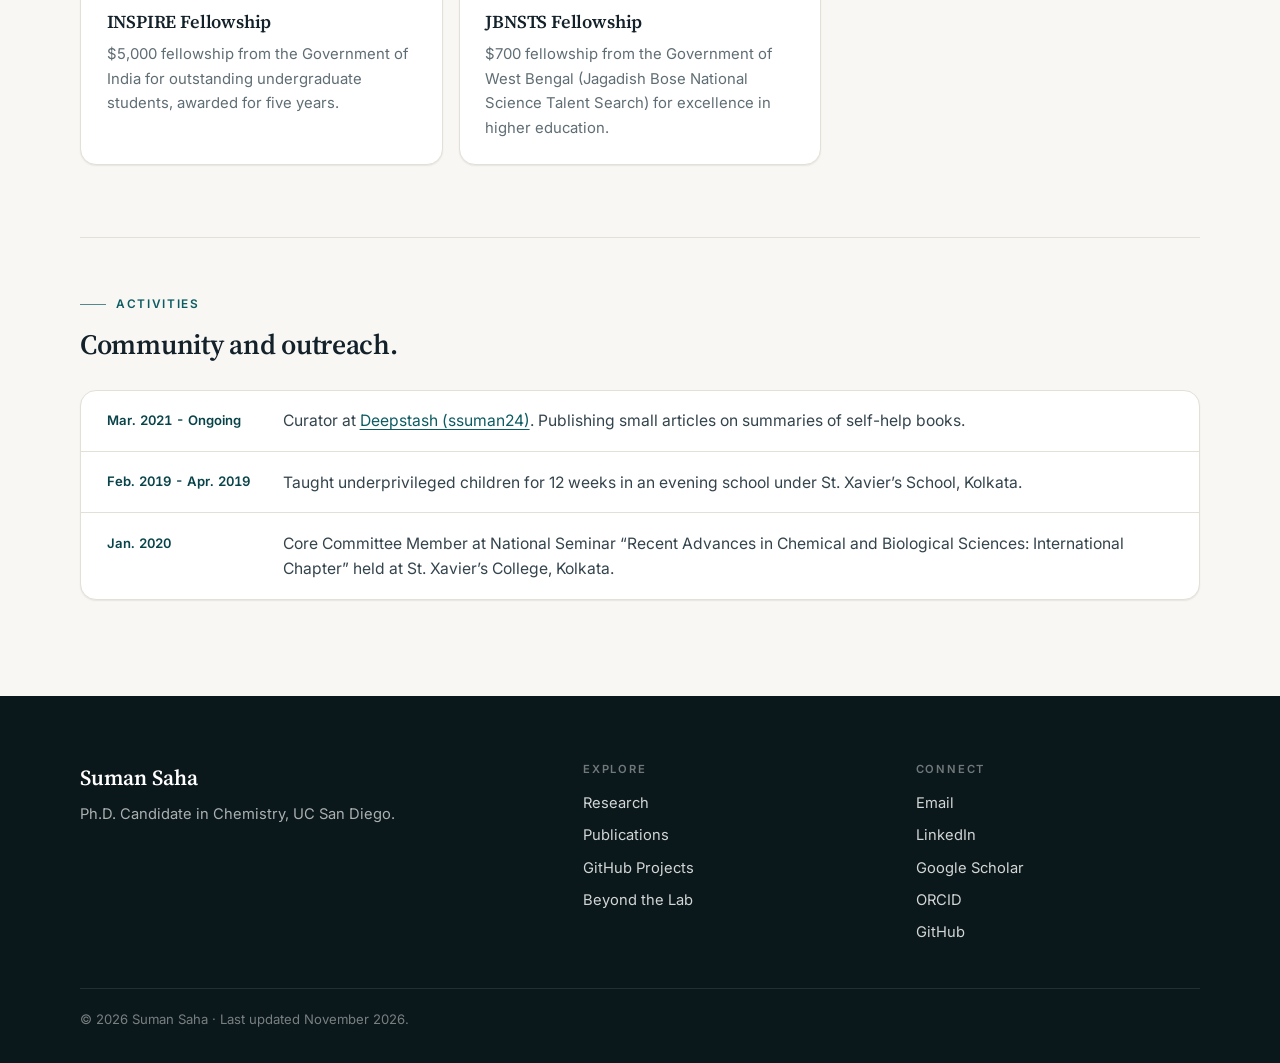
==== commit ac23a4a8: "Refresh research cards and related publications" ====
--- a/index.html
+++ b/index.html
@@ -20,7 +20,7 @@
     />
     <meta property="og:type" content="website" />
     <meta property="og:title" content="Suman Saha | Computational Chemistry" />
-    <meta property="og:description" content="Ph.D. candidate at UC San Diego studying hydration thermodynamics, ion transport, nanoconfined water, and MOF adsorption with data-driven many-body potentials." />
+    <meta property="og:description" content="Ph.D. candidate at UC San Diego studying ion hydration, nanoconfined water, and ion uptake and transport in metal&ndash;organic frameworks with data-driven many-body potentials and molecular simulation." />
     <meta property="og:image" content="assets/suman-portrait.jpg" />
     <meta name="twitter:card" content="summary_large_image" />
     <link rel="icon" type="image/svg+xml" href="favicon.svg" />
@@ -31,7 +31,7 @@
       href="https://fonts.googleapis.com/css2?family=Inter:wght@400;500;600;700&family=Source+Serif+4:ital,opsz,wght@0,8..60,400;0,8..60,600;0,8..60,700;1,8..60,400&display=swap"
       rel="stylesheet"
     />
-    <link rel="stylesheet" href="style.css?v=20261107" />
+    <link rel="stylesheet" href="style.css?v=20261107d" />
   </head>
   <body>
     <a class="skip-link" href="#main">Skip to content</a>
@@ -102,6 +102,7 @@
               <li>Ion transport</li>
               <li>Nanoconfined water</li>
               <li>MOF adsorption</li>
+              <li>Enzyme catalysis</li>
               <li>Many-body potentials</li>
               <li>Machine learning</li>
             </ul>
@@ -149,18 +150,23 @@
               <img src="assets/research_hydration.svg?v=20261107" alt="Illustration of a sodium ion surrounded by its first and second shells of hydrogen-bonded water molecules" class="research-card-image" loading="lazy" decoding="async" />
               <div class="research-card-body">
                 <p class="card-kicker">Hydration</p>
-                <h3>Free energies of ions in water</h3>
+                <h3>Ions in water from many-body potentials</h3>
                 <p>
-                  Staged alchemical free-energy calculations for alkali metal and
-                  halide ions using MB-pol water, MB-nrg ion potentials, and
-                  many-body electrostatics.
+                  Building and testing MB-pol water and MB-nrg ion models, from
+                  high-level ion&ndash;water cluster data to bulk solution, and using
+                  them in staged alchemical free-energy calculations for alkali
+                  metal and halide ions.
                 </p>
                 <details class="related-pubs">
-                  <summary class="related-pubs-btn">Related Publications</summary>
+                  <summary class="related-pubs-btn">Related Publications <span class="pub-count">(3)</span></summary>
                   <ul class="related-pubs-list">
                     <li>
                       <a href="https://doi.org/10.1021/acs.jctc.6c00391" target="_blank" rel="noreferrer">Hydration Free Energies of Alkali Metal and Halide Ions from Data-Driven Many-Body Potentials</a>
                       <span class="related-pub-meta">J. Chem. Theory Comput. | 2026</span>
+                    </li>
+                    <li>
+                      <a href="https://doi.org/10.26434/chemrxiv.15008896/v2" target="_blank" rel="noreferrer">Single-Ion Hydration Through the Lens of Data-Driven Many-Body Potentials</a>
+                      <span class="related-pub-meta">ChemRxiv | 2026 <span class="pub-badge">Preprint</span></span>
                     </li>
                     <li>
                       <a href="https://doi.org/10.1021/acs.jctc.4c01005" target="_blank" rel="noreferrer">Current Status of the MB-pol Data-Driven Many-Body Potential for Predictive Simulations of Water Across Different Phases</a>
@@ -175,14 +181,15 @@
               <img src="assets/research_confinement.svg?v=20261107" alt="Illustration of a water monolayer confined between two carbon sheets, with proton transfer between hydronium and hydroxide ions" class="research-card-image" loading="lazy" decoding="async" />
               <div class="research-card-body">
                 <p class="card-kicker">Interfaces</p>
-                <h3>Nanoconfined water reactivity</h3>
+                <h3>Nanoconfined water: structure and reactivity</h3>
                 <p>
-                  Simulations of how sub-nanometer confinement, interfacial
-                  chemistry, and framework flexibility modulate acid-base equilibria
-                  and proton-transfer pathways.
+                  Simulations of how sub-nanometer confinement and the properties
+                  of the confining walls&mdash;interfacial chemistry, carbon
+                  polarization, and nanotube stacking&mdash;reshape water structure,
+                  dynamics, autoionization, and proton transfer.
                 </p>
                 <details class="related-pubs">
-                  <summary class="related-pubs-btn">Related Publications</summary>
+                  <summary class="related-pubs-btn">Related Publications <span class="pub-count">(3)</span></summary>
                   <ul class="related-pubs-list">
                     <li>
                       <a href="https://doi.org/10.1021/acsnano.5c17458" target="_blank" rel="noreferrer">Carbon Polarization and Carbon Nanotube Stacking Impacts the Behavior of Water in Nanoconfinement</a>
@@ -202,20 +209,49 @@
             </article>
 
             <article class="research-card reveal-item">
-              <img src="assets/research_uptake.svg?v=20261107" alt="Illustration of the MOF-808 framework with hydrated ions in a large pore and a dehydrated ion moving into a small pore" class="research-card-image" loading="lazy" decoding="async" />
+              <img src="assets/research_mof_ions.svg?v=20261107" alt="Illustration of a zirconium metal&ndash;organic framework with hydrated ions in a large pore, a dehydrated ion moving into a small pore, and a lithium ion hopping between linker sites" class="research-card-image" loading="lazy" decoding="async" />
               <div class="research-card-body">
                 <p class="card-kicker">Materials</p>
-                <h3>Ion uptake in MOF-808</h3>
+                <h3>Ions in metal&ndash;organic frameworks</h3>
                 <p>
-                  Enhanced sampling and thermodynamic modeling of alkali metal ion
-                  adsorption from aqueous solution into metal-organic frameworks.
+                  Free-energy calculations, enhanced sampling, and nonequilibrium
+                  molecular dynamics of how framework pores and coordination sites
+                  control ion uptake from water and lithium-ion transport in
+                  quasi-solid electrolytes.
                 </p>
                 <details class="related-pubs">
-                  <summary class="related-pubs-btn">Related Publications</summary>
+                  <summary class="related-pubs-btn">Related Publications <span class="pub-count">(2)</span></summary>
                   <ul class="related-pubs-list">
+                    <li>
+                      <a href="https://doi.org/10.26434/chemrxiv.15008063/v1" target="_blank" rel="noreferrer">Molecular Origins of Lithium-Ion Transport in the Anionic Metal&ndash;Organic Framework SU-102</a>
+                      <span class="related-pub-meta">ChemRxiv | 2026 <span class="pub-badge">Preprint</span></span>
+                    </li>
                     <li>
                       <a href="https://doi.org/10.1039/D5SC01596K" target="_blank" rel="noreferrer">Thermodynamics of Alkali Metal Ion Uptake from Aqueous Solution in MOF-808</a>
                       <span class="related-pub-meta">Chem. Sci. | 2025</span>
+                    </li>
+                  </ul>
+                </details>
+              </div>
+            </article>
+
+            <article class="research-card reveal-item">
+              <img src="assets/research_enzyme.svg?v=20261107" alt="Illustration of a serine &beta;-lactamase acyl&ndash;enzyme intermediate, where a methyl group blocks the hydrolytic water molecule from reaching the acyl carbon" class="research-card-image" loading="lazy" decoding="async" />
+              <div class="research-card-body">
+                <p class="card-kicker">Biomolecules</p>
+                <h3>Enzyme catalysis and antibiotic resistance</h3>
+                <p>
+                  Earlier work with the Nair group at IIT Kanpur: molecular
+                  simulations showing that a methyl substitution on a cephalosporin
+                  sterically shields the acyl&ndash;enzyme intermediate from the
+                  hydrolytic water, slowing serine &beta;-lactamase hydrolysis.
+                </p>
+                <details class="related-pubs">
+                  <summary class="related-pubs-btn">Related Publications <span class="pub-count">(1)</span></summary>
+                  <ul class="related-pubs-list">
+                    <li>
+                      <a href="https://doi.org/10.1002/cphc.70414" target="_blank" rel="noreferrer">Steric Induced Inhibition of Serine &beta;-Lactamase Catalyzed Hydrolysis</a>
+                      <span class="related-pub-meta">ChemPhysChem | 2026</span>
                     </li>
                   </ul>
                 </details>
--- a/style.css
+++ b/style.css
@@ -897,6 +897,25 @@
   font-weight: 600;
   letter-spacing: 0.08em;
   text-transform: uppercase;
+}
+
+.pub-badge {
+  display: inline-block;
+  margin-left: 0.4rem;
+  padding: 0.08rem 0.45rem;
+  color: var(--accent-strong);
+  background: var(--accent-soft);
+  border: 1px solid rgba(13, 92, 99, 0.25);
+  border-radius: 999px;
+  font-size: 0.64rem;
+  letter-spacing: 0.08em;
+  vertical-align: 0.05em;
+}
+
+.pub-count {
+  margin-left: 0.15rem;
+  font-weight: 500;
+  opacity: 0.7;
 }
 
 /* --- Publications -------------------------------------------------------- */
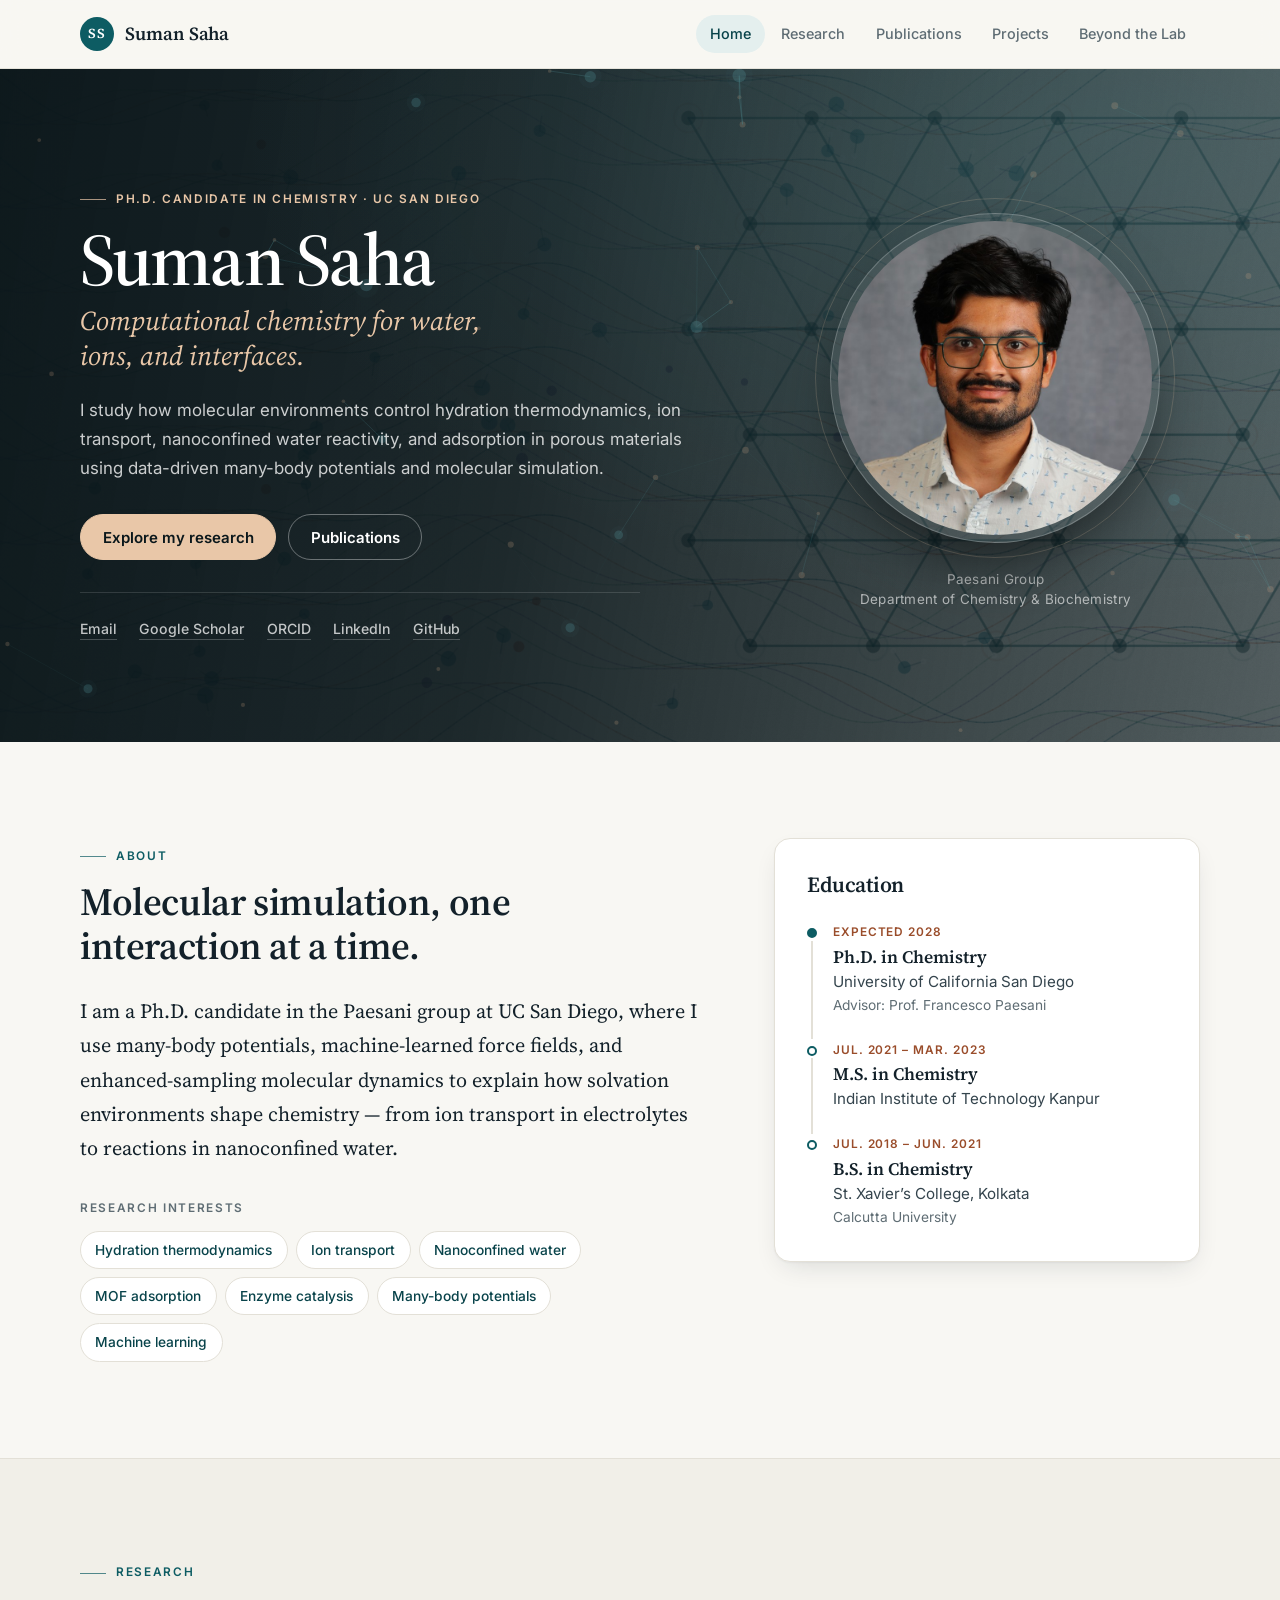
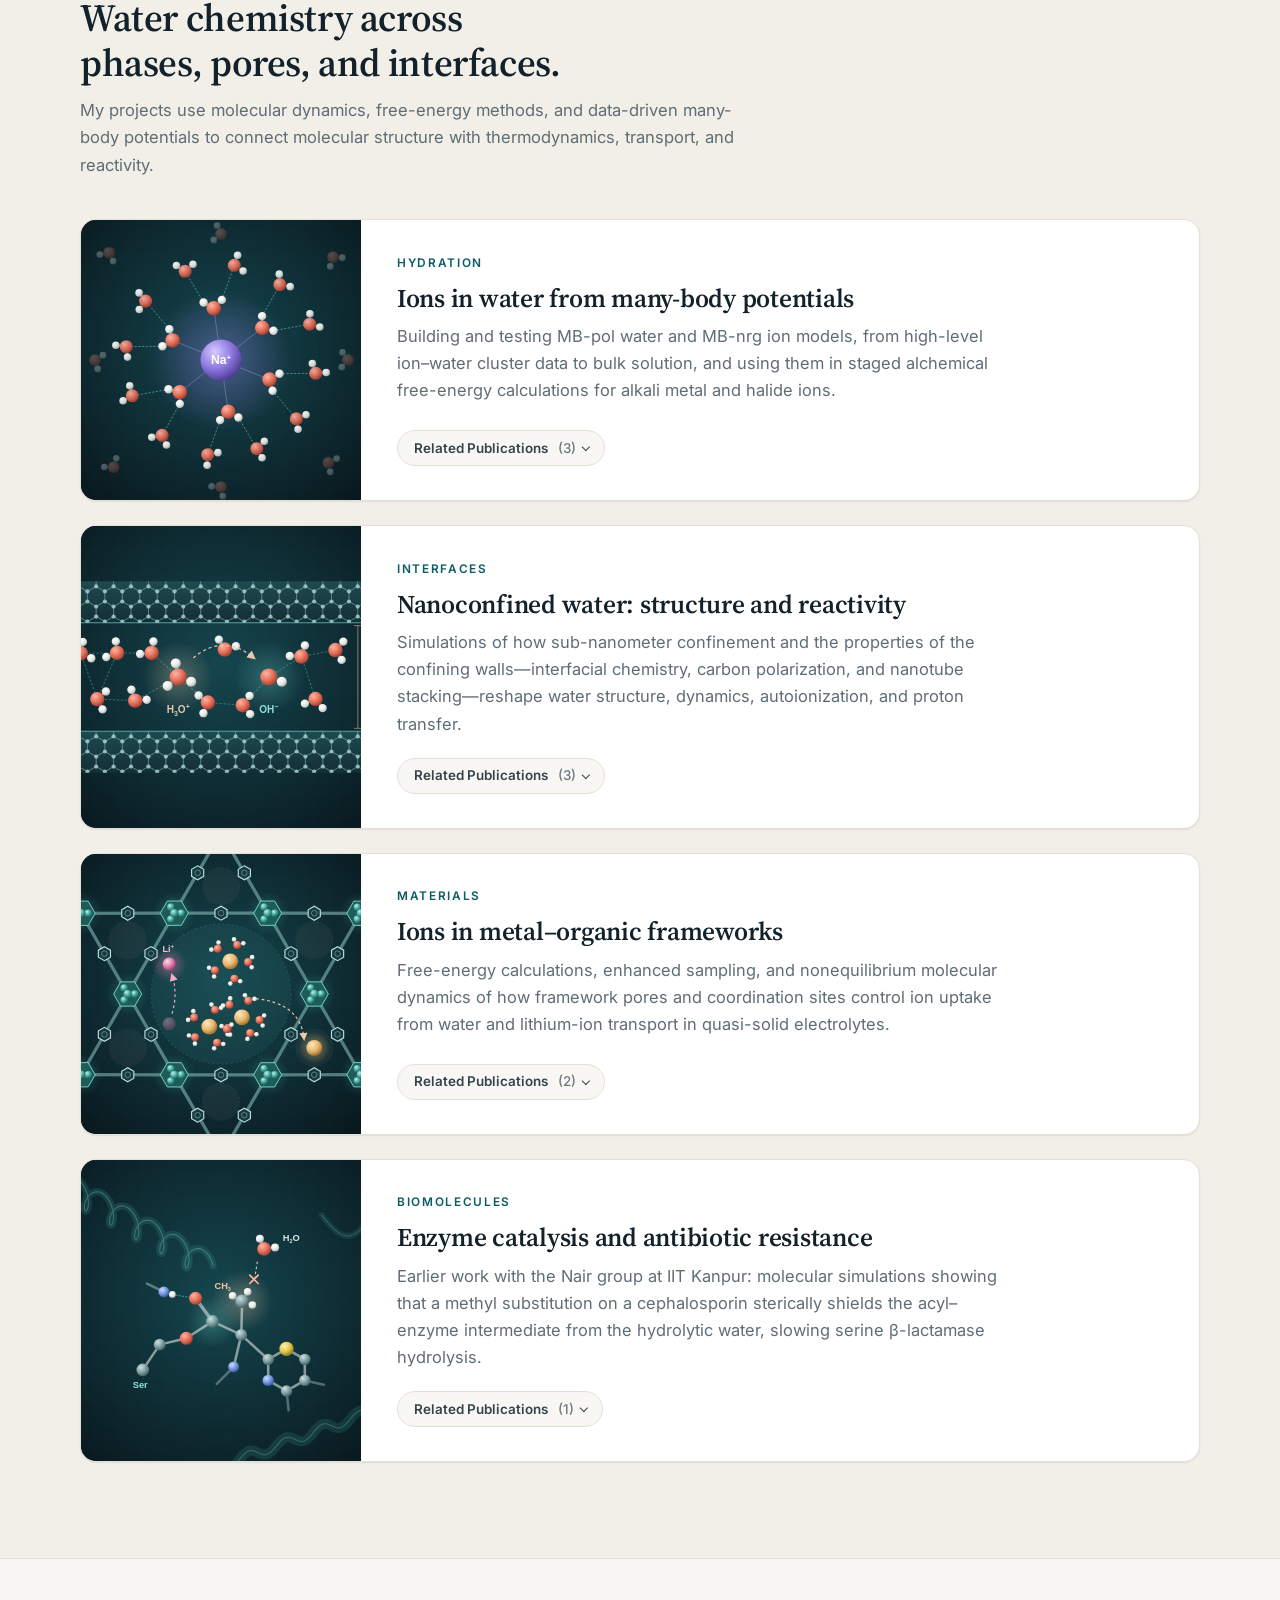
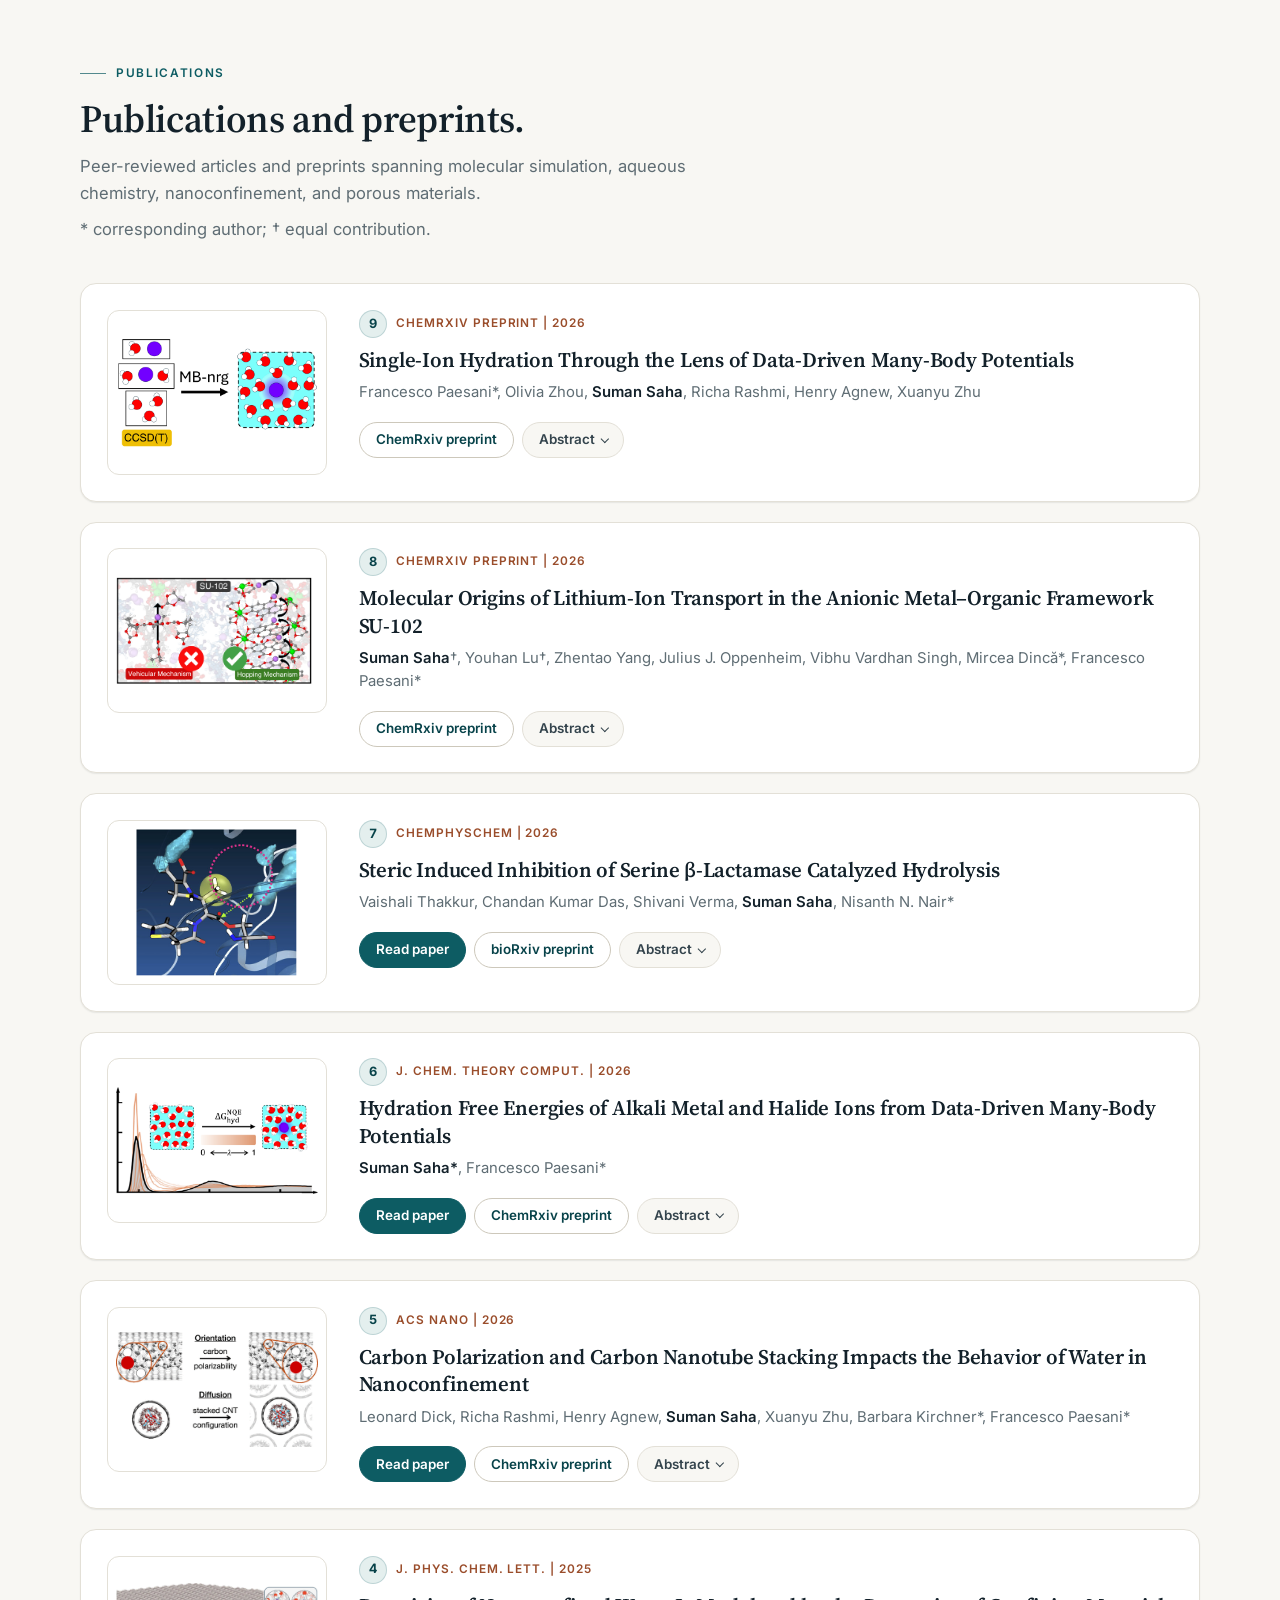
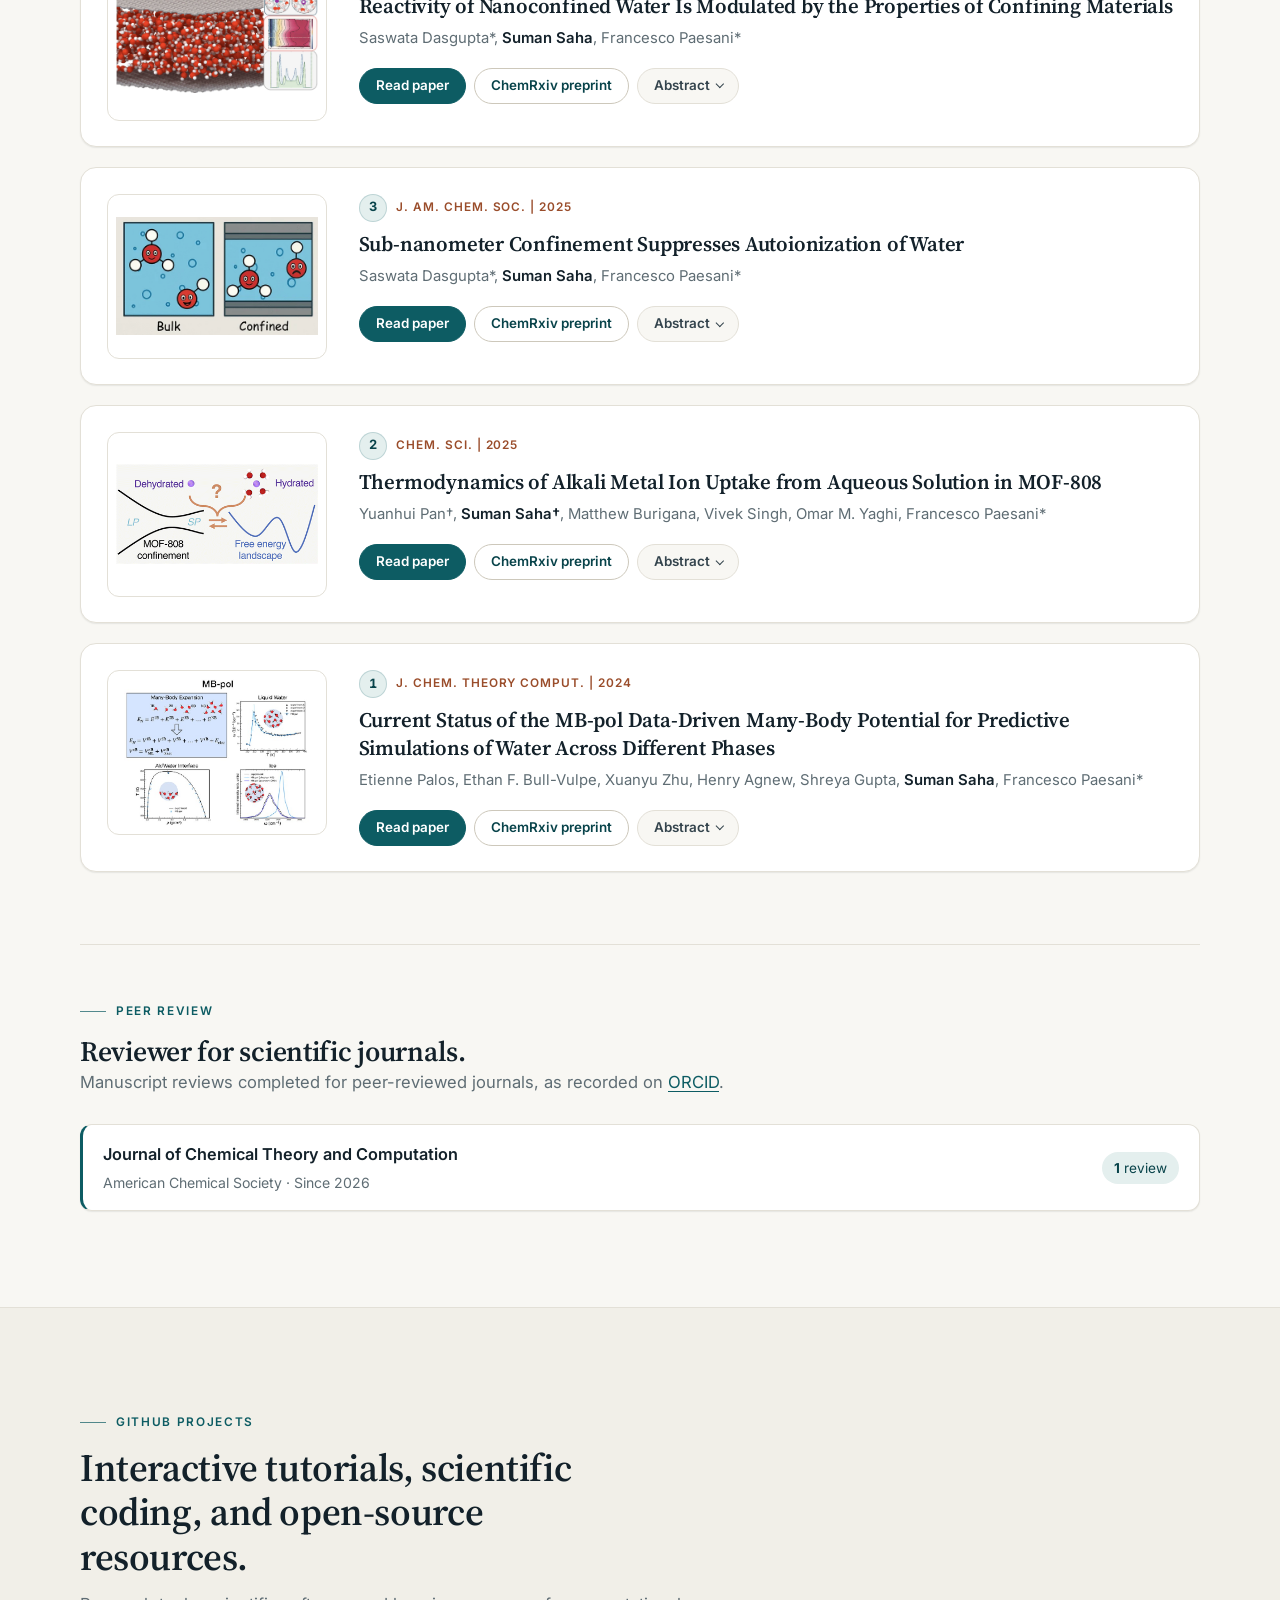
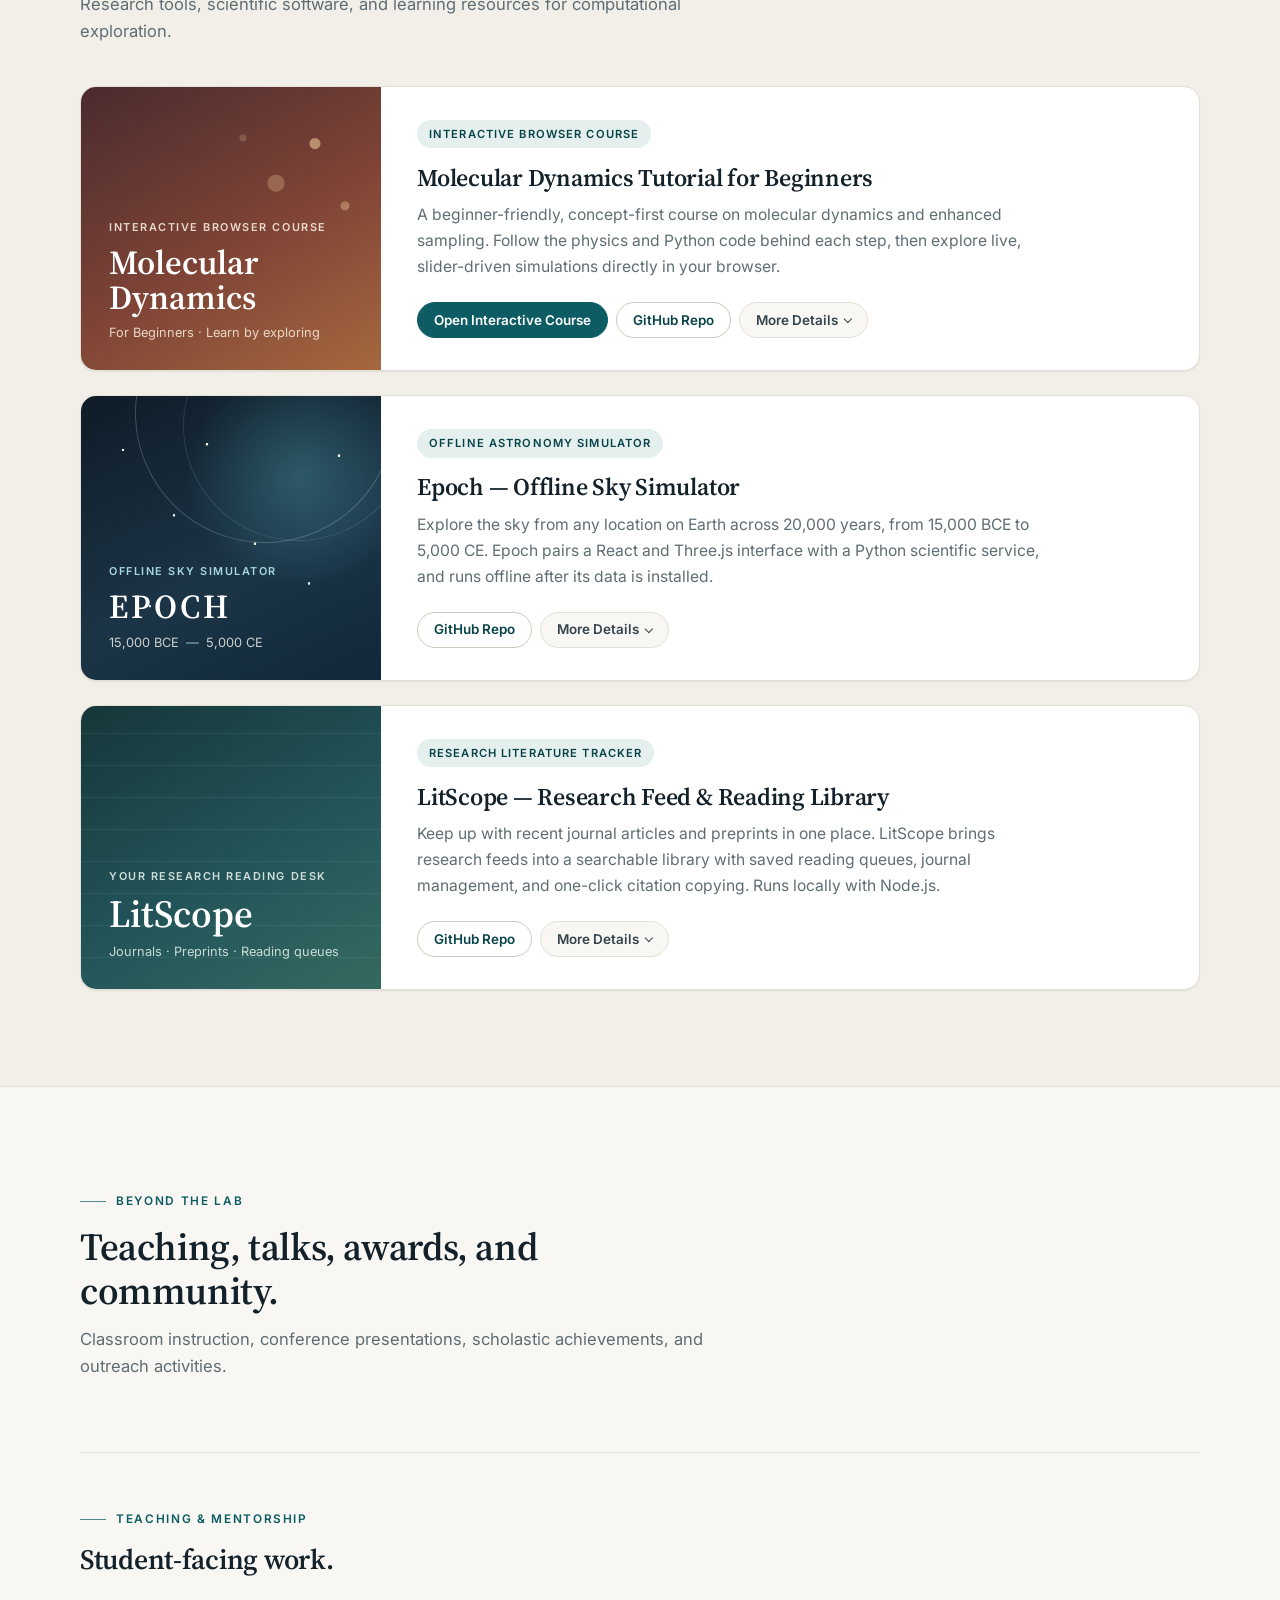
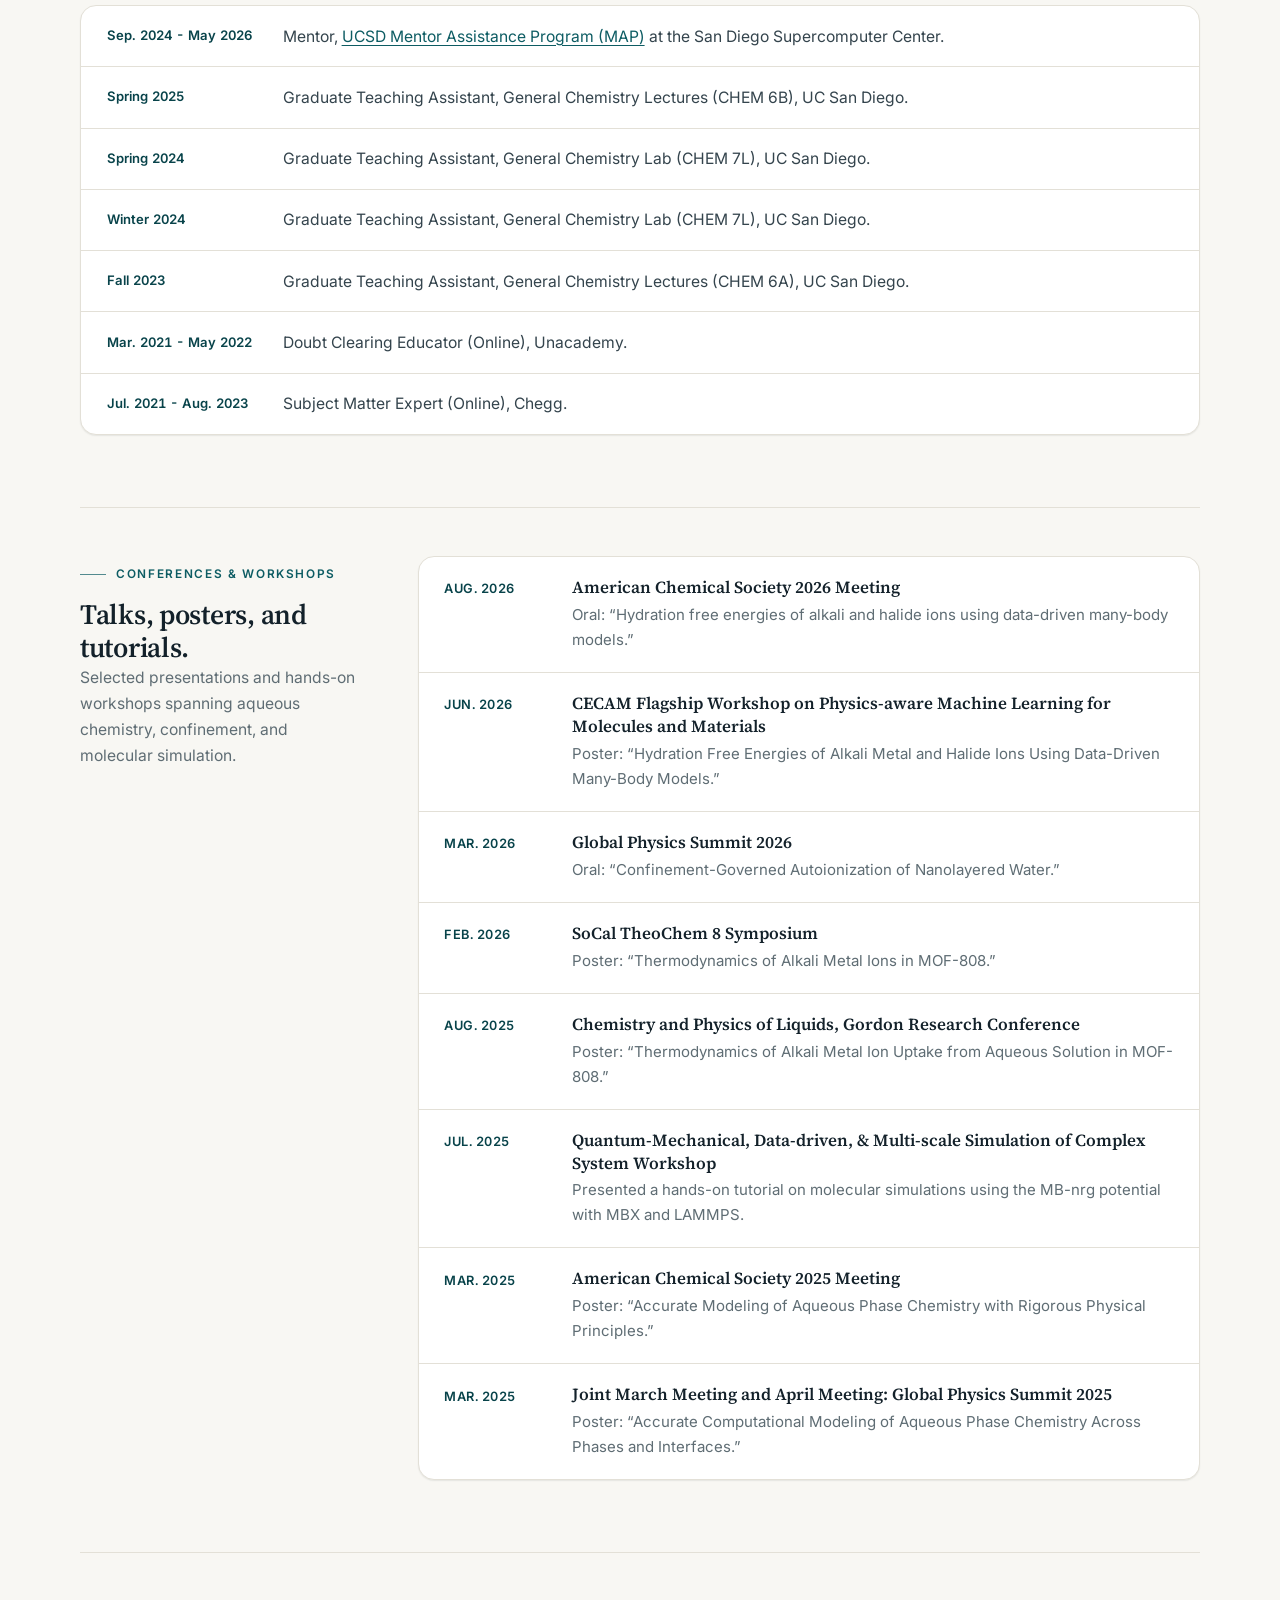
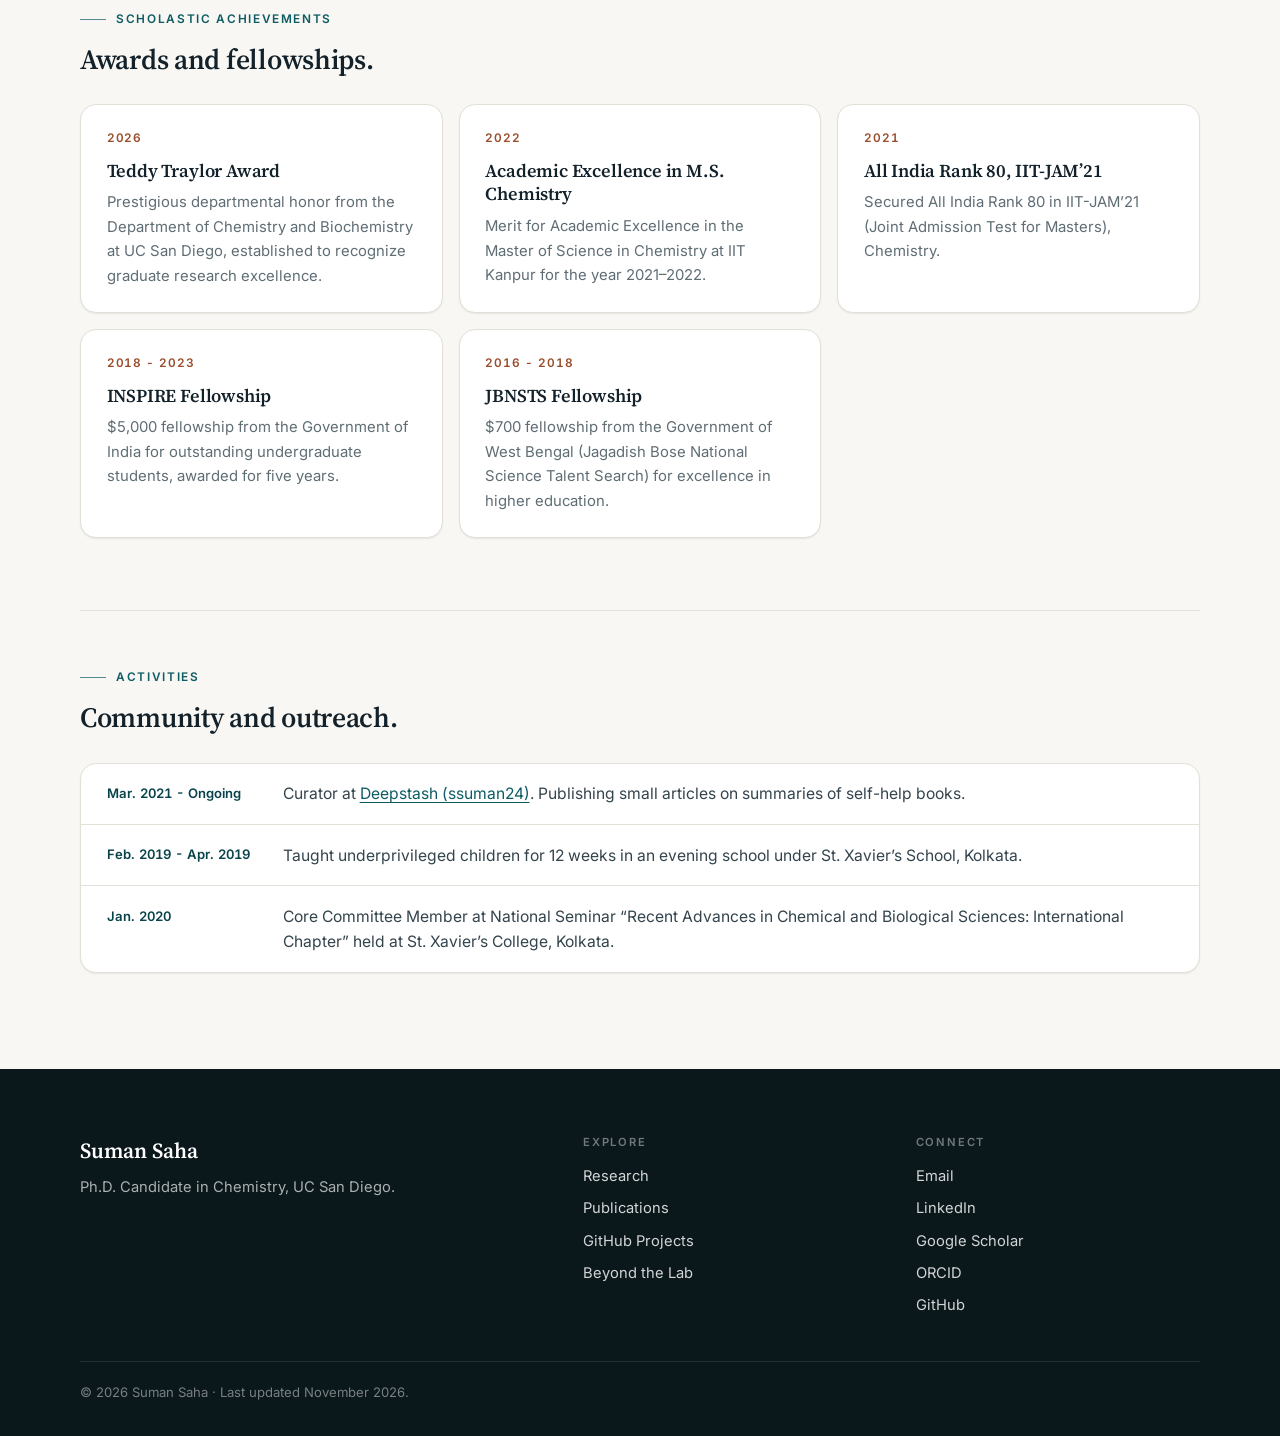
==== commit 94b3d2ba: "Publish publication section updates" ====
--- a/index.html
+++ b/index.html
@@ -31,7 +31,7 @@
       href="https://fonts.googleapis.com/css2?family=Inter:wght@400;500;600;700&family=Source+Serif+4:ital,opsz,wght@0,8..60,400;0,8..60,600;0,8..60,700;1,8..60,400&display=swap"
       rel="stylesheet"
     />
-    <link rel="stylesheet" href="style.css?v=20261107d" />
+    <link rel="stylesheet" href="style.css?v=20261108a" />
   </head>
   <body>
     <a class="skip-link" href="#main">Skip to content</a>
@@ -277,7 +277,7 @@
             <article class="paper-card reveal-item">
               <img src="assets/publications/single-ion-hydration.png?v=20261107" alt="Diagram showing CCSD(T) ion–water clusters informing an MB-nrg model for a hydrated ion" loading="lazy" decoding="async" />
               <div class="paper-body">
-                <span class="paper-meta">ChemRxiv Preprint | 2026</span>
+                <div class="paper-meta-row"><span class="paper-num" title="Publication 9">9</span><span class="paper-meta">ChemRxiv Preprint | 2026</span></div>
                 <h3 class="paper-title">Single-Ion Hydration Through the Lens of Data-Driven Many-Body Potentials</h3>
                 <p class="summary-authors">Francesco Paesani*, Olivia Zhou, <strong>Suman Saha</strong>, Richa Rashmi, Henry Agnew, Xuanyu Zhu</p>
                 <div class="paper-links">
@@ -293,7 +293,7 @@
             <article class="paper-card reveal-item">
               <img src="assets/publications/su102-lithium-transport.png?v=20261017" alt="TOC illustration contrasting vehicular lithium-ion transport with hopping through SU-102" loading="lazy" decoding="async" />
               <div class="paper-body">
-                <span class="paper-meta">ChemRxiv Preprint | 2026</span>
+                <div class="paper-meta-row"><span class="paper-num" title="Publication 8">8</span><span class="paper-meta">ChemRxiv Preprint | 2026</span></div>
                 <h3 class="paper-title">Molecular Origins of Lithium-Ion Transport in the Anionic Metal–Organic Framework SU-102</h3>
                 <p class="summary-authors"><strong>Suman Saha</strong>†, Youhan Lu†, Zhentao Yang, Julius J. Oppenheim, Vibhu Vardhan Singh, Mircea Dincă*, Francesco Paesani*</p>
                 <div class="paper-links">
@@ -309,7 +309,7 @@
             <article class="paper-card reveal-item">
               <img src="assets/publications/betalactam-computations.png?v=3" alt="Visual summary for beta-lactam computational paper" loading="lazy" decoding="async" />
               <div class="paper-body">
-                <span class="paper-meta">ChemPhysChem | 2026</span>
+                <div class="paper-meta-row"><span class="paper-num" title="Publication 7">7</span><span class="paper-meta">ChemPhysChem | 2026</span></div>
                 <h3 class="paper-title">Steric Induced Inhibition of Serine β-Lactamase Catalyzed Hydrolysis</h3>
                 <p class="summary-authors">Vaishali Thakkur, Chandan Kumar Das, Shivani Verma, <strong>Suman Saha</strong>, Nisanth N. Nair*</p>
                 <div class="paper-links">
@@ -326,7 +326,7 @@
             <article class="paper-card reveal-item">
               <img src="assets/publications/hydration-free-energies.png?v=2" alt="Visual summary for hydration free energies paper" loading="lazy" decoding="async" />
               <div class="paper-body">
-                <span class="paper-meta">J. Chem. Theory Comput. | 2026</span>
+                <div class="paper-meta-row"><span class="paper-num" title="Publication 6">6</span><span class="paper-meta">J. Chem. Theory Comput. | 2026</span></div>
                 <h3 class="paper-title">Hydration Free Energies of Alkali Metal and Halide Ions from Data-Driven Many-Body Potentials</h3>
                 <p class="summary-authors"><strong>Suman Saha*</strong>, Francesco Paesani*</p>
                 <div class="paper-links">
@@ -343,7 +343,7 @@
             <article class="paper-card reveal-item">
               <img src="assets/publications/nanotube-water.png?v=2" alt="Visual summary for nanoconfined water in carbon nanotubes paper" loading="lazy" decoding="async" />
               <div class="paper-body">
-                <span class="paper-meta">ACS Nano | 2026</span>
+                <div class="paper-meta-row"><span class="paper-num" title="Publication 5">5</span><span class="paper-meta">ACS Nano | 2026</span></div>
                 <h3 class="paper-title">Carbon Polarization and Carbon Nanotube Stacking Impacts the Behavior of Water in Nanoconfinement</h3>
                 <p class="summary-authors">Leonard Dick, Richa Rashmi, Henry Agnew, <strong>Suman Saha</strong>, Xuanyu Zhu, Barbara Kirchner*, Francesco Paesani*</p>
                 <div class="paper-links">
@@ -360,7 +360,7 @@
             <article class="paper-card reveal-item">
               <img src="assets/publications/reactive-confined-water.png?v=2" alt="Visual summary for nanoconfined water reactivity paper" loading="lazy" decoding="async" />
               <div class="paper-body">
-                <span class="paper-meta">J. Phys. Chem. Lett. | 2025</span>
+                <div class="paper-meta-row"><span class="paper-num" title="Publication 4">4</span><span class="paper-meta">J. Phys. Chem. Lett. | 2025</span></div>
                 <h3 class="paper-title">Reactivity of Nanoconfined Water Is Modulated by the Properties of Confining Materials</h3>
                 <p class="summary-authors">Saswata Dasgupta*, <strong>Suman Saha</strong>, Francesco Paesani*</p>
                 <div class="paper-links">
@@ -377,7 +377,7 @@
             <article class="paper-card reveal-item">
               <img src="assets/publications/water-autoionization.png?v=2" alt="Visual summary for water autoionization paper" loading="lazy" decoding="async" />
               <div class="paper-body">
-                <span class="paper-meta">J. Am. Chem. Soc. | 2025</span>
+                <div class="paper-meta-row"><span class="paper-num" title="Publication 3">3</span><span class="paper-meta">J. Am. Chem. Soc. | 2025</span></div>
                 <h3 class="paper-title">Sub-nanometer Confinement Suppresses Autoionization of Water</h3>
                 <p class="summary-authors">Saswata Dasgupta*, <strong>Suman Saha</strong>, Francesco Paesani*</p>
                 <div class="paper-links">
@@ -394,7 +394,7 @@
             <article class="paper-card reveal-item">
               <img src="assets/publications/mof-ion-uptake.png?v=2" alt="Visual summary for MOF-808 ion uptake paper" loading="lazy" decoding="async" />
               <div class="paper-body">
-                <span class="paper-meta">Chem. Sci. | 2025</span>
+                <div class="paper-meta-row"><span class="paper-num" title="Publication 2">2</span><span class="paper-meta">Chem. Sci. | 2025</span></div>
                 <h3 class="paper-title">Thermodynamics of Alkali Metal Ion Uptake from Aqueous Solution in MOF-808</h3>
                 <p class="summary-authors">Yuanhui Pan†, <strong>Suman Saha†</strong>, Matthew Burigana, Vivek Singh, Omar M. Yaghi, Francesco Paesani*</p>
                 <div class="paper-links">
@@ -411,7 +411,7 @@
             <article class="paper-card reveal-item">
               <img src="assets/publications/mbpol-status.png?v=2" alt="Visual summary for MB-pol status paper" loading="lazy" decoding="async" />
               <div class="paper-body">
-                <span class="paper-meta">J. Chem. Theory Comput. | 2024</span>
+                <div class="paper-meta-row"><span class="paper-num" title="Publication 1">1</span><span class="paper-meta">J. Chem. Theory Comput. | 2024</span></div>
                 <h3 class="paper-title">Current Status of the MB-pol Data-Driven Many-Body Potential for Predictive Simulations of Water Across Different Phases</h3>
                 <p class="summary-authors">Etienne Palos, Ethan F. Bull-Vulpe, Xuanyu Zhu, Henry Agnew, Shreya Gupta, <strong>Suman Saha</strong>, Francesco Paesani*</p>
                 <div class="paper-links">
@@ -424,6 +424,23 @@
                 </div>
               </div>
             </article>
+          </div>
+
+          <div class="scroll-subsection" id="peer-review">
+            <div class="section-heading">
+              <p class="eyebrow">Peer Review</p>
+              <h3>Reviewer for scientific journals.</h3>
+              <p>Manuscript reviews completed for peer-reviewed journals, as recorded on <a href="https://orcid.org/0009-0000-3877-6961" target="_blank" rel="noreferrer">ORCID</a>.</p>
+            </div>
+            <ul class="review-list">
+              <li class="review-item reveal-item">
+                <div class="review-journal">
+                  <strong>Journal of Chemical Theory and Computation</strong>
+                  <span>American Chemical Society &middot; Since 2026</span>
+                </div>
+                <span class="review-count"><b>1</b> review</span>
+              </li>
+            </ul>
           </div>
         </div>
       </section>
--- a/style.css
+++ b/style.css
@@ -956,6 +956,94 @@
   background: #fff;
   border: 1px solid var(--line);
   border-radius: var(--radius);
+}
+
+.paper-meta-row {
+  display: flex;
+  align-items: center;
+  gap: 0.6rem;
+  margin-bottom: 0.5rem;
+}
+
+.paper-num {
+  display: inline-grid;
+  place-items: center;
+  min-width: 1.75rem;
+  height: 1.75rem;
+  padding: 0 0.4rem;
+  color: var(--accent-strong);
+  background: var(--accent-soft);
+  border: 1px solid rgba(13, 92, 99, 0.18);
+  border-radius: 999px;
+  font-size: 0.8rem;
+  font-weight: 700;
+  font-variant-numeric: tabular-nums;
+  line-height: 1;
+}
+
+.paper-meta-row .paper-meta {
+  margin-bottom: 0;
+}
+
+/* Peer review */
+
+.review-list {
+  display: grid;
+  gap: 0.75rem;
+  margin: 0;
+  padding: 0;
+  list-style: none;
+}
+
+.review-item {
+  display: flex;
+  align-items: center;
+  justify-content: space-between;
+  gap: 1rem;
+  padding: 1rem 1.25rem;
+  background: var(--surface);
+  border: 1px solid var(--line);
+  border-left: 3px solid var(--accent);
+  border-radius: var(--radius);
+  box-shadow: var(--shadow-sm);
+}
+
+.review-journal {
+  display: grid;
+  gap: 0.2rem;
+  min-width: 0;
+}
+
+.review-journal strong {
+  color: var(--ink);
+  font-size: 1.02rem;
+  font-weight: 600;
+}
+
+.review-journal span {
+  color: var(--muted);
+  font-size: 0.88rem;
+}
+
+.review-count {
+  flex-shrink: 0;
+  padding: 0.3rem 0.75rem;
+  color: var(--accent-strong);
+  background: var(--accent-soft);
+  border-radius: 999px;
+  font-size: 0.85rem;
+  white-space: nowrap;
+}
+
+.review-count b {
+  font-weight: 700;
+}
+
+@media (max-width: 520px) {
+  .review-item {
+    flex-direction: column;
+    align-items: flex-start;
+  }
 }
 
 .paper-meta {
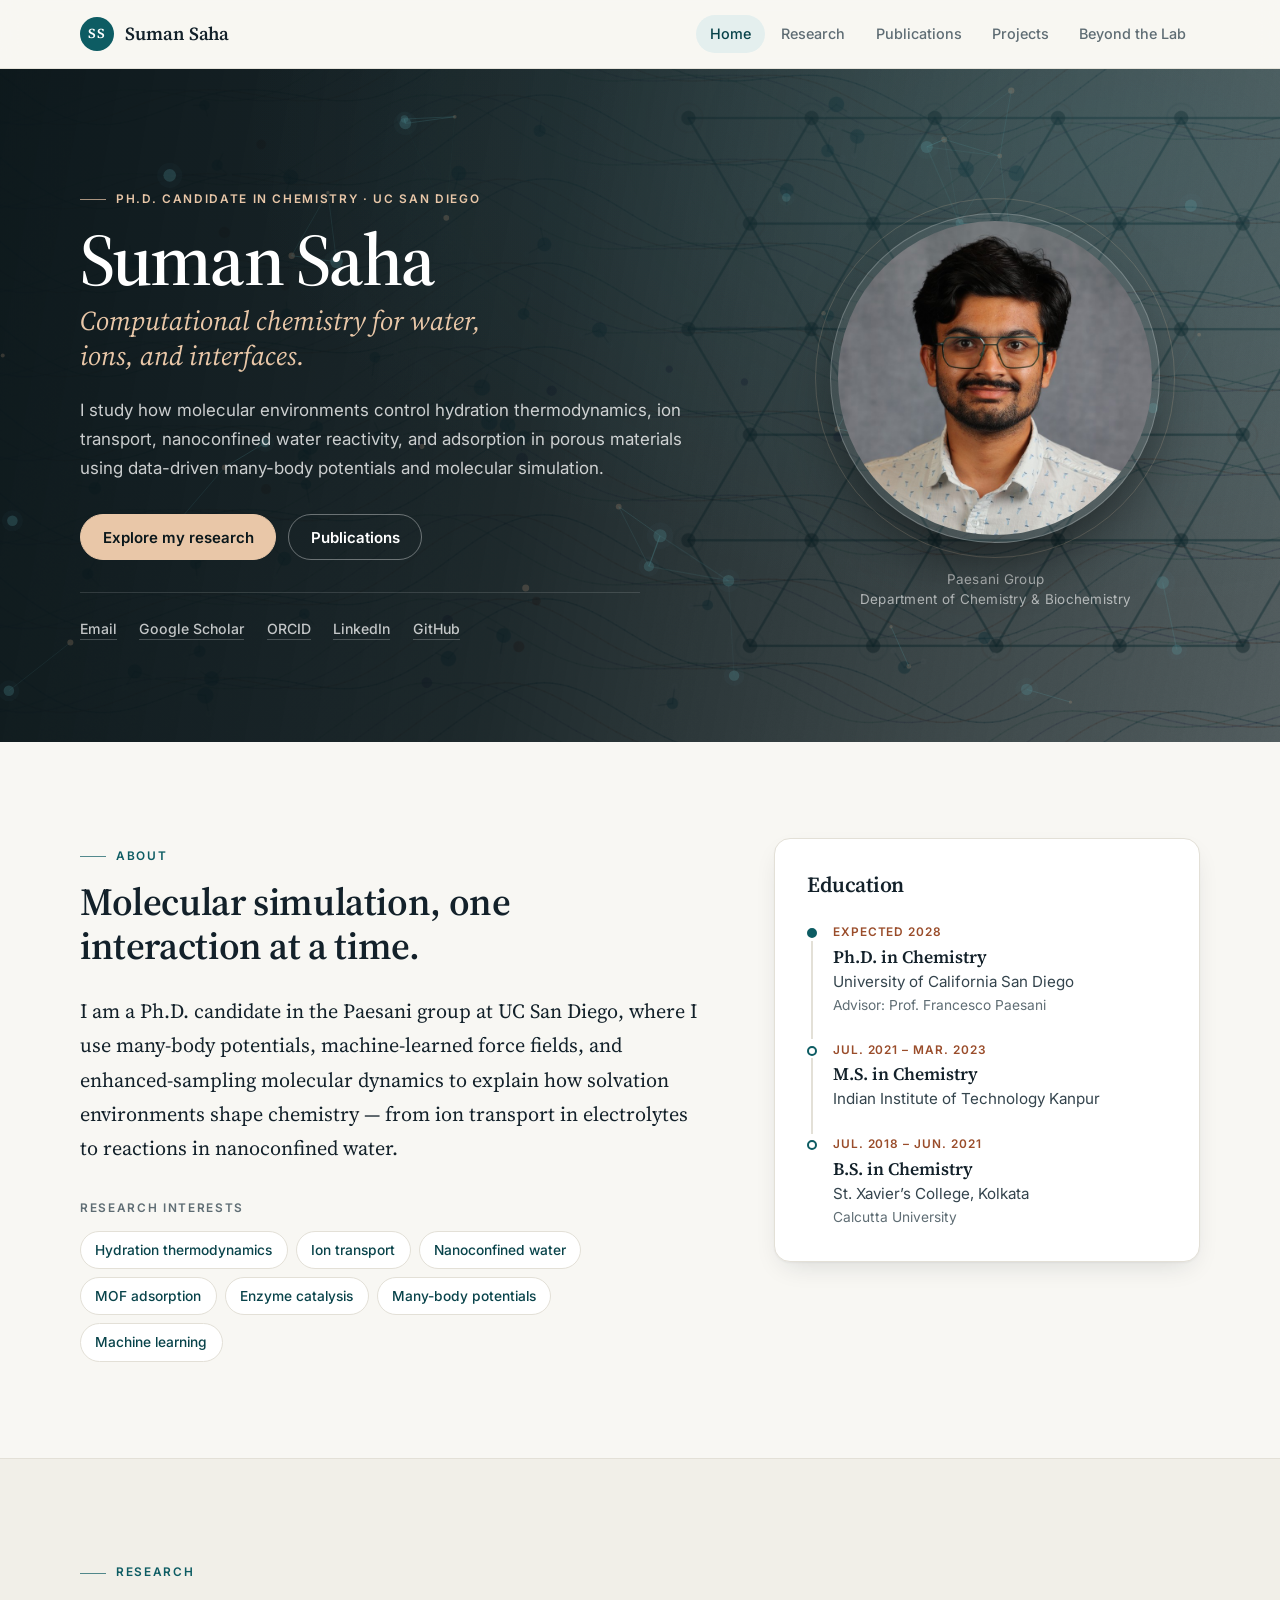
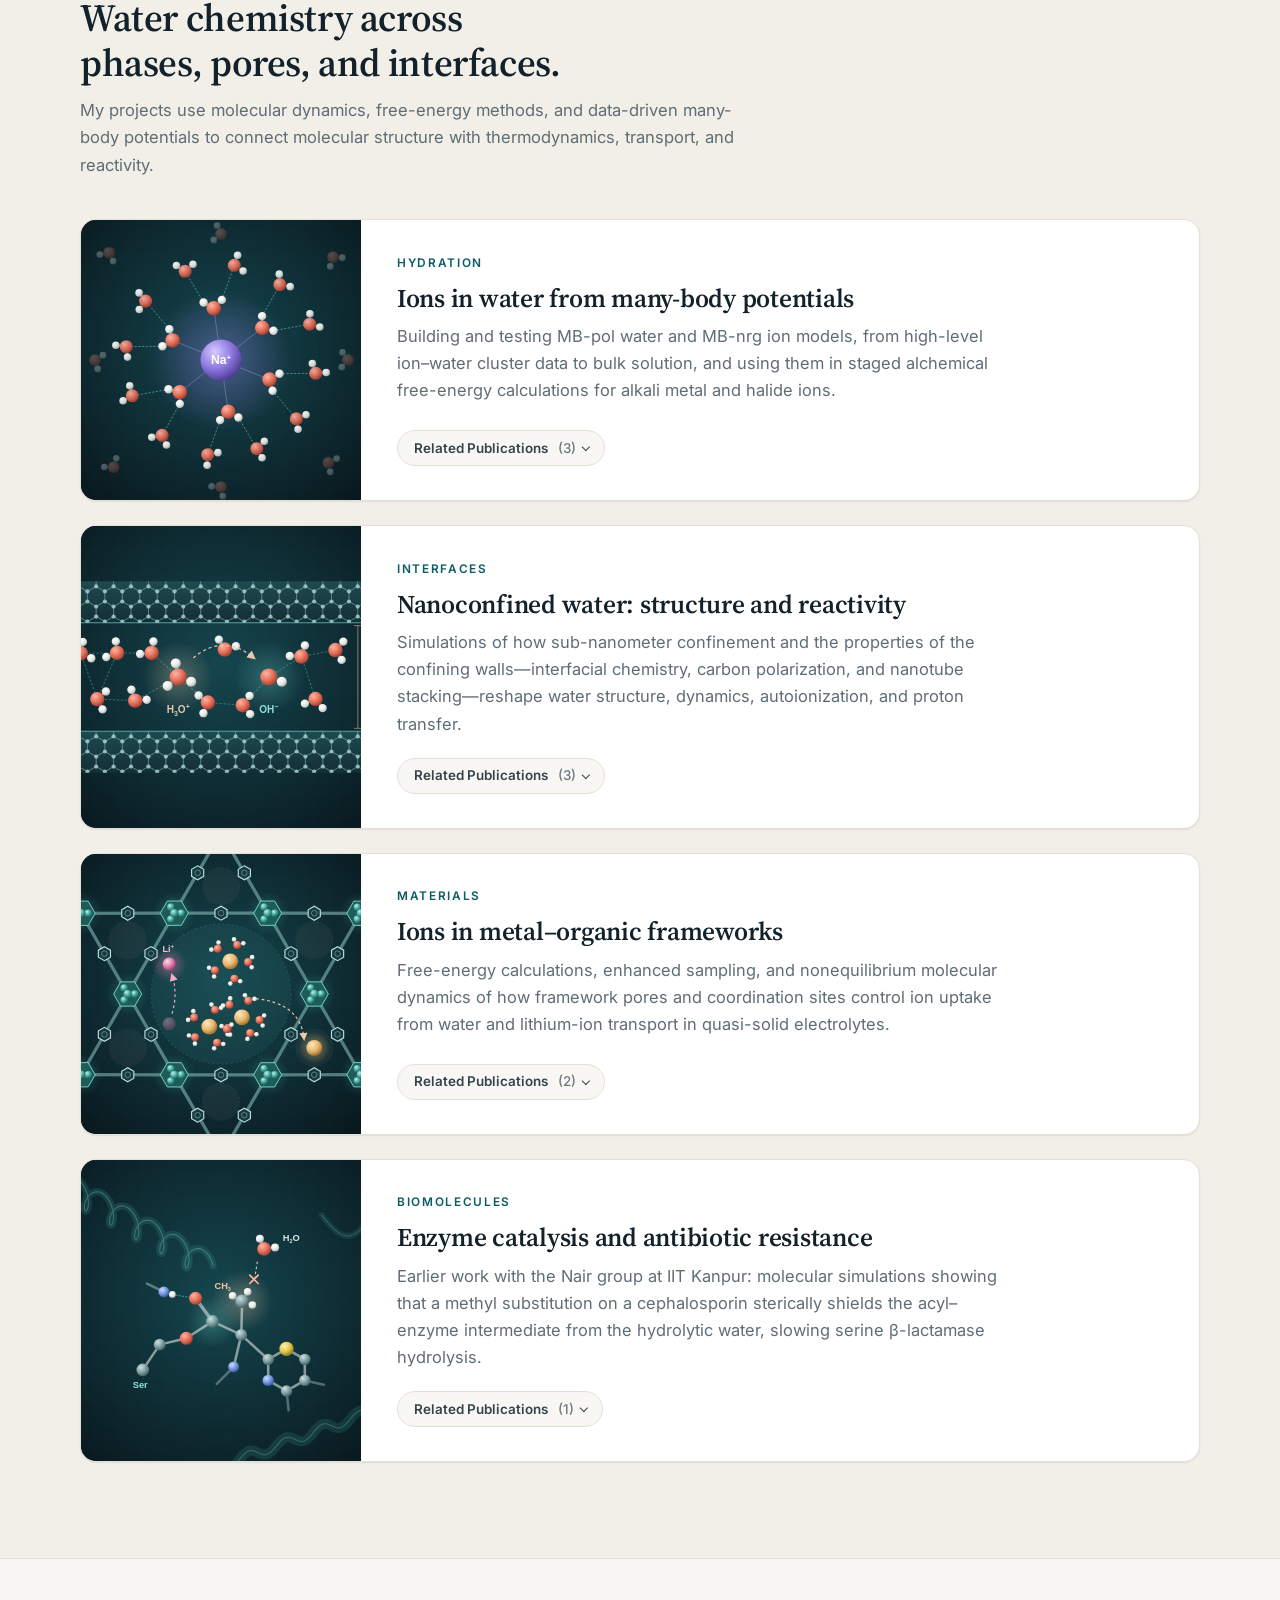
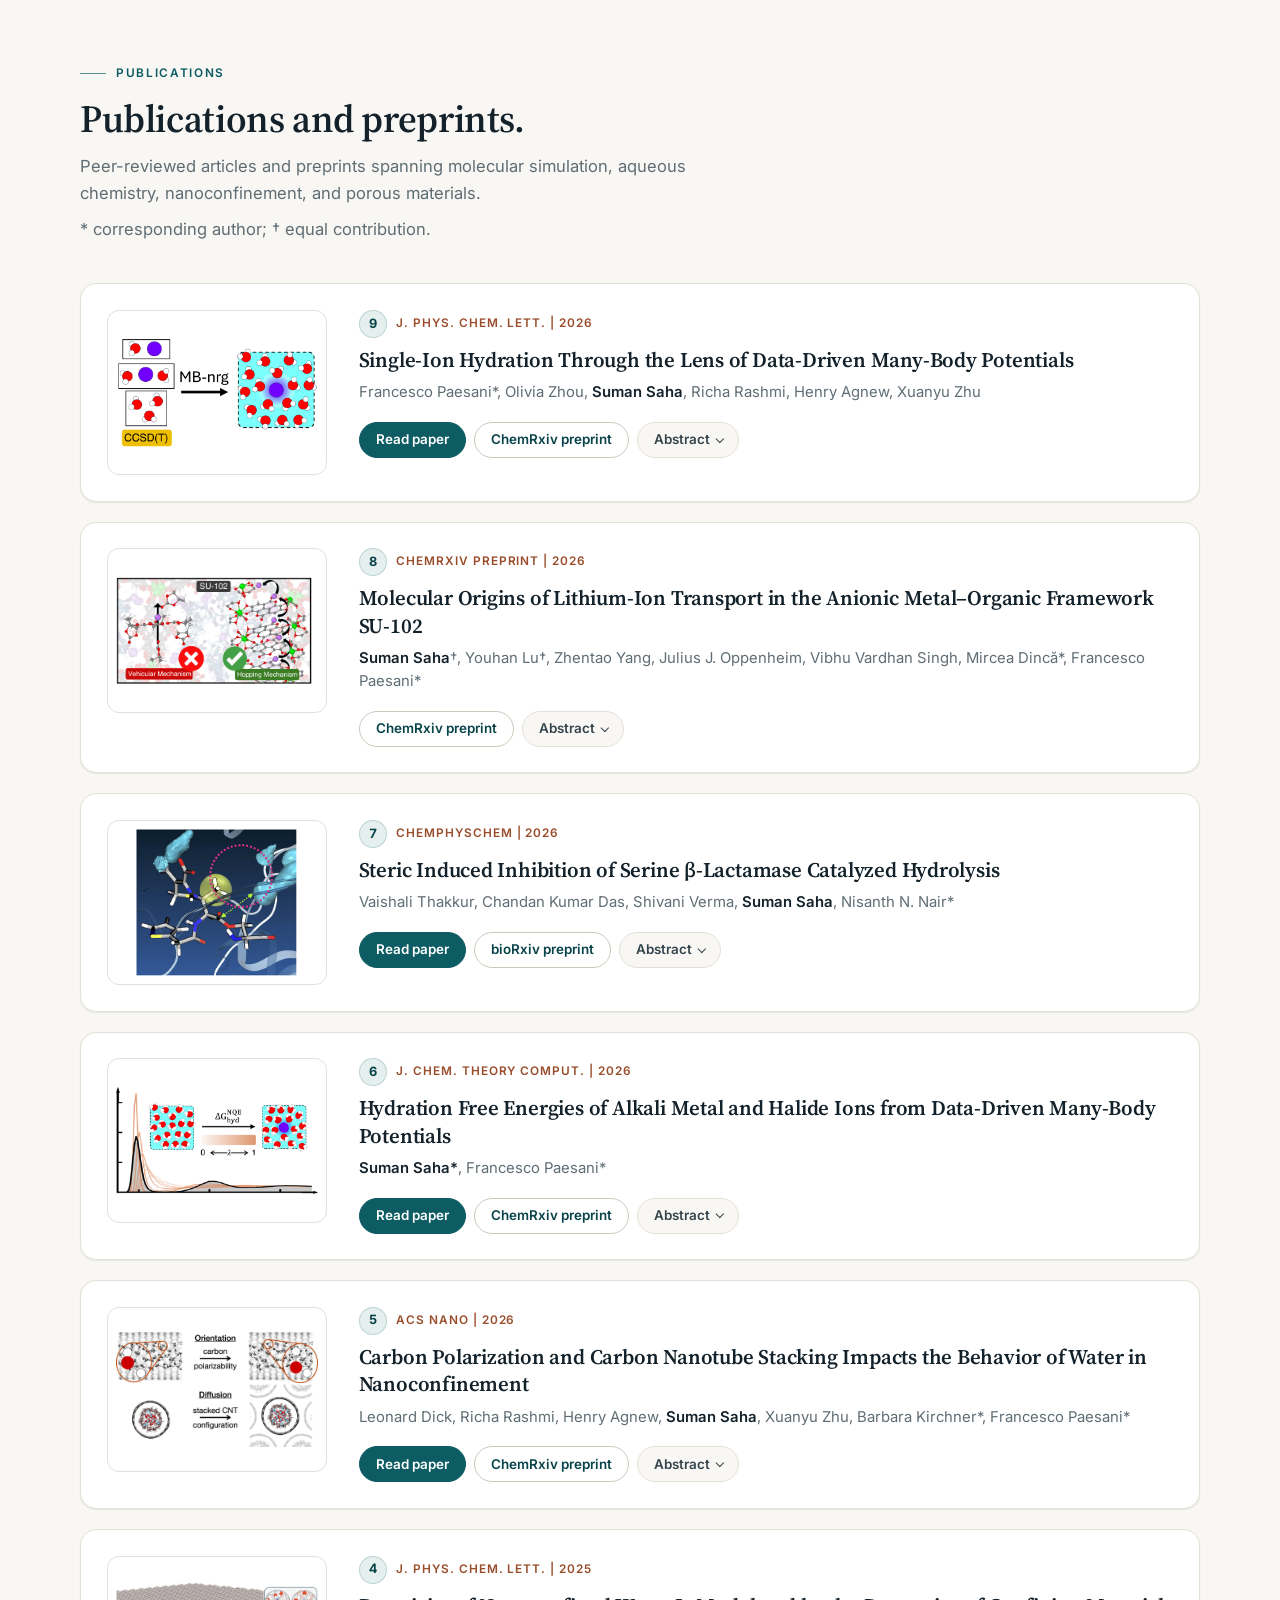
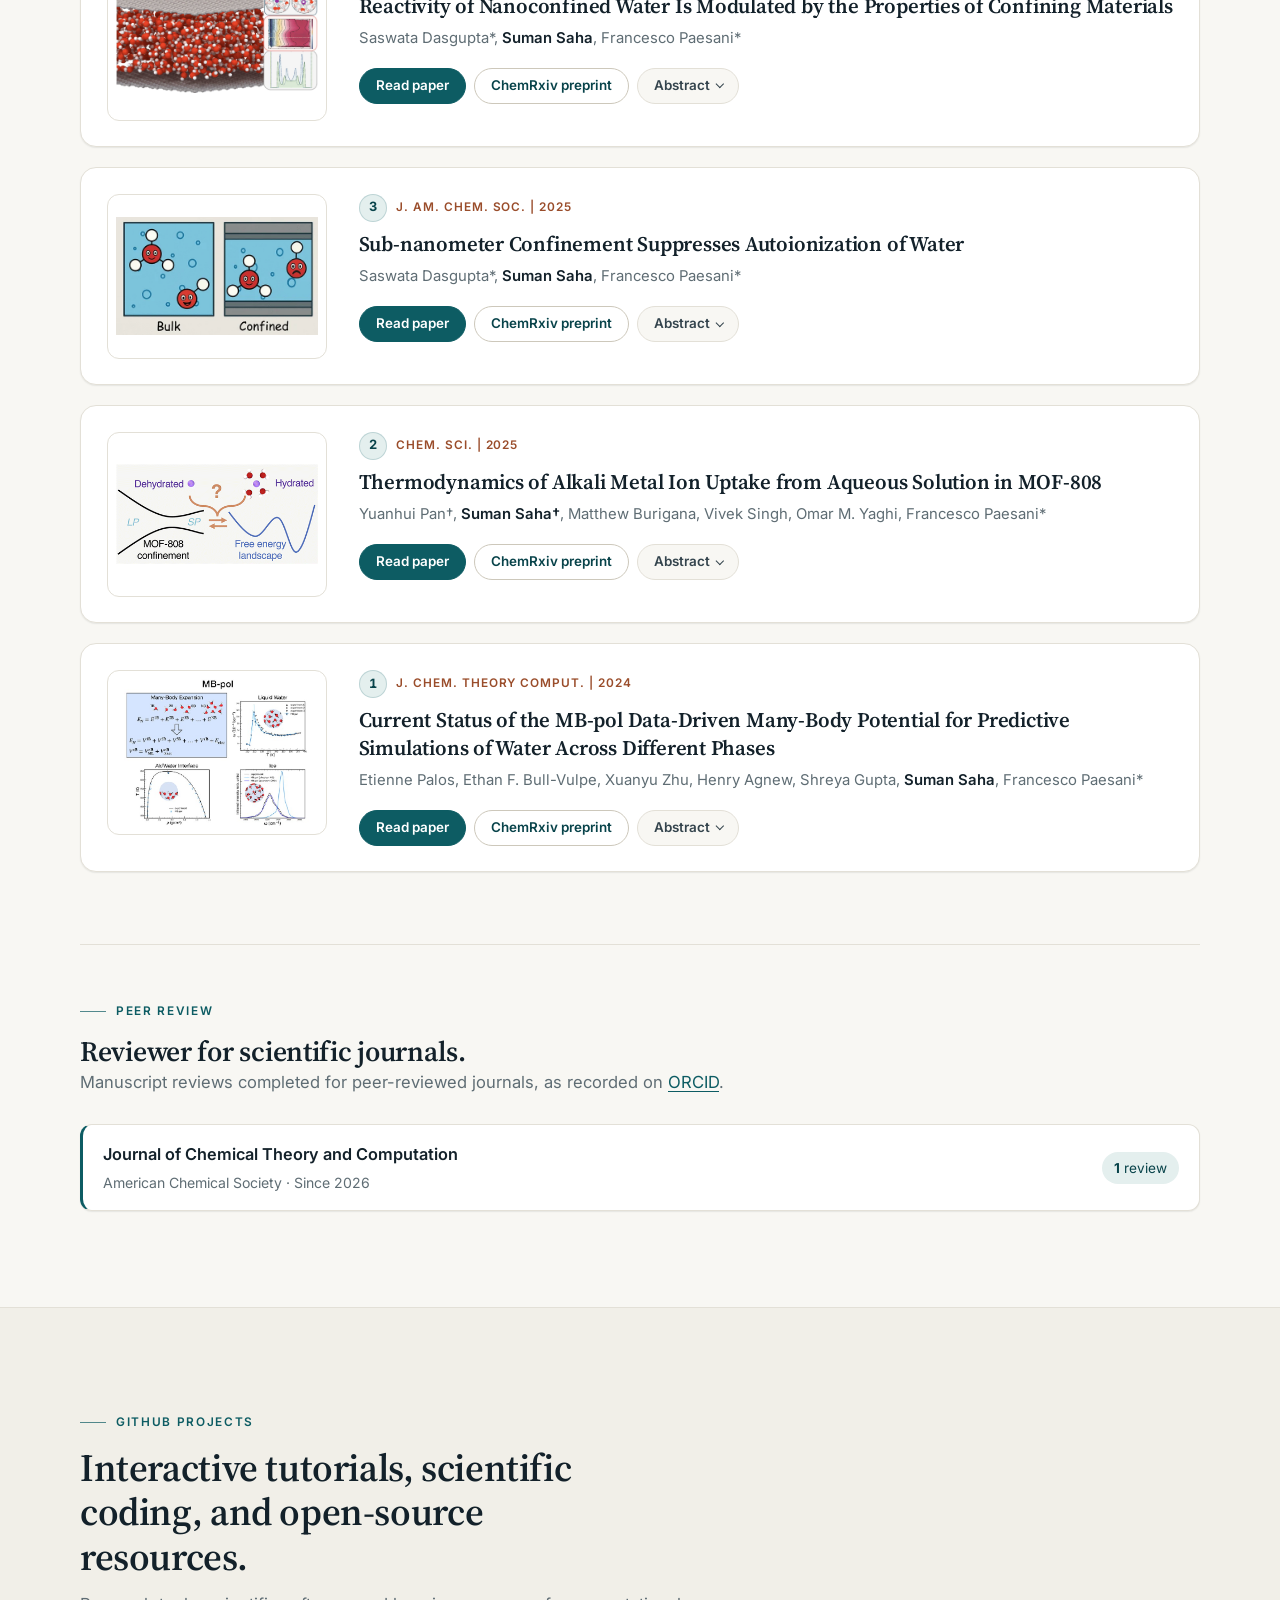
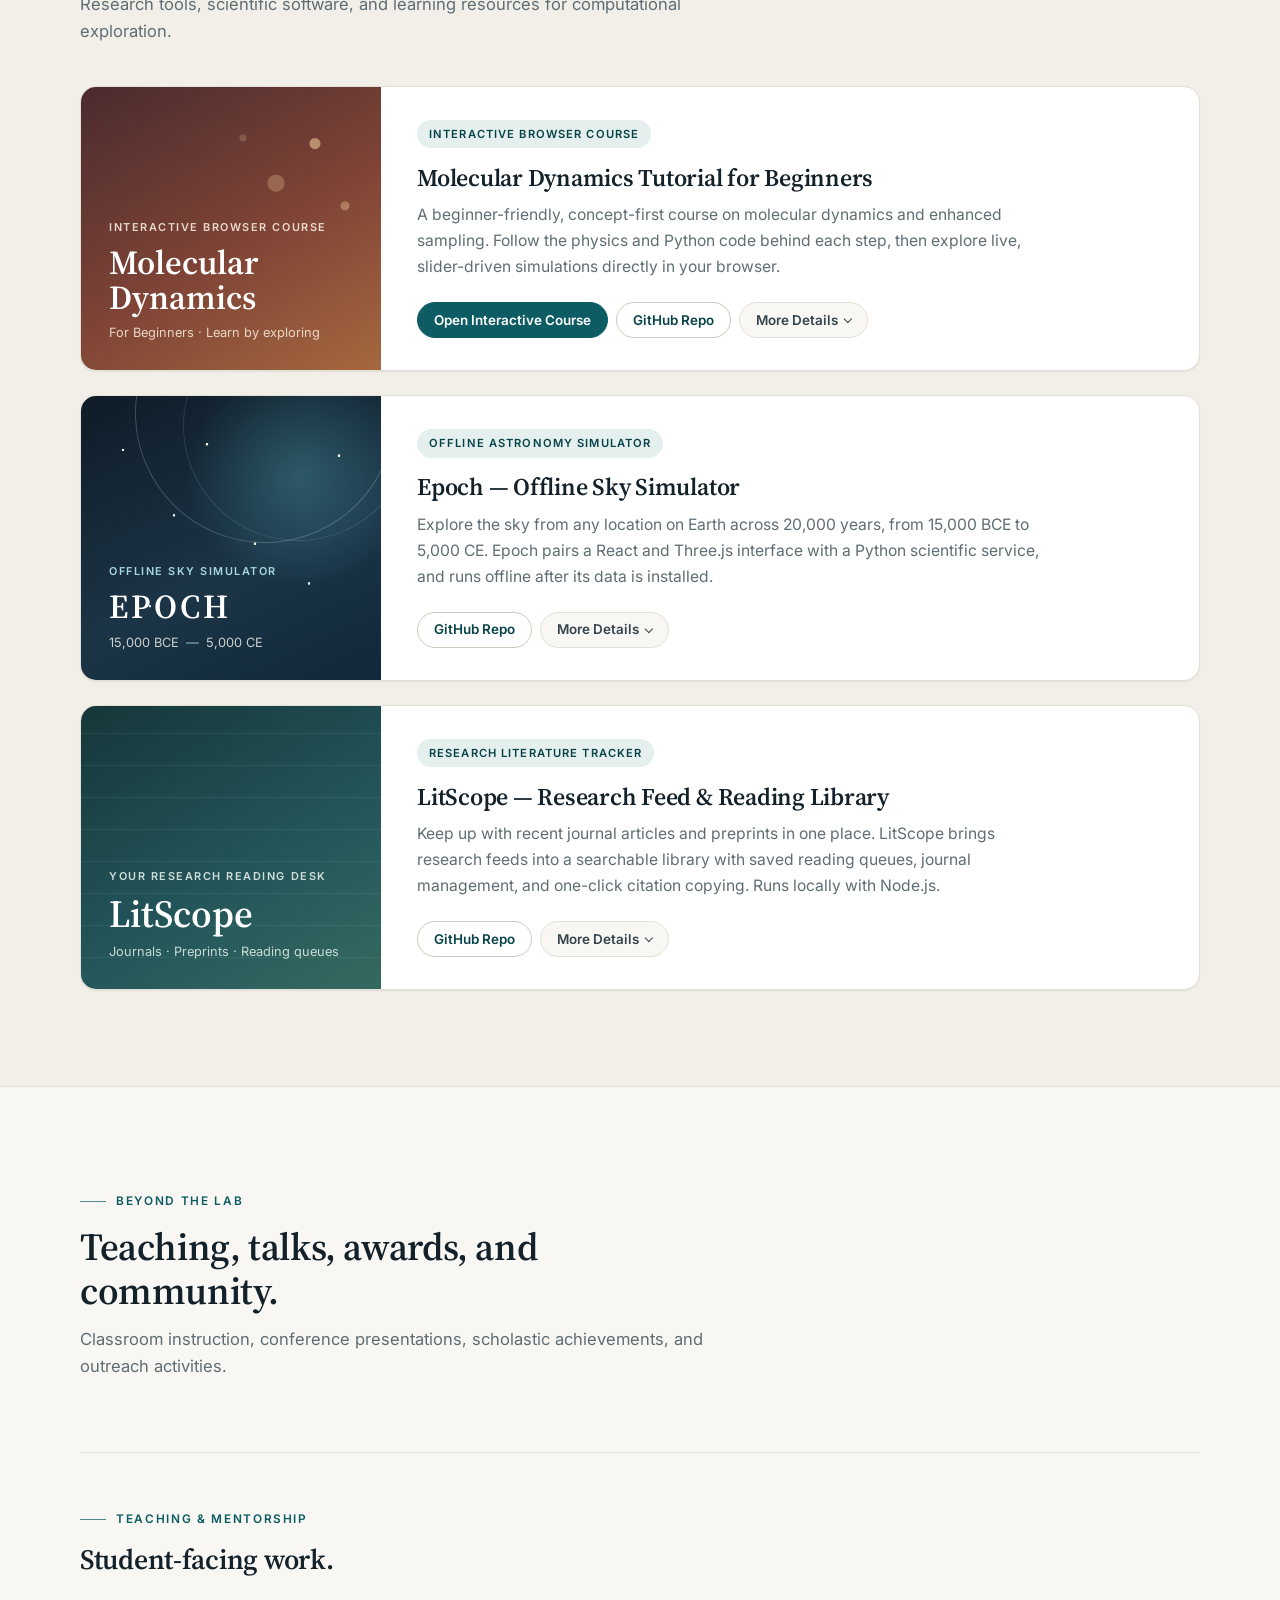
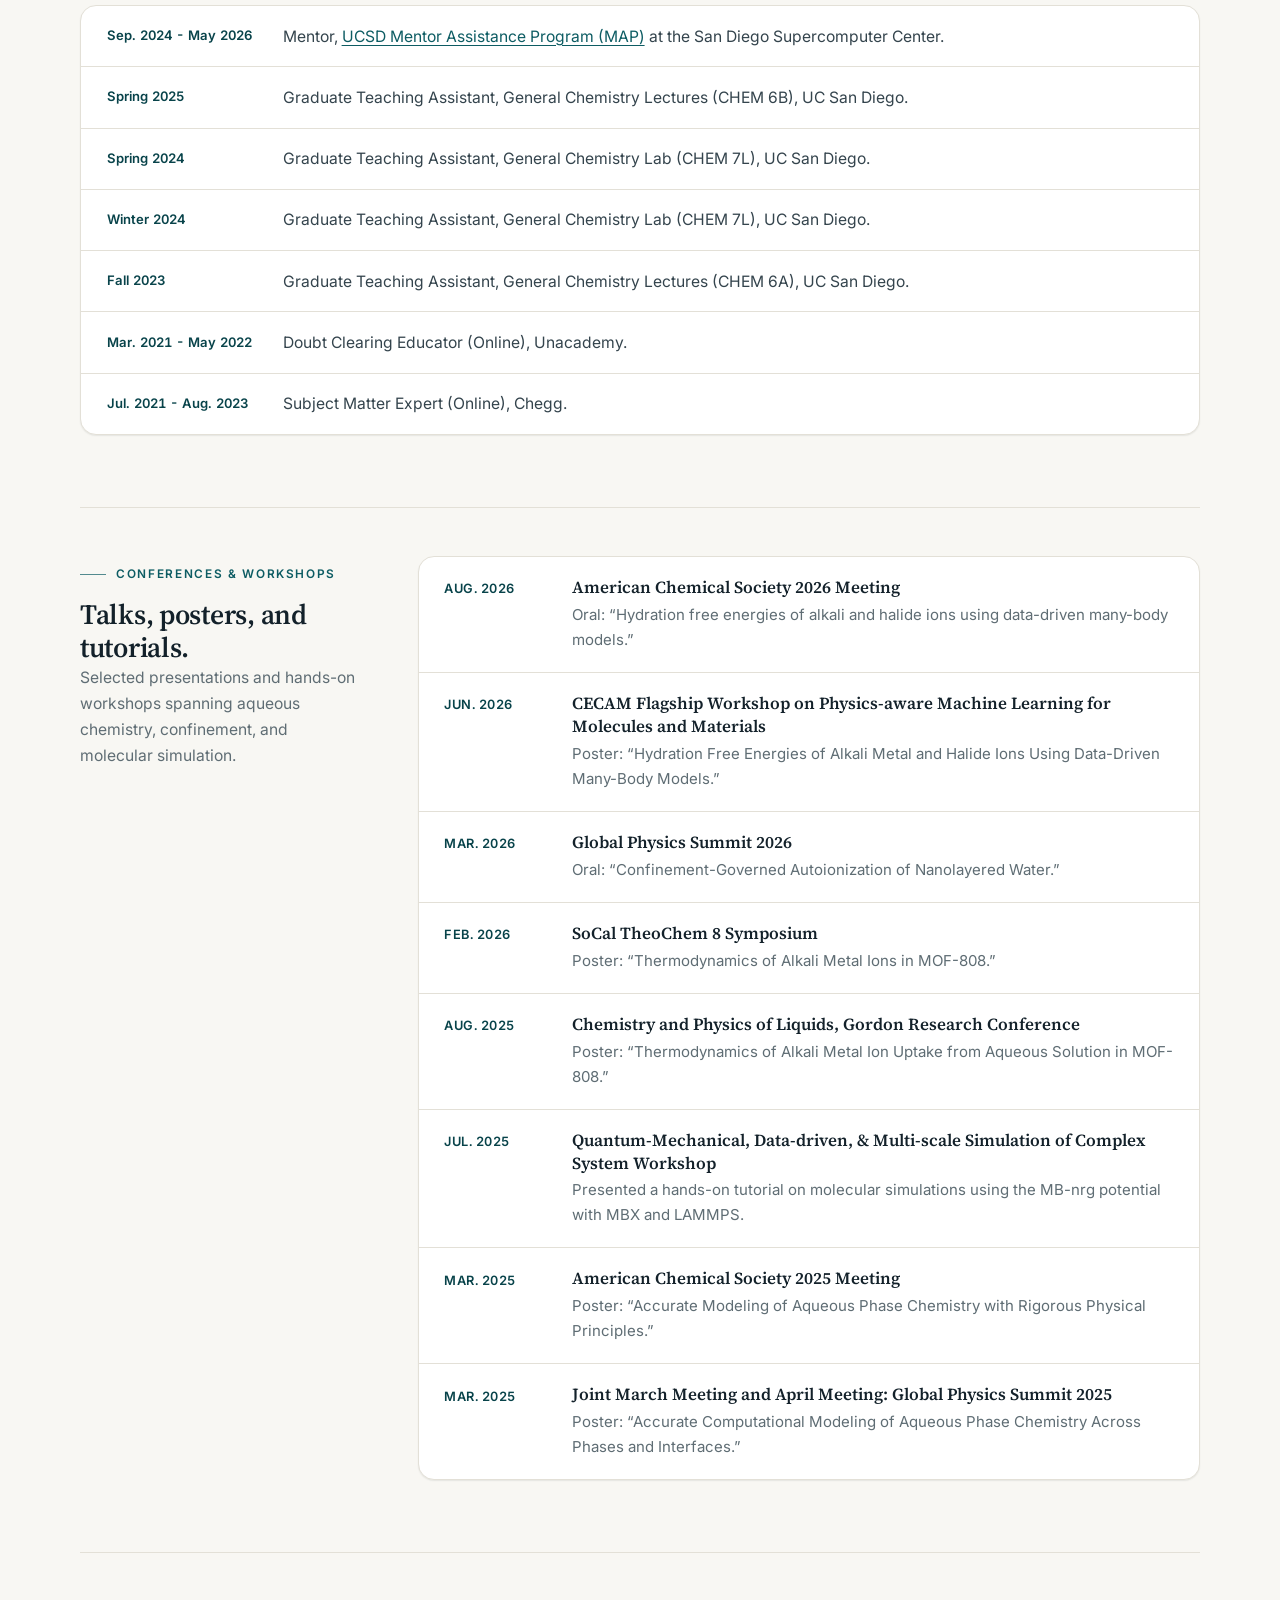
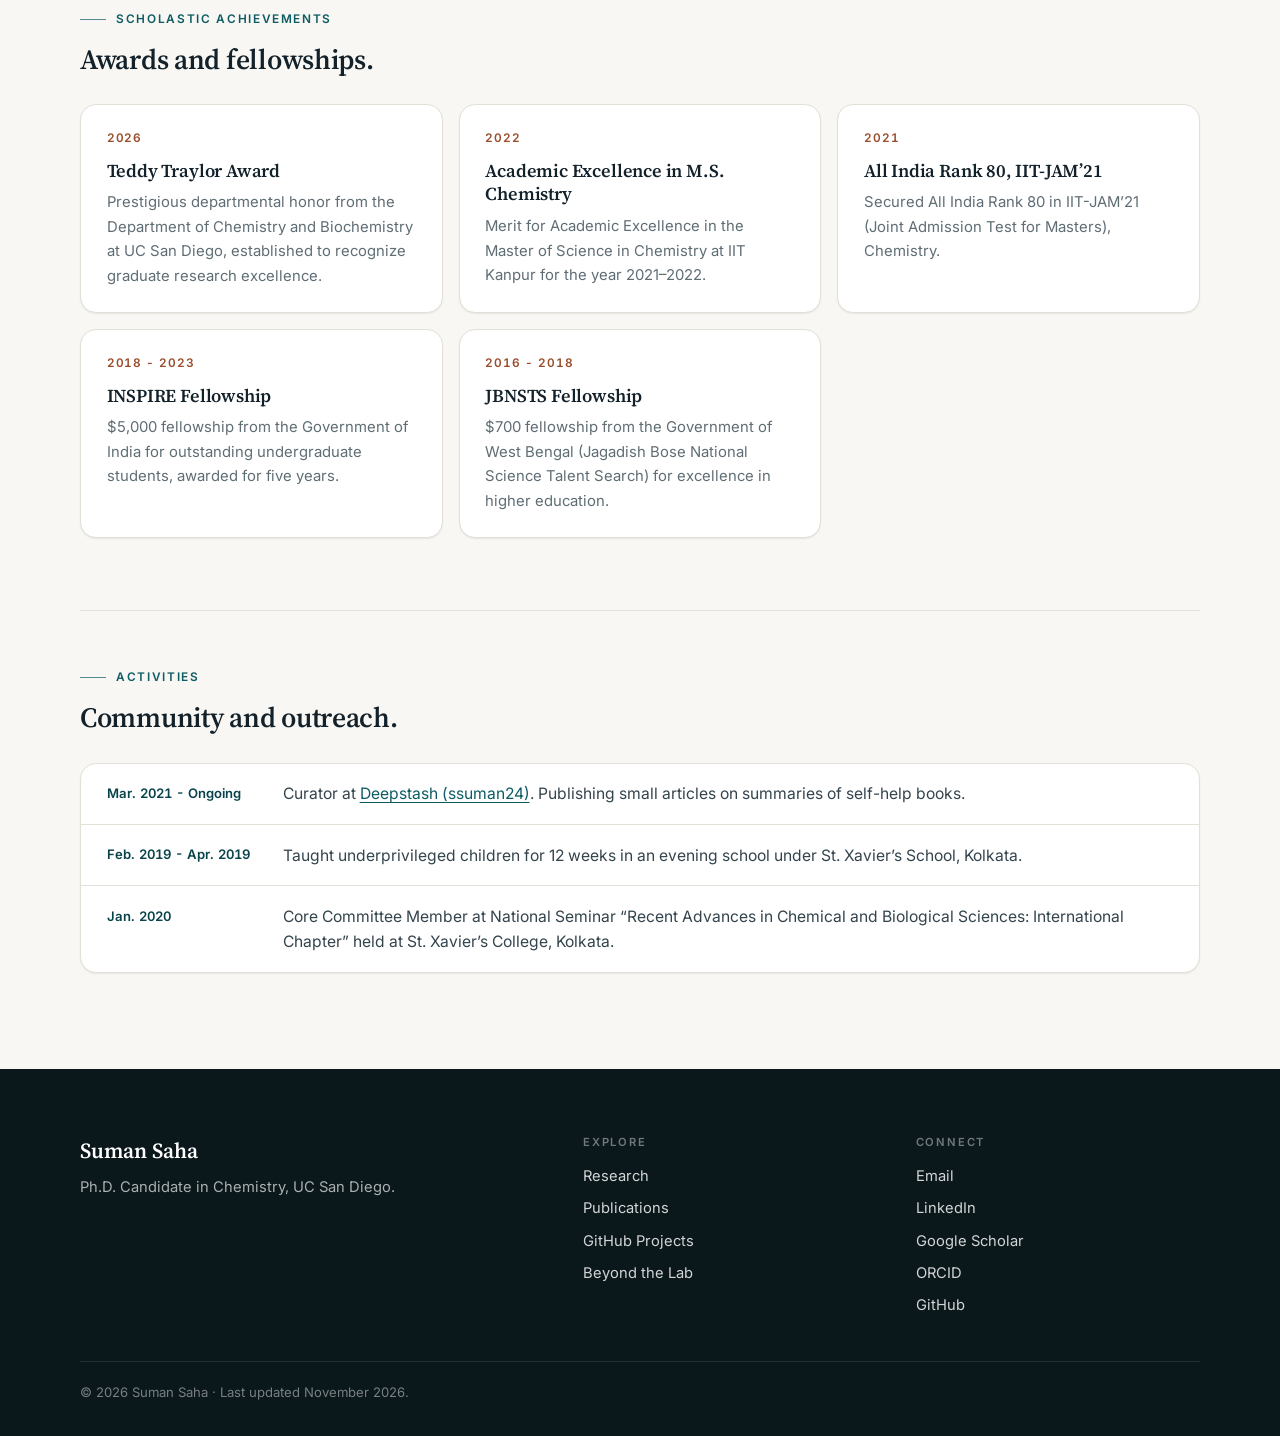
==== commit 865cbdf2: "Add ACS link for single-ion hydration paper" ====
--- a/index.html
+++ b/index.html
@@ -165,8 +165,8 @@
                       <span class="related-pub-meta">J. Chem. Theory Comput. | 2026</span>
                     </li>
                     <li>
-                      <a href="https://doi.org/10.26434/chemrxiv.15008896/v2" target="_blank" rel="noreferrer">Single-Ion Hydration Through the Lens of Data-Driven Many-Body Potentials</a>
-                      <span class="related-pub-meta">ChemRxiv | 2026 <span class="pub-badge">Preprint</span></span>
+                      <a href="https://pubs.acs.org/jpclcd/article/doi/10.1021/acs.jpclett.6c02987/5466428/Single-Ion-Hydration-Through-the-Lens-of-Data" target="_blank" rel="noreferrer">Single-Ion Hydration Through the Lens of Data-Driven Many-Body Potentials</a>
+                      <span class="related-pub-meta">J. Phys. Chem. Lett. | 2026</span>
                     </li>
                     <li>
                       <a href="https://doi.org/10.1021/acs.jctc.4c01005" target="_blank" rel="noreferrer">Current Status of the MB-pol Data-Driven Many-Body Potential for Predictive Simulations of Water Across Different Phases</a>
@@ -277,10 +277,11 @@
             <article class="paper-card reveal-item">
               <img src="assets/publications/single-ion-hydration.png?v=20261107" alt="Diagram showing CCSD(T) ion–water clusters informing an MB-nrg model for a hydrated ion" loading="lazy" decoding="async" />
               <div class="paper-body">
-                <div class="paper-meta-row"><span class="paper-num" title="Publication 9">9</span><span class="paper-meta">ChemRxiv Preprint | 2026</span></div>
+                <div class="paper-meta-row"><span class="paper-num" title="Publication 9">9</span><span class="paper-meta">J. Phys. Chem. Lett. | 2026</span></div>
                 <h3 class="paper-title">Single-Ion Hydration Through the Lens of Data-Driven Many-Body Potentials</h3>
                 <p class="summary-authors">Francesco Paesani*, Olivia Zhou, <strong>Suman Saha</strong>, Richa Rashmi, Henry Agnew, Xuanyu Zhu</p>
                 <div class="paper-links">
+                  <a class="paper-link" href="https://pubs.acs.org/jpclcd/article/doi/10.1021/acs.jpclett.6c02987/5466428/Single-Ion-Hydration-Through-the-Lens-of-Data" target="_blank" rel="noreferrer">Read paper</a>
                   <a class="paper-link reprint-link" href="https://doi.org/10.26434/chemrxiv.15008896/v2" target="_blank" rel="noreferrer">ChemRxiv preprint</a>
                   <button class="abstract-toggle" type="button" aria-expanded="false" aria-controls="abstract-9">Abstract</button>
                 </div>
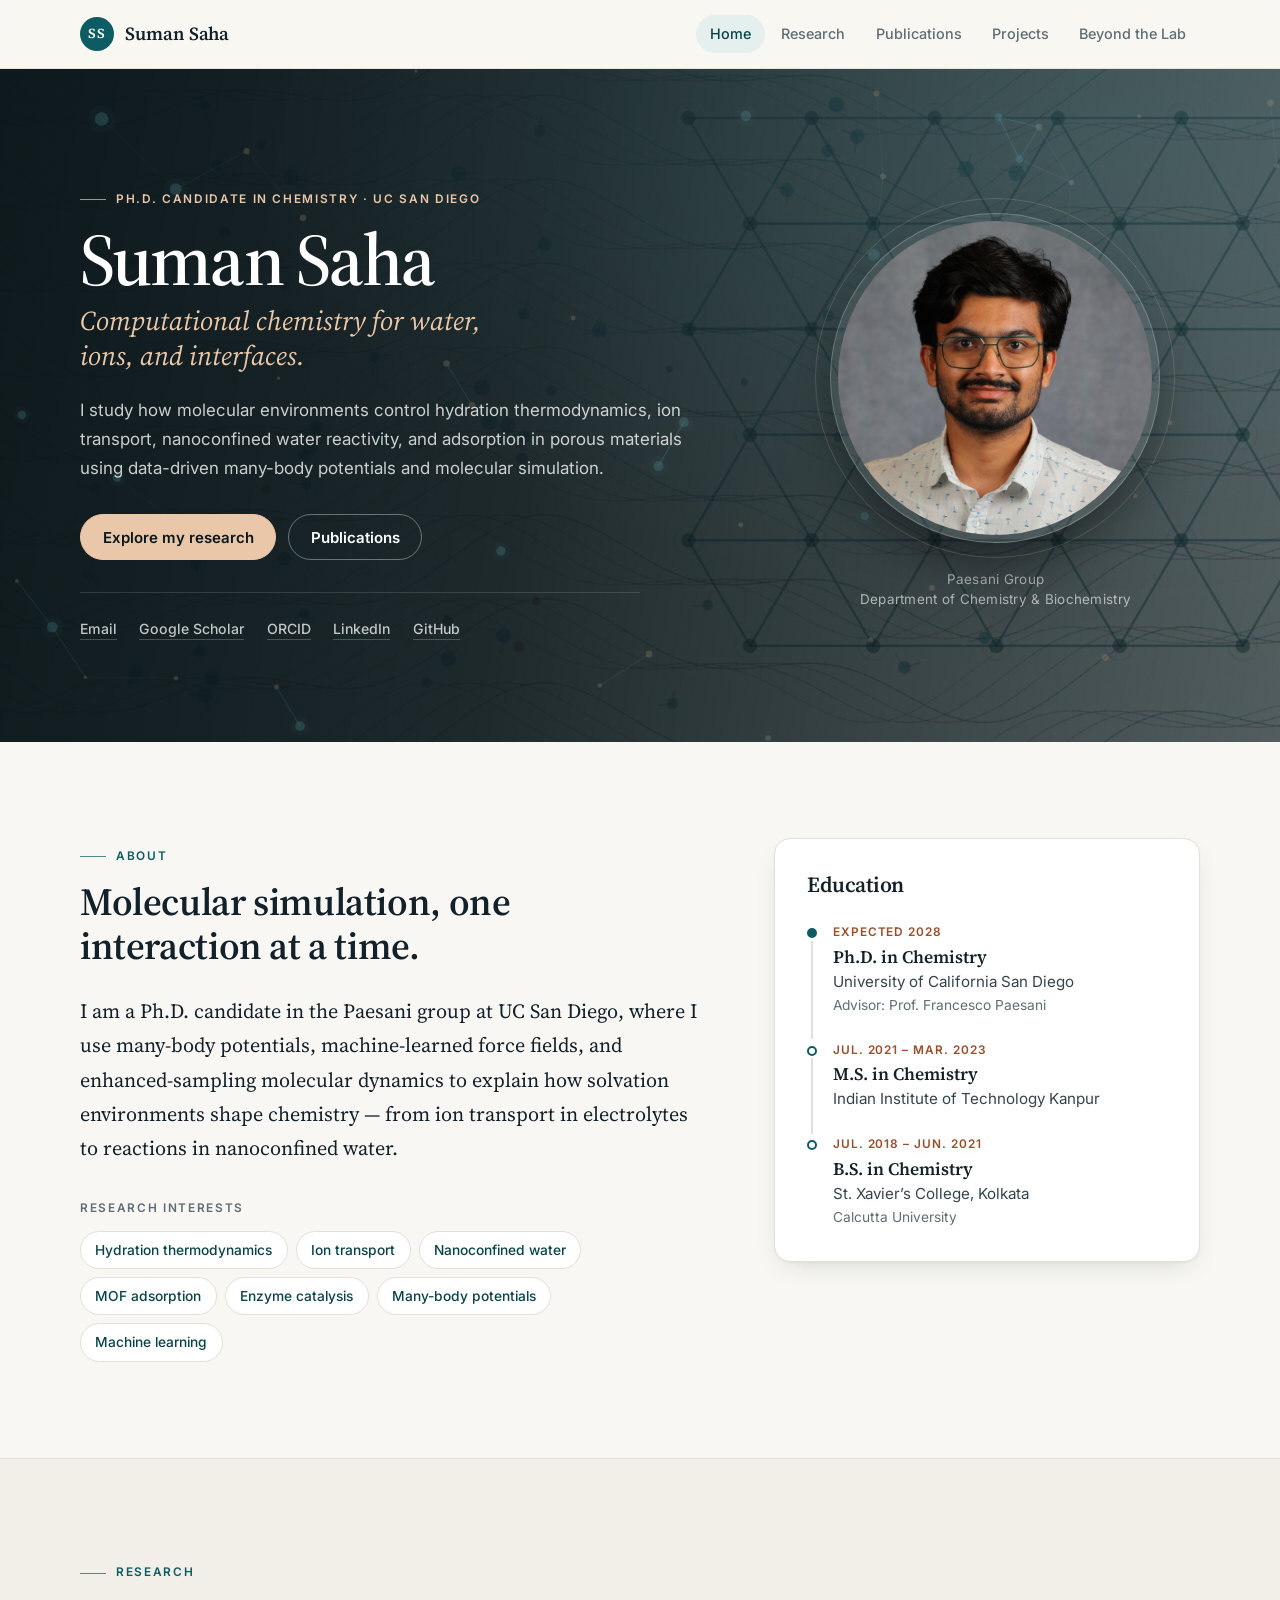
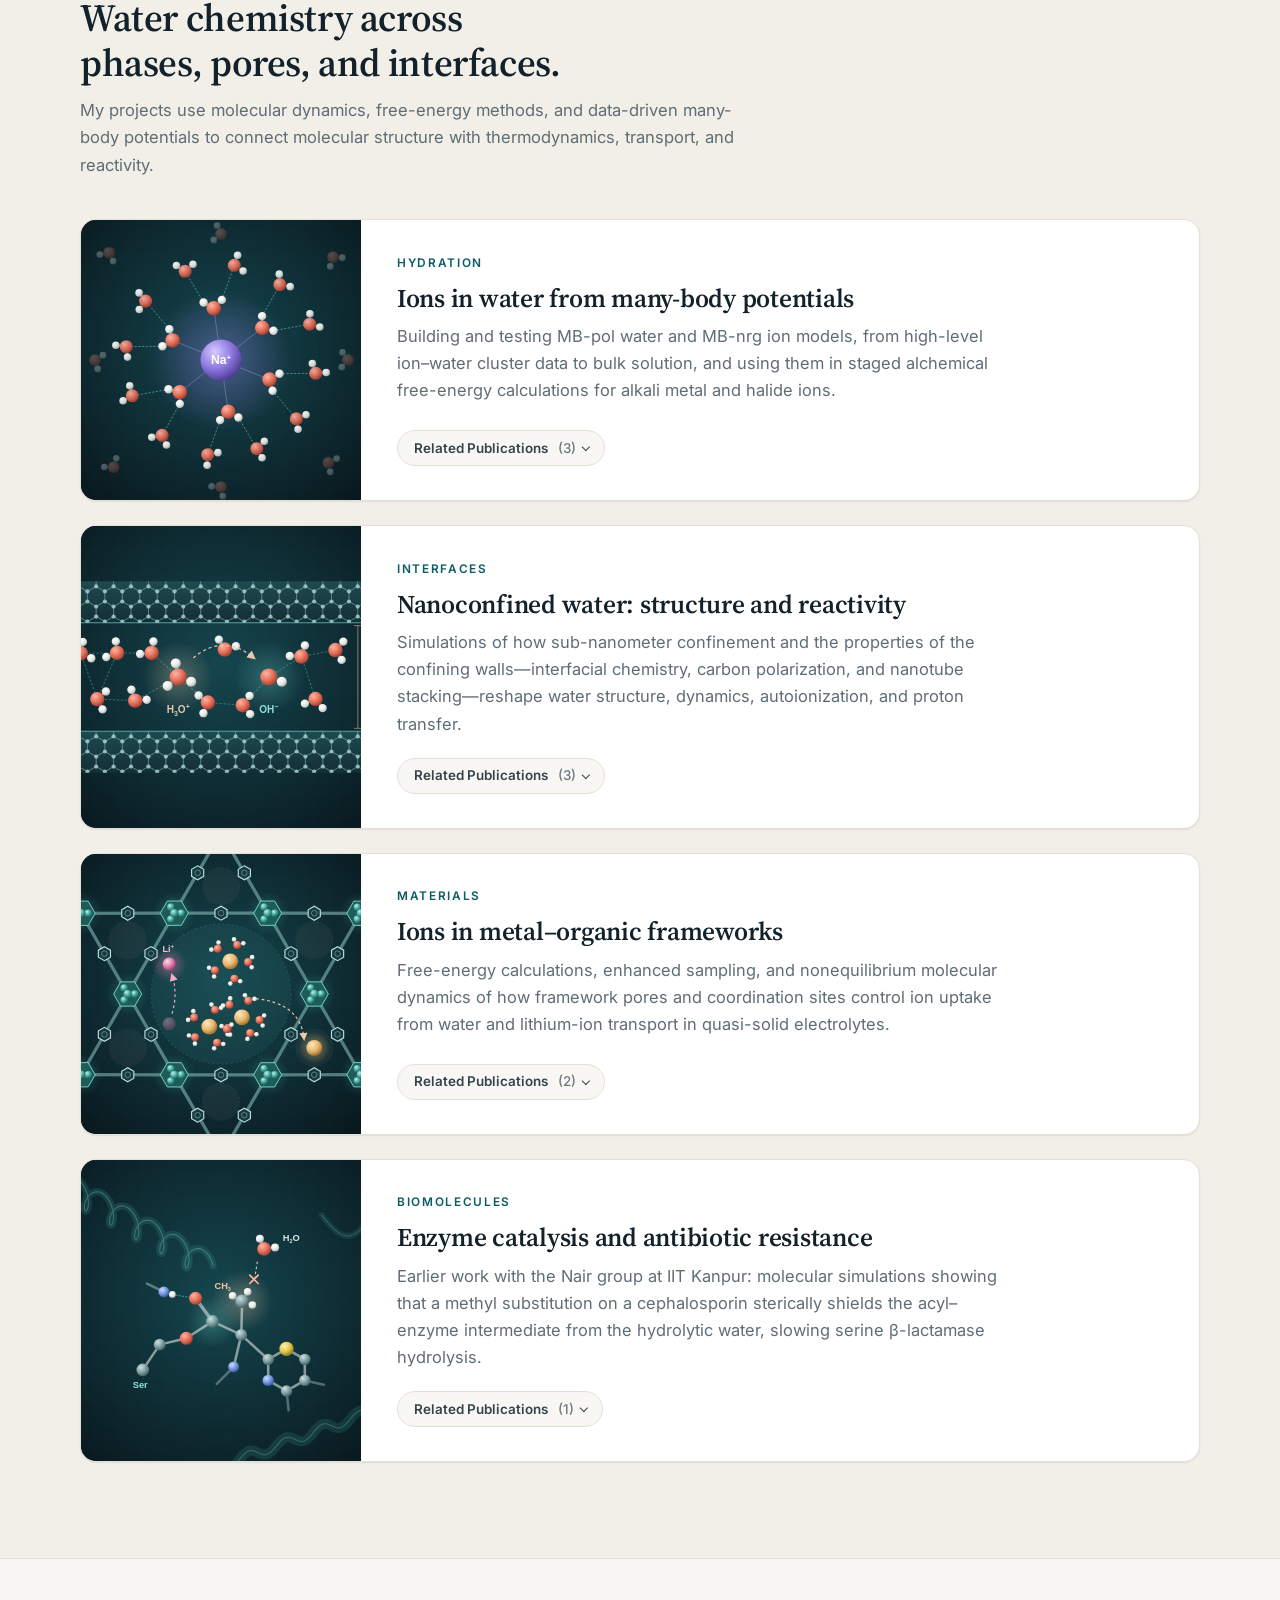
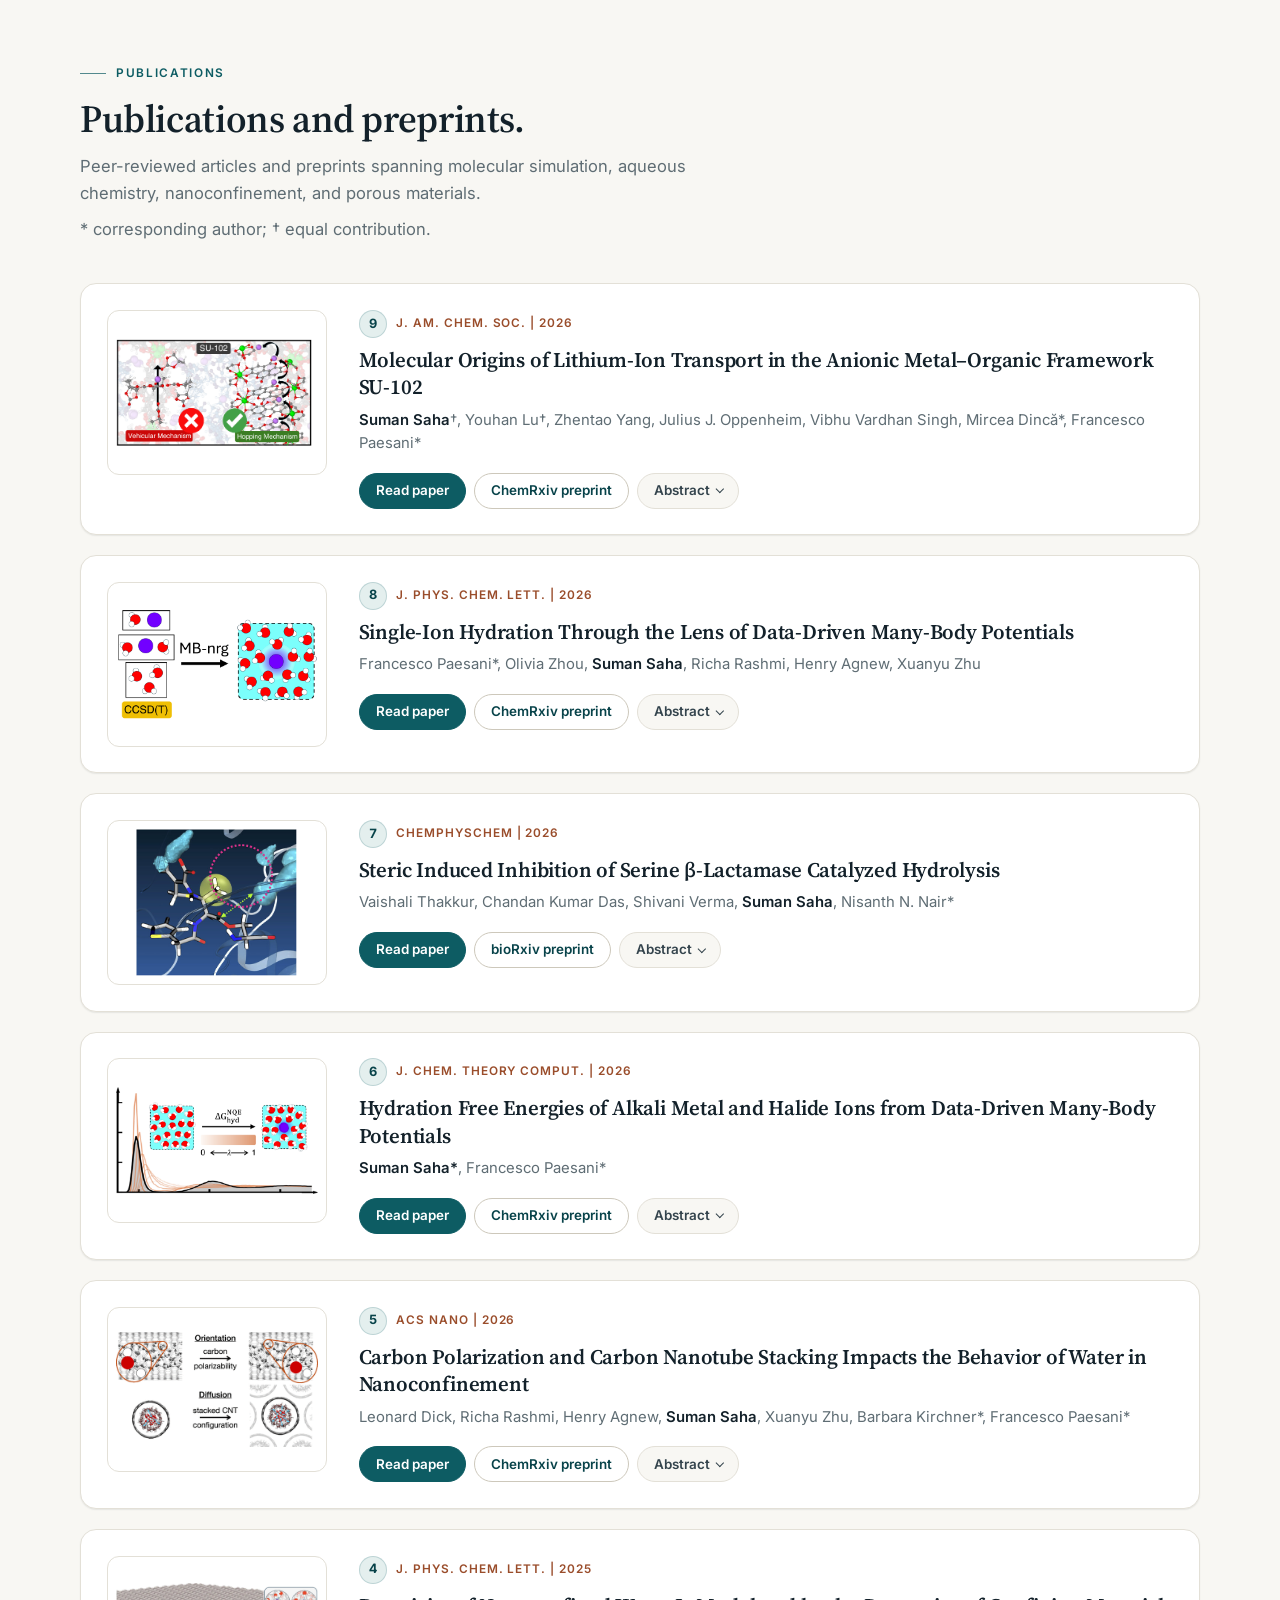
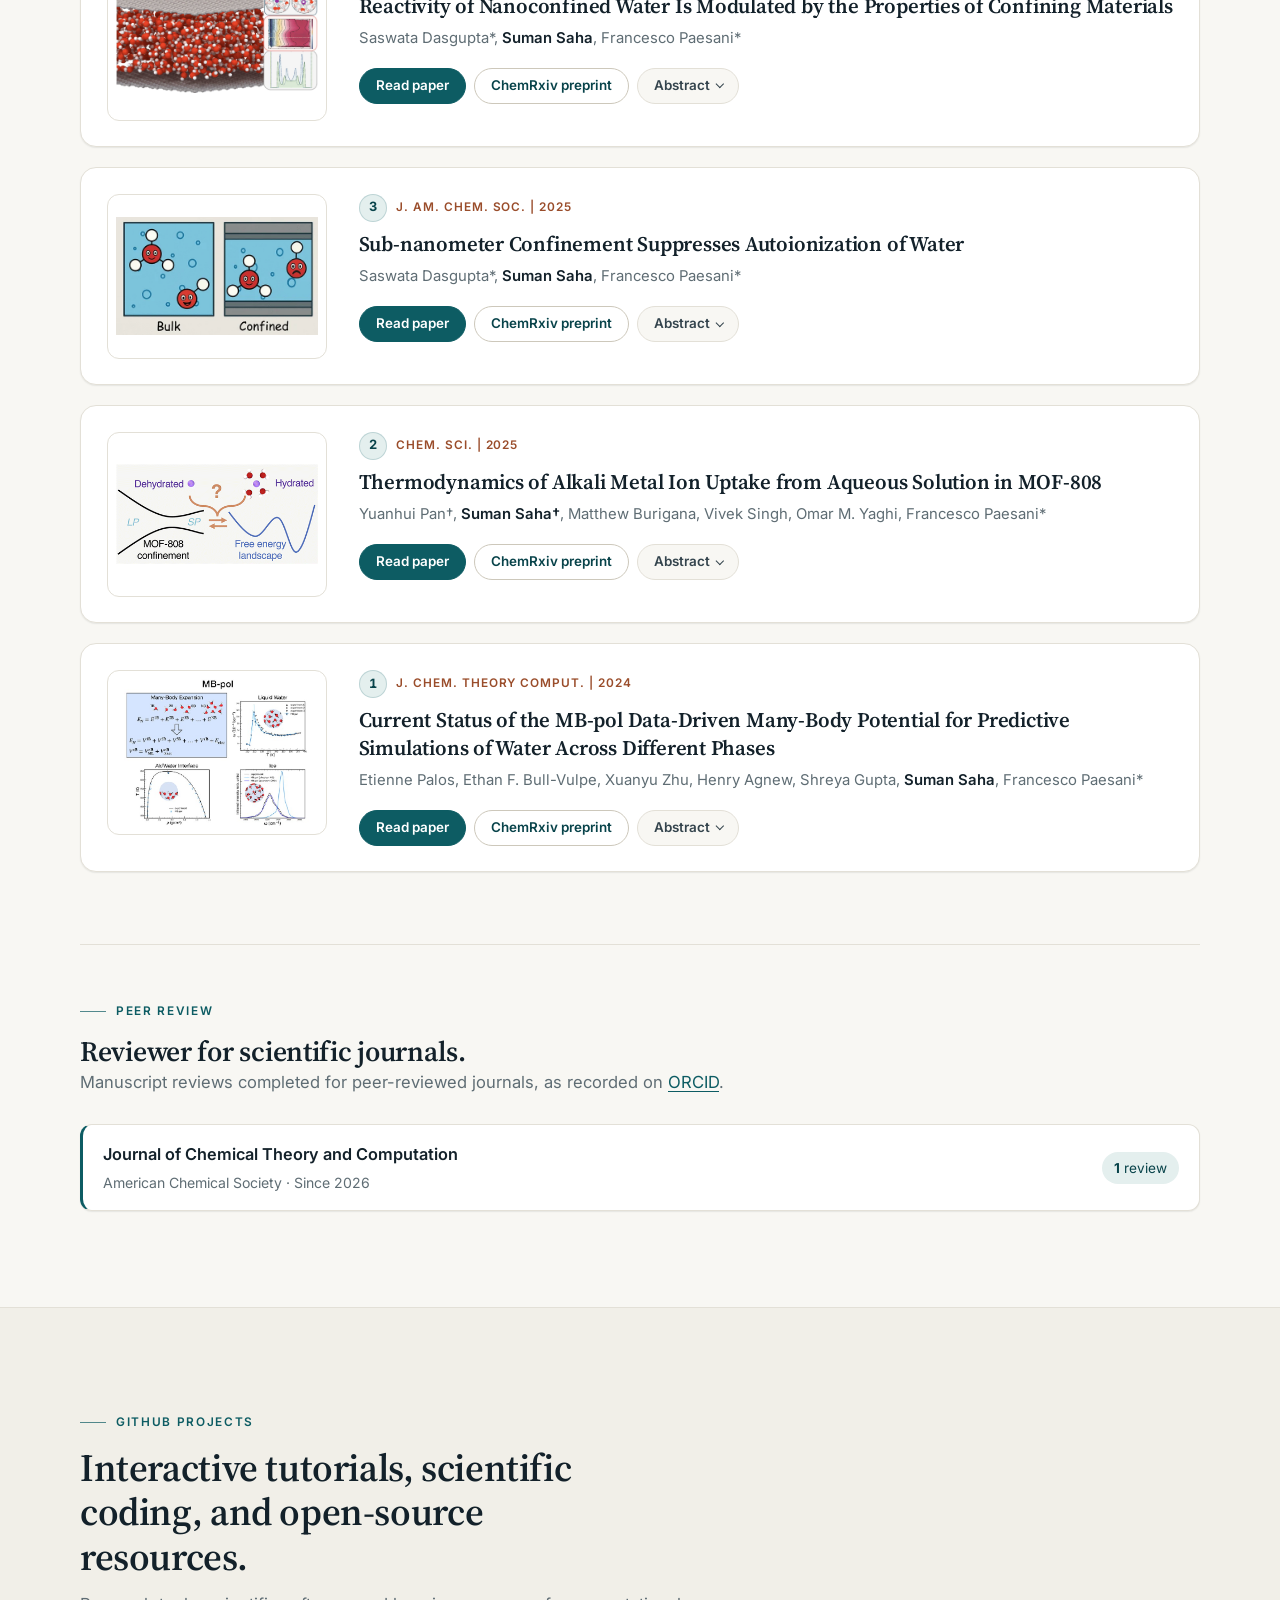
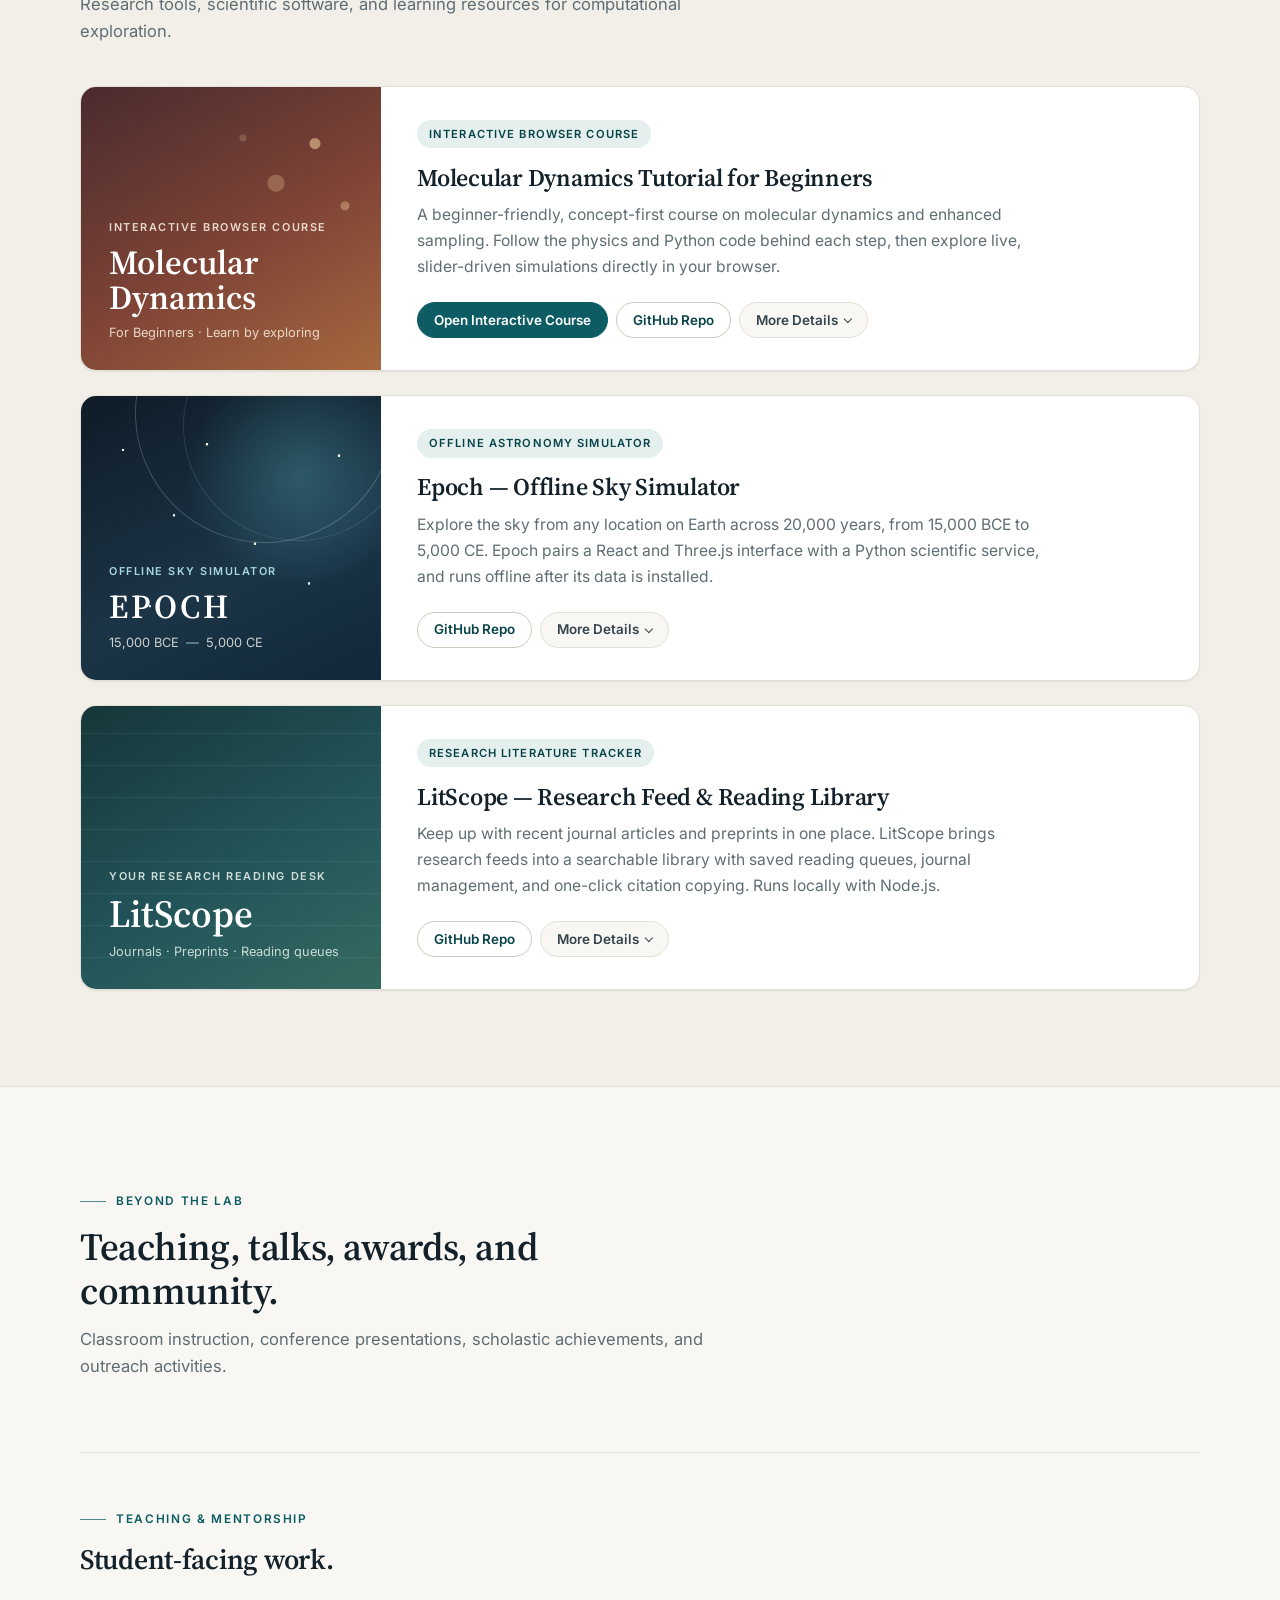
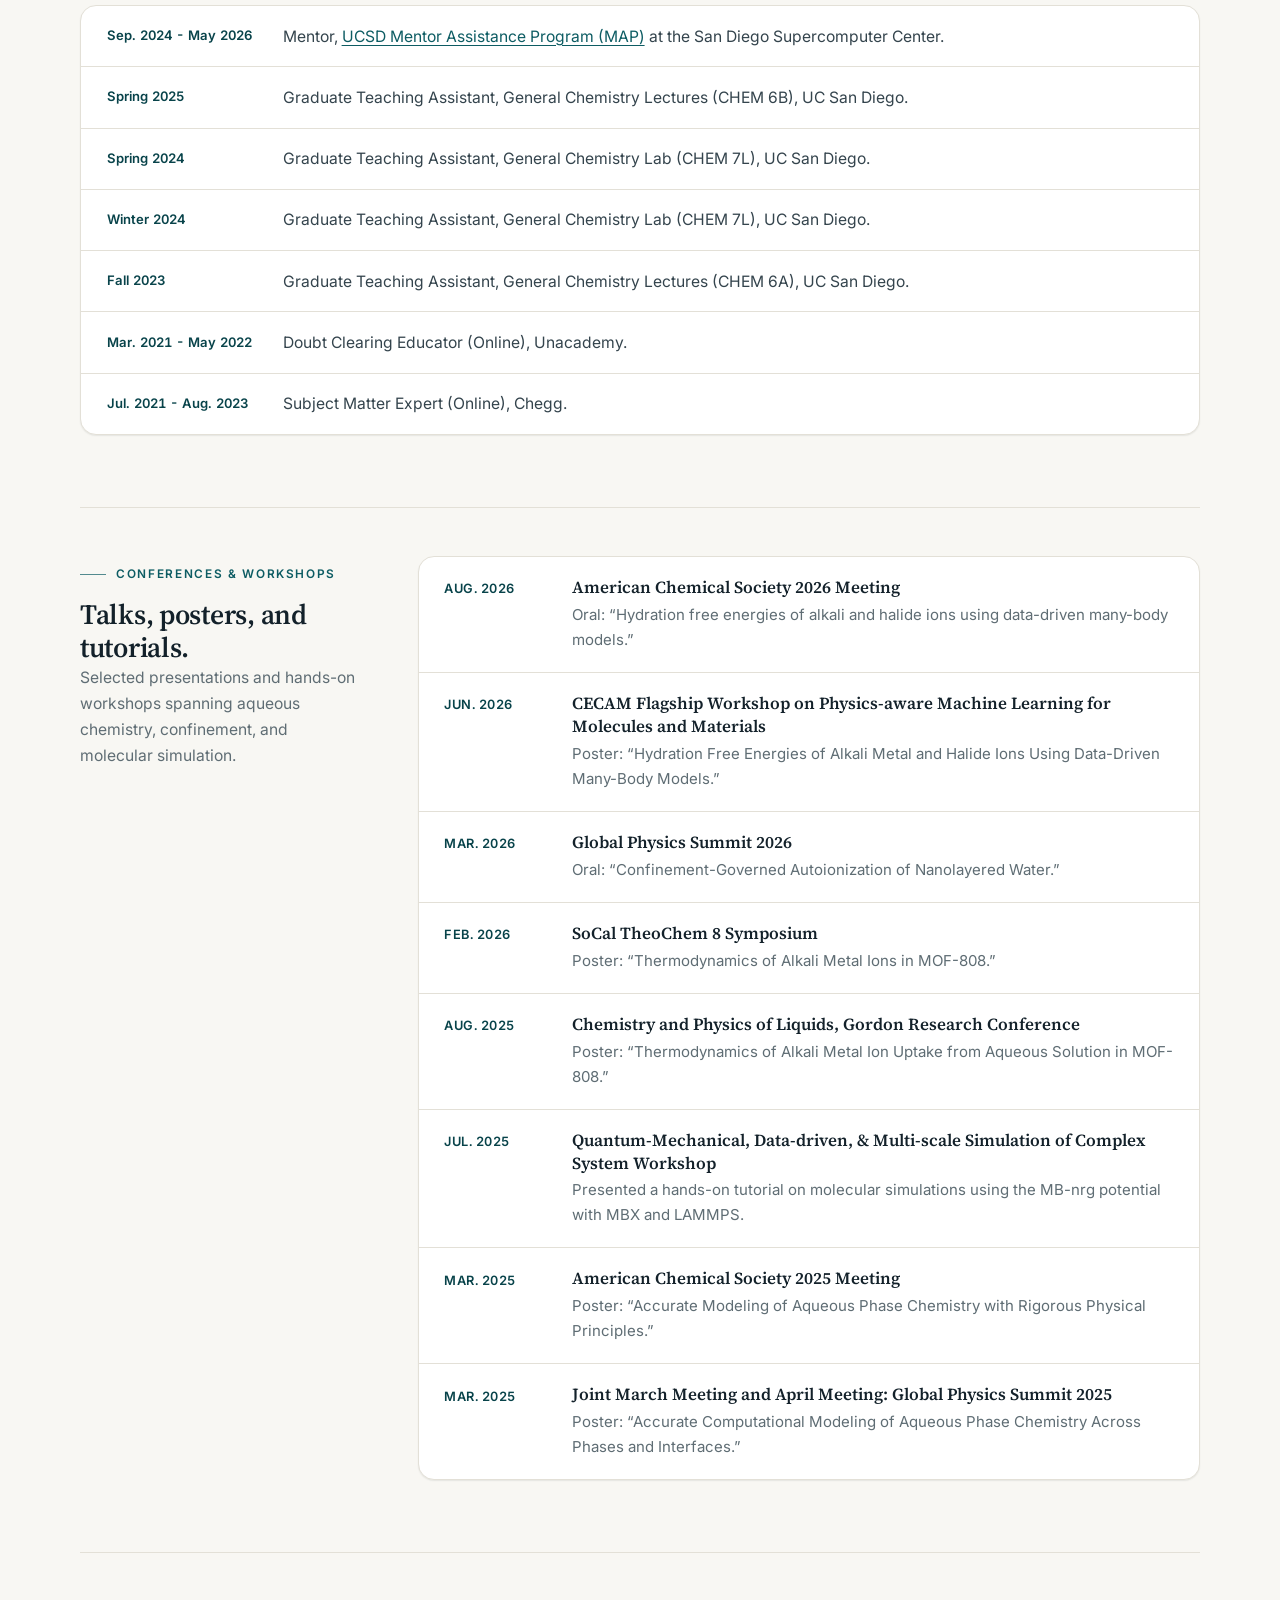
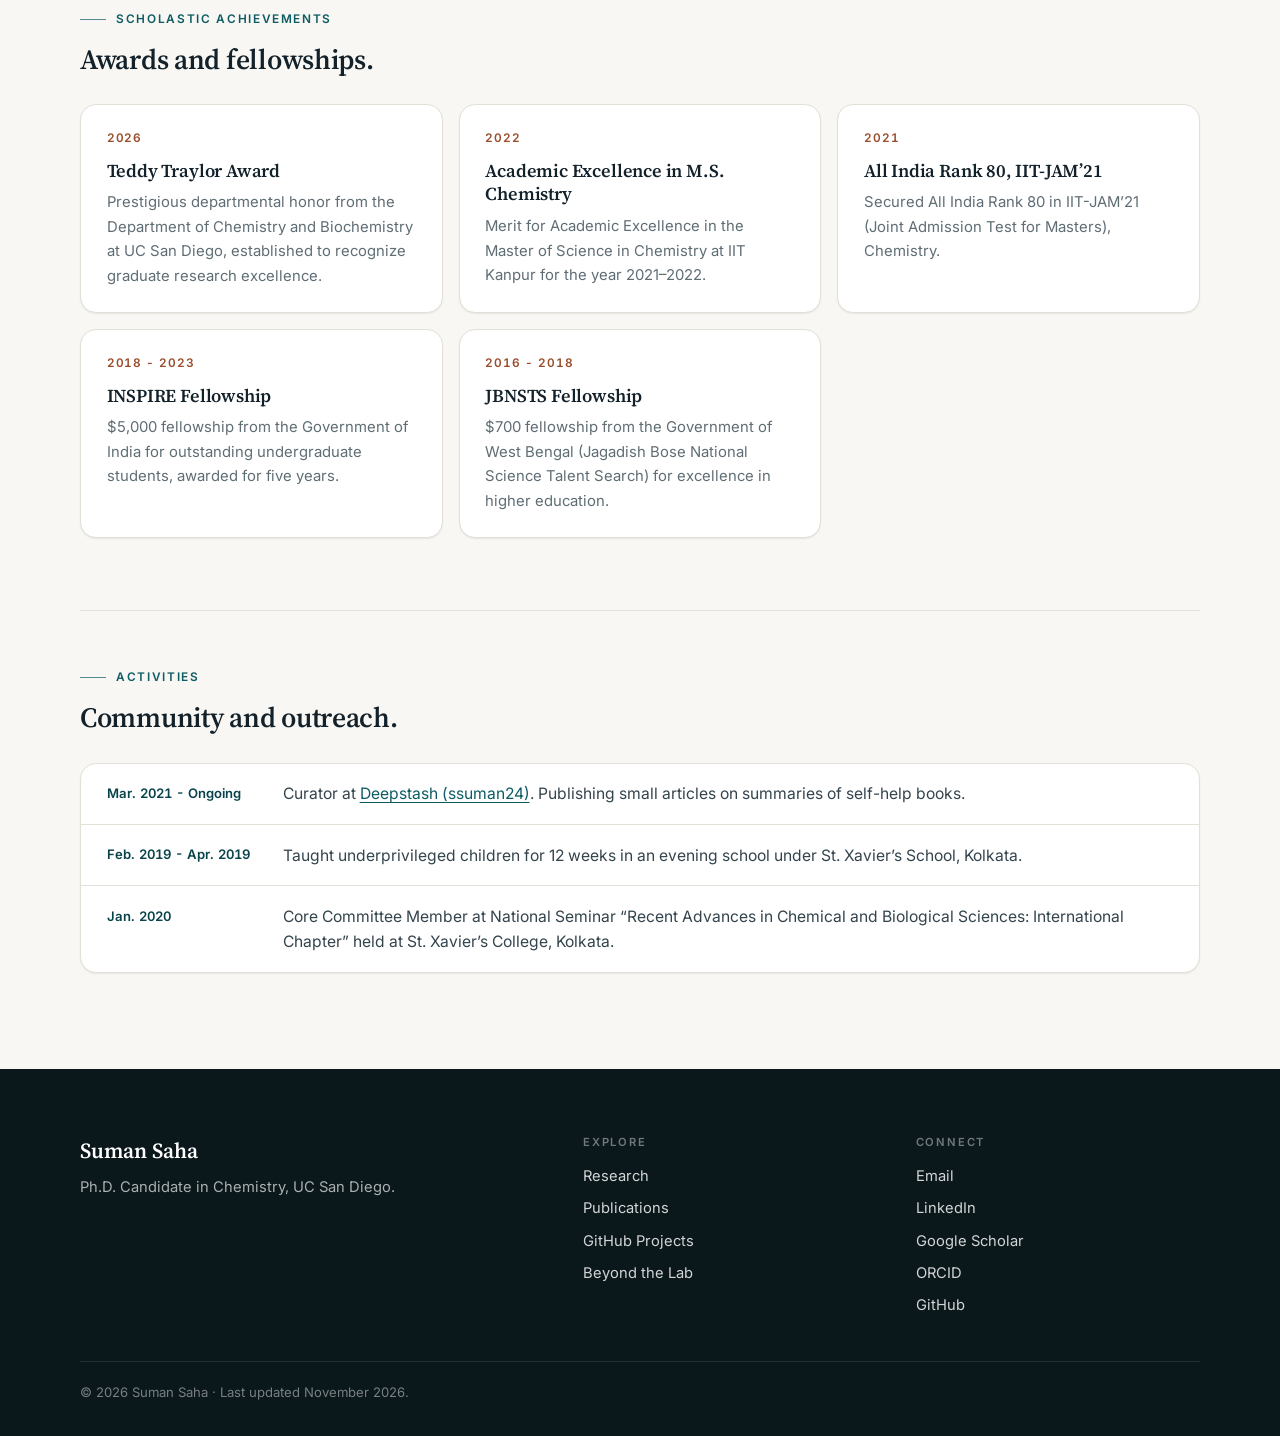
==== commit 6d95f679: "Publish SU-102 JACS article details" ====
--- a/index.html
+++ b/index.html
@@ -223,8 +223,8 @@
                   <summary class="related-pubs-btn">Related Publications <span class="pub-count">(2)</span></summary>
                   <ul class="related-pubs-list">
                     <li>
-                      <a href="https://doi.org/10.26434/chemrxiv.15008063/v1" target="_blank" rel="noreferrer">Molecular Origins of Lithium-Ion Transport in the Anionic Metal&ndash;Organic Framework SU-102</a>
-                      <span class="related-pub-meta">ChemRxiv | 2026 <span class="pub-badge">Preprint</span></span>
+                      <a href="https://doi.org/10.1021/jacs.6c17976" target="_blank" rel="noreferrer">Molecular Origins of Lithium-Ion Transport in the Anionic Metal&ndash;Organic Framework SU-102</a>
+                      <span class="related-pub-meta">J. Am. Chem. Soc. | 2026</span>
                     </li>
                     <li>
                       <a href="https://doi.org/10.1039/D5SC01596K" target="_blank" rel="noreferrer">Thermodynamics of Alkali Metal Ion Uptake from Aqueous Solution in MOF-808</a>
@@ -275,34 +275,35 @@
 
           <div class="publication-section">
             <article class="paper-card reveal-item">
+              <img src="assets/publications/su102-lithium-transport.png?v=20261017" alt="TOC illustration contrasting vehicular lithium-ion transport with hopping through SU-102" loading="lazy" decoding="async" />
+              <div class="paper-body">
+                <div class="paper-meta-row"><span class="paper-num" title="Publication 9">9</span><span class="paper-meta">J. Am. Chem. Soc. | 2026</span></div>
+                <h3 class="paper-title">Molecular Origins of Lithium-Ion Transport in the Anionic Metal–Organic Framework SU-102</h3>
+                <p class="summary-authors"><strong>Suman Saha</strong>†, Youhan Lu†, Zhentao Yang, Julius J. Oppenheim, Vibhu Vardhan Singh, Mircea Dincă*, Francesco Paesani*</p>
+                <div class="paper-links">
+                  <a class="paper-link" href="https://doi.org/10.1021/jacs.6c17976" target="_blank" rel="noreferrer">Read paper</a>
+                  <a class="paper-link reprint-link" href="https://doi.org/10.26434/chemrxiv.15008063/v1" target="_blank" rel="noreferrer">ChemRxiv preprint</a>
+                  <button class="abstract-toggle" type="button" aria-expanded="false" aria-controls="abstract-su102">Abstract</button>
+                </div>
+                <div class="paper-abstract" id="abstract-su102">
+                  <p>Metal–organic framework (MOF) quasi-solid electrolytes offer chemically tunable environments for ion transport, but the molecular roles of framework coordination and confined solvent remain unclear. We combined solid-state nuclear magnetic resonance (ssNMR) measurements with molecular dynamics simulations to determine the Li<sup>+</sup> transport mechanism in propylene carbonate (PC)-filled SU-102. Variable-temperature direct- and cross-polarization <sup>7</sup>Li ssNMR reveal two distinct Li<sup>+</sup> populations with different local tumbling dynamics. Our simulations identified Zr-associated, linker-associated, and fully PC-solvated Li<sup>+</sup> coordination environments. The most strongly stabilizing Li<sup>+</sup> site is not necessarily the one that carries transport: Zr-associated sites bind Li<sup>+</sup> most strongly but form a discontinuous network along the pore axis, whereas the weaker-binding linker sites form a continuous one. Linker-associated Li<sup>+</sup> also shows faster site-persistence decay and the largest trial-weighted displacement, and linker-to-linker hopping is the most frequent classified event, followed by Zr-to-Zr hopping. Chemical color-diffusion nonequilibrium molecular dynamics yielded an ionic conductivity of 1.34 ± 0.48 mS cm<sup>−1</sup> along the one-dimensional channels and negligible conductivity perpendicular to them, giving an orientational average of 0.45 ± 0.16 mS cm<sup>−1</sup>, in close agreement with experiment (0.52 mS cm<sup>−1</sup>). Together, our results indicate that PC-assisted hopping between linker sites contributes more strongly than vehicular diffusion of fully solvated ions, with confined PC retained in the coordination shell across these transfers. These findings identify the balance between ion–framework stabilization and facile site-to-site exchange as a key design principle for reticular quasi-solid electrolytes.</p>
+                </div>
+              </div>
+            </article>
+
+            <article class="paper-card reveal-item">
               <img src="assets/publications/single-ion-hydration.png?v=20261107" alt="Diagram showing CCSD(T) ion–water clusters informing an MB-nrg model for a hydrated ion" loading="lazy" decoding="async" />
               <div class="paper-body">
-                <div class="paper-meta-row"><span class="paper-num" title="Publication 9">9</span><span class="paper-meta">J. Phys. Chem. Lett. | 2026</span></div>
+                <div class="paper-meta-row"><span class="paper-num" title="Publication 8">8</span><span class="paper-meta">J. Phys. Chem. Lett. | 2026</span></div>
                 <h3 class="paper-title">Single-Ion Hydration Through the Lens of Data-Driven Many-Body Potentials</h3>
                 <p class="summary-authors">Francesco Paesani*, Olivia Zhou, <strong>Suman Saha</strong>, Richa Rashmi, Henry Agnew, Xuanyu Zhu</p>
                 <div class="paper-links">
                   <a class="paper-link" href="https://pubs.acs.org/jpclcd/article/doi/10.1021/acs.jpclett.6c02987/5466428/Single-Ion-Hydration-Through-the-Lens-of-Data" target="_blank" rel="noreferrer">Read paper</a>
                   <a class="paper-link reprint-link" href="https://doi.org/10.26434/chemrxiv.15008896/v2" target="_blank" rel="noreferrer">ChemRxiv preprint</a>
-                  <button class="abstract-toggle" type="button" aria-expanded="false" aria-controls="abstract-9">Abstract</button>
-                </div>
-                <div class="paper-abstract" id="abstract-9">
+                  <button class="abstract-toggle" type="button" aria-expanded="false" aria-controls="abstract-single-ion-hydration">Abstract</button>
+                </div>
+                <div class="paper-abstract" id="abstract-single-ion-hydration">
                   <p>Single-ion hydration provides a stringent test of molecular models because local ion–water interactions, collective polarization, nuclear quantum effects, and long-range electrostatics all contribute to experimentally measurable structure, spectra, and thermodynamics. Here we discuss how data-driven many-body potentials, in particular MB-pol for water and MB-nrg for hydrated ions, provide a physically transparent route from correlated electronic structure data to predictive simulations of ion hydration from clusters to bulk water and aqueous interfaces. We emphasize how this framework transforms single-ion hydration from a parameterization problem into a hierarchy of many-body observables, and we outline opportunities for connecting simulations directly with interfacial spectroscopy, hydration free energies, and complex electrolyte environments.</p>
-                </div>
-              </div>
-            </article>
-
-            <article class="paper-card reveal-item">
-              <img src="assets/publications/su102-lithium-transport.png?v=20261017" alt="TOC illustration contrasting vehicular lithium-ion transport with hopping through SU-102" loading="lazy" decoding="async" />
-              <div class="paper-body">
-                <div class="paper-meta-row"><span class="paper-num" title="Publication 8">8</span><span class="paper-meta">ChemRxiv Preprint | 2026</span></div>
-                <h3 class="paper-title">Molecular Origins of Lithium-Ion Transport in the Anionic Metal–Organic Framework SU-102</h3>
-                <p class="summary-authors"><strong>Suman Saha</strong>†, Youhan Lu†, Zhentao Yang, Julius J. Oppenheim, Vibhu Vardhan Singh, Mircea Dincă*, Francesco Paesani*</p>
-                <div class="paper-links">
-                  <a class="paper-link reprint-link" href="https://doi.org/10.26434/chemrxiv.15008063/v1" target="_blank" rel="noreferrer">ChemRxiv preprint</a>
-                  <button class="abstract-toggle" type="button" aria-expanded="false" aria-controls="abstract-1">Abstract</button>
-                </div>
-                <div class="paper-abstract" id="abstract-1">
-                  <p>Metal–organic framework (MOF) quasi-solid electrolytes offer chemically tunable environments for ion transport, but the molecular roles of framework coordination and confined solvent remain unclear. We combine variable-temperature <sup>7</sup>Li solid-state NMR with molecular dynamics simulations to investigate lithium transport in propylene carbonate-filled SU-102. The simulations identify Zr-associated, linker-associated, and fully solvated Li<sup>+</sup> environments. Zr-associated sites provide the strongest thermodynamic stabilization, while the linker-associated state shows the greatest trial-weighted displacement; linker-to-linker hopping is the most frequent classified event in the sampled trajectories. Chemical color-diffusion nonequilibrium molecular dynamics yields an ionic conductivity of 1.34 ± 0.48 mS cm<sup>−1</sup>, comparable in order of magnitude to the experimental value of 0.52 mS cm<sup>−1</sup>. The results support a role for propylene-carbonate-assisted hopping between linker sites and point to a balance between framework stabilization and site-to-site exchange as a design principle for quasi-solid electrolytes.</p>
                 </div>
               </div>
             </article>
